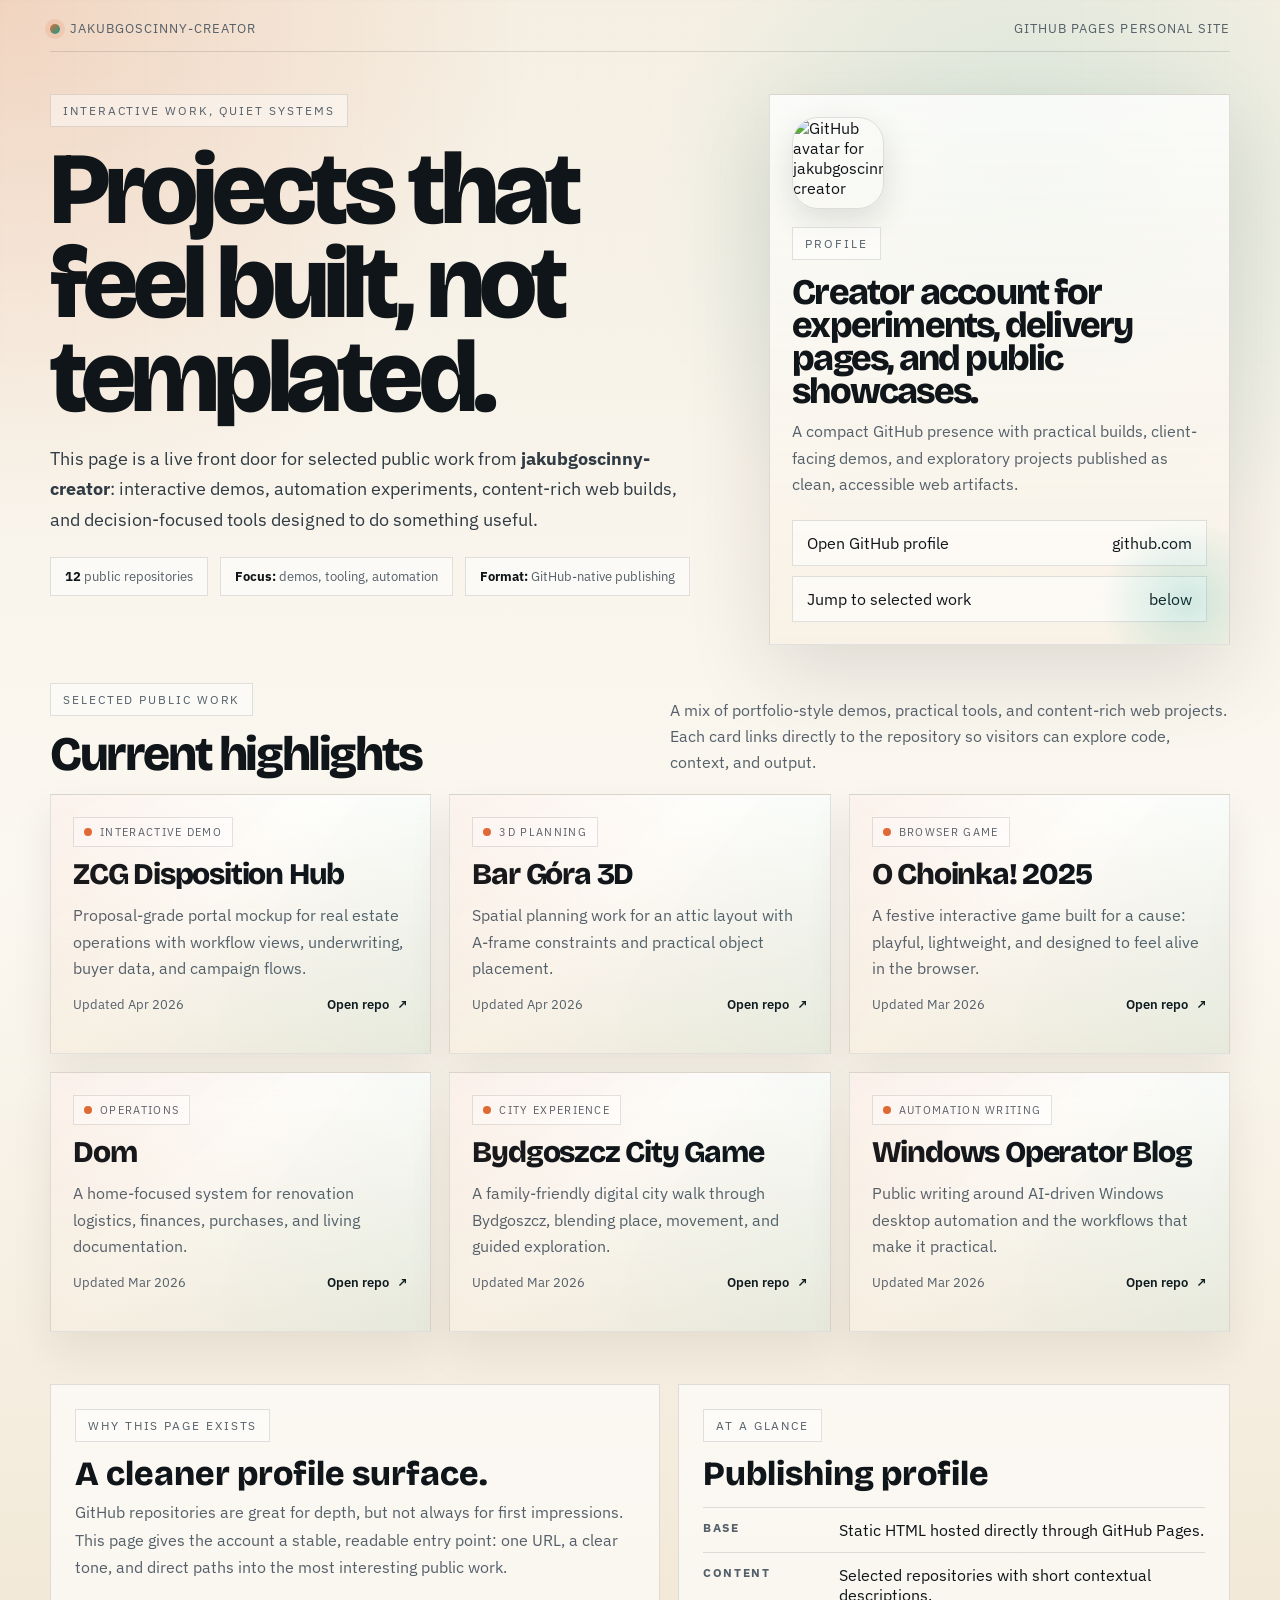
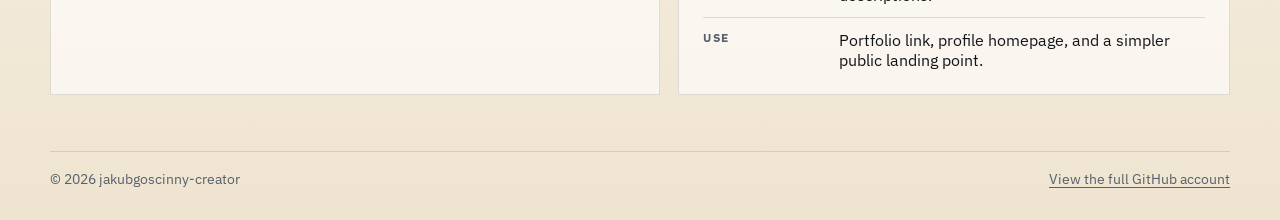
==== index.html @ ac0211e5 "Create GitHub Pages homepage" ====
<!DOCTYPE html>
<html lang="en">
<head>
<meta charset="UTF-8">
<meta name="viewport" content="width=device-width, initial-scale=1.0">
<title>jakubgoscinny-creator | GitHub Pages</title>
<meta name="description" content="Selected projects, interactive demos, and automation work published by jakubgoscinny-creator.">
<link rel="preconnect" href="https://fonts.googleapis.com">
<link rel="preconnect" href="https://fonts.gstatic.com" crossorigin>
<link href="https://fonts.googleapis.com/css2?family=Bricolage+Grotesque:wght@400;500;700;800&family=IBM+Plex+Sans:wght@400;500;600&display=swap" rel="stylesheet">
<style>
  :root{
    --paper:#f5efe3;
    --paper-2:#efe4d0;
    --ink:#10151a;
    --muted:#55606a;
    --line:rgba(16,21,26,.12);
    --accent:#df6a35;
    --accent-2:#0e9f8d;
    --shadow:0 30px 80px rgba(33,27,20,.12);
    --display:"Bricolage Grotesque", sans-serif;
    --body:"IBM Plex Sans", sans-serif;
  }

  *{box-sizing:border-box}
  html{scroll-behavior:smooth}
  body{
    margin:0;
    font-family:var(--body);
    color:var(--ink);
    background:
      radial-gradient(circle at top left, rgba(223,106,53,.20), transparent 24%),
      radial-gradient(circle at 80% 12%, rgba(14,159,141,.14), transparent 20%),
      linear-gradient(180deg, var(--paper), #fbf8f1 48%, var(--paper-2));
    min-height:100vh;
  }

  body::before{
    content:"";
    position:fixed;
    inset:0;
    pointer-events:none;
    opacity:.32;
    background-image:
      linear-gradient(rgba(16,21,26,.04) 1px, transparent 1px),
      linear-gradient(90deg, rgba(16,21,26,.04) 1px, transparent 1px);
    background-size:36px 36px;
    mask-image:linear-gradient(180deg, rgba(0,0,0,.65), transparent 88%);
  }

  a{color:inherit;text-decoration:none}
  img{display:block;max-width:100%}

  .shell{
    width:min(1180px, calc(100vw - 48px));
    margin:0 auto;
    position:relative;
    z-index:1;
  }

  .topbar{
    display:flex;
    justify-content:space-between;
    align-items:center;
    padding:20px 0 14px;
    border-bottom:1px solid var(--line);
    font-size:13px;
    letter-spacing:.08em;
    text-transform:uppercase;
    color:var(--muted);
  }

  .brandline{
    display:flex;
    gap:10px;
    align-items:center;
  }

  .brandline .dot{
    width:10px;
    height:10px;
    border-radius:50%;
    background:linear-gradient(135deg,var(--accent),var(--accent-2));
    box-shadow:0 0 0 5px rgba(223,106,53,.14);
  }

  .hero{
    display:grid;
    grid-template-columns:minmax(0, 1.2fr) minmax(280px, .8fr);
    gap:28px;
    padding:42px 0 30px;
    align-items:start;
  }

  .eyebrow{
    display:inline-block;
    margin-bottom:16px;
    padding:8px 12px;
    border:1px solid var(--line);
    background:rgba(255,255,255,.46);
    font-size:12px;
    letter-spacing:.16em;
    text-transform:uppercase;
    color:var(--muted);
  }

  h1,h2,h3{
    margin:0;
    font-family:var(--display);
    font-weight:800;
    line-height:.92;
  }

  h1{
    font-size:clamp(3.1rem, 8vw, 6.4rem);
    max-width:10ch;
    letter-spacing:-.05em;
  }

  .hero-copy p{
    margin:18px 0 0;
    max-width:60ch;
    font-size:18px;
    line-height:1.7;
    color:#303b44;
  }

  .signal-row{
    display:flex;
    flex-wrap:wrap;
    gap:12px;
    margin-top:22px;
  }

  .signal{
    padding:10px 14px;
    border:1px solid var(--line);
    background:rgba(255,255,255,.52);
    font-size:13px;
    color:var(--muted);
  }

  .signal strong{
    color:var(--ink);
    font-weight:700;
  }

  .profile-card{
    padding:22px;
    border:1px solid var(--line);
    background:linear-gradient(180deg, rgba(255,255,255,.78), rgba(248,241,229,.92));
    box-shadow:var(--shadow);
    position:relative;
    overflow:hidden;
  }

  .profile-card::after{
    content:"";
    position:absolute;
    inset:auto -48px -48px auto;
    width:180px;
    height:180px;
    border-radius:50%;
    background:radial-gradient(circle, rgba(14,159,141,.18), transparent 68%);
  }

  .avatar{
    width:92px;
    height:92px;
    border-radius:26px;
    border:1px solid rgba(16,21,26,.12);
    box-shadow:0 12px 32px rgba(16,21,26,.12);
    margin-bottom:18px;
  }

  .profile-card h2{
    font-size:36px;
    letter-spacing:-.05em;
  }

  .profile-card p{
    margin:10px 0 0;
    color:var(--muted);
    line-height:1.65;
  }

  .profile-links{
    display:grid;
    gap:10px;
    margin-top:22px;
  }

  .profile-links a{
    display:flex;
    justify-content:space-between;
    align-items:center;
    padding:12px 14px;
    border:1px solid var(--line);
    background:rgba(255,255,255,.56);
    transition:transform .18s ease, border-color .18s ease, background .18s ease;
  }

  .profile-links a:hover{
    transform:translateY(-2px);
    border-color:rgba(223,106,53,.36);
    background:#fff;
  }

  .section-head{
    display:flex;
    justify-content:space-between;
    gap:24px;
    align-items:end;
    padding:8px 0 18px;
  }

  .section-head h2{
    font-size:48px;
    letter-spacing:-.05em;
  }

  .section-head p{
    margin:0;
    max-width:56ch;
    color:var(--muted);
    line-height:1.65;
  }

  .projects{
    display:grid;
    grid-template-columns:repeat(3, minmax(0, 1fr));
    gap:18px;
    padding-bottom:26px;
  }

  .card{
    position:relative;
    min-height:260px;
    padding:22px;
    border:1px solid var(--line);
    background:linear-gradient(180deg, rgba(255,255,255,.78), rgba(246,238,225,.94));
    box-shadow:0 18px 40px rgba(39,28,16,.08);
    display:grid;
    gap:14px;
    align-content:start;
    transition:transform .22s ease, box-shadow .22s ease, border-color .22s ease;
  }

  .card:hover{
    transform:translateY(-6px);
    border-color:rgba(14,159,141,.26);
    box-shadow:0 28px 56px rgba(39,28,16,.14);
  }

  .card::before{
    content:"";
    position:absolute;
    inset:0;
    background:linear-gradient(135deg, rgba(223,106,53,.08), transparent 42%, rgba(14,159,141,.07));
    pointer-events:none;
  }

  .tag{
    display:inline-flex;
    width:max-content;
    align-items:center;
    gap:8px;
    padding:7px 10px;
    border:1px solid var(--line);
    background:rgba(255,255,255,.72);
    font-size:11px;
    letter-spacing:.12em;
    text-transform:uppercase;
    color:var(--muted);
  }

  .tag::before{
    content:"";
    width:8px;
    height:8px;
    border-radius:50%;
    background:var(--accent);
  }

  .card h3{
    font-size:30px;
    letter-spacing:-.04em;
  }

  .card p{
    margin:0;
    color:var(--muted);
    line-height:1.65;
  }

  .card footer{
    margin-top:auto;
    display:flex;
    justify-content:space-between;
    align-items:center;
    gap:14px;
    font-size:13px;
    color:var(--muted);
  }

  .cta{
    display:inline-flex;
    align-items:center;
    gap:8px;
    font-weight:600;
    color:var(--ink);
  }

  .summary{
    display:grid;
    grid-template-columns:1.05fr .95fr;
    gap:18px;
    padding:26px 0 56px;
  }

  .summary-panel{
    padding:24px;
    border:1px solid var(--line);
    background:rgba(255,255,255,.62);
  }

  .summary-panel h3{
    font-size:34px;
    margin-bottom:10px;
  }

  .summary-panel p{
    margin:0;
    color:var(--muted);
    line-height:1.72;
  }

  .list{
    display:grid;
    gap:12px;
    margin-top:18px;
  }

  .list div{
    display:flex;
    gap:12px;
    align-items:flex-start;
    padding-top:12px;
    border-top:1px solid var(--line);
  }

  .list strong{
    min-width:124px;
    font-size:12px;
    letter-spacing:.14em;
    text-transform:uppercase;
    color:var(--muted);
  }

  .footerline{
    display:flex;
    justify-content:space-between;
    gap:20px;
    align-items:center;
    padding:18px 0 32px;
    border-top:1px solid var(--line);
    color:var(--muted);
    font-size:14px;
  }

  .footerline a{
    text-decoration:underline;
    text-underline-offset:3px;
  }

  .rise{
    opacity:0;
    transform:translateY(22px);
    animation:rise .7s ease forwards;
  }

  .rise:nth-child(2){animation-delay:.08s}
  .rise:nth-child(3){animation-delay:.16s}
  .rise:nth-child(4){animation-delay:.24s}
  .rise:nth-child(5){animation-delay:.32s}
  .rise:nth-child(6){animation-delay:.40s}

  @keyframes rise{
    to{opacity:1;transform:none}
  }

  @media (max-width: 980px){
    .hero,
    .summary,
    .projects{
      grid-template-columns:1fr;
    }
    .section-head,
    .topbar,
    .footerline{
      flex-direction:column;
      align-items:flex-start;
    }
  }
</style>
</head>
<body>
  <div class="shell">
    <header class="topbar rise">
      <div class="brandline">
        <span class="dot"></span>
        <span>jakubgoscinny-creator</span>
      </div>
      <span>GitHub Pages Personal Site</span>
    </header>

    <section class="hero">
      <div class="hero-copy rise">
        <span class="eyebrow">Interactive Work, Quiet Systems</span>
        <h1>Projects that feel built, not templated.</h1>
        <p>
          This page is a live front door for selected public work from
          <strong>jakubgoscinny-creator</strong>: interactive demos, automation experiments,
          content-rich web builds, and decision-focused tools designed to do something useful.
        </p>
        <div class="signal-row">
          <div class="signal"><strong>12</strong> public repositories</div>
          <div class="signal"><strong>Focus:</strong> demos, tooling, automation</div>
          <div class="signal"><strong>Format:</strong> GitHub-native publishing</div>
        </div>
      </div>

      <aside class="profile-card rise">
        <img class="avatar" src="https://avatars.githubusercontent.com/u/224534814?v=4" alt="GitHub avatar for jakubgoscinny-creator">
        <span class="eyebrow">Profile</span>
        <h2>Creator account for experiments, delivery pages, and public showcases.</h2>
        <p>
          A compact GitHub presence with practical builds, client-facing demos,
          and exploratory projects published as clean, accessible web artifacts.
        </p>
        <div class="profile-links">
          <a href="https://github.com/jakubgoscinny-creator" target="_blank" rel="noreferrer">
            <span>Open GitHub profile</span>
            <span>github.com</span>
          </a>
          <a href="#projects">
            <span>Jump to selected work</span>
            <span>below</span>
          </a>
        </div>
      </aside>
    </section>

    <section id="projects">
      <div class="section-head rise">
        <div>
          <span class="eyebrow">Selected Public Work</span>
          <h2>Current highlights</h2>
        </div>
        <p>
          A mix of portfolio-style demos, practical tools, and content-rich web projects.
          Each card links directly to the repository so visitors can explore code, context, and output.
        </p>
      </div>

      <div class="projects">
        <a class="card rise" href="https://github.com/jakubgoscinny-creator/zcg-dispo-hub-demo" target="_blank" rel="noreferrer">
          <span class="tag">Interactive Demo</span>
          <h3>ZCG Disposition Hub</h3>
          <p>Proposal-grade portal mockup for real estate operations with workflow views, underwriting, buyer data, and campaign flows.</p>
          <footer>
            <span>Updated Apr 2026</span>
            <span class="cta">Open repo <span aria-hidden="true">↗</span></span>
          </footer>
        </a>

        <a class="card rise" href="https://github.com/jakubgoscinny-creator/bar-gora-3d" target="_blank" rel="noreferrer">
          <span class="tag">3D Planning</span>
          <h3>Bar Góra 3D</h3>
          <p>Spatial planning work for an attic layout with A-frame constraints and practical object placement.</p>
          <footer>
            <span>Updated Apr 2026</span>
            <span class="cta">Open repo <span aria-hidden="true">↗</span></span>
          </footer>
        </a>

        <a class="card rise" href="https://github.com/jakubgoscinny-creator/o-choinka-2025" target="_blank" rel="noreferrer">
          <span class="tag">Browser Game</span>
          <h3>O Choinka! 2025</h3>
          <p>A festive interactive game built for a cause: playful, lightweight, and designed to feel alive in the browser.</p>
          <footer>
            <span>Updated Mar 2026</span>
            <span class="cta">Open repo <span aria-hidden="true">↗</span></span>
          </footer>
        </a>

        <a class="card rise" href="https://github.com/jakubgoscinny-creator/Dom" target="_blank" rel="noreferrer">
          <span class="tag">Operations</span>
          <h3>Dom</h3>
          <p>A home-focused system for renovation logistics, finances, purchases, and living documentation.</p>
          <footer>
            <span>Updated Mar 2026</span>
            <span class="cta">Open repo <span aria-hidden="true">↗</span></span>
          </footer>
        </a>

        <a class="card rise" href="https://github.com/jakubgoscinny-creator/bydgoszcz-city-game" target="_blank" rel="noreferrer">
          <span class="tag">City Experience</span>
          <h3>Bydgoszcz City Game</h3>
          <p>A family-friendly digital city walk through Bydgoszcz, blending place, movement, and guided exploration.</p>
          <footer>
            <span>Updated Mar 2026</span>
            <span class="cta">Open repo <span aria-hidden="true">↗</span></span>
          </footer>
        </a>

        <a class="card rise" href="https://github.com/jakubgoscinny-creator/windows-operator-blog" target="_blank" rel="noreferrer">
          <span class="tag">Automation Writing</span>
          <h3>Windows Operator Blog</h3>
          <p>Public writing around AI-driven Windows desktop automation and the workflows that make it practical.</p>
          <footer>
            <span>Updated Mar 2026</span>
            <span class="cta">Open repo <span aria-hidden="true">↗</span></span>
          </footer>
        </a>
      </div>
    </section>

    <section class="summary">
      <div class="summary-panel rise">
        <span class="eyebrow">Why This Page Exists</span>
        <h3>A cleaner profile surface.</h3>
        <p>
          GitHub repositories are great for depth, but not always for first impressions.
          This page gives the account a stable, readable entry point: one URL, a clear tone,
          and direct paths into the most interesting public work.
        </p>
      </div>

      <div class="summary-panel rise">
        <span class="eyebrow">At A Glance</span>
        <h3>Publishing profile</h3>
        <div class="list">
          <div><strong>Base</strong><span>Static HTML hosted directly through GitHub Pages.</span></div>
          <div><strong>Content</strong><span>Selected repositories with short contextual descriptions.</span></div>
          <div><strong>Use</strong><span>Portfolio link, profile homepage, and a simpler public landing point.</span></div>
        </div>
      </div>
    </section>

    <footer class="footerline rise">
      <span>&copy; <span id="year"></span> jakubgoscinny-creator</span>
      <a href="https://github.com/jakubgoscinny-creator" target="_blank" rel="noreferrer">View the full GitHub account</a>
    </footer>
  </div>

  <script>
    document.getElementById("year").textContent = new Date().getFullYear();
  </script>
</body>
</html>
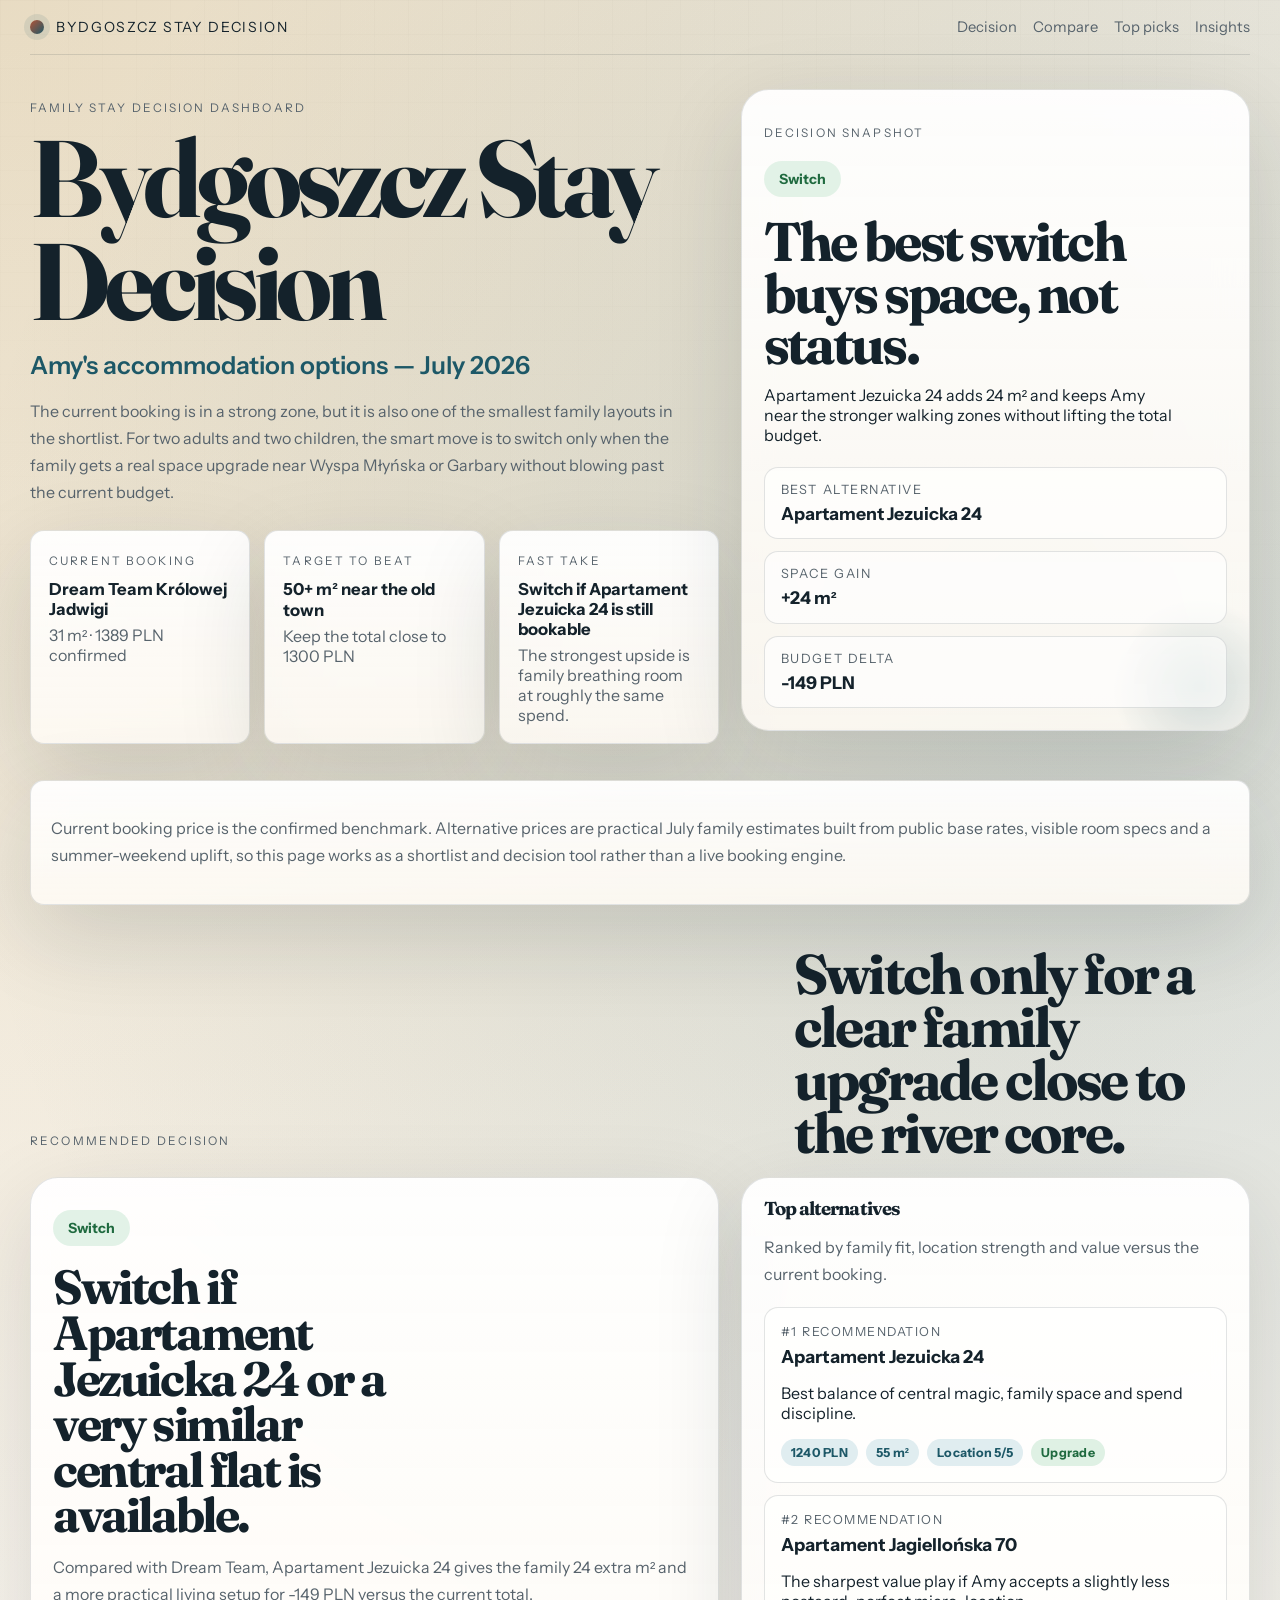
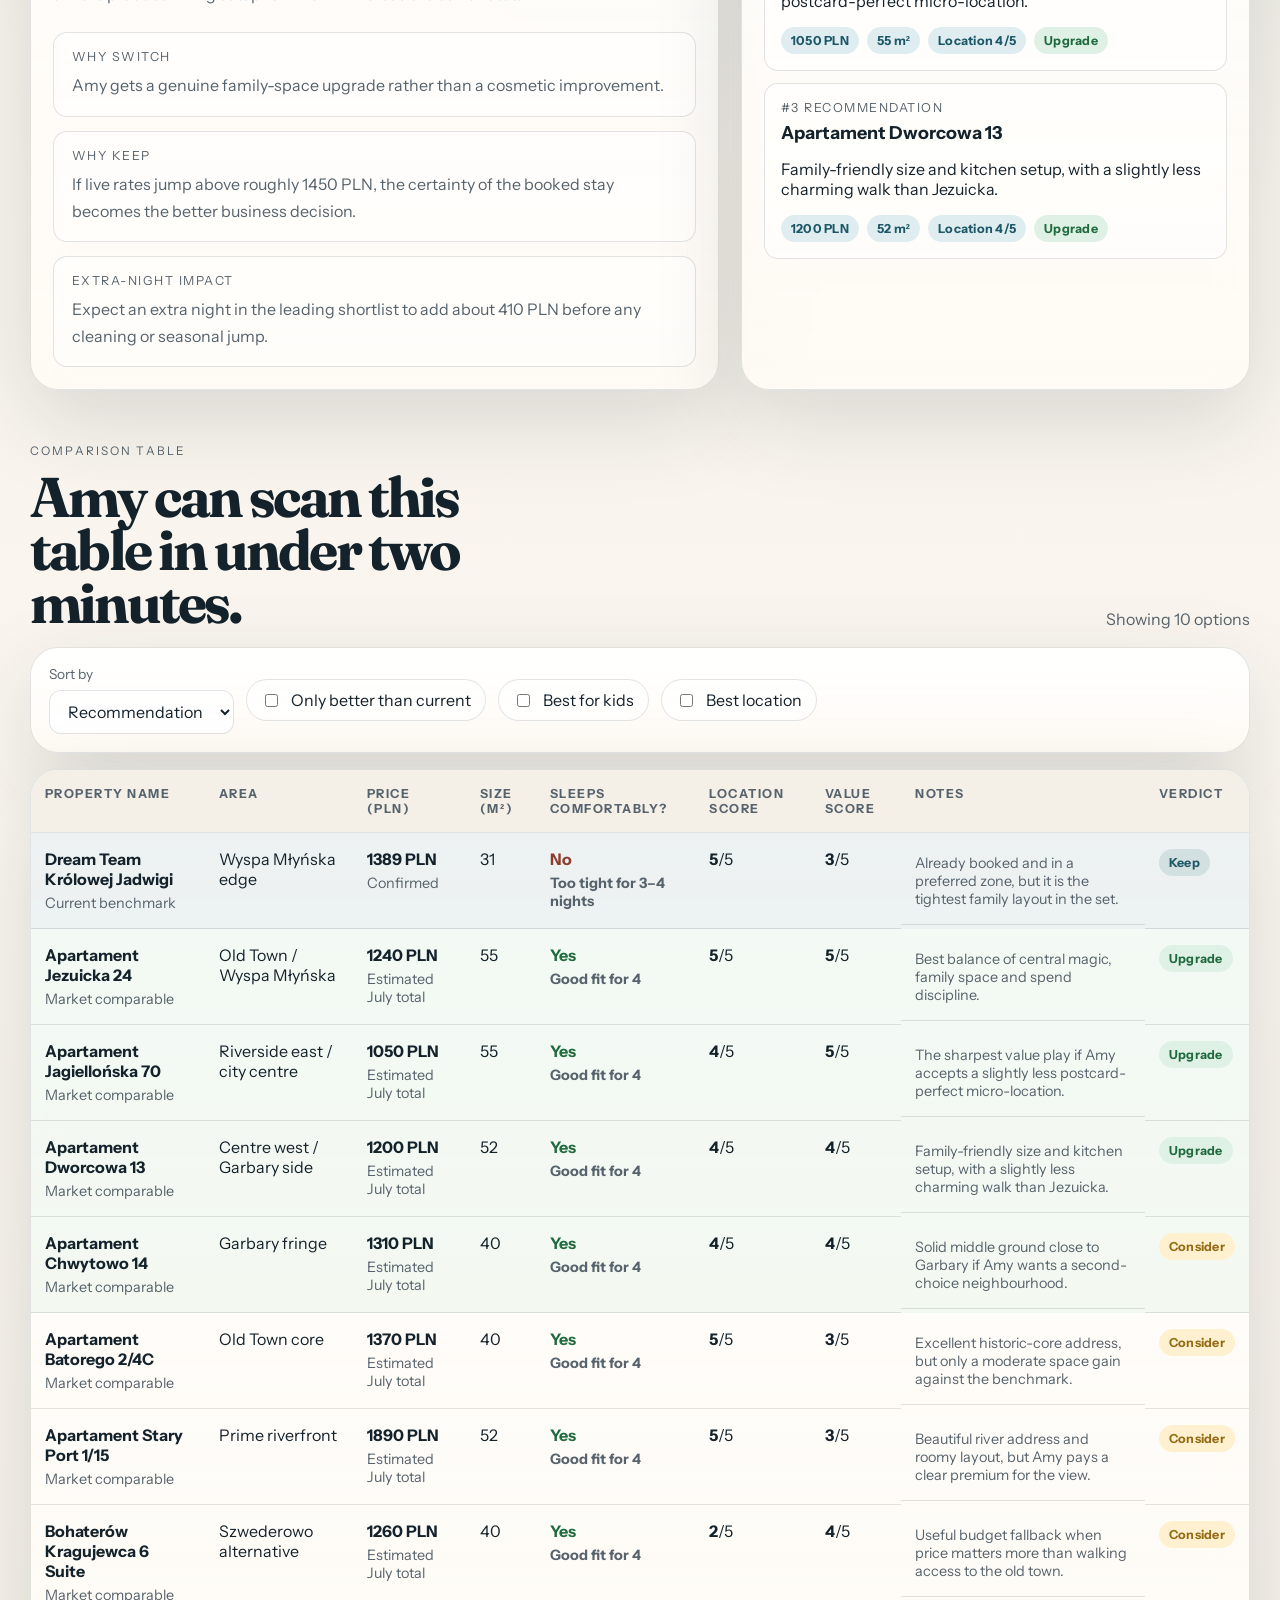
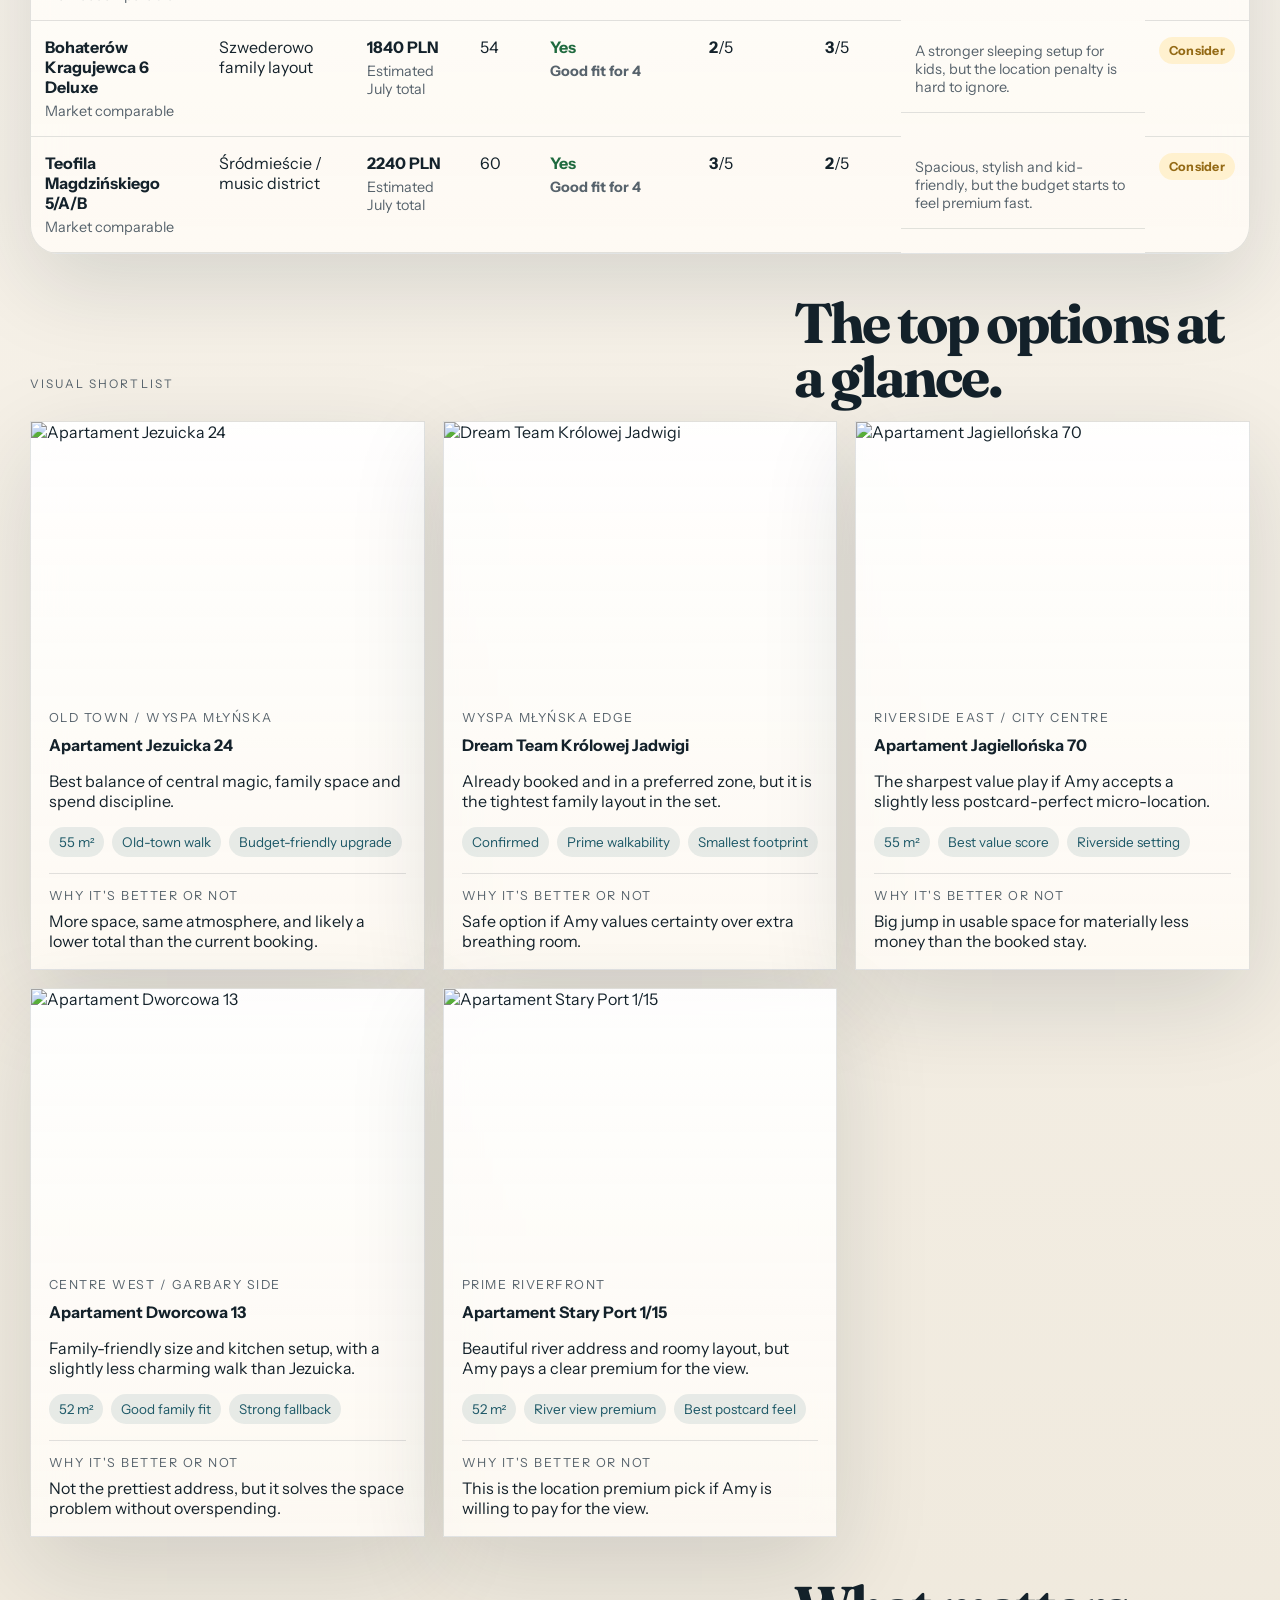
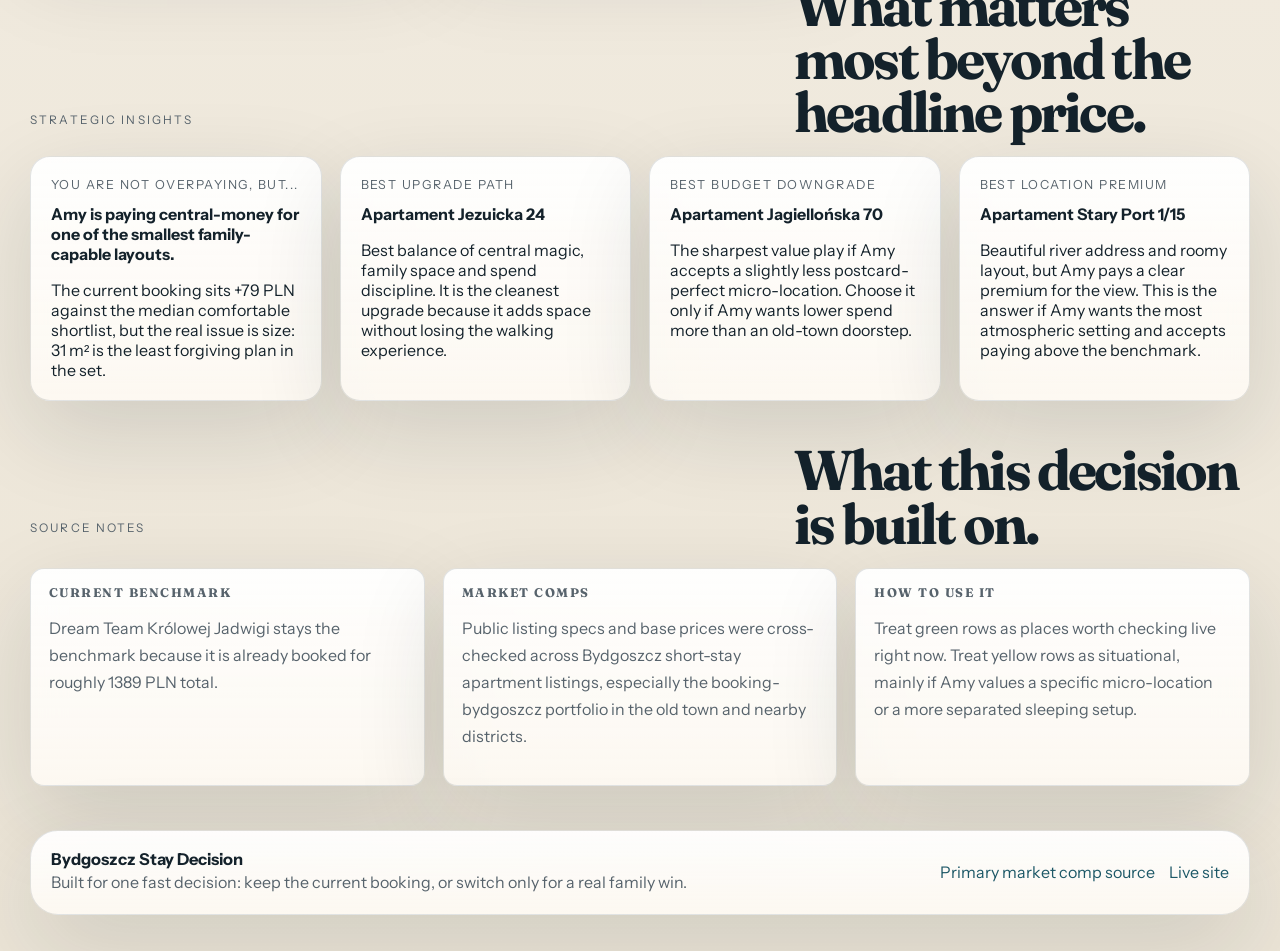
==== commit 0f669792: "Build Bydgoszcz stay decision page" ====
--- a/index.html
+++ b/index.html
@@ -1,561 +1,269 @@
 <!DOCTYPE html>
 <html lang="en">
 <head>
-<meta charset="UTF-8">
-<meta name="viewport" content="width=device-width, initial-scale=1.0">
-<title>jakubgoscinny-creator | GitHub Pages</title>
-<meta name="description" content="Selected projects, interactive demos, and automation work published by jakubgoscinny-creator.">
-<link rel="preconnect" href="https://fonts.googleapis.com">
-<link rel="preconnect" href="https://fonts.gstatic.com" crossorigin>
-<link href="https://fonts.googleapis.com/css2?family=Bricolage+Grotesque:wght@400;500;700;800&family=IBM+Plex+Sans:wght@400;500;600&display=swap" rel="stylesheet">
-<style>
-  :root{
-    --paper:#f5efe3;
-    --paper-2:#efe4d0;
-    --ink:#10151a;
-    --muted:#55606a;
-    --line:rgba(16,21,26,.12);
-    --accent:#df6a35;
-    --accent-2:#0e9f8d;
-    --shadow:0 30px 80px rgba(33,27,20,.12);
-    --display:"Bricolage Grotesque", sans-serif;
-    --body:"IBM Plex Sans", sans-serif;
-  }
-
-  *{box-sizing:border-box}
-  html{scroll-behavior:smooth}
-  body{
-    margin:0;
-    font-family:var(--body);
-    color:var(--ink);
-    background:
-      radial-gradient(circle at top left, rgba(223,106,53,.20), transparent 24%),
-      radial-gradient(circle at 80% 12%, rgba(14,159,141,.14), transparent 20%),
-      linear-gradient(180deg, var(--paper), #fbf8f1 48%, var(--paper-2));
-    min-height:100vh;
-  }
-
-  body::before{
-    content:"";
-    position:fixed;
-    inset:0;
-    pointer-events:none;
-    opacity:.32;
-    background-image:
-      linear-gradient(rgba(16,21,26,.04) 1px, transparent 1px),
-      linear-gradient(90deg, rgba(16,21,26,.04) 1px, transparent 1px);
-    background-size:36px 36px;
-    mask-image:linear-gradient(180deg, rgba(0,0,0,.65), transparent 88%);
-  }
-
-  a{color:inherit;text-decoration:none}
-  img{display:block;max-width:100%}
-
-  .shell{
-    width:min(1180px, calc(100vw - 48px));
-    margin:0 auto;
-    position:relative;
-    z-index:1;
-  }
-
-  .topbar{
-    display:flex;
-    justify-content:space-between;
-    align-items:center;
-    padding:20px 0 14px;
-    border-bottom:1px solid var(--line);
-    font-size:13px;
-    letter-spacing:.08em;
-    text-transform:uppercase;
-    color:var(--muted);
-  }
-
-  .brandline{
-    display:flex;
-    gap:10px;
-    align-items:center;
-  }
-
-  .brandline .dot{
-    width:10px;
-    height:10px;
-    border-radius:50%;
-    background:linear-gradient(135deg,var(--accent),var(--accent-2));
-    box-shadow:0 0 0 5px rgba(223,106,53,.14);
-  }
-
-  .hero{
-    display:grid;
-    grid-template-columns:minmax(0, 1.2fr) minmax(280px, .8fr);
-    gap:28px;
-    padding:42px 0 30px;
-    align-items:start;
-  }
-
-  .eyebrow{
-    display:inline-block;
-    margin-bottom:16px;
-    padding:8px 12px;
-    border:1px solid var(--line);
-    background:rgba(255,255,255,.46);
-    font-size:12px;
-    letter-spacing:.16em;
-    text-transform:uppercase;
-    color:var(--muted);
-  }
-
-  h1,h2,h3{
-    margin:0;
-    font-family:var(--display);
-    font-weight:800;
-    line-height:.92;
-  }
-
-  h1{
-    font-size:clamp(3.1rem, 8vw, 6.4rem);
-    max-width:10ch;
-    letter-spacing:-.05em;
-  }
-
-  .hero-copy p{
-    margin:18px 0 0;
-    max-width:60ch;
-    font-size:18px;
-    line-height:1.7;
-    color:#303b44;
-  }
-
-  .signal-row{
-    display:flex;
-    flex-wrap:wrap;
-    gap:12px;
-    margin-top:22px;
-  }
-
-  .signal{
-    padding:10px 14px;
-    border:1px solid var(--line);
-    background:rgba(255,255,255,.52);
-    font-size:13px;
-    color:var(--muted);
-  }
-
-  .signal strong{
-    color:var(--ink);
-    font-weight:700;
-  }
-
-  .profile-card{
-    padding:22px;
-    border:1px solid var(--line);
-    background:linear-gradient(180deg, rgba(255,255,255,.78), rgba(248,241,229,.92));
-    box-shadow:var(--shadow);
-    position:relative;
-    overflow:hidden;
-  }
-
-  .profile-card::after{
-    content:"";
-    position:absolute;
-    inset:auto -48px -48px auto;
-    width:180px;
-    height:180px;
-    border-radius:50%;
-    background:radial-gradient(circle, rgba(14,159,141,.18), transparent 68%);
-  }
-
-  .avatar{
-    width:92px;
-    height:92px;
-    border-radius:26px;
-    border:1px solid rgba(16,21,26,.12);
-    box-shadow:0 12px 32px rgba(16,21,26,.12);
-    margin-bottom:18px;
-  }
-
-  .profile-card h2{
-    font-size:36px;
-    letter-spacing:-.05em;
-  }
-
-  .profile-card p{
-    margin:10px 0 0;
-    color:var(--muted);
-    line-height:1.65;
-  }
-
-  .profile-links{
-    display:grid;
-    gap:10px;
-    margin-top:22px;
-  }
-
-  .profile-links a{
-    display:flex;
-    justify-content:space-between;
-    align-items:center;
-    padding:12px 14px;
-    border:1px solid var(--line);
-    background:rgba(255,255,255,.56);
-    transition:transform .18s ease, border-color .18s ease, background .18s ease;
-  }
-
-  .profile-links a:hover{
-    transform:translateY(-2px);
-    border-color:rgba(223,106,53,.36);
-    background:#fff;
-  }
-
-  .section-head{
-    display:flex;
-    justify-content:space-between;
-    gap:24px;
-    align-items:end;
-    padding:8px 0 18px;
-  }
-
-  .section-head h2{
-    font-size:48px;
-    letter-spacing:-.05em;
-  }
-
-  .section-head p{
-    margin:0;
-    max-width:56ch;
-    color:var(--muted);
-    line-height:1.65;
-  }
-
-  .projects{
-    display:grid;
-    grid-template-columns:repeat(3, minmax(0, 1fr));
-    gap:18px;
-    padding-bottom:26px;
-  }
-
-  .card{
-    position:relative;
-    min-height:260px;
-    padding:22px;
-    border:1px solid var(--line);
-    background:linear-gradient(180deg, rgba(255,255,255,.78), rgba(246,238,225,.94));
-    box-shadow:0 18px 40px rgba(39,28,16,.08);
-    display:grid;
-    gap:14px;
-    align-content:start;
-    transition:transform .22s ease, box-shadow .22s ease, border-color .22s ease;
-  }
-
-  .card:hover{
-    transform:translateY(-6px);
-    border-color:rgba(14,159,141,.26);
-    box-shadow:0 28px 56px rgba(39,28,16,.14);
-  }
-
-  .card::before{
-    content:"";
-    position:absolute;
-    inset:0;
-    background:linear-gradient(135deg, rgba(223,106,53,.08), transparent 42%, rgba(14,159,141,.07));
-    pointer-events:none;
-  }
-
-  .tag{
-    display:inline-flex;
-    width:max-content;
-    align-items:center;
-    gap:8px;
-    padding:7px 10px;
-    border:1px solid var(--line);
-    background:rgba(255,255,255,.72);
-    font-size:11px;
-    letter-spacing:.12em;
-    text-transform:uppercase;
-    color:var(--muted);
-  }
-
-  .tag::before{
-    content:"";
-    width:8px;
-    height:8px;
-    border-radius:50%;
-    background:var(--accent);
-  }
-
-  .card h3{
-    font-size:30px;
-    letter-spacing:-.04em;
-  }
-
-  .card p{
-    margin:0;
-    color:var(--muted);
-    line-height:1.65;
-  }
-
-  .card footer{
-    margin-top:auto;
-    display:flex;
-    justify-content:space-between;
-    align-items:center;
-    gap:14px;
-    font-size:13px;
-    color:var(--muted);
-  }
-
-  .cta{
-    display:inline-flex;
-    align-items:center;
-    gap:8px;
-    font-weight:600;
-    color:var(--ink);
-  }
-
-  .summary{
-    display:grid;
-    grid-template-columns:1.05fr .95fr;
-    gap:18px;
-    padding:26px 0 56px;
-  }
-
-  .summary-panel{
-    padding:24px;
-    border:1px solid var(--line);
-    background:rgba(255,255,255,.62);
-  }
-
-  .summary-panel h3{
-    font-size:34px;
-    margin-bottom:10px;
-  }
-
-  .summary-panel p{
-    margin:0;
-    color:var(--muted);
-    line-height:1.72;
-  }
-
-  .list{
-    display:grid;
-    gap:12px;
-    margin-top:18px;
-  }
-
-  .list div{
-    display:flex;
-    gap:12px;
-    align-items:flex-start;
-    padding-top:12px;
-    border-top:1px solid var(--line);
-  }
-
-  .list strong{
-    min-width:124px;
-    font-size:12px;
-    letter-spacing:.14em;
-    text-transform:uppercase;
-    color:var(--muted);
-  }
-
-  .footerline{
-    display:flex;
-    justify-content:space-between;
-    gap:20px;
-    align-items:center;
-    padding:18px 0 32px;
-    border-top:1px solid var(--line);
-    color:var(--muted);
-    font-size:14px;
-  }
-
-  .footerline a{
-    text-decoration:underline;
-    text-underline-offset:3px;
-  }
-
-  .rise{
-    opacity:0;
-    transform:translateY(22px);
-    animation:rise .7s ease forwards;
-  }
-
-  .rise:nth-child(2){animation-delay:.08s}
-  .rise:nth-child(3){animation-delay:.16s}
-  .rise:nth-child(4){animation-delay:.24s}
-  .rise:nth-child(5){animation-delay:.32s}
-  .rise:nth-child(6){animation-delay:.40s}
-
-  @keyframes rise{
-    to{opacity:1;transform:none}
-  }
-
-  @media (max-width: 980px){
-    .hero,
-    .summary,
-    .projects{
-      grid-template-columns:1fr;
-    }
-    .section-head,
-    .topbar,
-    .footerline{
-      flex-direction:column;
-      align-items:flex-start;
-    }
-  }
-</style>
+  <meta charset="UTF-8">
+  <meta name="viewport" content="width=device-width, initial-scale=1.0">
+  <title>Bydgoszcz Stay Decision | Amy's accommodation options — July 2026</title>
+  <meta
+    name="description"
+    content="A clean decision dashboard comparing Amy's family accommodation options in Bydgoszcz for 9–12 July 2026."
+  >
+  <link rel="preconnect" href="https://fonts.googleapis.com">
+  <link rel="preconnect" href="https://fonts.gstatic.com" crossorigin>
+  <link
+    href="https://fonts.googleapis.com/css2?family=Fraunces:opsz,wght@9..144,500;600;700&family=Instrument+Sans:wght@400;500;600;700&display=swap"
+    rel="stylesheet"
+  >
+  <link rel="stylesheet" href="styles.css">
 </head>
 <body>
-  <div class="shell">
-    <header class="topbar rise">
-      <div class="brandline">
-        <span class="dot"></span>
-        <span>jakubgoscinny-creator</span>
+  <div class="page-shell">
+    <header class="topbar">
+      <a class="brand" href="#top">
+        <span class="brand-mark"></span>
+        <span>Bydgoszcz Stay Decision</span>
+      </a>
+      <nav class="topnav" aria-label="Page sections">
+        <a href="#decision">Decision</a>
+        <a href="#compare">Compare</a>
+        <a href="#cards">Top picks</a>
+        <a href="#insights">Insights</a>
+      </nav>
+    </header>
+
+    <main id="top">
+      <section class="hero">
+        <div class="hero-copy">
+          <p class="eyebrow">Family stay decision dashboard</p>
+          <h1>Bydgoszcz Stay Decision</h1>
+          <p class="subtitle">Amy's accommodation options — July 2026</p>
+          <p class="hero-text">
+            The current booking is in a strong zone, but it is also one of the smallest family
+            layouts in the shortlist. For two adults and two children, the smart move is to switch
+            only when the family gets a real space upgrade near Wyspa Młyńska or Garbary without
+            blowing past the current budget.
+          </p>
+
+          <div class="hero-signals">
+            <article class="signal-card">
+              <span class="signal-label">Current booking</span>
+              <strong>Dream Team Królowej Jadwigi</strong>
+              <span>31 m² · 1389 PLN confirmed</span>
+            </article>
+            <article class="signal-card">
+              <span class="signal-label">Target to beat</span>
+              <strong>50+ m² near the old town</strong>
+              <span>Keep the total close to 1300 PLN</span>
+            </article>
+            <article class="signal-card">
+              <span class="signal-label">Fast take</span>
+              <strong id="heroTake">Switch if the top shortlist is still bookable</strong>
+              <span id="heroSupport">Best upside comes from more space, not from luxury add-ons.</span>
+            </article>
+          </div>
+        </div>
+
+        <aside class="hero-panel">
+          <p class="panel-kicker">Decision snapshot</p>
+          <div class="hero-pill" id="heroDecisionPill">Switch</div>
+          <h2 id="heroDecisionHeading">The best switch buys space, not status.</h2>
+          <p id="heroDecisionText">
+            If Amy can secure the best-ranked option at roughly the current spend, switching is the
+            cleaner family decision. If not, the current booking remains a safe keep.
+          </p>
+          <dl class="decision-metrics">
+            <div>
+              <dt>Best alternative</dt>
+              <dd id="metricBestOption">Jezuicka 24</dd>
+            </div>
+            <div>
+              <dt>Space gain</dt>
+              <dd id="metricSpaceGain">+24 m²</dd>
+            </div>
+            <div>
+              <dt>Budget delta</dt>
+              <dd id="metricBudgetDelta">-149 PLN</dd>
+            </div>
+          </dl>
+        </aside>
+      </section>
+
+      <section class="method-note">
+        <p>
+          Current booking price is the confirmed benchmark. Alternative prices are practical July
+          family estimates built from public base rates, visible room specs and a summer-weekend
+          uplift, so this page works as a shortlist and decision tool rather than a live booking
+          engine.
+        </p>
+      </section>
+
+      <section class="decision-section" id="decision">
+        <div class="section-heading">
+          <p class="eyebrow">Recommended Decision</p>
+          <h2>Switch only for a clear family upgrade close to the river core.</h2>
+        </div>
+
+        <div class="decision-layout">
+          <article class="decision-main">
+            <div class="decision-badge" id="decisionBadge">Switch</div>
+            <h3 id="decisionTitle">Switch if Jezuicka 24 or an equivalent 50+ m² old-town flat is available.</h3>
+            <p id="decisionReason">
+              Dream Team wins on certainty and micro-location, but the family gives up too much
+              breathing room for the money. A larger one-bedroom-plus-sofa layout near Wyspa
+              Młyńska is the stronger fit for three nights with children aged 4 and 7.
+            </p>
+            <div class="decision-points">
+              <div>
+                <span>Why switch</span>
+                <p id="whySwitch">
+                  The strongest alternatives add real living space while staying around the current
+                  total spend.
+                </p>
+              </div>
+              <div>
+                <span>Why keep</span>
+                <p id="whyKeep">
+                  The current booking is already locked in and sits in a preferred zone, so there
+                  is no urgency to gamble on a weaker location.
+                </p>
+              </div>
+              <div>
+                <span>Extra-night impact</span>
+                <p id="extraNight">
+                  Expect an extra night to add roughly 320–560 PLN on the stronger-value options
+                  and more on riverfront premium picks.
+                </p>
+              </div>
+            </div>
+          </article>
+
+          <aside class="decision-ranking">
+            <div class="ranking-head">
+              <h3>Top alternatives</h3>
+              <p>Ranked by family fit, location strength and value versus the current booking.</p>
+            </div>
+            <div class="ranking-list" id="rankingList"></div>
+          </aside>
+        </div>
+      </section>
+
+      <section class="comparison-section" id="compare">
+        <div class="section-heading comparison-head">
+          <div>
+            <p class="eyebrow">Comparison Table</p>
+            <h2>Amy can scan this table in under two minutes.</h2>
+          </div>
+          <p class="comparison-count" id="comparisonCount">Showing 10 options</p>
+        </div>
+
+        <div class="controls-panel">
+          <label class="control-field">
+            <span>Sort by</span>
+            <select id="sortBy">
+              <option value="decision">Recommendation</option>
+              <option value="price">Price</option>
+              <option value="location">Location</option>
+              <option value="value">Value</option>
+            </select>
+          </label>
+
+          <label class="toggle-chip">
+            <input type="checkbox" id="betterOnly">
+            <span>Only better than current</span>
+          </label>
+
+          <label class="toggle-chip">
+            <input type="checkbox" id="kidsOnly">
+            <span>Best for kids</span>
+          </label>
+
+          <label class="toggle-chip">
+            <input type="checkbox" id="locationOnly">
+            <span>Best location</span>
+          </label>
+        </div>
+
+        <div class="table-wrap">
+          <table>
+            <thead>
+              <tr>
+                <th>Property Name</th>
+                <th>Area</th>
+                <th>Price (PLN)</th>
+                <th>Size (m²)</th>
+                <th>Sleeps Comfortably?</th>
+                <th>Location Score</th>
+                <th>Value Score</th>
+                <th>Notes</th>
+                <th>Verdict</th>
+              </tr>
+            </thead>
+            <tbody id="comparisonBody"></tbody>
+          </table>
+        </div>
+      </section>
+
+      <section class="cards-section" id="cards">
+        <div class="section-heading">
+          <p class="eyebrow">Visual Shortlist</p>
+          <h2>The top options at a glance.</h2>
+        </div>
+        <div class="cards-grid" id="cardsGrid"></div>
+      </section>
+
+      <section class="insights-section" id="insights">
+        <div class="section-heading">
+          <p class="eyebrow">Strategic Insights</p>
+          <h2>What matters most beyond the headline price.</h2>
+        </div>
+        <div class="insights-grid" id="insightsGrid"></div>
+      </section>
+
+      <section class="source-section">
+        <div class="section-heading">
+          <p class="eyebrow">Source Notes</p>
+          <h2>What this decision is built on.</h2>
+        </div>
+        <div class="source-grid">
+          <article>
+            <h3>Current benchmark</h3>
+            <p>
+              Dream Team Królowej Jadwigi stays the benchmark because it is already booked for
+              roughly 1389 PLN total.
+            </p>
+          </article>
+          <article>
+            <h3>Market comps</h3>
+            <p>
+              Public listing specs and base prices were cross-checked across Bydgoszcz short-stay
+              apartment listings, especially the booking-bydgoszcz portfolio in the old town and
+              nearby districts.
+            </p>
+          </article>
+          <article>
+            <h3>How to use it</h3>
+            <p>
+              Treat green rows as places worth checking live right now. Treat yellow rows as
+              situational, mainly if Amy values a specific micro-location or a more separated
+              sleeping setup.
+            </p>
+          </article>
+        </div>
+      </section>
+    </main>
+
+    <footer class="footer">
+      <div>
+        <strong>Bydgoszcz Stay Decision</strong>
+        <span>Built for one fast decision: keep the current booking, or switch only for a real family win.</span>
       </div>
-      <span>GitHub Pages Personal Site</span>
-    </header>
-
-    <section class="hero">
-      <div class="hero-copy rise">
-        <span class="eyebrow">Interactive Work, Quiet Systems</span>
-        <h1>Projects that feel built, not templated.</h1>
-        <p>
-          This page is a live front door for selected public work from
-          <strong>jakubgoscinny-creator</strong>: interactive demos, automation experiments,
-          content-rich web builds, and decision-focused tools designed to do something useful.
-        </p>
-        <div class="signal-row">
-          <div class="signal"><strong>12</strong> public repositories</div>
-          <div class="signal"><strong>Focus:</strong> demos, tooling, automation</div>
-          <div class="signal"><strong>Format:</strong> GitHub-native publishing</div>
-        </div>
+      <div class="footer-meta">
+        <a href="https://booking-bydgoszcz.pl/offers/searching/true" target="_blank" rel="noreferrer">Primary market comp source</a>
+        <a href="https://jakubgoscinny-creator.github.io/" target="_blank" rel="noreferrer">Live site</a>
       </div>
-
-      <aside class="profile-card rise">
-        <img class="avatar" src="https://avatars.githubusercontent.com/u/224534814?v=4" alt="GitHub avatar for jakubgoscinny-creator">
-        <span class="eyebrow">Profile</span>
-        <h2>Creator account for experiments, delivery pages, and public showcases.</h2>
-        <p>
-          A compact GitHub presence with practical builds, client-facing demos,
-          and exploratory projects published as clean, accessible web artifacts.
-        </p>
-        <div class="profile-links">
-          <a href="https://github.com/jakubgoscinny-creator" target="_blank" rel="noreferrer">
-            <span>Open GitHub profile</span>
-            <span>github.com</span>
-          </a>
-          <a href="#projects">
-            <span>Jump to selected work</span>
-            <span>below</span>
-          </a>
-        </div>
-      </aside>
-    </section>
-
-    <section id="projects">
-      <div class="section-head rise">
-        <div>
-          <span class="eyebrow">Selected Public Work</span>
-          <h2>Current highlights</h2>
-        </div>
-        <p>
-          A mix of portfolio-style demos, practical tools, and content-rich web projects.
-          Each card links directly to the repository so visitors can explore code, context, and output.
-        </p>
-      </div>
-
-      <div class="projects">
-        <a class="card rise" href="https://github.com/jakubgoscinny-creator/zcg-dispo-hub-demo" target="_blank" rel="noreferrer">
-          <span class="tag">Interactive Demo</span>
-          <h3>ZCG Disposition Hub</h3>
-          <p>Proposal-grade portal mockup for real estate operations with workflow views, underwriting, buyer data, and campaign flows.</p>
-          <footer>
-            <span>Updated Apr 2026</span>
-            <span class="cta">Open repo <span aria-hidden="true">↗</span></span>
-          </footer>
-        </a>
-
-        <a class="card rise" href="https://github.com/jakubgoscinny-creator/bar-gora-3d" target="_blank" rel="noreferrer">
-          <span class="tag">3D Planning</span>
-          <h3>Bar Góra 3D</h3>
-          <p>Spatial planning work for an attic layout with A-frame constraints and practical object placement.</p>
-          <footer>
-            <span>Updated Apr 2026</span>
-            <span class="cta">Open repo <span aria-hidden="true">↗</span></span>
-          </footer>
-        </a>
-
-        <a class="card rise" href="https://github.com/jakubgoscinny-creator/o-choinka-2025" target="_blank" rel="noreferrer">
-          <span class="tag">Browser Game</span>
-          <h3>O Choinka! 2025</h3>
-          <p>A festive interactive game built for a cause: playful, lightweight, and designed to feel alive in the browser.</p>
-          <footer>
-            <span>Updated Mar 2026</span>
-            <span class="cta">Open repo <span aria-hidden="true">↗</span></span>
-          </footer>
-        </a>
-
-        <a class="card rise" href="https://github.com/jakubgoscinny-creator/Dom" target="_blank" rel="noreferrer">
-          <span class="tag">Operations</span>
-          <h3>Dom</h3>
-          <p>A home-focused system for renovation logistics, finances, purchases, and living documentation.</p>
-          <footer>
-            <span>Updated Mar 2026</span>
-            <span class="cta">Open repo <span aria-hidden="true">↗</span></span>
-          </footer>
-        </a>
-
-        <a class="card rise" href="https://github.com/jakubgoscinny-creator/bydgoszcz-city-game" target="_blank" rel="noreferrer">
-          <span class="tag">City Experience</span>
-          <h3>Bydgoszcz City Game</h3>
-          <p>A family-friendly digital city walk through Bydgoszcz, blending place, movement, and guided exploration.</p>
-          <footer>
-            <span>Updated Mar 2026</span>
-            <span class="cta">Open repo <span aria-hidden="true">↗</span></span>
-          </footer>
-        </a>
-
-        <a class="card rise" href="https://github.com/jakubgoscinny-creator/windows-operator-blog" target="_blank" rel="noreferrer">
-          <span class="tag">Automation Writing</span>
-          <h3>Windows Operator Blog</h3>
-          <p>Public writing around AI-driven Windows desktop automation and the workflows that make it practical.</p>
-          <footer>
-            <span>Updated Mar 2026</span>
-            <span class="cta">Open repo <span aria-hidden="true">↗</span></span>
-          </footer>
-        </a>
-      </div>
-    </section>
-
-    <section class="summary">
-      <div class="summary-panel rise">
-        <span class="eyebrow">Why This Page Exists</span>
-        <h3>A cleaner profile surface.</h3>
-        <p>
-          GitHub repositories are great for depth, but not always for first impressions.
-          This page gives the account a stable, readable entry point: one URL, a clear tone,
-          and direct paths into the most interesting public work.
-        </p>
-      </div>
-
-      <div class="summary-panel rise">
-        <span class="eyebrow">At A Glance</span>
-        <h3>Publishing profile</h3>
-        <div class="list">
-          <div><strong>Base</strong><span>Static HTML hosted directly through GitHub Pages.</span></div>
-          <div><strong>Content</strong><span>Selected repositories with short contextual descriptions.</span></div>
-          <div><strong>Use</strong><span>Portfolio link, profile homepage, and a simpler public landing point.</span></div>
-        </div>
-      </div>
-    </section>
-
-    <footer class="footerline rise">
-      <span>&copy; <span id="year"></span> jakubgoscinny-creator</span>
-      <a href="https://github.com/jakubgoscinny-creator" target="_blank" rel="noreferrer">View the full GitHub account</a>
     </footer>
   </div>
 
-  <script>
-    document.getElementById("year").textContent = new Date().getFullYear();
-  </script>
+  <script src="script.js"></script>
 </body>
 </html>
--- a/styles.css
+++ b/styles.css
@@ -0,0 +1,724 @@
+:root {
+  --paper: #f4f0e8;
+  --paper-strong: #ece5d7;
+  --surface: rgba(255, 251, 245, 0.86);
+  --surface-strong: rgba(255, 255, 255, 0.94);
+  --ink: #14222b;
+  --muted: #57636c;
+  --line: rgba(20, 34, 43, 0.12);
+  --line-strong: rgba(20, 34, 43, 0.22);
+  --river: #1d5867;
+  --river-soft: #e0edf0;
+  --brick: #b25438;
+  --olive: #5e745d;
+  --gold: #b88a2f;
+  --good: #dff1e4;
+  --good-ink: #1f6a3f;
+  --neutral: #fff1cf;
+  --neutral-ink: #946a15;
+  --bad: #f7ddd8;
+  --bad-ink: #8d3d2d;
+  --shadow: 0 30px 90px rgba(20, 34, 43, 0.14);
+  --radius-xl: 28px;
+  --radius-lg: 20px;
+  --radius-md: 14px;
+  --display: "Fraunces", serif;
+  --body: "Instrument Sans", sans-serif;
+}
+
+*,
+*::before,
+*::after {
+  box-sizing: border-box;
+}
+
+html {
+  scroll-behavior: smooth;
+}
+
+body {
+  margin: 0;
+  font-family: var(--body);
+  color: var(--ink);
+  background:
+    radial-gradient(circle at top left, rgba(184, 138, 47, 0.2), transparent 28%),
+    radial-gradient(circle at 85% 12%, rgba(29, 88, 103, 0.16), transparent 22%),
+    linear-gradient(180deg, var(--paper), #faf6ef 42%, var(--paper-strong));
+  min-height: 100vh;
+}
+
+body::before {
+  content: "";
+  position: fixed;
+  inset: 0;
+  pointer-events: none;
+  background:
+    linear-gradient(rgba(20, 34, 43, 0.03) 1px, transparent 1px),
+    linear-gradient(90deg, rgba(20, 34, 43, 0.03) 1px, transparent 1px);
+  background-size: 34px 34px;
+  mask-image: linear-gradient(180deg, rgba(0, 0, 0, 0.72), transparent 88%);
+  opacity: 0.5;
+}
+
+img {
+  display: block;
+  max-width: 100%;
+}
+
+a {
+  color: inherit;
+}
+
+button,
+select,
+input {
+  font: inherit;
+}
+
+.page-shell {
+  width: min(1220px, calc(100vw - 28px));
+  margin: 0 auto;
+  position: relative;
+  z-index: 1;
+}
+
+.topbar {
+  display: flex;
+  justify-content: space-between;
+  align-items: center;
+  gap: 20px;
+  padding: 18px 0;
+  border-bottom: 1px solid var(--line);
+}
+
+.brand {
+  display: inline-flex;
+  align-items: center;
+  gap: 12px;
+  font-size: 0.88rem;
+  letter-spacing: 0.12em;
+  text-transform: uppercase;
+  text-decoration: none;
+}
+
+.brand-mark {
+  width: 14px;
+  height: 14px;
+  border-radius: 50%;
+  background: linear-gradient(135deg, var(--brick), var(--river));
+  box-shadow: 0 0 0 6px rgba(29, 88, 103, 0.1);
+}
+
+.topnav {
+  display: flex;
+  gap: 16px;
+  flex-wrap: wrap;
+  font-size: 0.92rem;
+}
+
+.topnav a {
+  color: var(--muted);
+  text-decoration: none;
+}
+
+.hero,
+.decision-layout {
+  display: grid;
+  gap: 22px;
+}
+
+.hero {
+  padding: 34px 0 18px;
+}
+
+.eyebrow,
+.panel-kicker,
+.signal-label {
+  letter-spacing: 0.18em;
+  text-transform: uppercase;
+  font-size: 0.74rem;
+  color: var(--muted);
+}
+
+.hero h1,
+.section-heading h2,
+.hero-panel h2,
+.decision-main h3,
+.ranking-head h3,
+.source-section h3 {
+  font-family: var(--display);
+  margin: 0;
+  line-height: 0.95;
+  letter-spacing: -0.05em;
+}
+
+.hero h1 {
+  font-size: clamp(3.2rem, 10vw, 6.8rem);
+  max-width: 10ch;
+  margin-top: 12px;
+}
+
+.subtitle {
+  margin: 16px 0 0;
+  font-size: clamp(1.1rem, 3vw, 1.55rem);
+  font-weight: 600;
+  color: var(--river);
+}
+
+.hero-text,
+.decision-main p,
+.ranking-head p,
+.source-section p,
+.method-note p,
+.footer span {
+  color: var(--muted);
+  line-height: 1.7;
+}
+
+.hero-text {
+  max-width: 60ch;
+  margin: 18px 0 0;
+  font-size: 1rem;
+}
+
+.hero-signals {
+  display: grid;
+  gap: 14px;
+  margin-top: 24px;
+}
+
+.signal-card,
+.hero-panel,
+.decision-main,
+.decision-ranking,
+.controls-panel,
+.table-wrap,
+.card-item,
+.insight-card,
+.source-grid article,
+.method-note,
+.footer {
+  border: 1px solid var(--line);
+  background: linear-gradient(180deg, var(--surface-strong), var(--surface));
+  box-shadow: var(--shadow);
+  backdrop-filter: blur(16px);
+}
+
+.signal-card,
+.source-grid article {
+  padding: 18px;
+  border-radius: var(--radius-md);
+}
+
+.signal-card strong {
+  display: block;
+  margin-top: 10px;
+  font-size: 1.04rem;
+}
+
+.signal-card span:last-child {
+  display: block;
+  margin-top: 6px;
+  color: var(--muted);
+}
+
+.hero-panel {
+  padding: 22px;
+  border-radius: var(--radius-xl);
+  position: relative;
+  overflow: hidden;
+}
+
+.hero-panel::after {
+  content: "";
+  position: absolute;
+  right: -40px;
+  bottom: -46px;
+  width: 180px;
+  height: 180px;
+  border-radius: 50%;
+  background: radial-gradient(circle, rgba(29, 88, 103, 0.18), transparent 68%);
+}
+
+.hero-pill,
+.decision-badge,
+.table-badge,
+.score-chip,
+.status-chip,
+.price-meta {
+  display: inline-flex;
+  align-items: center;
+  justify-content: center;
+  border-radius: 999px;
+  font-weight: 700;
+}
+
+.hero-pill,
+.decision-badge {
+  padding: 9px 15px;
+  background: rgba(223, 241, 228, 0.88);
+  color: var(--good-ink);
+  font-size: 0.88rem;
+  margin-top: 10px;
+}
+
+.hero-panel h2 {
+  font-size: clamp(2rem, 5vw, 3.4rem);
+  max-width: 10ch;
+  margin-top: 18px;
+}
+
+.hero-panel p {
+  margin-top: 14px;
+  max-width: 38ch;
+}
+
+.decision-metrics {
+  display: grid;
+  gap: 12px;
+  margin: 22px 0 0;
+  position: relative;
+  z-index: 1;
+}
+
+.decision-metrics div {
+  padding: 14px 16px;
+  border-radius: var(--radius-md);
+  border: 1px solid var(--line);
+  background: rgba(255, 255, 255, 0.62);
+}
+
+.decision-metrics dt {
+  font-size: 0.8rem;
+  letter-spacing: 0.12em;
+  text-transform: uppercase;
+  color: var(--muted);
+}
+
+.decision-metrics dd {
+  margin: 6px 0 0;
+  font-size: 1.1rem;
+  font-weight: 700;
+}
+
+.method-note {
+  margin-top: 18px;
+  padding: 18px 20px;
+  border-radius: var(--radius-md);
+}
+
+.section-heading {
+  display: flex;
+  justify-content: space-between;
+  align-items: end;
+  gap: 18px;
+  margin-bottom: 18px;
+}
+
+.section-heading h2 {
+  font-size: clamp(2rem, 5vw, 3.5rem);
+  max-width: 12ch;
+}
+
+.decision-section,
+.comparison-section,
+.cards-section,
+.insights-section,
+.source-section {
+  padding: 42px 0 0;
+}
+
+.decision-main,
+.decision-ranking,
+.controls-panel,
+.table-wrap,
+.footer {
+  border-radius: var(--radius-xl);
+}
+
+.decision-main,
+.decision-ranking {
+  padding: 22px;
+}
+
+.decision-main h3 {
+  font-size: clamp(1.9rem, 4vw, 3rem);
+  margin-top: 18px;
+  max-width: 12ch;
+}
+
+.decision-reason,
+.decision-main p {
+  max-width: 58ch;
+}
+
+.decision-points {
+  display: grid;
+  gap: 14px;
+  margin-top: 24px;
+}
+
+.decision-points div {
+  padding: 16px 18px;
+  border-radius: var(--radius-md);
+  border: 1px solid var(--line);
+  background: rgba(255, 255, 255, 0.56);
+}
+
+.decision-points span,
+.ranking-item small,
+.card-meta,
+.insight-label,
+.source-grid h3 {
+  display: block;
+  letter-spacing: 0.12em;
+  text-transform: uppercase;
+  font-size: 0.78rem;
+  color: var(--muted);
+}
+
+.decision-points p,
+.insight-card p,
+.card-item p {
+  margin: 8px 0 0;
+}
+
+.ranking-list {
+  display: grid;
+  gap: 12px;
+  margin-top: 18px;
+}
+
+.ranking-item {
+  padding: 16px;
+  border-radius: var(--radius-md);
+  border: 1px solid var(--line);
+  background: rgba(255, 255, 255, 0.58);
+}
+
+.ranking-item strong {
+  display: block;
+  font-size: 1.12rem;
+  margin-top: 7px;
+}
+
+.ranking-meta {
+  display: flex;
+  flex-wrap: wrap;
+  gap: 8px;
+  margin-top: 12px;
+}
+
+.score-chip,
+.status-chip,
+.price-meta,
+.table-badge {
+  padding: 6px 10px;
+  font-size: 0.78rem;
+  letter-spacing: 0.02em;
+}
+
+.score-chip {
+  background: var(--river-soft);
+  color: var(--river);
+}
+
+.status-chip.is-upgrade,
+.table-badge.is-upgrade {
+  background: var(--good);
+  color: var(--good-ink);
+}
+
+.status-chip.is-consider,
+.table-badge.is-consider {
+  background: var(--neutral);
+  color: var(--neutral-ink);
+}
+
+.status-chip.is-keep,
+.table-badge.is-keep {
+  background: rgba(29, 88, 103, 0.12);
+  color: var(--river);
+}
+
+.price-meta {
+  background: rgba(20, 34, 43, 0.08);
+  color: var(--muted);
+  font-weight: 600;
+}
+
+.comparison-head h2 {
+  max-width: 12ch;
+}
+
+.comparison-count {
+  margin: 0;
+  color: var(--muted);
+}
+
+.controls-panel {
+  display: flex;
+  flex-wrap: wrap;
+  gap: 12px;
+  align-items: center;
+  padding: 18px;
+}
+
+.control-field {
+  display: grid;
+  gap: 8px;
+  min-width: 180px;
+}
+
+.control-field span {
+  font-size: 0.86rem;
+  color: var(--muted);
+}
+
+.control-field select {
+  border: 1px solid var(--line);
+  border-radius: 12px;
+  background: rgba(255, 255, 255, 0.9);
+  color: var(--ink);
+  padding: 10px 14px;
+}
+
+.toggle-chip {
+  display: inline-flex;
+  align-items: center;
+  gap: 10px;
+  border: 1px solid var(--line);
+  border-radius: 999px;
+  padding: 10px 14px;
+  background: rgba(255, 255, 255, 0.68);
+  cursor: pointer;
+  user-select: none;
+}
+
+.toggle-chip input {
+  accent-color: var(--river);
+}
+
+.table-wrap {
+  margin-top: 16px;
+  overflow: auto;
+}
+
+table {
+  width: 100%;
+  border-collapse: collapse;
+  min-width: 1000px;
+}
+
+thead th {
+  position: sticky;
+  top: 0;
+  z-index: 2;
+  background: rgba(244, 240, 232, 0.96);
+  font-size: 0.78rem;
+  letter-spacing: 0.12em;
+  text-transform: uppercase;
+  color: var(--muted);
+}
+
+th,
+td {
+  padding: 16px 14px;
+  text-align: left;
+  border-bottom: 1px solid var(--line);
+  vertical-align: top;
+}
+
+tbody tr {
+  transition: background-color 0.2s ease, transform 0.2s ease;
+}
+
+tbody tr:hover {
+  background: rgba(255, 255, 255, 0.64);
+}
+
+tbody tr.is-current {
+  background: rgba(29, 88, 103, 0.08);
+}
+
+tbody tr.is-better {
+  background: rgba(223, 241, 228, 0.38);
+}
+
+.property-cell strong,
+.card-item h3,
+.insight-card h3 {
+  display: block;
+  font-size: 1rem;
+}
+
+.property-cell span,
+.table-note,
+.table-price small,
+.comfort-cell span {
+  display: block;
+  margin-top: 5px;
+  color: var(--muted);
+  font-size: 0.9rem;
+}
+
+.comfort-cell {
+  font-weight: 700;
+}
+
+.comfort-cell.is-yes {
+  color: var(--good-ink);
+}
+
+.comfort-cell.is-no {
+  color: var(--bad-ink);
+}
+
+.score-value {
+  font-weight: 700;
+}
+
+.cards-grid,
+.insights-grid,
+.source-grid {
+  display: grid;
+  gap: 18px;
+}
+
+.card-item {
+  overflow: hidden;
+}
+
+.card-item img {
+  width: 100%;
+  aspect-ratio: 16 / 11;
+  object-fit: cover;
+}
+
+.card-body {
+  padding: 18px;
+}
+
+.card-item h3 {
+  margin-top: 10px;
+}
+
+.card-highlights {
+  display: flex;
+  flex-wrap: wrap;
+  gap: 8px;
+  margin-top: 16px;
+}
+
+.card-highlights span {
+  padding: 7px 10px;
+  border-radius: 999px;
+  background: rgba(29, 88, 103, 0.1);
+  color: var(--river);
+  font-size: 0.84rem;
+}
+
+.card-why {
+  margin-top: 16px;
+  padding-top: 14px;
+  border-top: 1px solid var(--line);
+}
+
+.insight-card {
+  padding: 20px;
+  border-radius: var(--radius-lg);
+}
+
+.insight-card h3 {
+  margin-top: 12px;
+}
+
+.source-grid article {
+  min-height: 100%;
+}
+
+.footer {
+  margin: 44px 0 36px;
+  padding: 18px 20px;
+  display: flex;
+  justify-content: space-between;
+  gap: 18px;
+  align-items: center;
+}
+
+.footer strong {
+  display: block;
+  font-size: 1.02rem;
+}
+
+.footer-meta {
+  display: flex;
+  gap: 14px;
+  flex-wrap: wrap;
+}
+
+.footer-meta a {
+  color: var(--river);
+  text-decoration: none;
+}
+
+@media (min-width: 720px) {
+  .hero {
+    grid-template-columns: minmax(0, 1.15fr) minmax(320px, 0.85fr);
+    align-items: start;
+  }
+
+  .hero-signals {
+    grid-template-columns: repeat(3, minmax(0, 1fr));
+  }
+
+  .decision-layout {
+    grid-template-columns: minmax(0, 1.15fr) minmax(320px, 0.85fr);
+  }
+
+  .cards-grid {
+    grid-template-columns: repeat(2, minmax(0, 1fr));
+  }
+
+  .insights-grid,
+  .source-grid {
+    grid-template-columns: repeat(2, minmax(0, 1fr));
+  }
+}
+
+@media (min-width: 1040px) {
+  .cards-grid {
+    grid-template-columns: repeat(3, minmax(0, 1fr));
+  }
+
+  .insights-grid {
+    grid-template-columns: repeat(4, minmax(0, 1fr));
+  }
+
+  .source-grid {
+    grid-template-columns: repeat(3, minmax(0, 1fr));
+  }
+}
+
+@media (max-width: 719px) {
+  .topbar,
+  .section-heading,
+  .footer {
+    flex-direction: column;
+    align-items: start;
+  }
+
+  .topnav {
+    gap: 12px;
+  }
+
+  .decision-main h3,
+  .section-heading h2,
+  .hero-panel h2 {
+    max-width: none;
+  }
+
+  .comparison-count {
+    margin-top: -4px;
+  }
+}
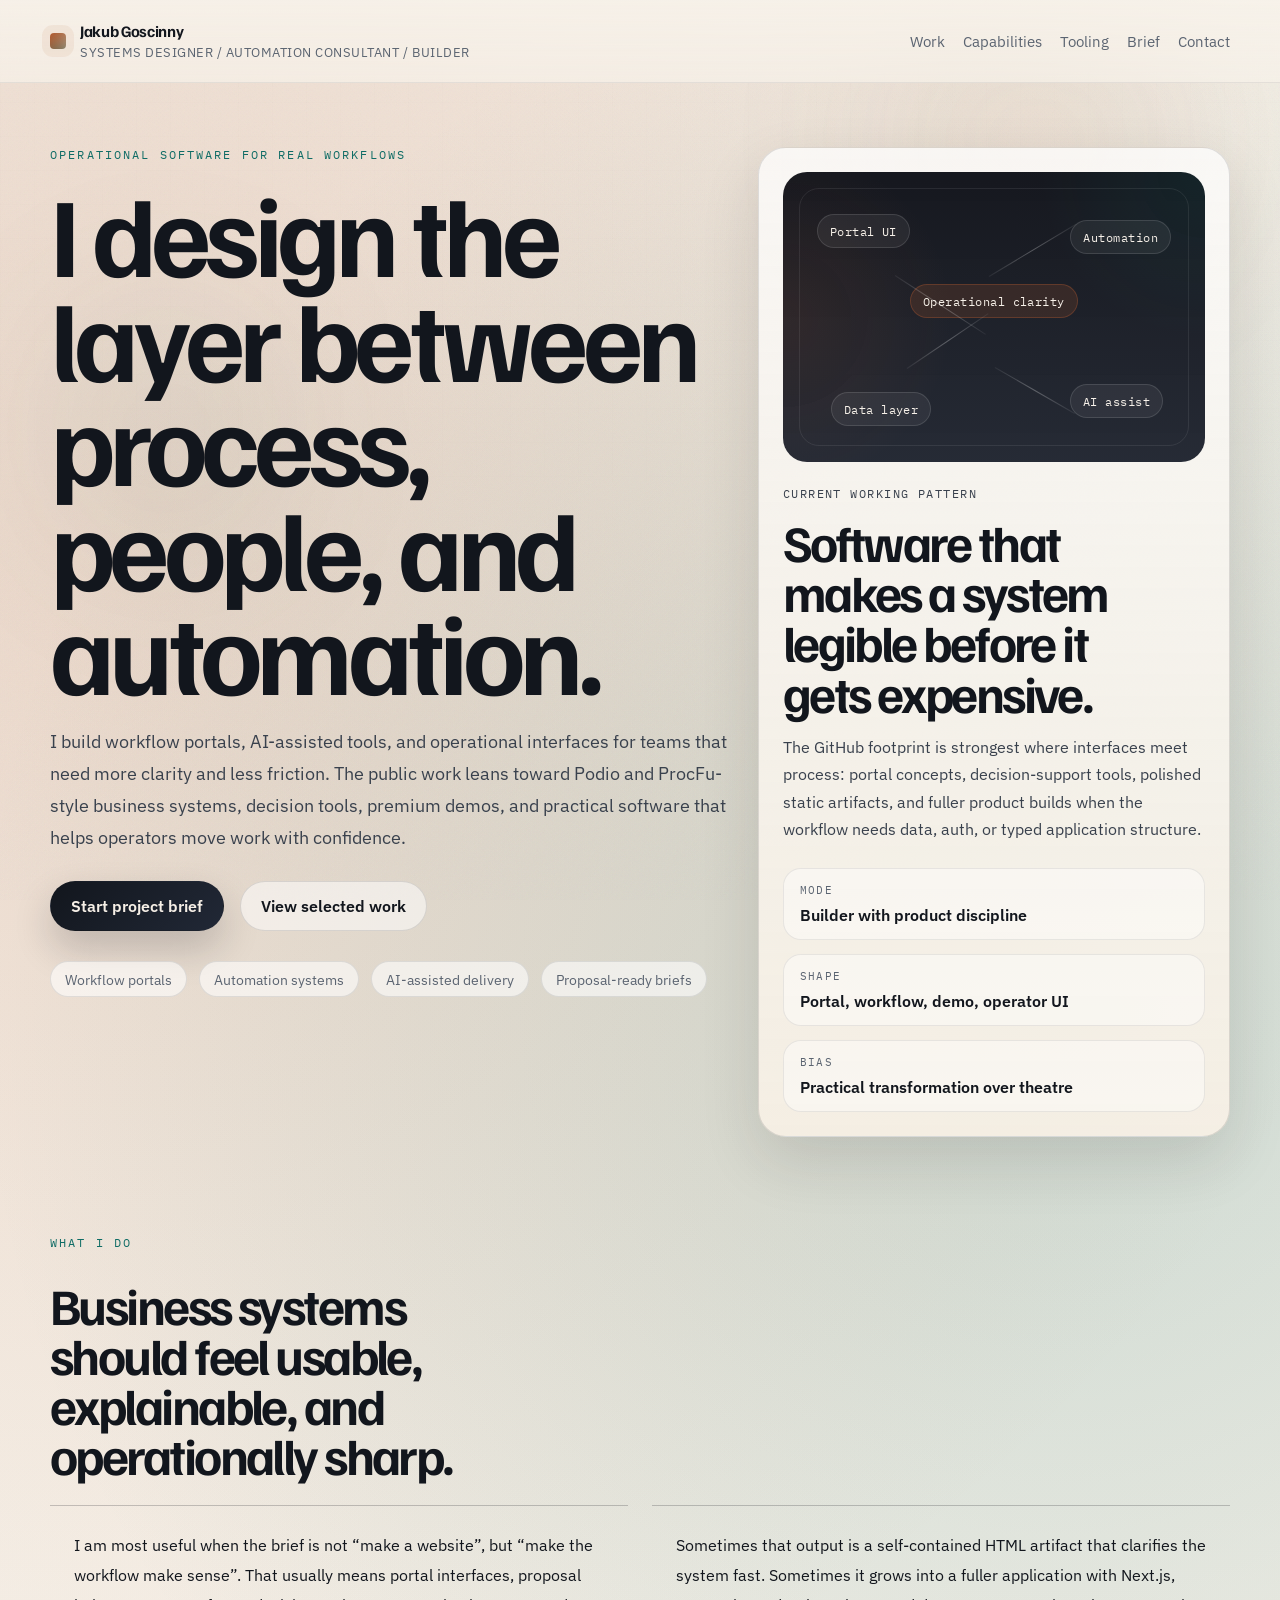
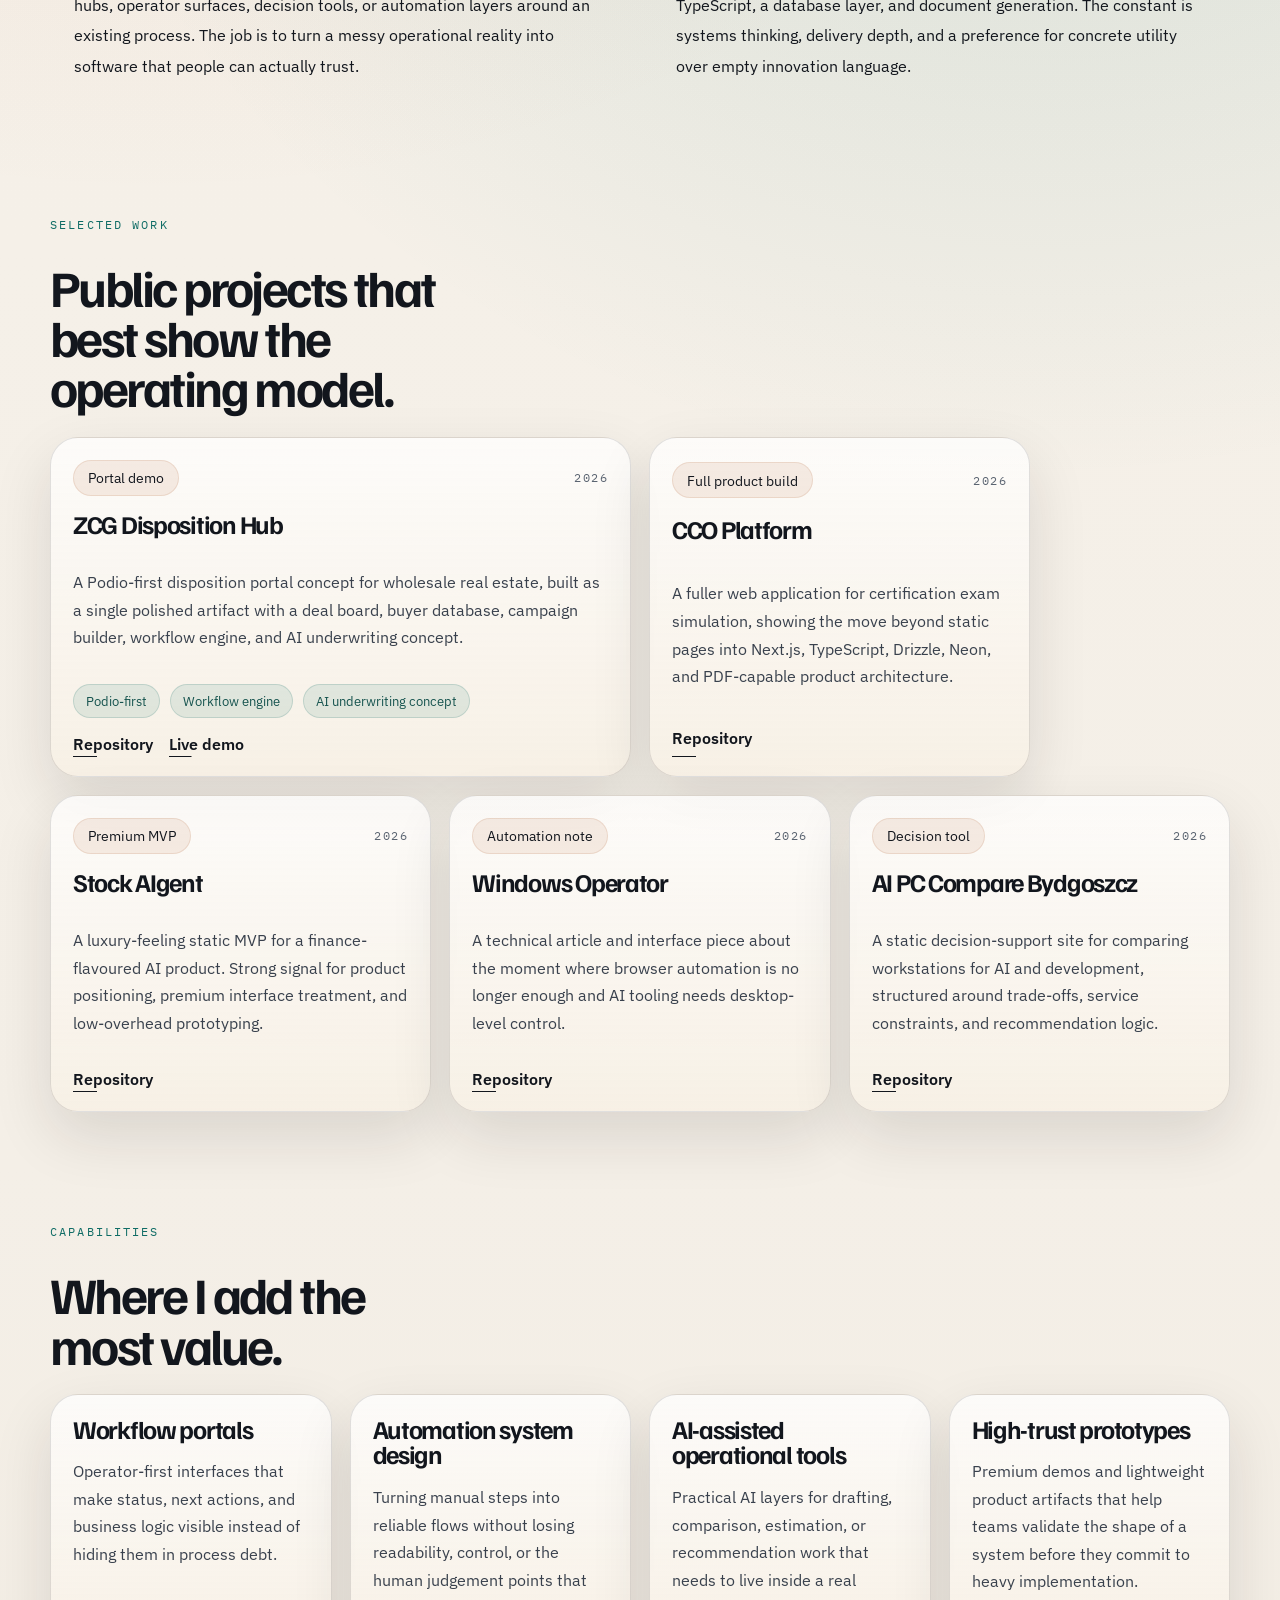
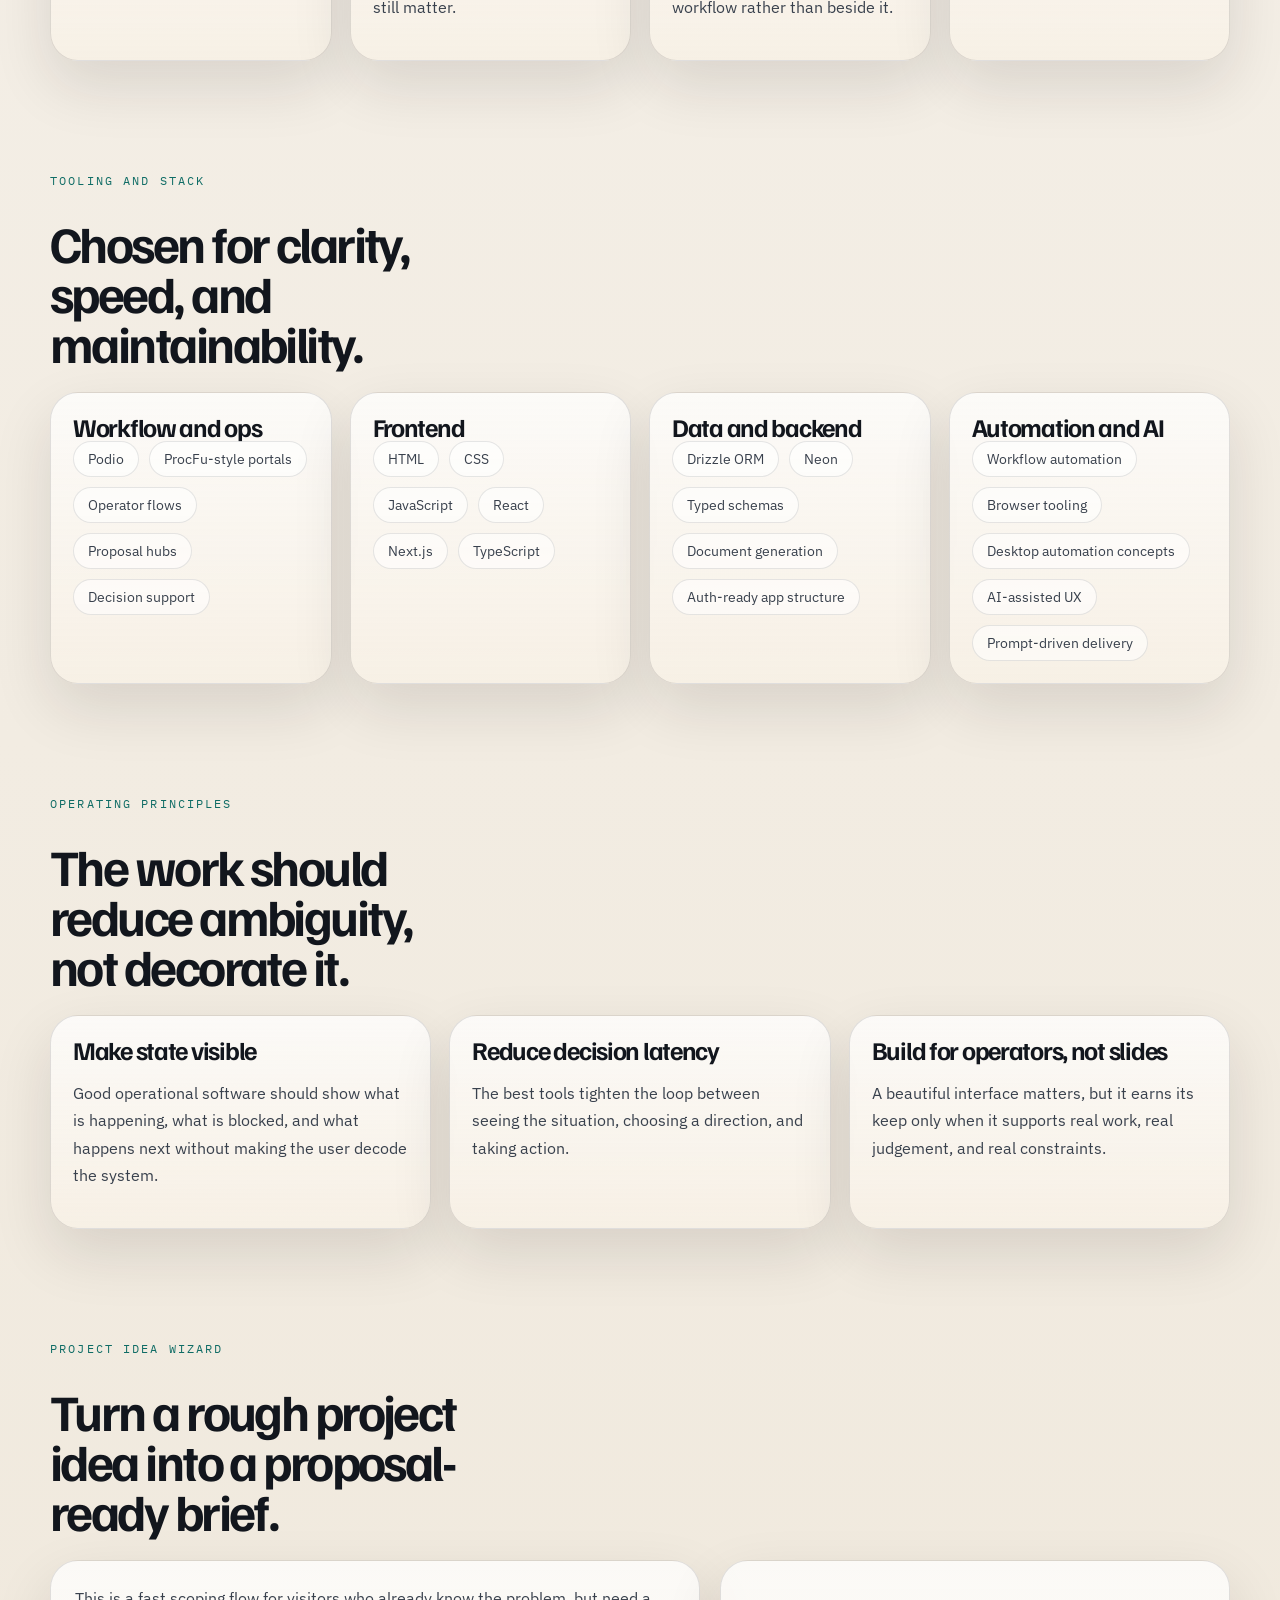
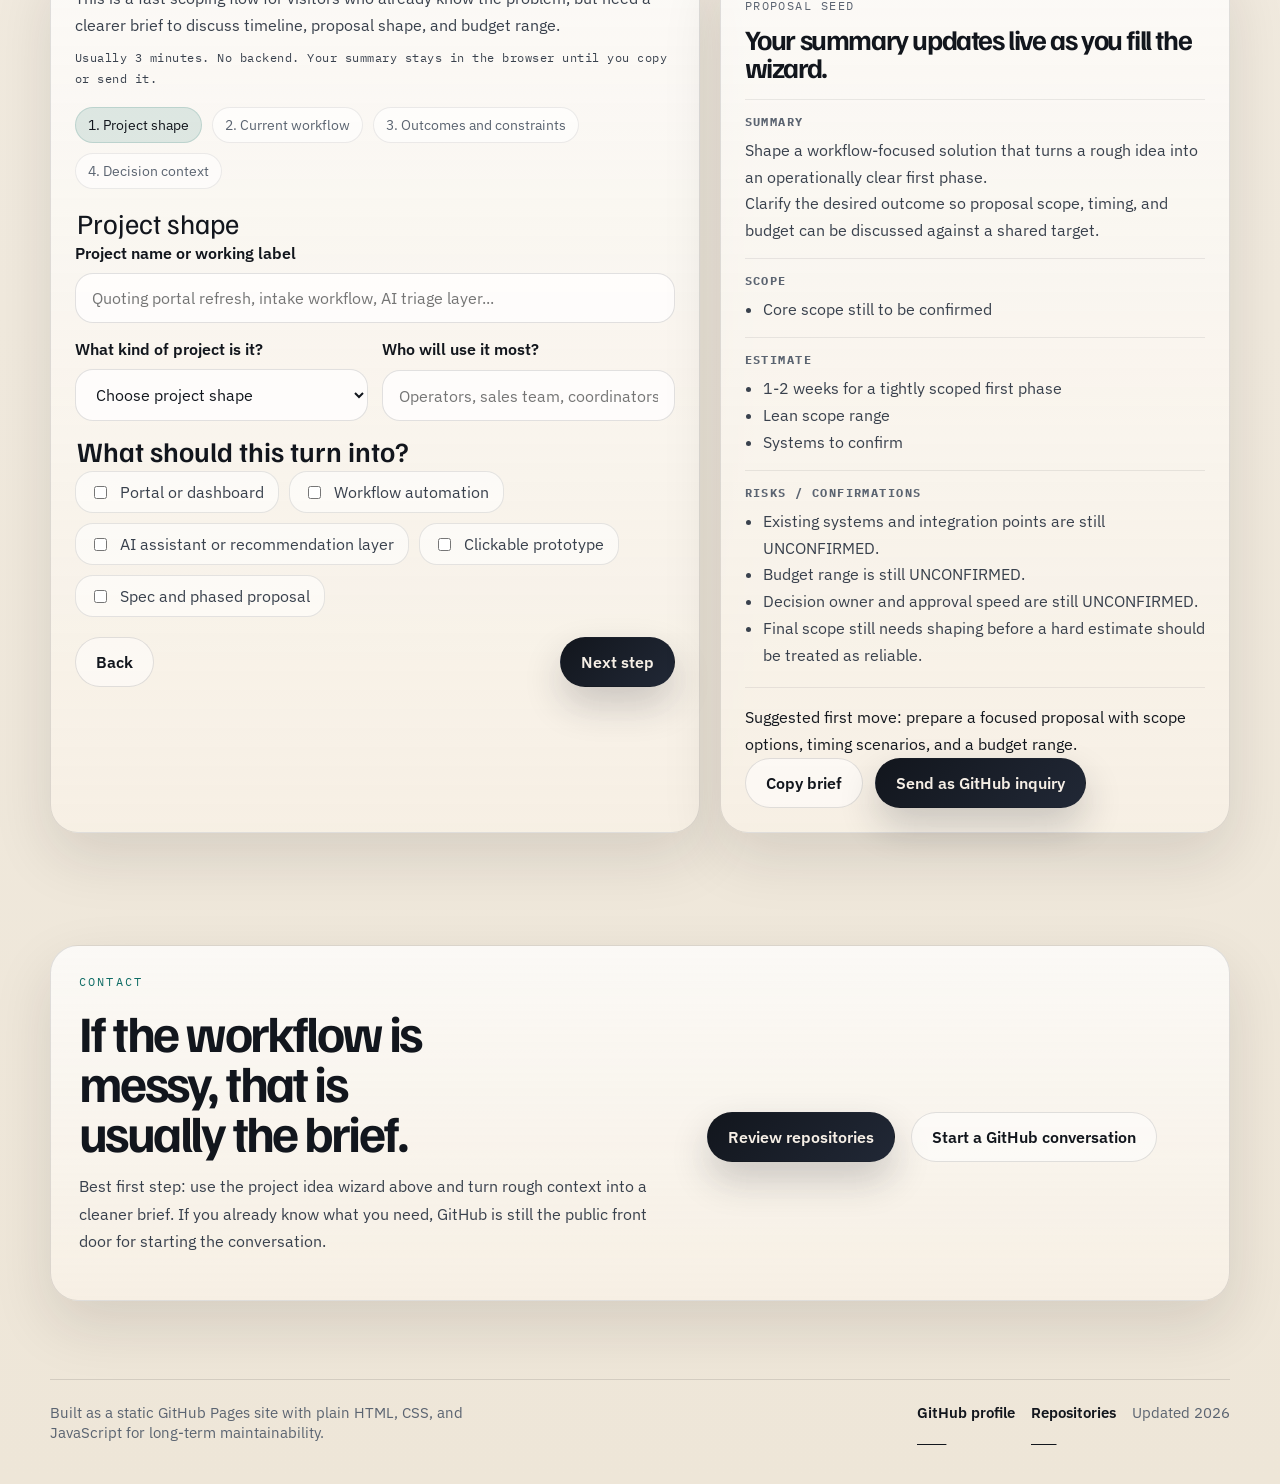
==== commit f731377c: "Build premium profile site with brief wizard" ====
--- a/index.html
+++ b/index.html
@@ -2,268 +2,626 @@
 <html lang="en">
 <head>
   <meta charset="UTF-8">
-  <meta name="viewport" content="width=device-width, initial-scale=1.0">
-  <title>Bydgoszcz Stay Decision | Amy's accommodation options — July 2026</title>
+  <meta name="viewport" content="width=device-width, initial-scale=1">
+  <title>Jakub Goscinny | Systems Design, Automation, and Workflow Portals</title>
   <meta
     name="description"
-    content="A clean decision dashboard comparing Amy's family accommodation options in Bydgoszcz for 9–12 July 2026."
+    content="Jakub Goscinny builds operational software: workflow portals, automation layers, AI-assisted tools, and high-trust demos for business systems."
   >
+  <meta name="theme-color" content="#11131a">
+  <meta name="color-scheme" content="light">
+  <link rel="canonical" href="https://jakubgoscinny-creator.github.io/">
+  <meta property="og:type" content="website">
+  <meta property="og:title" content="Jakub Goscinny | Systems Design, Automation, and Workflow Portals">
+  <meta
+    property="og:description"
+    content="Workflow portals, operational interfaces, automation layers, and AI-assisted tools built with a product mindset and delivery discipline."
+  >
+  <meta property="og:url" content="https://jakubgoscinny-creator.github.io/">
+  <meta name="twitter:card" content="summary_large_image">
+  <meta name="twitter:title" content="Jakub Goscinny | Systems Design, Automation, and Workflow Portals">
+  <meta
+    name="twitter:description"
+    content="A premium GitHub Pages profile site focused on systems thinking, automation, AI workflows, and operational software."
+  >
+  <script>
+    document.documentElement.classList.add("js");
+  </script>
+  <link rel="icon" href="assets/favicon.svg" type="image/svg+xml">
   <link rel="preconnect" href="https://fonts.googleapis.com">
   <link rel="preconnect" href="https://fonts.gstatic.com" crossorigin>
   <link
-    href="https://fonts.googleapis.com/css2?family=Fraunces:opsz,wght@9..144,500;600;700&family=Instrument+Sans:wght@400;500;600;700&display=swap"
+    href="https://fonts.googleapis.com/css2?family=Familjen+Grotesk:wght@400;500;600;700&family=IBM+Plex+Mono:wght@400;500;600&family=IBM+Plex+Sans:wght@400;500;600&display=swap"
     rel="stylesheet"
   >
   <link rel="stylesheet" href="styles.css">
 </head>
 <body>
-  <div class="page-shell">
-    <header class="topbar">
-      <a class="brand" href="#top">
+  <a class="skip-link" href="#main">Skip to content</a>
+
+  <div class="site-chrome" aria-hidden="true">
+    <div class="site-glow site-glow-a"></div>
+    <div class="site-glow site-glow-b"></div>
+  </div>
+
+  <header class="site-header">
+    <div class="shell site-header-inner">
+      <a class="brand" href="#top" aria-label="Go to homepage">
         <span class="brand-mark"></span>
-        <span>Bydgoszcz Stay Decision</span>
+        <span class="brand-copy">
+          <strong>Jakub Goscinny</strong>
+          <span>Systems designer / automation consultant / builder</span>
+        </span>
       </a>
-      <nav class="topnav" aria-label="Page sections">
-        <a href="#decision">Decision</a>
-        <a href="#compare">Compare</a>
-        <a href="#cards">Top picks</a>
-        <a href="#insights">Insights</a>
+
+      <nav class="site-nav" aria-label="Primary">
+        <a href="#selected-work">Work</a>
+        <a href="#capabilities">Capabilities</a>
+        <a href="#tooling">Tooling</a>
+        <a href="#brief">Brief</a>
+        <a href="#contact">Contact</a>
       </nav>
-    </header>
-
-    <main id="top">
-      <section class="hero">
-        <div class="hero-copy">
-          <p class="eyebrow">Family stay decision dashboard</p>
-          <h1>Bydgoszcz Stay Decision</h1>
-          <p class="subtitle">Amy's accommodation options — July 2026</p>
-          <p class="hero-text">
-            The current booking is in a strong zone, but it is also one of the smallest family
-            layouts in the shortlist. For two adults and two children, the smart move is to switch
-            only when the family gets a real space upgrade near Wyspa Młyńska or Garbary without
-            blowing past the current budget.
-          </p>
-
-          <div class="hero-signals">
-            <article class="signal-card">
-              <span class="signal-label">Current booking</span>
-              <strong>Dream Team Królowej Jadwigi</strong>
-              <span>31 m² · 1389 PLN confirmed</span>
-            </article>
-            <article class="signal-card">
-              <span class="signal-label">Target to beat</span>
-              <strong>50+ m² near the old town</strong>
-              <span>Keep the total close to 1300 PLN</span>
-            </article>
-            <article class="signal-card">
-              <span class="signal-label">Fast take</span>
-              <strong id="heroTake">Switch if the top shortlist is still bookable</strong>
-              <span id="heroSupport">Best upside comes from more space, not from luxury add-ons.</span>
-            </article>
-          </div>
+    </div>
+  </header>
+
+  <main id="main">
+    <section class="hero shell section" id="top">
+      <div class="hero-copy">
+        <p class="eyebrow">Operational software for real workflows</p>
+        <h1>I design the layer between process, people, and automation.</h1>
+        <p class="lead">
+          I build workflow portals, AI-assisted tools, and operational interfaces for teams
+          that need more clarity and less friction. The public work leans toward Podio and
+          ProcFu-style business systems, decision tools, premium demos, and practical software
+          that helps operators move work with confidence.
+        </p>
+        <div class="hero-actions">
+          <a class="button button-primary" href="#brief">Start project brief</a>
+          <a class="button button-secondary" href="#selected-work">View selected work</a>
         </div>
 
-        <aside class="hero-panel">
-          <p class="panel-kicker">Decision snapshot</p>
-          <div class="hero-pill" id="heroDecisionPill">Switch</div>
-          <h2 id="heroDecisionHeading">The best switch buys space, not status.</h2>
-          <p id="heroDecisionText">
-            If Amy can secure the best-ranked option at roughly the current spend, switching is the
-            cleaner family decision. If not, the current booking remains a safe keep.
-          </p>
-          <dl class="decision-metrics">
-            <div>
-              <dt>Best alternative</dt>
-              <dd id="metricBestOption">Jezuicka 24</dd>
+        <ul class="signal-list" aria-label="Core focus areas">
+          <li>Workflow portals</li>
+          <li>Automation systems</li>
+          <li>AI-assisted delivery</li>
+          <li>Proposal-ready briefs</li>
+        </ul>
+      </div>
+
+      <aside class="hero-panel">
+        <div class="panel-system-map" aria-hidden="true">
+          <span class="map-node map-node-core">Operational clarity</span>
+          <span class="map-node map-node-a">Portal UI</span>
+          <span class="map-node map-node-b">Automation</span>
+          <span class="map-node map-node-c">Data layer</span>
+          <span class="map-node map-node-d">AI assist</span>
+          <span class="map-line map-line-a"></span>
+          <span class="map-line map-line-b"></span>
+          <span class="map-line map-line-c"></span>
+          <span class="map-line map-line-d"></span>
+        </div>
+
+        <div class="panel-copy">
+          <p class="panel-label">Current working pattern</p>
+          <h2>Software that makes a system legible before it gets expensive.</h2>
+          <p>
+            The GitHub footprint is strongest where interfaces meet process: portal concepts,
+            decision-support tools, polished static artifacts, and fuller product builds when
+            the workflow needs data, auth, or typed application structure.
+          </p>
+        </div>
+
+        <dl class="panel-metrics">
+          <div>
+            <dt>Mode</dt>
+            <dd>Builder with product discipline</dd>
+          </div>
+          <div>
+            <dt>Shape</dt>
+            <dd>Portal, workflow, demo, operator UI</dd>
+          </div>
+          <div>
+            <dt>Bias</dt>
+            <dd>Practical transformation over theatre</dd>
+          </div>
+        </dl>
+      </aside>
+    </section>
+
+    <section class="section shell" id="about">
+      <div class="section-header reveal">
+        <p class="eyebrow">What I do</p>
+        <h2>Business systems should feel usable, explainable, and operationally sharp.</h2>
+      </div>
+
+      <div class="split-copy">
+        <p class="reveal" data-delay="40">
+          I am most useful when the brief is not “make a website”, but “make the workflow make
+          sense”. That usually means portal interfaces, proposal hubs, operator surfaces,
+          decision tools, or automation layers around an existing process. The job is to turn a
+          messy operational reality into software that people can actually trust.
+        </p>
+        <p class="reveal" data-delay="100">
+          Sometimes that output is a self-contained HTML artifact that clarifies the system fast.
+          Sometimes it grows into a fuller application with Next.js, TypeScript, a database
+          layer, and document generation. The constant is systems thinking, delivery depth, and a
+          preference for concrete utility over empty innovation language.
+        </p>
+      </div>
+    </section>
+
+    <section class="section shell" id="selected-work">
+      <div class="section-header reveal">
+        <p class="eyebrow">Selected work</p>
+        <h2>Public projects that best show the operating model.</h2>
+      </div>
+
+      <div class="work-grid">
+        <article class="work-card work-card-featured reveal">
+          <div class="work-card-head">
+            <span class="pill">Portal demo</span>
+            <span class="work-year">2026</span>
+          </div>
+          <h3>ZCG Disposition Hub</h3>
+          <p>
+            A Podio-first disposition portal concept for wholesale real estate, built as a single
+            polished artifact with a deal board, buyer database, campaign builder, workflow
+            engine, and AI underwriting concept.
+          </p>
+          <ul class="tag-list" aria-label="ZCG project tags">
+            <li>Podio-first</li>
+            <li>Workflow engine</li>
+            <li>AI underwriting concept</li>
+          </ul>
+          <div class="card-actions">
+            <a href="https://github.com/jakubgoscinny-creator/zcg-dispo-hub-demo" target="_blank" rel="noreferrer">Repository</a>
+            <a href="https://jakubgoscinny-creator.github.io/zcg-dispo-hub-demo/" target="_blank" rel="noreferrer">Live demo</a>
+          </div>
+        </article>
+
+        <article class="work-card reveal" data-delay="60">
+          <div class="work-card-head">
+            <span class="pill">Full product build</span>
+            <span class="work-year">2026</span>
+          </div>
+          <h3>CCO Platform</h3>
+          <p>
+            A fuller web application for certification exam simulation, showing the move beyond
+            static pages into Next.js, TypeScript, Drizzle, Neon, and PDF-capable product
+            architecture.
+          </p>
+          <div class="card-actions">
+            <a href="https://github.com/jakubgoscinny-creator/cco-platform" target="_blank" rel="noreferrer">Repository</a>
+          </div>
+        </article>
+
+        <article class="work-card reveal" data-delay="120">
+          <div class="work-card-head">
+            <span class="pill">Premium MVP</span>
+            <span class="work-year">2026</span>
+          </div>
+          <h3>Stock AIgent</h3>
+          <p>
+            A luxury-feeling static MVP for a finance-flavoured AI product. Strong signal for
+            product positioning, premium interface treatment, and low-overhead prototyping.
+          </p>
+          <div class="card-actions">
+            <a href="https://github.com/jakubgoscinny-creator/stock-aigent" target="_blank" rel="noreferrer">Repository</a>
+          </div>
+        </article>
+
+        <article class="work-card reveal">
+          <div class="work-card-head">
+            <span class="pill">Automation note</span>
+            <span class="work-year">2026</span>
+          </div>
+          <h3>Windows Operator</h3>
+          <p>
+            A technical article and interface piece about the moment where browser automation is
+            no longer enough and AI tooling needs desktop-level control.
+          </p>
+          <div class="card-actions">
+            <a href="https://github.com/jakubgoscinny-creator/windows-operator-blog" target="_blank" rel="noreferrer">Repository</a>
+          </div>
+        </article>
+
+        <article class="work-card reveal" data-delay="60">
+          <div class="work-card-head">
+            <span class="pill">Decision tool</span>
+            <span class="work-year">2026</span>
+          </div>
+          <h3>AI PC Compare Bydgoszcz</h3>
+          <p>
+            A static decision-support site for comparing workstations for AI and development,
+            structured around trade-offs, service constraints, and recommendation logic.
+          </p>
+          <div class="card-actions">
+            <a href="https://github.com/jakubgoscinny-creator/ai-pc-compare-bydgoszcz" target="_blank" rel="noreferrer">Repository</a>
+          </div>
+        </article>
+      </div>
+    </section>
+
+    <section class="section shell" id="capabilities">
+      <div class="section-header reveal">
+        <p class="eyebrow">Capabilities</p>
+        <h2>Where I add the most value.</h2>
+      </div>
+
+      <div class="capability-grid">
+        <article class="capability-card reveal">
+          <h3>Workflow portals</h3>
+          <p>
+            Operator-first interfaces that make status, next actions, and business logic visible
+            instead of hiding them in process debt.
+          </p>
+        </article>
+        <article class="capability-card reveal" data-delay="60">
+          <h3>Automation system design</h3>
+          <p>
+            Turning manual steps into reliable flows without losing readability, control, or the
+            human judgement points that still matter.
+          </p>
+        </article>
+        <article class="capability-card reveal" data-delay="120">
+          <h3>AI-assisted operational tools</h3>
+          <p>
+            Practical AI layers for drafting, comparison, estimation, or recommendation work that
+            needs to live inside a real workflow rather than beside it.
+          </p>
+        </article>
+        <article class="capability-card reveal" data-delay="180">
+          <h3>High-trust prototypes</h3>
+          <p>
+            Premium demos and lightweight product artifacts that help teams validate the shape of
+            a system before they commit to heavy implementation.
+          </p>
+        </article>
+      </div>
+    </section>
+
+    <section class="section shell" id="tooling">
+      <div class="section-header reveal">
+        <p class="eyebrow">Tooling and stack</p>
+        <h2>Chosen for clarity, speed, and maintainability.</h2>
+      </div>
+
+      <div class="tooling-grid">
+        <article class="tool-group reveal">
+          <h3>Workflow and ops</h3>
+          <ul class="chip-list">
+            <li>Podio</li>
+            <li>ProcFu-style portals</li>
+            <li>Operator flows</li>
+            <li>Proposal hubs</li>
+            <li>Decision support</li>
+          </ul>
+        </article>
+        <article class="tool-group reveal" data-delay="60">
+          <h3>Frontend</h3>
+          <ul class="chip-list">
+            <li>HTML</li>
+            <li>CSS</li>
+            <li>JavaScript</li>
+            <li>React</li>
+            <li>Next.js</li>
+            <li>TypeScript</li>
+          </ul>
+        </article>
+        <article class="tool-group reveal" data-delay="120">
+          <h3>Data and backend</h3>
+          <ul class="chip-list">
+            <li>Drizzle ORM</li>
+            <li>Neon</li>
+            <li>Typed schemas</li>
+            <li>Document generation</li>
+            <li>Auth-ready app structure</li>
+          </ul>
+        </article>
+        <article class="tool-group reveal" data-delay="180">
+          <h3>Automation and AI</h3>
+          <ul class="chip-list">
+            <li>Workflow automation</li>
+            <li>Browser tooling</li>
+            <li>Desktop automation concepts</li>
+            <li>AI-assisted UX</li>
+            <li>Prompt-driven delivery</li>
+          </ul>
+        </article>
+      </div>
+    </section>
+
+    <section class="section shell" id="principles">
+      <div class="section-header reveal">
+        <p class="eyebrow">Operating principles</p>
+        <h2>The work should reduce ambiguity, not decorate it.</h2>
+      </div>
+
+      <div class="principle-grid">
+        <article class="principle-card reveal">
+          <h3>Make state visible</h3>
+          <p>
+            Good operational software should show what is happening, what is blocked, and what
+            happens next without making the user decode the system.
+          </p>
+        </article>
+        <article class="principle-card reveal" data-delay="60">
+          <h3>Reduce decision latency</h3>
+          <p>
+            The best tools tighten the loop between seeing the situation, choosing a direction,
+            and taking action.
+          </p>
+        </article>
+        <article class="principle-card reveal" data-delay="120">
+          <h3>Build for operators, not slides</h3>
+          <p>
+            A beautiful interface matters, but it earns its keep only when it supports real work,
+            real judgement, and real constraints.
+          </p>
+        </article>
+      </div>
+    </section>
+
+    <section class="section shell" id="brief">
+      <div class="section-header reveal">
+        <p class="eyebrow">Project idea wizard</p>
+        <h2>Turn a rough project idea into a proposal-ready brief.</h2>
+      </div>
+
+      <div class="wizard-layout">
+        <section class="wizard-card reveal">
+          <div class="wizard-intro">
+            <p>
+              This is a fast scoping flow for visitors who already know the problem, but need a
+              clearer brief to discuss timeline, proposal shape, and budget range.
+            </p>
+            <p class="wizard-runtime">Usually 3 minutes. No backend. Your summary stays in the browser until you copy or send it.</p>
+          </div>
+
+          <ol class="wizard-steps" aria-label="Wizard steps">
+            <li class="is-active">1. Project shape</li>
+            <li>2. Current workflow</li>
+            <li>3. Outcomes and constraints</li>
+            <li>4. Decision context</li>
+          </ol>
+
+          <form class="wizard-form" id="briefWizard">
+            <fieldset class="wizard-step is-active" data-step="0">
+              <legend>Project shape</legend>
+              <label class="field">
+                <span>Project name or working label</span>
+                <input type="text" name="projectName" maxlength="80" placeholder="Quoting portal refresh, intake workflow, AI triage layer...">
+              </label>
+
+              <div class="field-grid">
+                <label class="field">
+                  <span>What kind of project is it?</span>
+                  <select name="projectType">
+                    <option value="">Choose project shape</option>
+                    <option>Workflow portal</option>
+                    <option>Operational dashboard</option>
+                    <option>Automation layer</option>
+                    <option>AI-assisted tool</option>
+                    <option>Decision-support app</option>
+                    <option>Product prototype</option>
+                    <option>Business system redesign</option>
+                  </select>
+                </label>
+
+                <label class="field">
+                  <span>Who will use it most?</span>
+                  <input type="text" name="primaryUsers" placeholder="Operators, sales team, coordinators, founders...">
+                </label>
+              </div>
+
+              <fieldset class="choice-group">
+                <legend>What should this turn into?</legend>
+                <div class="choice-grid">
+                  <label class="check-chip"><input type="checkbox" name="deliverables" value="Portal or dashboard">Portal or dashboard</label>
+                  <label class="check-chip"><input type="checkbox" name="deliverables" value="Workflow automation">Workflow automation</label>
+                  <label class="check-chip"><input type="checkbox" name="deliverables" value="AI assistant or recommendation layer">AI assistant or recommendation layer</label>
+                  <label class="check-chip"><input type="checkbox" name="deliverables" value="Clickable prototype">Clickable prototype</label>
+                  <label class="check-chip"><input type="checkbox" name="deliverables" value="Spec and phased proposal">Spec and phased proposal</label>
+                </div>
+              </fieldset>
+            </fieldset>
+
+            <fieldset class="wizard-step" data-step="1">
+              <legend>Current workflow</legend>
+              <label class="field">
+                <span>Main bottleneck</span>
+                <textarea name="currentState" rows="4" placeholder="What is slow, messy, manual, unclear, duplicated, or blocking decisions today?"></textarea>
+              </label>
+
+              <label class="field">
+                <span>What happens today?</span>
+                <textarea name="workflowReality" rows="4" placeholder="Describe the current process in simple terms: who does what, where work gets stuck, and what tools are involved."></textarea>
+              </label>
+
+              <fieldset class="choice-group">
+                <legend>What systems are already in the picture?</legend>
+                <div class="choice-grid">
+                  <label class="check-chip"><input type="checkbox" name="systems" value="Podio">Podio</label>
+                  <label class="check-chip"><input type="checkbox" name="systems" value="ProcFu">ProcFu</label>
+                  <label class="check-chip"><input type="checkbox" name="systems" value="Spreadsheets">Spreadsheets</label>
+                  <label class="check-chip"><input type="checkbox" name="systems" value="Email or chat">Email or chat</label>
+                  <label class="check-chip"><input type="checkbox" name="systems" value="Custom web app">Custom web app</label>
+                  <label class="check-chip"><input type="checkbox" name="systems" value="AI tools">AI tools</label>
+                </div>
+              </fieldset>
+
+              <label class="field">
+                <span>What must stay in place?</span>
+                <input type="text" name="mustKeep" placeholder="Existing tool, process rule, approval path, compliance constraint...">
+              </label>
+            </fieldset>
+
+            <fieldset class="wizard-step" data-step="2">
+              <legend>Outcomes and constraints</legend>
+              <label class="field">
+                <span>What outcome would make this worth doing?</span>
+                <textarea name="desiredOutcome" rows="4" placeholder="Describe the operational result you want: faster turnaround, clearer visibility, fewer handoffs, stronger proposal flow..."></textarea>
+              </label>
+
+              <div class="field-grid">
+                <label class="field">
+                  <span>Desired timeline</span>
+                  <select name="timeline">
+                    <option value="">Choose timeline</option>
+                    <option>Urgent: within 2-4 weeks</option>
+                    <option>Near term: within 1-2 months</option>
+                    <option>Quarter-scale: within 3-4 months</option>
+                    <option>Flexible / exploratory</option>
+                  </select>
+                </label>
+
+                <label class="field">
+                  <span>Budget shape</span>
+                  <select name="budget">
+                    <option value="">Choose budget range</option>
+                    <option>Discovery-first / not fixed yet</option>
+                    <option>Lean MVP budget</option>
+                    <option>Mid-range operational build</option>
+                    <option>Larger phased implementation</option>
+                  </select>
+                </label>
+              </div>
+
+              <fieldset class="choice-group">
+                <legend>What should a proposal answer?</legend>
+                <div class="choice-grid">
+                  <label class="check-chip"><input type="checkbox" name="proposalNeeds" value="Scope options">Scope options</label>
+                  <label class="check-chip"><input type="checkbox" name="proposalNeeds" value="Phased delivery plan">Phased delivery plan</label>
+                  <label class="check-chip"><input type="checkbox" name="proposalNeeds" value="Integration risks">Integration risks</label>
+                  <label class="check-chip"><input type="checkbox" name="proposalNeeds" value="Timeline scenarios">Timeline scenarios</label>
+                  <label class="check-chip"><input type="checkbox" name="proposalNeeds" value="Budget scenarios">Budget scenarios</label>
+                  <label class="check-chip"><input type="checkbox" name="proposalNeeds" value="Prototype recommendation">Prototype recommendation</label>
+                </div>
+              </fieldset>
+            </fieldset>
+
+            <fieldset class="wizard-step" data-step="3">
+              <legend>Decision context</legend>
+              <div class="field-grid">
+                <label class="field">
+                  <span>Who decides or sponsors this?</span>
+                  <input type="text" name="decisionMaker" placeholder="Founder, ops lead, sales director, internal sponsor...">
+                </label>
+
+                <label class="field">
+                  <span>How clear is the scope today?</span>
+                  <select name="confidence">
+                    <option value="">Choose current clarity</option>
+                    <option>Clear enough to estimate</option>
+                    <option>Partly clear, needs shaping</option>
+                    <option>Still exploratory / problem-first</option>
+                  </select>
+                </label>
+              </div>
+
+              <label class="field">
+                <span>Anything a proposal should not miss?</span>
+                <textarea name="additionalContext" rows="4" placeholder="Dependencies, internal politics, compliance, rollout worries, team adoption, or anything else that changes the proposal."></textarea>
+              </label>
+            </fieldset>
+
+            <div class="wizard-actions">
+              <button class="button button-secondary" type="button" id="briefBack" disabled>Back</button>
+              <button class="button button-primary" type="button" id="briefNext">Next step</button>
             </div>
-            <div>
-              <dt>Space gain</dt>
-              <dd id="metricSpaceGain">+24 m²</dd>
-            </div>
-            <div>
-              <dt>Budget delta</dt>
-              <dd id="metricBudgetDelta">-149 PLN</dd>
-            </div>
-          </dl>
+          </form>
+        </section>
+
+        <aside class="brief-summary reveal" data-delay="100">
+          <p class="panel-label">Proposal seed</p>
+          <h3>Your summary updates live as you fill the wizard.</h3>
+          <div class="brief-output" id="briefOutput" aria-live="polite"></div>
+          <p class="summary-note" id="briefRecommendation">
+            Suggested first move: start with a lightweight brief so timeline and budget can be discussed against a shared understanding of the workflow.
+          </p>
+          <div class="summary-actions">
+            <button class="button button-secondary" type="button" id="copyBrief">Copy brief</button>
+            <a
+              class="button button-primary"
+              id="issueLink"
+              href="https://github.com/jakubgoscinny-creator/jakubgoscinny-creator.github.io/issues/new?title=Project%20inquiry"
+              target="_blank"
+              rel="noreferrer"
+            >
+              Send as GitHub inquiry
+            </a>
+          </div>
         </aside>
-      </section>
-
-      <section class="method-note">
-        <p>
-          Current booking price is the confirmed benchmark. Alternative prices are practical July
-          family estimates built from public base rates, visible room specs and a summer-weekend
-          uplift, so this page works as a shortlist and decision tool rather than a live booking
-          engine.
-        </p>
-      </section>
-
-      <section class="decision-section" id="decision">
-        <div class="section-heading">
-          <p class="eyebrow">Recommended Decision</p>
-          <h2>Switch only for a clear family upgrade close to the river core.</h2>
+      </div>
+    </section>
+
+    <section class="section shell" id="contact">
+      <div class="contact-card reveal">
+        <div>
+          <p class="eyebrow">Contact</p>
+          <h2>If the workflow is messy, that is usually the brief.</h2>
+          <p class="contact-copy">
+            Best first step: use the project idea wizard above and turn rough context into a
+            cleaner brief. If you already know what you need, GitHub is still the public front
+            door for starting the conversation.
+          </p>
         </div>
-
-        <div class="decision-layout">
-          <article class="decision-main">
-            <div class="decision-badge" id="decisionBadge">Switch</div>
-            <h3 id="decisionTitle">Switch if Jezuicka 24 or an equivalent 50+ m² old-town flat is available.</h3>
-            <p id="decisionReason">
-              Dream Team wins on certainty and micro-location, but the family gives up too much
-              breathing room for the money. A larger one-bedroom-plus-sofa layout near Wyspa
-              Młyńska is the stronger fit for three nights with children aged 4 and 7.
-            </p>
-            <div class="decision-points">
-              <div>
-                <span>Why switch</span>
-                <p id="whySwitch">
-                  The strongest alternatives add real living space while staying around the current
-                  total spend.
-                </p>
-              </div>
-              <div>
-                <span>Why keep</span>
-                <p id="whyKeep">
-                  The current booking is already locked in and sits in a preferred zone, so there
-                  is no urgency to gamble on a weaker location.
-                </p>
-              </div>
-              <div>
-                <span>Extra-night impact</span>
-                <p id="extraNight">
-                  Expect an extra night to add roughly 320–560 PLN on the stronger-value options
-                  and more on riverfront premium picks.
-                </p>
-              </div>
-            </div>
-          </article>
-
-          <aside class="decision-ranking">
-            <div class="ranking-head">
-              <h3>Top alternatives</h3>
-              <p>Ranked by family fit, location strength and value versus the current booking.</p>
-            </div>
-            <div class="ranking-list" id="rankingList"></div>
-          </aside>
+        <div class="hero-actions">
+          <a
+            class="button button-primary"
+            href="https://github.com/jakubgoscinny-creator"
+            target="_blank"
+            rel="noreferrer"
+          >
+            Review repositories
+          </a>
+          <a
+            class="button button-secondary"
+            href="https://github.com/jakubgoscinny-creator/jakubgoscinny-creator.github.io/issues/new?title=Project%20inquiry"
+            target="_blank"
+            rel="noreferrer"
+          >
+            Start a GitHub conversation
+          </a>
         </div>
-      </section>
-
-      <section class="comparison-section" id="compare">
-        <div class="section-heading comparison-head">
-          <div>
-            <p class="eyebrow">Comparison Table</p>
-            <h2>Amy can scan this table in under two minutes.</h2>
-          </div>
-          <p class="comparison-count" id="comparisonCount">Showing 10 options</p>
-        </div>
-
-        <div class="controls-panel">
-          <label class="control-field">
-            <span>Sort by</span>
-            <select id="sortBy">
-              <option value="decision">Recommendation</option>
-              <option value="price">Price</option>
-              <option value="location">Location</option>
-              <option value="value">Value</option>
-            </select>
-          </label>
-
-          <label class="toggle-chip">
-            <input type="checkbox" id="betterOnly">
-            <span>Only better than current</span>
-          </label>
-
-          <label class="toggle-chip">
-            <input type="checkbox" id="kidsOnly">
-            <span>Best for kids</span>
-          </label>
-
-          <label class="toggle-chip">
-            <input type="checkbox" id="locationOnly">
-            <span>Best location</span>
-          </label>
-        </div>
-
-        <div class="table-wrap">
-          <table>
-            <thead>
-              <tr>
-                <th>Property Name</th>
-                <th>Area</th>
-                <th>Price (PLN)</th>
-                <th>Size (m²)</th>
-                <th>Sleeps Comfortably?</th>
-                <th>Location Score</th>
-                <th>Value Score</th>
-                <th>Notes</th>
-                <th>Verdict</th>
-              </tr>
-            </thead>
-            <tbody id="comparisonBody"></tbody>
-          </table>
-        </div>
-      </section>
-
-      <section class="cards-section" id="cards">
-        <div class="section-heading">
-          <p class="eyebrow">Visual Shortlist</p>
-          <h2>The top options at a glance.</h2>
-        </div>
-        <div class="cards-grid" id="cardsGrid"></div>
-      </section>
-
-      <section class="insights-section" id="insights">
-        <div class="section-heading">
-          <p class="eyebrow">Strategic Insights</p>
-          <h2>What matters most beyond the headline price.</h2>
-        </div>
-        <div class="insights-grid" id="insightsGrid"></div>
-      </section>
-
-      <section class="source-section">
-        <div class="section-heading">
-          <p class="eyebrow">Source Notes</p>
-          <h2>What this decision is built on.</h2>
-        </div>
-        <div class="source-grid">
-          <article>
-            <h3>Current benchmark</h3>
-            <p>
-              Dream Team Królowej Jadwigi stays the benchmark because it is already booked for
-              roughly 1389 PLN total.
-            </p>
-          </article>
-          <article>
-            <h3>Market comps</h3>
-            <p>
-              Public listing specs and base prices were cross-checked across Bydgoszcz short-stay
-              apartment listings, especially the booking-bydgoszcz portfolio in the old town and
-              nearby districts.
-            </p>
-          </article>
-          <article>
-            <h3>How to use it</h3>
-            <p>
-              Treat green rows as places worth checking live right now. Treat yellow rows as
-              situational, mainly if Amy values a specific micro-location or a more separated
-              sleeping setup.
-            </p>
-          </article>
-        </div>
-      </section>
-    </main>
-
-    <footer class="footer">
-      <div>
-        <strong>Bydgoszcz Stay Decision</strong>
-        <span>Built for one fast decision: keep the current booking, or switch only for a real family win.</span>
-      </div>
-      <div class="footer-meta">
-        <a href="https://booking-bydgoszcz.pl/offers/searching/true" target="_blank" rel="noreferrer">Primary market comp source</a>
-        <a href="https://jakubgoscinny-creator.github.io/" target="_blank" rel="noreferrer">Live site</a>
-      </div>
-    </footer>
-  </div>
-
-  <script src="script.js"></script>
+      </div>
+    </section>
+  </main>
+
+  <footer class="site-footer">
+    <div class="shell site-footer-inner">
+      <p>
+        Built as a static GitHub Pages site with plain HTML, CSS, and JavaScript for long-term
+        maintainability.
+      </p>
+      <div class="footer-links">
+        <a href="https://github.com/jakubgoscinny-creator" target="_blank" rel="noreferrer">GitHub profile</a>
+        <a href="https://github.com/jakubgoscinny-creator?tab=repositories" target="_blank" rel="noreferrer">Repositories</a>
+        <span>Updated <span id="year"></span></span>
+      </div>
+    </div>
+  </footer>
+
+  <script type="application/ld+json">
+    {
+      "@context": "https://schema.org",
+      "@type": "Person",
+      "name": "Jakub Goscinny",
+      "url": "https://jakubgoscinny-creator.github.io/",
+      "sameAs": [
+        "https://github.com/jakubgoscinny-creator"
+      ],
+      "jobTitle": "Systems designer and automation consultant",
+      "knowsAbout": [
+        "Workflow portals",
+        "Automation systems",
+        "Podio",
+        "ProcFu",
+        "AI-assisted tools",
+        "Business systems"
+      ]
+    }
+  </script>
+  <script src="script.js" defer></script>
 </body>
 </html>
--- a/styles.css
+++ b/styles.css
@@ -1,29 +1,22 @@
 :root {
-  --paper: #f4f0e8;
-  --paper-strong: #ece5d7;
-  --surface: rgba(255, 251, 245, 0.86);
-  --surface-strong: rgba(255, 255, 255, 0.94);
-  --ink: #14222b;
-  --muted: #57636c;
-  --line: rgba(20, 34, 43, 0.12);
-  --line-strong: rgba(20, 34, 43, 0.22);
-  --river: #1d5867;
-  --river-soft: #e0edf0;
-  --brick: #b25438;
-  --olive: #5e745d;
-  --gold: #b88a2f;
-  --good: #dff1e4;
-  --good-ink: #1f6a3f;
-  --neutral: #fff1cf;
-  --neutral-ink: #946a15;
-  --bad: #f7ddd8;
-  --bad-ink: #8d3d2d;
-  --shadow: 0 30px 90px rgba(20, 34, 43, 0.14);
-  --radius-xl: 28px;
-  --radius-lg: 20px;
-  --radius-md: 14px;
-  --display: "Fraunces", serif;
-  --body: "Instrument Sans", sans-serif;
+  --bg: #f4efe7;
+  --bg-alt: rgba(255, 255, 255, 0.62);
+  --bg-strong: #ffffff;
+  --surface: rgba(255, 255, 255, 0.76);
+  --surface-strong: rgba(19, 23, 31, 0.96);
+  --ink: #12161d;
+  --ink-soft: #39414d;
+  --muted: #5b6471;
+  --line: rgba(18, 22, 29, 0.12);
+  --line-strong: rgba(18, 22, 29, 0.22);
+  --accent: #b35a2f;
+  --accent-alt: #0f6c65;
+  --shadow-soft: 0 24px 60px rgba(31, 27, 22, 0.12);
+  --radius: 28px;
+  --shell: min(1180px, calc(100vw - 48px));
+  --display: "Familjen Grotesk", sans-serif;
+  --body: "IBM Plex Sans", sans-serif;
+  --mono: "IBM Plex Mono", monospace;
 }
 
 *,
@@ -41,10 +34,12 @@
   font-family: var(--body);
   color: var(--ink);
   background:
-    radial-gradient(circle at top left, rgba(184, 138, 47, 0.2), transparent 28%),
-    radial-gradient(circle at 85% 12%, rgba(29, 88, 103, 0.16), transparent 22%),
-    linear-gradient(180deg, var(--paper), #faf6ef 42%, var(--paper-strong));
+    radial-gradient(circle at 12% 8%, rgba(179, 90, 47, 0.18), transparent 22%),
+    radial-gradient(circle at 82% 16%, rgba(15, 108, 101, 0.18), transparent 20%),
+    linear-gradient(180deg, #f7f2ea 0%, #f4efe7 44%, #eee6d8 100%);
   min-height: 100vh;
+  -webkit-font-smoothing: antialiased;
+  text-rendering: optimizeLegibility;
 }
 
 body::before {
@@ -52,673 +47,993 @@
   position: fixed;
   inset: 0;
   pointer-events: none;
-  background:
-    linear-gradient(rgba(20, 34, 43, 0.03) 1px, transparent 1px),
-    linear-gradient(90deg, rgba(20, 34, 43, 0.03) 1px, transparent 1px);
+  opacity: 0.28;
+  background-image:
+    linear-gradient(rgba(18, 22, 29, 0.04) 1px, transparent 1px),
+    linear-gradient(90deg, rgba(18, 22, 29, 0.04) 1px, transparent 1px);
   background-size: 34px 34px;
-  mask-image: linear-gradient(180deg, rgba(0, 0, 0, 0.72), transparent 88%);
-  opacity: 0.5;
-}
-
-img {
-  display: block;
-  max-width: 100%;
+  mask-image: linear-gradient(180deg, rgba(0, 0, 0, 0.84), transparent 92%);
+}
+
+body::after {
+  content: "";
+  position: fixed;
+  inset: 0;
+  pointer-events: none;
+  opacity: 0.05;
+  background-image: url("data:image/svg+xml,%3Csvg viewBox='0 0 220 220' xmlns='http://www.w3.org/2000/svg'%3E%3Cfilter id='n'%3E%3CfeTurbulence type='fractalNoise' baseFrequency='1.2' numOctaves='3' stitchTiles='stitch' /%3E%3C/filter%3E%3Crect width='220' height='220' filter='url(%23n)' /%3E%3C/svg%3E");
+  background-size: 140px 140px;
 }
 
 a {
   color: inherit;
+  text-decoration: none;
 }
 
 button,
-select,
-input {
+input,
+textarea,
+select {
   font: inherit;
 }
 
-.page-shell {
-  width: min(1220px, calc(100vw - 28px));
+.skip-link {
+  position: absolute;
+  left: 16px;
+  top: -48px;
+  padding: 10px 14px;
+  background: var(--surface-strong);
+  color: #f7f2ea;
+  border-radius: 999px;
+  z-index: 30;
+  transition: top 0.2s ease;
+}
+
+.skip-link:focus {
+  top: 16px;
+}
+
+.shell {
+  width: var(--shell);
   margin: 0 auto;
-  position: relative;
-  z-index: 1;
-}
-
-.topbar {
+}
+
+.site-chrome {
+  position: fixed;
+  inset: 0;
+  pointer-events: none;
+  z-index: 0;
+}
+
+.site-glow {
+  position: absolute;
+  border-radius: 999px;
+  filter: blur(90px);
+  opacity: 0.55;
+}
+
+.site-glow-a {
+  top: 0;
+  right: 6vw;
+  width: 26vw;
+  height: 22vw;
+  background: rgba(179, 90, 47, 0.14);
+}
+
+.site-glow-b {
+  top: 18rem;
+  left: 4vw;
+  width: 18vw;
+  height: 22vw;
+  background: rgba(15, 108, 101, 0.12);
+}
+
+.site-header {
+  position: sticky;
+  top: 0;
+  z-index: 20;
+  backdrop-filter: blur(18px);
+  background: linear-gradient(180deg, rgba(247, 242, 234, 0.88), rgba(247, 242, 234, 0.68));
+  border-bottom: 1px solid rgba(18, 22, 29, 0.08);
+}
+
+.site-header-inner {
   display: flex;
   justify-content: space-between;
   align-items: center;
-  gap: 20px;
-  padding: 18px 0;
-  border-bottom: 1px solid var(--line);
+  gap: 24px;
+  min-height: 82px;
 }
 
 .brand {
   display: inline-flex;
   align-items: center;
-  gap: 12px;
-  font-size: 0.88rem;
-  letter-spacing: 0.12em;
+  gap: 14px;
+}
+
+.brand-mark {
+  width: 16px;
+  height: 16px;
+  border-radius: 4px;
+  background:
+    linear-gradient(135deg, var(--accent), rgba(179, 90, 47, 0.42)),
+    linear-gradient(45deg, rgba(15, 108, 101, 0.88), rgba(15, 108, 101, 0.28));
+  box-shadow: 0 0 0 8px rgba(179, 90, 47, 0.08);
+}
+
+.brand-copy {
+  display: grid;
+  gap: 3px;
+}
+
+.brand-copy strong {
+  font-family: var(--display);
+  font-size: 1rem;
+  letter-spacing: -0.02em;
+}
+
+.brand-copy span:last-child {
+  color: var(--muted);
+  font-size: 0.8rem;
+  letter-spacing: 0.04em;
   text-transform: uppercase;
-  text-decoration: none;
-}
-
-.brand-mark {
-  width: 14px;
-  height: 14px;
-  border-radius: 50%;
-  background: linear-gradient(135deg, var(--brick), var(--river));
-  box-shadow: 0 0 0 6px rgba(29, 88, 103, 0.1);
-}
-
-.topnav {
-  display: flex;
-  gap: 16px;
+}
+
+.site-nav {
+  display: inline-flex;
+  align-items: center;
+  gap: 18px;
   flex-wrap: wrap;
+}
+
+.site-nav a {
+  color: var(--muted);
   font-size: 0.92rem;
-}
-
-.topnav a {
-  color: var(--muted);
-  text-decoration: none;
-}
-
-.hero,
-.decision-layout {
-  display: grid;
-  gap: 22px;
+  transition: color 0.2s ease;
+}
+
+.site-nav a:hover,
+.site-nav a:focus-visible {
+  color: var(--ink);
+}
+
+.section {
+  position: relative;
+  z-index: 1;
+  padding: 56px 0;
+  scroll-margin-top: 100px;
 }
 
 .hero {
-  padding: 34px 0 18px;
-}
-
-.eyebrow,
-.panel-kicker,
-.signal-label {
+  padding: 64px 0 42px;
+  display: grid;
+  grid-template-columns: minmax(0, 1.18fr) minmax(320px, 0.82fr);
+  gap: 28px;
+  align-items: start;
+}
+
+.eyebrow {
+  margin: 0 0 18px;
+  color: var(--accent-alt);
+  font-family: var(--mono);
+  font-size: 0.74rem;
   letter-spacing: 0.18em;
   text-transform: uppercase;
-  font-size: 0.74rem;
-  color: var(--muted);
-}
-
-.hero h1,
-.section-heading h2,
-.hero-panel h2,
-.decision-main h3,
-.ranking-head h3,
-.source-section h3 {
+}
+
+h1,
+h2,
+h3 {
+  margin: 0;
   font-family: var(--display);
-  margin: 0;
-  line-height: 0.95;
   letter-spacing: -0.05em;
 }
 
-.hero h1 {
-  font-size: clamp(3.2rem, 10vw, 6.8rem);
-  max-width: 10ch;
-  margin-top: 12px;
-}
-
-.subtitle {
-  margin: 16px 0 0;
-  font-size: clamp(1.1rem, 3vw, 1.55rem);
-  font-weight: 600;
-  color: var(--river);
-}
-
-.hero-text,
-.decision-main p,
-.ranking-head p,
-.source-section p,
-.method-note p,
-.footer span {
-  color: var(--muted);
-  line-height: 1.7;
-}
-
-.hero-text {
-  max-width: 60ch;
-  margin: 18px 0 0;
-  font-size: 1rem;
-}
-
-.hero-signals {
-  display: grid;
-  gap: 14px;
-  margin-top: 24px;
-}
-
-.signal-card,
-.hero-panel,
-.decision-main,
-.decision-ranking,
-.controls-panel,
-.table-wrap,
-.card-item,
-.insight-card,
-.source-grid article,
-.method-note,
-.footer {
-  border: 1px solid var(--line);
-  background: linear-gradient(180deg, var(--surface-strong), var(--surface));
-  box-shadow: var(--shadow);
-  backdrop-filter: blur(16px);
-}
-
-.signal-card,
-.source-grid article {
-  padding: 18px;
-  border-radius: var(--radius-md);
-}
-
-.signal-card strong {
-  display: block;
-  margin-top: 10px;
-  font-size: 1.04rem;
-}
-
-.signal-card span:last-child {
-  display: block;
-  margin-top: 6px;
-  color: var(--muted);
-}
-
-.hero-panel {
-  padding: 22px;
-  border-radius: var(--radius-xl);
-  position: relative;
-  overflow: hidden;
-}
-
-.hero-panel::after {
-  content: "";
-  position: absolute;
-  right: -40px;
-  bottom: -46px;
-  width: 180px;
-  height: 180px;
-  border-radius: 50%;
-  background: radial-gradient(circle, rgba(29, 88, 103, 0.18), transparent 68%);
-}
-
-.hero-pill,
-.decision-badge,
-.table-badge,
-.score-chip,
-.status-chip,
-.price-meta {
+h1 {
+  max-width: 11ch;
+  font-size: clamp(3.6rem, 9vw, 7.1rem);
+  line-height: 0.92;
+}
+
+.lead {
+  margin: 22px 0 0;
+  max-width: 62ch;
+  color: var(--ink-soft);
+  font-size: 1.13rem;
+  line-height: 1.78;
+}
+
+.hero-actions,
+.card-actions,
+.footer-links {
+  display: flex;
+  flex-wrap: wrap;
+  gap: 16px;
+}
+
+.hero-actions {
+  margin-top: 28px;
+}
+
+.button {
   display: inline-flex;
   align-items: center;
   justify-content: center;
+  gap: 10px;
+  min-height: 50px;
+  padding: 0 20px;
   border-radius: 999px;
-  font-weight: 700;
-}
-
-.hero-pill,
-.decision-badge {
-  padding: 9px 15px;
-  background: rgba(223, 241, 228, 0.88);
-  color: var(--good-ink);
-  font-size: 0.88rem;
-  margin-top: 10px;
+  border: 1px solid transparent;
+  font-weight: 600;
+  transition:
+    transform 0.2s ease,
+    box-shadow 0.2s ease,
+    border-color 0.2s ease,
+    background 0.2s ease;
+}
+
+.button:hover,
+.button:focus-visible {
+  transform: translateY(-2px);
+}
+
+.button-primary {
+  background: linear-gradient(135deg, var(--ink), #212836);
+  color: #f6efe6;
+  box-shadow: 0 18px 38px rgba(18, 22, 29, 0.2);
+}
+
+.button-secondary {
+  background: rgba(255, 255, 255, 0.52);
+  border-color: rgba(18, 22, 29, 0.12);
+  color: var(--ink);
+}
+
+.button-secondary:hover,
+.button-secondary:focus-visible {
+  background: rgba(255, 255, 255, 0.85);
+  border-color: rgba(18, 22, 29, 0.24);
+}
+
+.signal-list {
+  display: flex;
+  flex-wrap: wrap;
+  gap: 12px;
+  margin: 30px 0 0;
+  padding: 0;
+  list-style: none;
+}
+
+.signal-list li,
+.pill,
+.chip-list li {
+  display: inline-flex;
+  align-items: center;
+  gap: 8px;
+  min-height: 36px;
+  padding: 0 14px;
+  border-radius: 999px;
+  border: 1px solid rgba(18, 22, 29, 0.1);
+  background: rgba(255, 255, 255, 0.58);
+  color: var(--muted);
+  font-size: 0.9rem;
+}
+
+.hero-panel,
+.work-card,
+.capability-card,
+.tool-group,
+.principle-card,
+.contact-card,
+.wizard-card,
+.brief-summary {
+  border: 1px solid var(--line);
+  border-radius: var(--radius);
+  background:
+    linear-gradient(180deg, rgba(255, 255, 255, 0.74), rgba(247, 240, 229, 0.92));
+  box-shadow: var(--shadow-soft);
+}
+
+.hero-panel {
+  padding: 24px;
+  overflow: hidden;
+}
+
+.panel-system-map {
+  position: relative;
+  min-height: 290px;
+  border-radius: 24px;
+  background:
+    radial-gradient(circle at top right, rgba(15, 108, 101, 0.14), transparent 32%),
+    radial-gradient(circle at left center, rgba(179, 90, 47, 0.12), transparent 38%),
+    linear-gradient(180deg, rgba(17, 19, 26, 0.98), rgba(29, 34, 45, 0.96));
+  color: #f7f1e9;
+  overflow: hidden;
+}
+
+.panel-system-map::before {
+  content: "";
+  position: absolute;
+  inset: 16px;
+  border: 1px solid rgba(255, 255, 255, 0.08);
+  border-radius: 20px;
+}
+
+.map-node {
+  position: absolute;
+  display: inline-flex;
+  align-items: center;
+  justify-content: center;
+  min-height: 34px;
+  padding: 0 12px;
+  border-radius: 999px;
+  border: 1px solid rgba(255, 255, 255, 0.12);
+  background: rgba(255, 255, 255, 0.06);
+  font-family: var(--mono);
+  font-size: 0.74rem;
+  letter-spacing: 0.04em;
+}
+
+.map-node-core {
+  top: 112px;
+  left: 50%;
+  transform: translateX(-50%);
+  background: rgba(179, 90, 47, 0.18);
+  border-color: rgba(179, 90, 47, 0.34);
+}
+
+.map-node-a {
+  top: 42px;
+  left: 34px;
+}
+
+.map-node-b {
+  top: 48px;
+  right: 34px;
+}
+
+.map-node-c {
+  bottom: 36px;
+  left: 48px;
+}
+
+.map-node-d {
+  bottom: 44px;
+  right: 42px;
+}
+
+.map-line {
+  position: absolute;
+  background: linear-gradient(90deg, rgba(255, 255, 255, 0.06), rgba(255, 255, 255, 0.28), rgba(255, 255, 255, 0.06));
+  transform-origin: left center;
+  height: 1px;
+}
+
+.map-line-a {
+  top: 103px;
+  left: 112px;
+  width: 108px;
+  transform: rotate(33deg);
+}
+
+.map-line-b {
+  top: 104px;
+  right: 114px;
+  width: 102px;
+  transform: rotate(-31deg);
+}
+
+.map-line-c {
+  bottom: 93px;
+  left: 124px;
+  width: 98px;
+  transform: rotate(-34deg);
+}
+
+.map-line-d {
+  bottom: 94px;
+  right: 118px;
+  width: 92px;
+  transform: rotate(30deg);
+}
+
+.panel-copy {
+  margin-top: 22px;
+}
+
+.panel-label,
+.work-year {
+  color: var(--muted);
+  font-family: var(--mono);
+  font-size: 0.76rem;
+  letter-spacing: 0.12em;
+  text-transform: uppercase;
+}
+
+.hero-panel h2,
+.section-header h2,
+.contact-card h2 {
+  font-size: clamp(2rem, 4vw, 3.3rem);
+  line-height: 0.98;
 }
 
 .hero-panel h2 {
-  font-size: clamp(2rem, 5vw, 3.4rem);
-  max-width: 10ch;
+  margin-top: 12px;
+  max-width: 12ch;
+}
+
+.hero-panel p,
+.contact-copy,
+.capability-card p,
+.principle-card p,
+.work-card p,
+.tool-group p {
+  color: var(--ink-soft);
+  line-height: 1.72;
+}
+
+.panel-metrics {
+  display: grid;
+  gap: 14px;
+  margin: 24px 0 0;
+}
+
+.panel-metrics div {
+  padding: 14px 16px;
+  border-radius: 18px;
+  background: rgba(255, 255, 255, 0.42);
+  border: 1px solid rgba(18, 22, 29, 0.08);
+}
+
+.panel-metrics dt {
+  color: var(--muted);
+  font-family: var(--mono);
+  font-size: 0.7rem;
+  letter-spacing: 0.12em;
+  text-transform: uppercase;
+}
+
+.panel-metrics dd {
+  margin: 8px 0 0;
+  font-weight: 600;
+}
+
+.section-header {
+  display: grid;
+  gap: 12px;
+  margin-bottom: 24px;
+}
+
+.section-header h2 {
+  max-width: 14ch;
+}
+
+.split-copy {
+  display: grid;
+  grid-template-columns: repeat(2, minmax(0, 1fr));
+  gap: 24px;
+}
+
+.split-copy p {
+  margin: 0;
+  padding: 24px;
+  border-top: 1px solid var(--line-strong);
+  font-size: 1.02rem;
+  line-height: 1.86;
+}
+
+.work-grid {
+  display: grid;
+  grid-template-columns: repeat(6, minmax(0, 1fr));
+  gap: 18px;
+}
+
+.work-card {
+  display: grid;
+  gap: 16px;
+  min-height: 100%;
+  padding: 22px;
+  grid-column: span 2;
+}
+
+.work-card-featured {
+  grid-column: span 3;
+}
+
+.work-card-head {
+  display: flex;
+  align-items: center;
+  justify-content: space-between;
+  gap: 16px;
+}
+
+.pill {
+  width: fit-content;
+  color: var(--ink);
+  background: rgba(179, 90, 47, 0.1);
+  border-color: rgba(179, 90, 47, 0.14);
+}
+
+.work-card h3,
+.capability-card h3,
+.tool-group h3,
+.principle-card h3 {
+  font-size: 1.6rem;
+  line-height: 1;
+}
+
+.tag-list,
+.chip-list {
+  display: flex;
+  flex-wrap: wrap;
+  gap: 10px;
+  list-style: none;
+  padding: 0;
+  margin: 0;
+}
+
+.tag-list li {
+  display: inline-flex;
+  min-height: 34px;
+  align-items: center;
+  padding: 0 12px;
+  border-radius: 999px;
+  background: rgba(15, 108, 101, 0.1);
+  color: #15534e;
+  border: 1px solid rgba(15, 108, 101, 0.16);
+  font-size: 0.84rem;
+}
+
+.card-actions a,
+.footer-links a {
+  position: relative;
+  color: var(--ink);
+  font-weight: 600;
+}
+
+.card-actions a::after,
+.footer-links a::after {
+  content: "";
+  position: absolute;
+  left: 0;
+  bottom: -3px;
+  width: 100%;
+  height: 1px;
+  background: currentColor;
+  transform: scaleX(0.3);
+  transform-origin: left center;
+  transition: transform 0.2s ease;
+}
+
+.card-actions a:hover::after,
+.card-actions a:focus-visible::after,
+.footer-links a:hover::after,
+.footer-links a:focus-visible::after {
+  transform: scaleX(1);
+}
+
+.capability-grid,
+.principle-grid,
+.tooling-grid {
+  display: grid;
+  gap: 18px;
+}
+
+.capability-grid {
+  grid-template-columns: repeat(4, minmax(0, 1fr));
+}
+
+.capability-card,
+.principle-card,
+.tool-group {
+  padding: 22px;
+}
+
+.tooling-grid {
+  grid-template-columns: repeat(4, minmax(0, 1fr));
+}
+
+.chip-list li {
+  color: var(--ink-soft);
+}
+
+.principle-grid {
+  grid-template-columns: repeat(3, minmax(0, 1fr));
+}
+
+.contact-card {
+  display: grid;
+  grid-template-columns: minmax(0, 1.1fr) minmax(280px, 0.9fr);
+  gap: 24px;
+  align-items: center;
+  padding: 28px;
+}
+
+.contact-card h2 {
+  max-width: 13ch;
+}
+
+.wizard-layout {
+  display: grid;
+  grid-template-columns: minmax(0, 1.12fr) minmax(320px, 0.88fr);
+  gap: 20px;
+}
+
+.wizard-card,
+.brief-summary {
+  padding: 24px;
+}
+
+.brief-summary {
+  position: sticky;
+  top: 108px;
+  height: fit-content;
+}
+
+.wizard-intro {
+  display: grid;
+  gap: 8px;
+  margin-bottom: 18px;
+}
+
+.wizard-intro p {
+  margin: 0;
+  color: var(--ink-soft);
+  line-height: 1.68;
+}
+
+.wizard-runtime {
+  color: var(--muted);
+  font-family: var(--mono);
+  font-size: 0.78rem;
+  letter-spacing: 0.04em;
+}
+
+.wizard-steps {
+  display: flex;
+  flex-wrap: wrap;
+  gap: 10px;
+  margin: 0 0 20px;
+  padding: 0;
+  list-style: none;
+}
+
+.wizard-steps li {
+  min-height: 36px;
+  display: inline-flex;
+  align-items: center;
+  padding: 0 12px;
+  border-radius: 999px;
+  background: rgba(255, 255, 255, 0.56);
+  border: 1px solid rgba(18, 22, 29, 0.08);
+  color: var(--muted);
+  font-size: 0.86rem;
+}
+
+.wizard-steps li.is-active {
+  color: var(--ink);
+  background: rgba(15, 108, 101, 0.12);
+  border-color: rgba(15, 108, 101, 0.16);
+}
+
+.wizard-form {
+  display: grid;
+  gap: 20px;
+}
+
+.wizard-step {
+  display: none;
+  border: 0;
+  margin: 0;
+  padding: 0;
+  min-width: 0;
+}
+
+.wizard-step.is-active {
+  display: grid;
+  gap: 16px;
+}
+
+.wizard-step legend,
+.brief-summary h3 {
+  margin-bottom: 6px;
+  font-family: var(--display);
+  font-size: 1.75rem;
+  line-height: 1;
+}
+
+.field,
+.choice-group {
+  display: grid;
+  gap: 10px;
+}
+
+.field span,
+.choice-group legend {
+  font-weight: 600;
+}
+
+.field-grid {
+  display: grid;
+  grid-template-columns: repeat(2, minmax(0, 1fr));
+  gap: 14px;
+}
+
+.field input,
+.field textarea,
+.field select {
+  width: 100%;
+  border: 1px solid rgba(18, 22, 29, 0.12);
+  border-radius: 18px;
+  background: rgba(255, 255, 255, 0.72);
+  padding: 14px 16px;
+  color: var(--ink);
+  transition:
+    border-color 0.2s ease,
+    box-shadow 0.2s ease,
+    background 0.2s ease;
+}
+
+.field textarea {
+  resize: vertical;
+  min-height: 128px;
+}
+
+.field input:focus,
+.field textarea:focus,
+.field select:focus {
+  outline: none;
+  border-color: rgba(15, 108, 101, 0.42);
+  box-shadow: 0 0 0 4px rgba(15, 108, 101, 0.12);
+  background: #ffffff;
+}
+
+.choice-group {
+  border: 0;
+  margin: 0;
+  padding: 0;
+}
+
+.choice-grid {
+  display: flex;
+  flex-wrap: wrap;
+  gap: 10px;
+}
+
+.check-chip {
+  display: inline-flex;
+  align-items: center;
+  gap: 10px;
+  min-height: 42px;
+  padding: 10px 14px;
+  border-radius: 18px;
+  border: 1px solid rgba(18, 22, 29, 0.1);
+  background: rgba(255, 255, 255, 0.56);
+  color: var(--ink-soft);
+}
+
+.check-chip input {
+  accent-color: var(--accent-alt);
+}
+
+.wizard-actions,
+.summary-actions {
+  display: flex;
+  flex-wrap: wrap;
+  gap: 12px;
+}
+
+.wizard-actions {
+  justify-content: space-between;
+}
+
+.brief-output {
+  display: grid;
+  gap: 14px;
   margin-top: 18px;
 }
 
-.hero-panel p {
-  margin-top: 14px;
-  max-width: 38ch;
-}
-
-.decision-metrics {
-  display: grid;
-  gap: 12px;
-  margin: 22px 0 0;
-  position: relative;
-  z-index: 1;
-}
-
-.decision-metrics div {
-  padding: 14px 16px;
-  border-radius: var(--radius-md);
-  border: 1px solid var(--line);
-  background: rgba(255, 255, 255, 0.62);
-}
-
-.decision-metrics dt {
-  font-size: 0.8rem;
+.summary-block {
+  padding-top: 14px;
+  border-top: 1px solid rgba(18, 22, 29, 0.08);
+}
+
+.summary-block strong {
+  display: block;
+  margin-bottom: 8px;
+  font-family: var(--mono);
+  font-size: 0.74rem;
   letter-spacing: 0.12em;
   text-transform: uppercase;
   color: var(--muted);
 }
 
-.decision-metrics dd {
-  margin: 6px 0 0;
-  font-size: 1.1rem;
-  font-weight: 700;
-}
-
-.method-note {
-  margin-top: 18px;
-  padding: 18px 20px;
-  border-radius: var(--radius-md);
-}
-
-.section-heading {
+.summary-block p,
+.summary-block li {
+  color: var(--ink-soft);
+  line-height: 1.68;
+}
+
+.summary-block p {
+  margin: 0;
+}
+
+.summary-block ul {
+  margin: 0;
+  padding-left: 18px;
+}
+
+.summary-note {
+  margin: 18px 0 0;
+  padding-top: 16px;
+  border-top: 1px solid rgba(18, 22, 29, 0.08);
+  color: var(--ink);
+  line-height: 1.68;
+}
+
+.site-footer {
+  position: relative;
+  z-index: 1;
+  padding: 22px 0 42px;
+}
+
+.site-footer-inner {
   display: flex;
   justify-content: space-between;
-  align-items: end;
-  gap: 18px;
-  margin-bottom: 18px;
-}
-
-.section-heading h2 {
-  font-size: clamp(2rem, 5vw, 3.5rem);
-  max-width: 12ch;
-}
-
-.decision-section,
-.comparison-section,
-.cards-section,
-.insights-section,
-.source-section {
-  padding: 42px 0 0;
-}
-
-.decision-main,
-.decision-ranking,
-.controls-panel,
-.table-wrap,
-.footer {
-  border-radius: var(--radius-xl);
-}
-
-.decision-main,
-.decision-ranking {
-  padding: 22px;
-}
-
-.decision-main h3 {
-  font-size: clamp(1.9rem, 4vw, 3rem);
-  margin-top: 18px;
-  max-width: 12ch;
-}
-
-.decision-reason,
-.decision-main p {
-  max-width: 58ch;
-}
-
-.decision-points {
-  display: grid;
-  gap: 14px;
-  margin-top: 24px;
-}
-
-.decision-points div {
-  padding: 16px 18px;
-  border-radius: var(--radius-md);
-  border: 1px solid var(--line);
-  background: rgba(255, 255, 255, 0.56);
-}
-
-.decision-points span,
-.ranking-item small,
-.card-meta,
-.insight-label,
-.source-grid h3 {
-  display: block;
-  letter-spacing: 0.12em;
-  text-transform: uppercase;
-  font-size: 0.78rem;
+  gap: 24px;
+  flex-wrap: wrap;
+  padding-top: 22px;
+  border-top: 1px solid var(--line);
   color: var(--muted);
-}
-
-.decision-points p,
-.insight-card p,
-.card-item p {
-  margin: 8px 0 0;
-}
-
-.ranking-list {
-  display: grid;
-  gap: 12px;
-  margin-top: 18px;
-}
-
-.ranking-item {
-  padding: 16px;
-  border-radius: var(--radius-md);
-  border: 1px solid var(--line);
-  background: rgba(255, 255, 255, 0.58);
-}
-
-.ranking-item strong {
-  display: block;
-  font-size: 1.12rem;
-  margin-top: 7px;
-}
-
-.ranking-meta {
-  display: flex;
-  flex-wrap: wrap;
-  gap: 8px;
-  margin-top: 12px;
-}
-
-.score-chip,
-.status-chip,
-.price-meta,
-.table-badge {
-  padding: 6px 10px;
-  font-size: 0.78rem;
-  letter-spacing: 0.02em;
-}
-
-.score-chip {
-  background: var(--river-soft);
-  color: var(--river);
-}
-
-.status-chip.is-upgrade,
-.table-badge.is-upgrade {
-  background: var(--good);
-  color: var(--good-ink);
-}
-
-.status-chip.is-consider,
-.table-badge.is-consider {
-  background: var(--neutral);
-  color: var(--neutral-ink);
-}
-
-.status-chip.is-keep,
-.table-badge.is-keep {
-  background: rgba(29, 88, 103, 0.12);
-  color: var(--river);
-}
-
-.price-meta {
-  background: rgba(20, 34, 43, 0.08);
-  color: var(--muted);
-  font-weight: 600;
-}
-
-.comparison-head h2 {
-  max-width: 12ch;
-}
-
-.comparison-count {
+  font-size: 0.95rem;
+}
+
+.site-footer p {
   margin: 0;
-  color: var(--muted);
-}
-
-.controls-panel {
-  display: flex;
-  flex-wrap: wrap;
-  gap: 12px;
-  align-items: center;
-  padding: 18px;
-}
-
-.control-field {
-  display: grid;
-  gap: 8px;
-  min-width: 180px;
-}
-
-.control-field span {
-  font-size: 0.86rem;
-  color: var(--muted);
-}
-
-.control-field select {
-  border: 1px solid var(--line);
-  border-radius: 12px;
-  background: rgba(255, 255, 255, 0.9);
-  color: var(--ink);
-  padding: 10px 14px;
-}
-
-.toggle-chip {
-  display: inline-flex;
-  align-items: center;
-  gap: 10px;
-  border: 1px solid var(--line);
-  border-radius: 999px;
-  padding: 10px 14px;
-  background: rgba(255, 255, 255, 0.68);
-  cursor: pointer;
-  user-select: none;
-}
-
-.toggle-chip input {
-  accent-color: var(--river);
-}
-
-.table-wrap {
-  margin-top: 16px;
-  overflow: auto;
-}
-
-table {
-  width: 100%;
-  border-collapse: collapse;
-  min-width: 1000px;
-}
-
-thead th {
-  position: sticky;
-  top: 0;
-  z-index: 2;
-  background: rgba(244, 240, 232, 0.96);
-  font-size: 0.78rem;
-  letter-spacing: 0.12em;
-  text-transform: uppercase;
-  color: var(--muted);
-}
-
-th,
-td {
-  padding: 16px 14px;
-  text-align: left;
-  border-bottom: 1px solid var(--line);
-  vertical-align: top;
-}
-
-tbody tr {
-  transition: background-color 0.2s ease, transform 0.2s ease;
-}
-
-tbody tr:hover {
-  background: rgba(255, 255, 255, 0.64);
-}
-
-tbody tr.is-current {
-  background: rgba(29, 88, 103, 0.08);
-}
-
-tbody tr.is-better {
-  background: rgba(223, 241, 228, 0.38);
-}
-
-.property-cell strong,
-.card-item h3,
-.insight-card h3 {
-  display: block;
-  font-size: 1rem;
-}
-
-.property-cell span,
-.table-note,
-.table-price small,
-.comfort-cell span {
-  display: block;
-  margin-top: 5px;
-  color: var(--muted);
-  font-size: 0.9rem;
-}
-
-.comfort-cell {
-  font-weight: 700;
-}
-
-.comfort-cell.is-yes {
-  color: var(--good-ink);
-}
-
-.comfort-cell.is-no {
-  color: var(--bad-ink);
-}
-
-.score-value {
-  font-weight: 700;
-}
-
-.cards-grid,
-.insights-grid,
-.source-grid {
-  display: grid;
-  gap: 18px;
-}
-
-.card-item {
-  overflow: hidden;
-}
-
-.card-item img {
-  width: 100%;
-  aspect-ratio: 16 / 11;
-  object-fit: cover;
-}
-
-.card-body {
-  padding: 18px;
-}
-
-.card-item h3 {
-  margin-top: 10px;
-}
-
-.card-highlights {
-  display: flex;
-  flex-wrap: wrap;
-  gap: 8px;
-  margin-top: 16px;
-}
-
-.card-highlights span {
-  padding: 7px 10px;
-  border-radius: 999px;
-  background: rgba(29, 88, 103, 0.1);
-  color: var(--river);
-  font-size: 0.84rem;
-}
-
-.card-why {
-  margin-top: 16px;
-  padding-top: 14px;
-  border-top: 1px solid var(--line);
-}
-
-.insight-card {
-  padding: 20px;
-  border-radius: var(--radius-lg);
-}
-
-.insight-card h3 {
-  margin-top: 12px;
-}
-
-.source-grid article {
-  min-height: 100%;
-}
-
-.footer {
-  margin: 44px 0 36px;
-  padding: 18px 20px;
-  display: flex;
-  justify-content: space-between;
-  gap: 18px;
-  align-items: center;
-}
-
-.footer strong {
-  display: block;
-  font-size: 1.02rem;
-}
-
-.footer-meta {
-  display: flex;
-  gap: 14px;
-  flex-wrap: wrap;
-}
-
-.footer-meta a {
-  color: var(--river);
-  text-decoration: none;
-}
-
-@media (min-width: 720px) {
+  max-width: 54ch;
+}
+
+.js .reveal {
+  opacity: 1;
+  transform: none;
+}
+
+.js .reveal.is-visible {
+  opacity: 1;
+  transform: none;
+}
+
+@media (max-width: 1100px) {
+  .hero,
+  .contact-card,
+  .split-copy,
+  .tooling-grid,
+  .capability-grid,
+  .principle-grid,
+  .wizard-layout {
+    grid-template-columns: repeat(2, minmax(0, 1fr));
+  }
+
+  .hero-panel,
+  .contact-card,
+  .brief-summary {
+    grid-column: span 2;
+  }
+
+  .work-card,
+  .work-card-featured {
+    grid-column: span 3;
+  }
+}
+
+@media (max-width: 820px) {
+  :root {
+    --shell: min(100vw - 28px, 100%);
+  }
+
+  .site-header-inner,
+  .site-footer-inner {
+    flex-direction: column;
+    align-items: flex-start;
+  }
+
+  .hero,
+  .split-copy,
+  .contact-card,
+  .tooling-grid,
+  .capability-grid,
+  .principle-grid,
+  .wizard-layout,
+  .field-grid {
+    grid-template-columns: minmax(0, 1fr);
+  }
+
+  .hero-panel,
+  .contact-card,
+  .work-card,
+  .work-card-featured {
+    grid-column: span 1;
+  }
+
+  .section {
+    padding: 44px 0;
+  }
+
   .hero {
-    grid-template-columns: minmax(0, 1.15fr) minmax(320px, 0.85fr);
-    align-items: start;
-  }
-
-  .hero-signals {
-    grid-template-columns: repeat(3, minmax(0, 1fr));
-  }
-
-  .decision-layout {
-    grid-template-columns: minmax(0, 1.15fr) minmax(320px, 0.85fr);
-  }
-
-  .cards-grid {
-    grid-template-columns: repeat(2, minmax(0, 1fr));
-  }
-
-  .insights-grid,
-  .source-grid {
-    grid-template-columns: repeat(2, minmax(0, 1fr));
-  }
-}
-
-@media (min-width: 1040px) {
-  .cards-grid {
-    grid-template-columns: repeat(3, minmax(0, 1fr));
-  }
-
-  .insights-grid {
-    grid-template-columns: repeat(4, minmax(0, 1fr));
-  }
-
-  .source-grid {
-    grid-template-columns: repeat(3, minmax(0, 1fr));
-  }
-}
-
-@media (max-width: 719px) {
-  .topbar,
-  .section-heading,
-  .footer {
+    padding-top: 44px;
+  }
+
+  .work-grid {
+    grid-template-columns: minmax(0, 1fr);
+  }
+
+  .split-copy p {
+    padding: 20px 0 0;
+  }
+
+  .hero-panel h2,
+  .section-header h2,
+  .contact-card h2 {
+    max-width: none;
+  }
+
+  .brief-summary {
+    position: static;
+  }
+}
+
+@media (max-width: 560px) {
+  .site-nav {
+    gap: 12px;
+  }
+
+  .brand-copy span:last-child {
+    font-size: 0.72rem;
+  }
+
+  h1 {
+    font-size: clamp(3rem, 16vw, 4.2rem);
+  }
+
+  .hero-actions,
+  .card-actions,
+  .footer-links {
     flex-direction: column;
-    align-items: start;
-  }
-
-  .topnav {
-    gap: 12px;
-  }
-
-  .decision-main h3,
-  .section-heading h2,
-  .hero-panel h2 {
-    max-width: none;
-  }
-
-  .comparison-count {
-    margin-top: -4px;
-  }
-}
+    align-items: flex-start;
+  }
+
+  .button {
+    width: 100%;
+  }
+
+  .panel-system-map {
+    min-height: 260px;
+  }
+
+  .map-node {
+    font-size: 0.67rem;
+  }
+
+  .map-node-a {
+    left: 18px;
+  }
+
+  .map-node-b {
+    right: 18px;
+  }
+
+  .map-node-c {
+    left: 26px;
+  }
+
+  .map-node-d {
+    right: 20px;
+  }
+
+  .map-line-a,
+  .map-line-b,
+  .map-line-c,
+  .map-line-d {
+    display: none;
+  }
+}
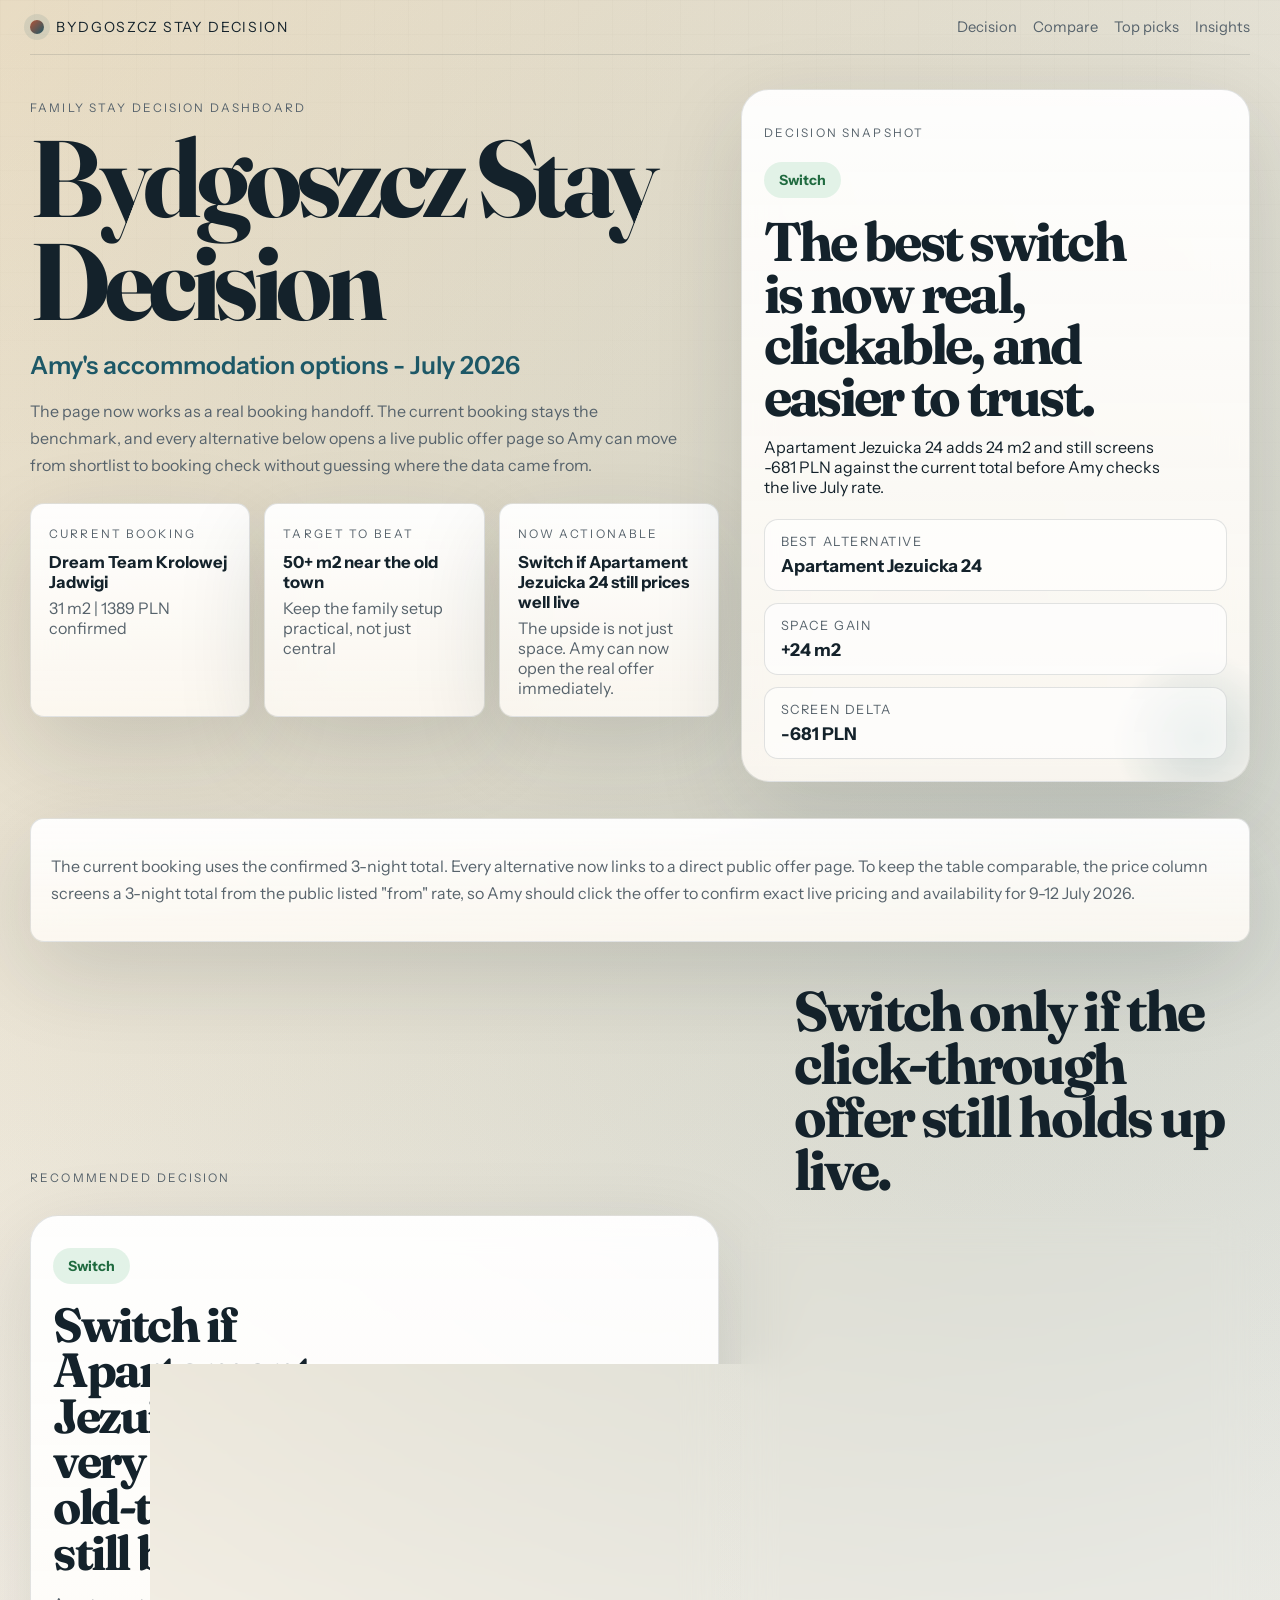
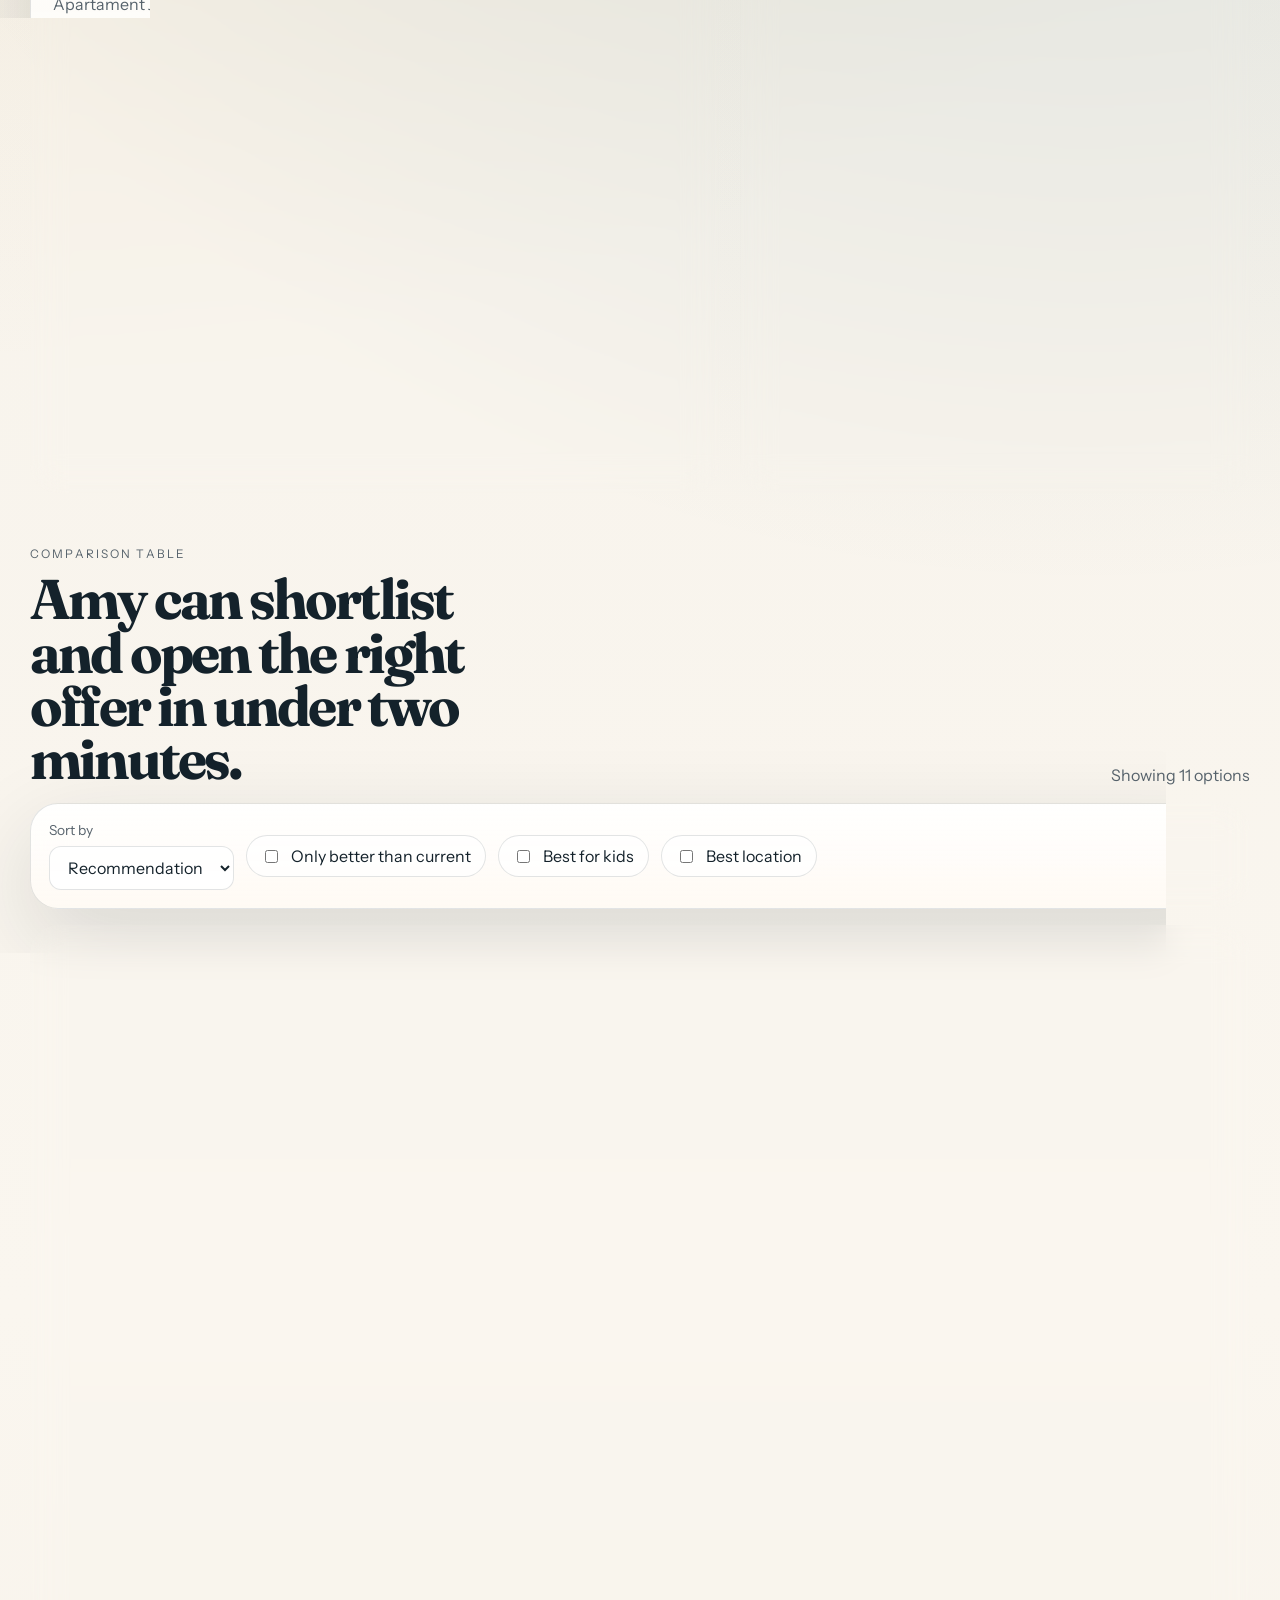
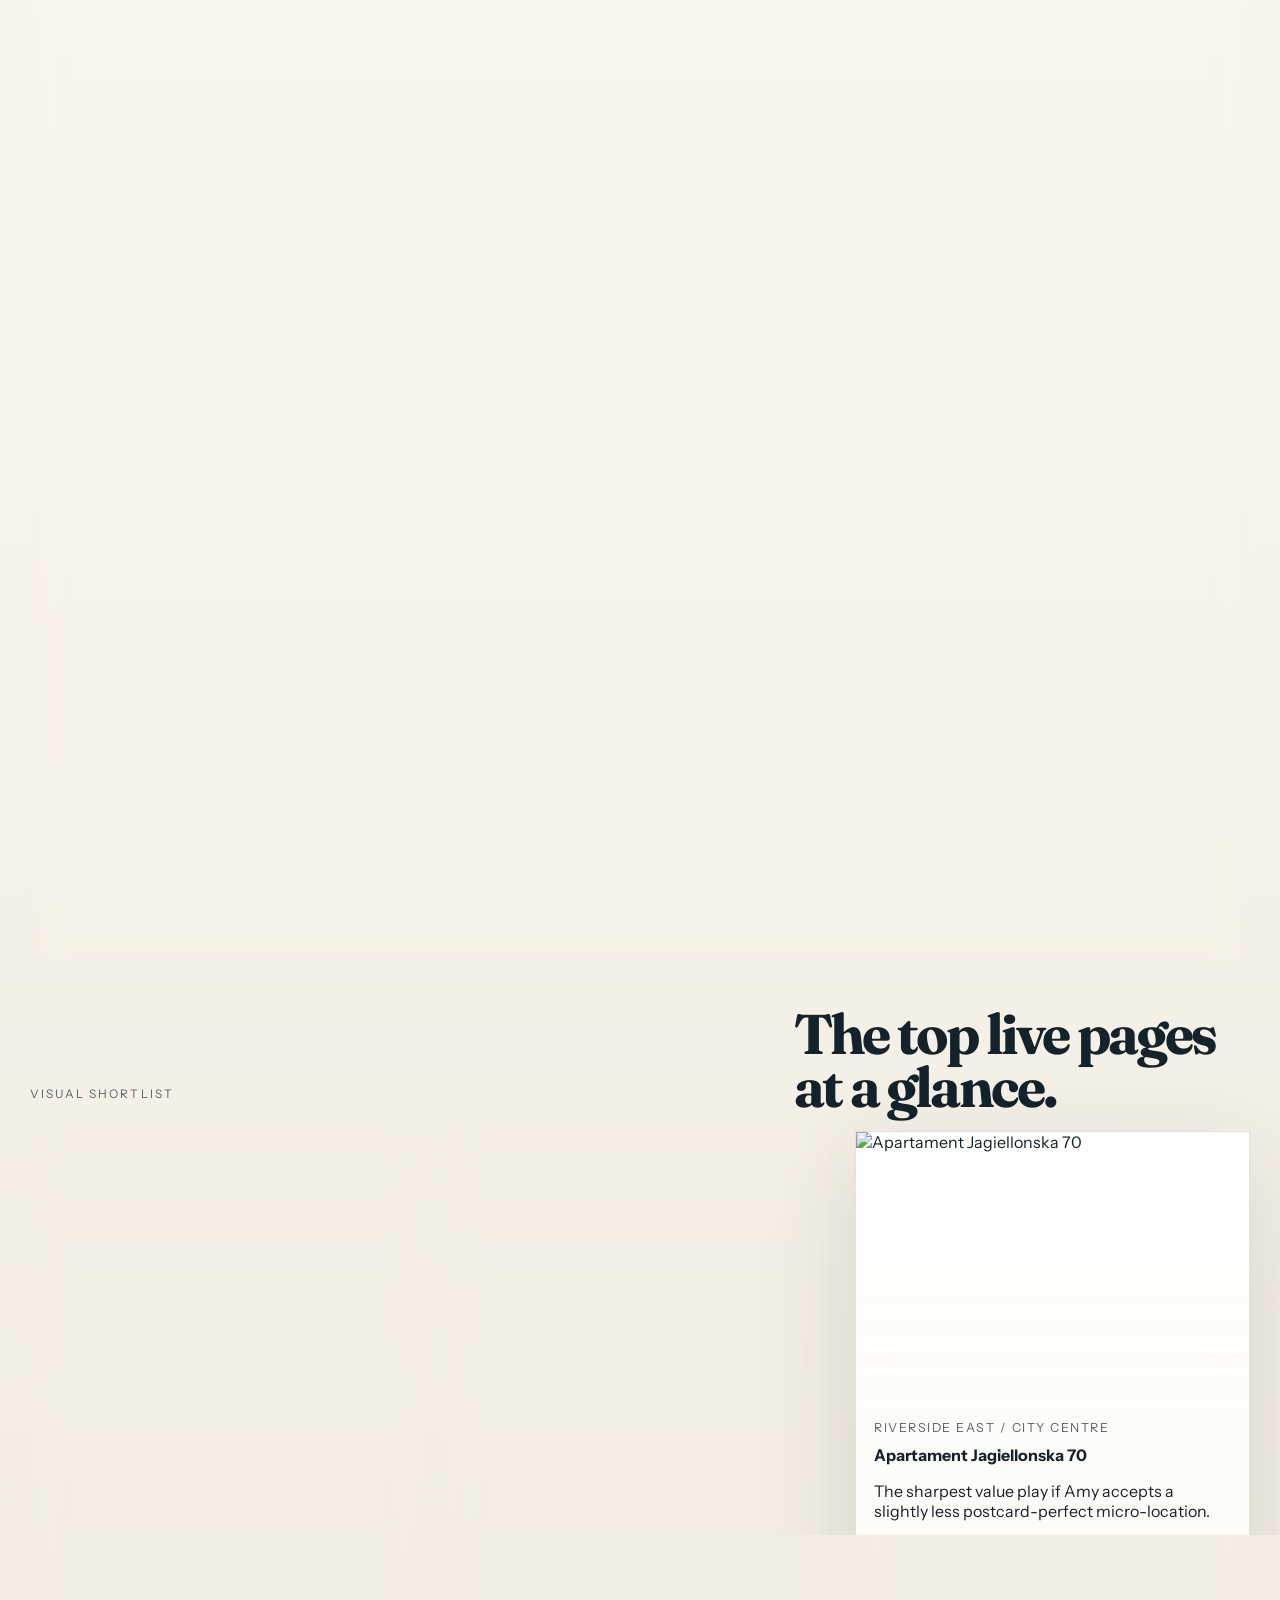
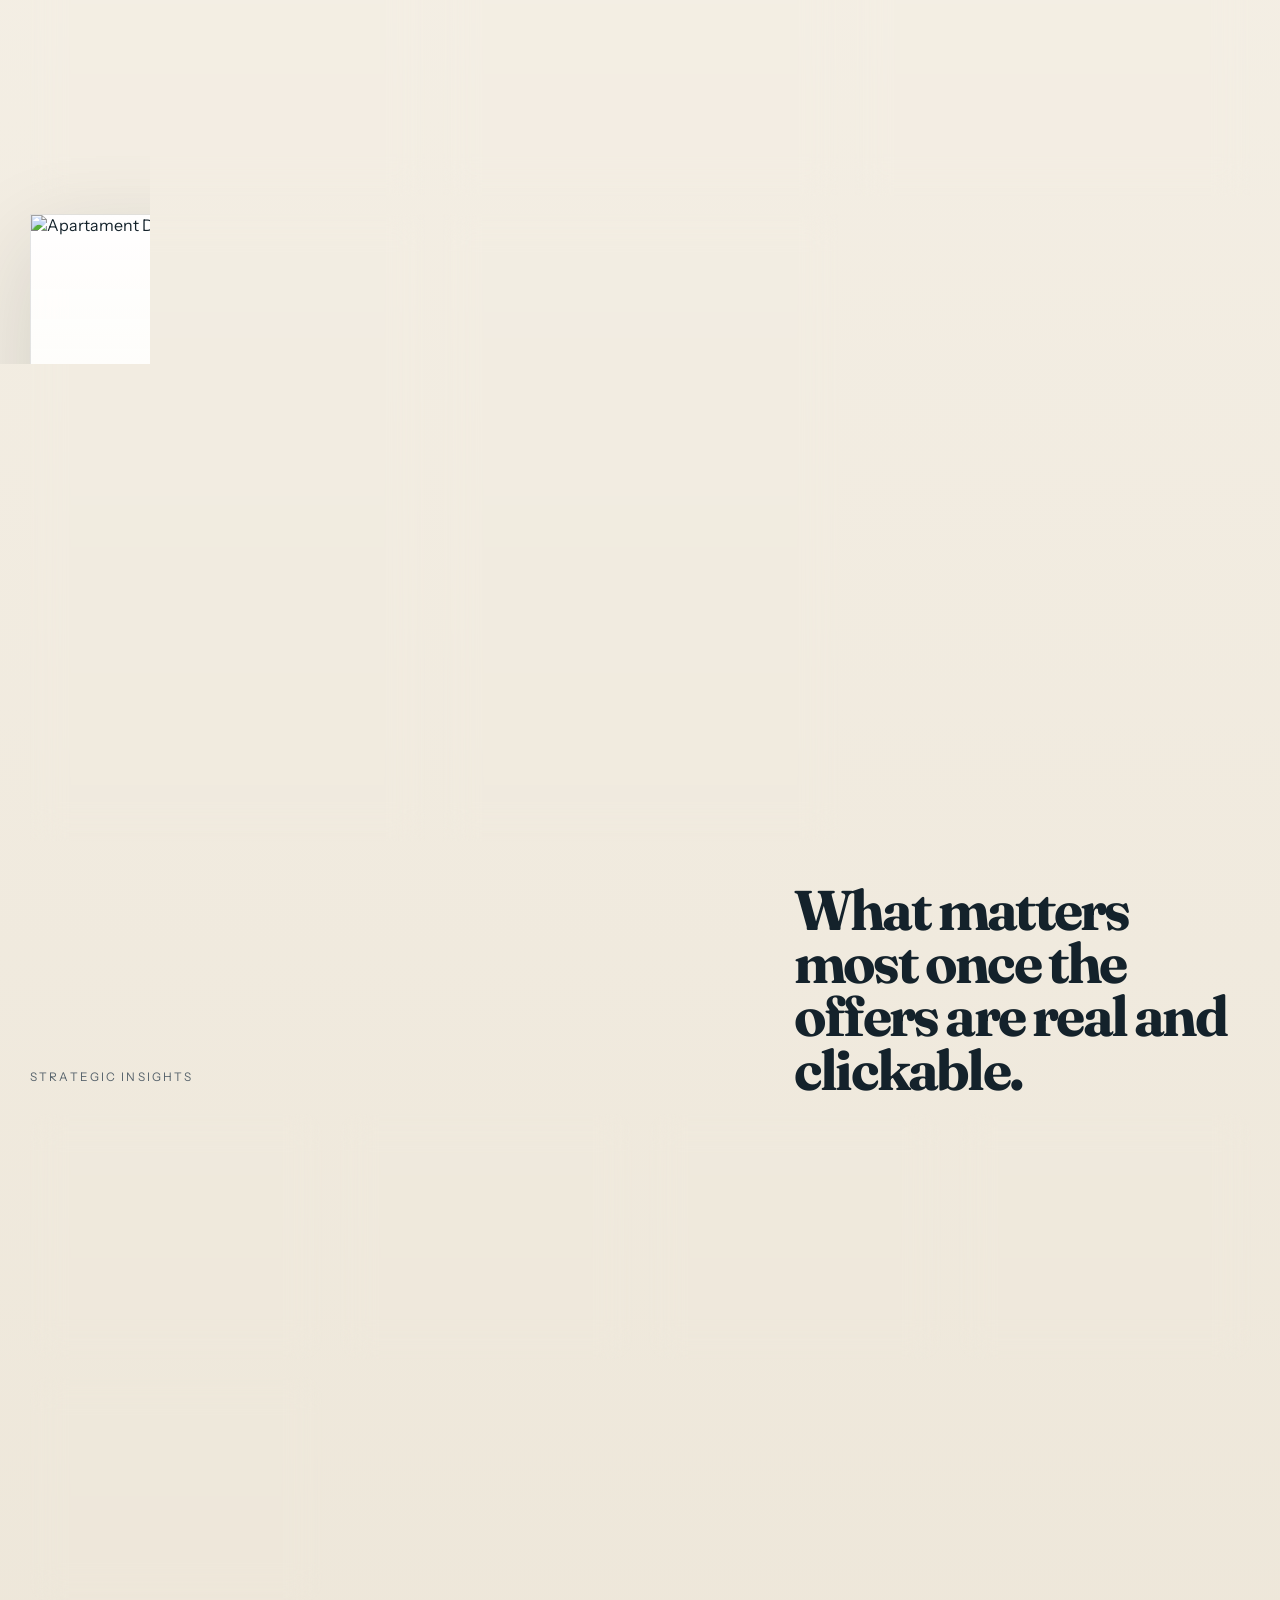
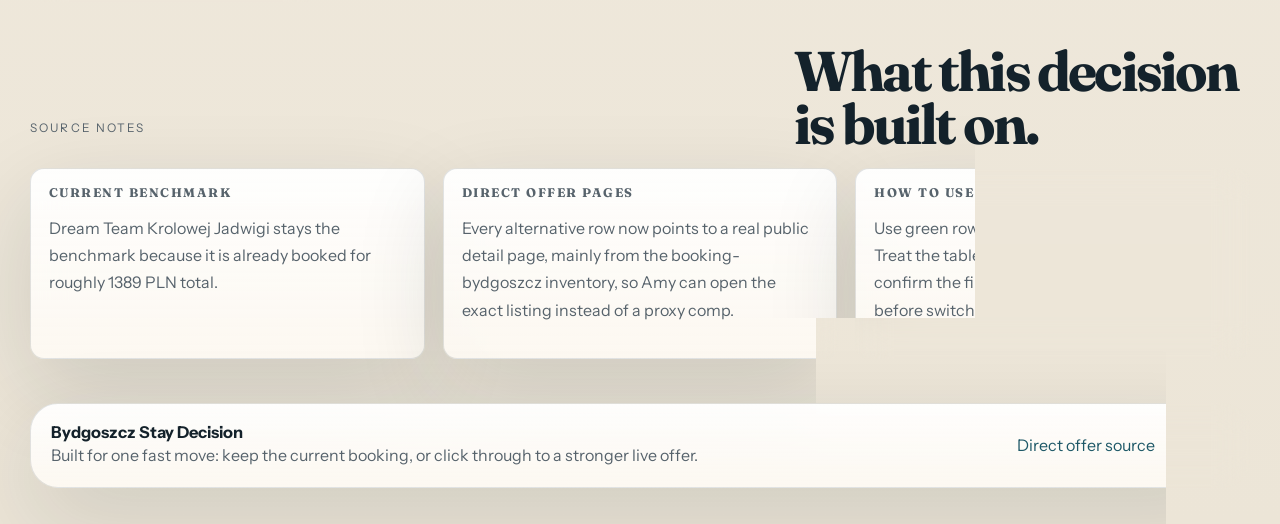
==== commit 6cb2fae6: "Add direct booking links to stay comparison" ====
--- a/index.html
+++ b/index.html
@@ -2,626 +2,263 @@
 <html lang="en">
 <head>
   <meta charset="UTF-8">
-  <meta name="viewport" content="width=device-width, initial-scale=1">
-  <title>Jakub Goscinny | Systems Design, Automation, and Workflow Portals</title>
+  <meta name="viewport" content="width=device-width, initial-scale=1.0">
+  <title>Bydgoszcz Stay Decision | Amy's accommodation options - July 2026</title>
   <meta
     name="description"
-    content="Jakub Goscinny builds operational software: workflow portals, automation layers, AI-assisted tools, and high-trust demos for business systems."
+    content="A clean decision dashboard comparing Amy's family accommodation options in Bydgoszcz for 9-12 July 2026."
   >
-  <meta name="theme-color" content="#11131a">
-  <meta name="color-scheme" content="light">
-  <link rel="canonical" href="https://jakubgoscinny-creator.github.io/">
-  <meta property="og:type" content="website">
-  <meta property="og:title" content="Jakub Goscinny | Systems Design, Automation, and Workflow Portals">
-  <meta
-    property="og:description"
-    content="Workflow portals, operational interfaces, automation layers, and AI-assisted tools built with a product mindset and delivery discipline."
-  >
-  <meta property="og:url" content="https://jakubgoscinny-creator.github.io/">
-  <meta name="twitter:card" content="summary_large_image">
-  <meta name="twitter:title" content="Jakub Goscinny | Systems Design, Automation, and Workflow Portals">
-  <meta
-    name="twitter:description"
-    content="A premium GitHub Pages profile site focused on systems thinking, automation, AI workflows, and operational software."
-  >
-  <script>
-    document.documentElement.classList.add("js");
-  </script>
-  <link rel="icon" href="assets/favicon.svg" type="image/svg+xml">
   <link rel="preconnect" href="https://fonts.googleapis.com">
   <link rel="preconnect" href="https://fonts.gstatic.com" crossorigin>
   <link
-    href="https://fonts.googleapis.com/css2?family=Familjen+Grotesk:wght@400;500;600;700&family=IBM+Plex+Mono:wght@400;500;600&family=IBM+Plex+Sans:wght@400;500;600&display=swap"
+    href="https://fonts.googleapis.com/css2?family=Fraunces:opsz,wght@9..144,500;600;700&family=Instrument+Sans:wght@400;500;600;700&display=swap"
     rel="stylesheet"
   >
   <link rel="stylesheet" href="styles.css">
 </head>
 <body>
-  <a class="skip-link" href="#main">Skip to content</a>
-
-  <div class="site-chrome" aria-hidden="true">
-    <div class="site-glow site-glow-a"></div>
-    <div class="site-glow site-glow-b"></div>
+  <div class="page-shell">
+    <header class="topbar">
+      <a class="brand" href="#top">
+        <span class="brand-mark"></span>
+        <span>Bydgoszcz Stay Decision</span>
+      </a>
+      <nav class="topnav" aria-label="Page sections">
+        <a href="#decision">Decision</a>
+        <a href="#compare">Compare</a>
+        <a href="#cards">Top picks</a>
+        <a href="#insights">Insights</a>
+      </nav>
+    </header>
+
+    <main id="top">
+      <section class="hero">
+        <div class="hero-copy">
+          <p class="eyebrow">Family stay decision dashboard</p>
+          <h1>Bydgoszcz Stay Decision</h1>
+          <p class="subtitle">Amy's accommodation options - July 2026</p>
+          <p class="hero-text">
+            The page now works as a real booking handoff. The current booking stays the benchmark,
+            and every alternative below opens a live public offer page so Amy can move from shortlist
+            to booking check without guessing where the data came from.
+          </p>
+
+          <div class="hero-signals">
+            <article class="signal-card">
+              <span class="signal-label">Current booking</span>
+              <strong>Dream Team Krolowej Jadwigi</strong>
+              <span>31 m2 | 1389 PLN confirmed</span>
+            </article>
+            <article class="signal-card">
+              <span class="signal-label">Target to beat</span>
+              <strong>50+ m2 near the old town</strong>
+              <span>Keep the family setup practical, not just central</span>
+            </article>
+            <article class="signal-card">
+              <span class="signal-label">Now actionable</span>
+              <strong id="heroTake">Every alternative now opens a real offer page</strong>
+              <span id="heroSupport">Use the table to shortlist, then click through to confirm the live July rate.</span>
+            </article>
+          </div>
+        </div>
+
+        <aside class="hero-panel">
+          <p class="panel-kicker">Decision snapshot</p>
+          <div class="hero-pill" id="heroDecisionPill">Switch</div>
+          <h2 id="heroDecisionHeading">The best switch is now directly clickable.</h2>
+          <p id="heroDecisionText">
+            Amy no longer has to trust an abstract comp table. The best-ranked alternatives now open
+            to real offer pages, which makes the final decision cleaner and faster.
+          </p>
+          <dl class="decision-metrics">
+            <div>
+              <dt>Best alternative</dt>
+              <dd id="metricBestOption">Apartament Jezuicka 24</dd>
+            </div>
+            <div>
+              <dt>Space gain</dt>
+              <dd id="metricSpaceGain">+24 m2</dd>
+            </div>
+            <div>
+              <dt>Screen delta</dt>
+              <dd id="metricBudgetDelta">-681 PLN</dd>
+            </div>
+          </dl>
+        </aside>
+      </section>
+
+      <section class="method-note">
+        <p>
+          The current booking uses the confirmed 3-night total. Every alternative now links to a
+          direct public offer page. To keep the table comparable, the price column screens a
+          3-night total from the public listed "from" rate, so Amy should click the offer to confirm
+          exact live pricing and availability for 9-12 July 2026.
+        </p>
+      </section>
+
+      <section class="decision-section" id="decision">
+        <div class="section-heading">
+          <p class="eyebrow">Recommended Decision</p>
+          <h2>Switch only if the click-through offer still holds up live.</h2>
+        </div>
+
+        <div class="decision-layout">
+          <article class="decision-main">
+            <div class="decision-badge" id="decisionBadge">Switch</div>
+            <h3 id="decisionTitle">Switch if Apartament Jezuicka 24 or a similar live old-town page is still bookable.</h3>
+            <p id="decisionReason">
+              Dream Team still wins on certainty, but the family gives up too much breathing room.
+              The best live alternatives now give Amy both a clearer shortlist and a direct path to
+              the actual listing page.
+            </p>
+            <div class="decision-points">
+              <div>
+                <span>Why switch</span>
+                <p id="whySwitch">
+                  The leading live offers add real family space and let Amy click straight into the listing.
+                </p>
+              </div>
+              <div>
+                <span>Why keep</span>
+                <p id="whyKeep">
+                  If live July pricing jumps or availability disappears, the current booking remains the low-risk move.
+                </p>
+              </div>
+              <div>
+                <span>Extra-night impact</span>
+                <p id="extraNight">
+                  The listed nightly floor is useful for screening, but the final extra-night cost still needs live confirmation on the offer page.
+                </p>
+              </div>
+            </div>
+          </article>
+
+          <aside class="decision-ranking">
+            <div class="ranking-head">
+              <h3>Top alternatives</h3>
+              <p>Ranked by family fit, location strength, value screen, and live click-through quality.</p>
+            </div>
+            <div class="ranking-list" id="rankingList"></div>
+          </aside>
+        </div>
+      </section>
+
+      <section class="comparison-section" id="compare">
+        <div class="section-heading comparison-head">
+          <div>
+            <p class="eyebrow">Comparison Table</p>
+            <h2>Amy can shortlist and open the right offer in under two minutes.</h2>
+          </div>
+          <p class="comparison-count" id="comparisonCount">Showing 11 options</p>
+        </div>
+
+        <div class="controls-panel">
+          <label class="control-field">
+            <span>Sort by</span>
+            <select id="sortBy">
+              <option value="decision">Recommendation</option>
+              <option value="price">Price</option>
+              <option value="location">Location</option>
+              <option value="value">Value</option>
+            </select>
+          </label>
+
+          <label class="toggle-chip">
+            <input type="checkbox" id="betterOnly">
+            <span>Only better than current</span>
+          </label>
+
+          <label class="toggle-chip">
+            <input type="checkbox" id="kidsOnly">
+            <span>Best for kids</span>
+          </label>
+
+          <label class="toggle-chip">
+            <input type="checkbox" id="locationOnly">
+            <span>Best location</span>
+          </label>
+        </div>
+
+        <div class="table-wrap">
+          <table>
+            <thead>
+              <tr>
+                <th>Property Name</th>
+                <th>Area</th>
+                <th>Price (PLN)</th>
+                <th>Size (m2)</th>
+                <th>Sleeps Comfortably?</th>
+                <th>Location Score</th>
+                <th>Value Score</th>
+                <th>Notes</th>
+                <th>Offer</th>
+                <th>Verdict</th>
+              </tr>
+            </thead>
+            <tbody id="comparisonBody"></tbody>
+          </table>
+        </div>
+      </section>
+
+      <section class="cards-section" id="cards">
+        <div class="section-heading">
+          <p class="eyebrow">Visual Shortlist</p>
+          <h2>The top live pages at a glance.</h2>
+        </div>
+        <div class="cards-grid" id="cardsGrid"></div>
+      </section>
+
+      <section class="insights-section" id="insights">
+        <div class="section-heading">
+          <p class="eyebrow">Strategic Insights</p>
+          <h2>What matters most once the offers are real and clickable.</h2>
+        </div>
+        <div class="insights-grid" id="insightsGrid"></div>
+      </section>
+
+      <section class="source-section">
+        <div class="section-heading">
+          <p class="eyebrow">Source Notes</p>
+          <h2>What this decision is built on.</h2>
+        </div>
+        <div class="source-grid">
+          <article>
+            <h3>Current benchmark</h3>
+            <p>
+              Dream Team Krolowej Jadwigi stays the benchmark because it is already booked for
+              roughly 1389 PLN total.
+            </p>
+          </article>
+          <article>
+            <h3>Direct offer pages</h3>
+            <p>
+              Every alternative row now points to a real public detail page, mainly from the
+              booking-bydgoszcz inventory, so Amy can open the exact listing instead of a proxy comp.
+            </p>
+          </article>
+          <article>
+            <h3>How to use it</h3>
+            <p>
+              Use green rows as the first live tabs to open. Treat the table as a decision screen,
+              then confirm the final July rate on the offer page before switching.
+            </p>
+          </article>
+        </div>
+      </section>
+    </main>
+
+    <footer class="footer">
+      <div>
+        <strong>Bydgoszcz Stay Decision</strong>
+        <span>Built for one fast move: keep the current booking, or click through to a stronger live offer.</span>
+      </div>
+      <div class="footer-meta">
+        <a href="https://booking-bydgoszcz.pl/offers/searching/true" target="_blank" rel="noreferrer">Direct offer source</a>
+        <a href="https://jakubgoscinny-creator.github.io/" target="_blank" rel="noreferrer">Live site</a>
+      </div>
+    </footer>
   </div>
 
-  <header class="site-header">
-    <div class="shell site-header-inner">
-      <a class="brand" href="#top" aria-label="Go to homepage">
-        <span class="brand-mark"></span>
-        <span class="brand-copy">
-          <strong>Jakub Goscinny</strong>
-          <span>Systems designer / automation consultant / builder</span>
-        </span>
-      </a>
-
-      <nav class="site-nav" aria-label="Primary">
-        <a href="#selected-work">Work</a>
-        <a href="#capabilities">Capabilities</a>
-        <a href="#tooling">Tooling</a>
-        <a href="#brief">Brief</a>
-        <a href="#contact">Contact</a>
-      </nav>
-    </div>
-  </header>
-
-  <main id="main">
-    <section class="hero shell section" id="top">
-      <div class="hero-copy">
-        <p class="eyebrow">Operational software for real workflows</p>
-        <h1>I design the layer between process, people, and automation.</h1>
-        <p class="lead">
-          I build workflow portals, AI-assisted tools, and operational interfaces for teams
-          that need more clarity and less friction. The public work leans toward Podio and
-          ProcFu-style business systems, decision tools, premium demos, and practical software
-          that helps operators move work with confidence.
-        </p>
-        <div class="hero-actions">
-          <a class="button button-primary" href="#brief">Start project brief</a>
-          <a class="button button-secondary" href="#selected-work">View selected work</a>
-        </div>
-
-        <ul class="signal-list" aria-label="Core focus areas">
-          <li>Workflow portals</li>
-          <li>Automation systems</li>
-          <li>AI-assisted delivery</li>
-          <li>Proposal-ready briefs</li>
-        </ul>
-      </div>
-
-      <aside class="hero-panel">
-        <div class="panel-system-map" aria-hidden="true">
-          <span class="map-node map-node-core">Operational clarity</span>
-          <span class="map-node map-node-a">Portal UI</span>
-          <span class="map-node map-node-b">Automation</span>
-          <span class="map-node map-node-c">Data layer</span>
-          <span class="map-node map-node-d">AI assist</span>
-          <span class="map-line map-line-a"></span>
-          <span class="map-line map-line-b"></span>
-          <span class="map-line map-line-c"></span>
-          <span class="map-line map-line-d"></span>
-        </div>
-
-        <div class="panel-copy">
-          <p class="panel-label">Current working pattern</p>
-          <h2>Software that makes a system legible before it gets expensive.</h2>
-          <p>
-            The GitHub footprint is strongest where interfaces meet process: portal concepts,
-            decision-support tools, polished static artifacts, and fuller product builds when
-            the workflow needs data, auth, or typed application structure.
-          </p>
-        </div>
-
-        <dl class="panel-metrics">
-          <div>
-            <dt>Mode</dt>
-            <dd>Builder with product discipline</dd>
-          </div>
-          <div>
-            <dt>Shape</dt>
-            <dd>Portal, workflow, demo, operator UI</dd>
-          </div>
-          <div>
-            <dt>Bias</dt>
-            <dd>Practical transformation over theatre</dd>
-          </div>
-        </dl>
-      </aside>
-    </section>
-
-    <section class="section shell" id="about">
-      <div class="section-header reveal">
-        <p class="eyebrow">What I do</p>
-        <h2>Business systems should feel usable, explainable, and operationally sharp.</h2>
-      </div>
-
-      <div class="split-copy">
-        <p class="reveal" data-delay="40">
-          I am most useful when the brief is not “make a website”, but “make the workflow make
-          sense”. That usually means portal interfaces, proposal hubs, operator surfaces,
-          decision tools, or automation layers around an existing process. The job is to turn a
-          messy operational reality into software that people can actually trust.
-        </p>
-        <p class="reveal" data-delay="100">
-          Sometimes that output is a self-contained HTML artifact that clarifies the system fast.
-          Sometimes it grows into a fuller application with Next.js, TypeScript, a database
-          layer, and document generation. The constant is systems thinking, delivery depth, and a
-          preference for concrete utility over empty innovation language.
-        </p>
-      </div>
-    </section>
-
-    <section class="section shell" id="selected-work">
-      <div class="section-header reveal">
-        <p class="eyebrow">Selected work</p>
-        <h2>Public projects that best show the operating model.</h2>
-      </div>
-
-      <div class="work-grid">
-        <article class="work-card work-card-featured reveal">
-          <div class="work-card-head">
-            <span class="pill">Portal demo</span>
-            <span class="work-year">2026</span>
-          </div>
-          <h3>ZCG Disposition Hub</h3>
-          <p>
-            A Podio-first disposition portal concept for wholesale real estate, built as a single
-            polished artifact with a deal board, buyer database, campaign builder, workflow
-            engine, and AI underwriting concept.
-          </p>
-          <ul class="tag-list" aria-label="ZCG project tags">
-            <li>Podio-first</li>
-            <li>Workflow engine</li>
-            <li>AI underwriting concept</li>
-          </ul>
-          <div class="card-actions">
-            <a href="https://github.com/jakubgoscinny-creator/zcg-dispo-hub-demo" target="_blank" rel="noreferrer">Repository</a>
-            <a href="https://jakubgoscinny-creator.github.io/zcg-dispo-hub-demo/" target="_blank" rel="noreferrer">Live demo</a>
-          </div>
-        </article>
-
-        <article class="work-card reveal" data-delay="60">
-          <div class="work-card-head">
-            <span class="pill">Full product build</span>
-            <span class="work-year">2026</span>
-          </div>
-          <h3>CCO Platform</h3>
-          <p>
-            A fuller web application for certification exam simulation, showing the move beyond
-            static pages into Next.js, TypeScript, Drizzle, Neon, and PDF-capable product
-            architecture.
-          </p>
-          <div class="card-actions">
-            <a href="https://github.com/jakubgoscinny-creator/cco-platform" target="_blank" rel="noreferrer">Repository</a>
-          </div>
-        </article>
-
-        <article class="work-card reveal" data-delay="120">
-          <div class="work-card-head">
-            <span class="pill">Premium MVP</span>
-            <span class="work-year">2026</span>
-          </div>
-          <h3>Stock AIgent</h3>
-          <p>
-            A luxury-feeling static MVP for a finance-flavoured AI product. Strong signal for
-            product positioning, premium interface treatment, and low-overhead prototyping.
-          </p>
-          <div class="card-actions">
-            <a href="https://github.com/jakubgoscinny-creator/stock-aigent" target="_blank" rel="noreferrer">Repository</a>
-          </div>
-        </article>
-
-        <article class="work-card reveal">
-          <div class="work-card-head">
-            <span class="pill">Automation note</span>
-            <span class="work-year">2026</span>
-          </div>
-          <h3>Windows Operator</h3>
-          <p>
-            A technical article and interface piece about the moment where browser automation is
-            no longer enough and AI tooling needs desktop-level control.
-          </p>
-          <div class="card-actions">
-            <a href="https://github.com/jakubgoscinny-creator/windows-operator-blog" target="_blank" rel="noreferrer">Repository</a>
-          </div>
-        </article>
-
-        <article class="work-card reveal" data-delay="60">
-          <div class="work-card-head">
-            <span class="pill">Decision tool</span>
-            <span class="work-year">2026</span>
-          </div>
-          <h3>AI PC Compare Bydgoszcz</h3>
-          <p>
-            A static decision-support site for comparing workstations for AI and development,
-            structured around trade-offs, service constraints, and recommendation logic.
-          </p>
-          <div class="card-actions">
-            <a href="https://github.com/jakubgoscinny-creator/ai-pc-compare-bydgoszcz" target="_blank" rel="noreferrer">Repository</a>
-          </div>
-        </article>
-      </div>
-    </section>
-
-    <section class="section shell" id="capabilities">
-      <div class="section-header reveal">
-        <p class="eyebrow">Capabilities</p>
-        <h2>Where I add the most value.</h2>
-      </div>
-
-      <div class="capability-grid">
-        <article class="capability-card reveal">
-          <h3>Workflow portals</h3>
-          <p>
-            Operator-first interfaces that make status, next actions, and business logic visible
-            instead of hiding them in process debt.
-          </p>
-        </article>
-        <article class="capability-card reveal" data-delay="60">
-          <h3>Automation system design</h3>
-          <p>
-            Turning manual steps into reliable flows without losing readability, control, or the
-            human judgement points that still matter.
-          </p>
-        </article>
-        <article class="capability-card reveal" data-delay="120">
-          <h3>AI-assisted operational tools</h3>
-          <p>
-            Practical AI layers for drafting, comparison, estimation, or recommendation work that
-            needs to live inside a real workflow rather than beside it.
-          </p>
-        </article>
-        <article class="capability-card reveal" data-delay="180">
-          <h3>High-trust prototypes</h3>
-          <p>
-            Premium demos and lightweight product artifacts that help teams validate the shape of
-            a system before they commit to heavy implementation.
-          </p>
-        </article>
-      </div>
-    </section>
-
-    <section class="section shell" id="tooling">
-      <div class="section-header reveal">
-        <p class="eyebrow">Tooling and stack</p>
-        <h2>Chosen for clarity, speed, and maintainability.</h2>
-      </div>
-
-      <div class="tooling-grid">
-        <article class="tool-group reveal">
-          <h3>Workflow and ops</h3>
-          <ul class="chip-list">
-            <li>Podio</li>
-            <li>ProcFu-style portals</li>
-            <li>Operator flows</li>
-            <li>Proposal hubs</li>
-            <li>Decision support</li>
-          </ul>
-        </article>
-        <article class="tool-group reveal" data-delay="60">
-          <h3>Frontend</h3>
-          <ul class="chip-list">
-            <li>HTML</li>
-            <li>CSS</li>
-            <li>JavaScript</li>
-            <li>React</li>
-            <li>Next.js</li>
-            <li>TypeScript</li>
-          </ul>
-        </article>
-        <article class="tool-group reveal" data-delay="120">
-          <h3>Data and backend</h3>
-          <ul class="chip-list">
-            <li>Drizzle ORM</li>
-            <li>Neon</li>
-            <li>Typed schemas</li>
-            <li>Document generation</li>
-            <li>Auth-ready app structure</li>
-          </ul>
-        </article>
-        <article class="tool-group reveal" data-delay="180">
-          <h3>Automation and AI</h3>
-          <ul class="chip-list">
-            <li>Workflow automation</li>
-            <li>Browser tooling</li>
-            <li>Desktop automation concepts</li>
-            <li>AI-assisted UX</li>
-            <li>Prompt-driven delivery</li>
-          </ul>
-        </article>
-      </div>
-    </section>
-
-    <section class="section shell" id="principles">
-      <div class="section-header reveal">
-        <p class="eyebrow">Operating principles</p>
-        <h2>The work should reduce ambiguity, not decorate it.</h2>
-      </div>
-
-      <div class="principle-grid">
-        <article class="principle-card reveal">
-          <h3>Make state visible</h3>
-          <p>
-            Good operational software should show what is happening, what is blocked, and what
-            happens next without making the user decode the system.
-          </p>
-        </article>
-        <article class="principle-card reveal" data-delay="60">
-          <h3>Reduce decision latency</h3>
-          <p>
-            The best tools tighten the loop between seeing the situation, choosing a direction,
-            and taking action.
-          </p>
-        </article>
-        <article class="principle-card reveal" data-delay="120">
-          <h3>Build for operators, not slides</h3>
-          <p>
-            A beautiful interface matters, but it earns its keep only when it supports real work,
-            real judgement, and real constraints.
-          </p>
-        </article>
-      </div>
-    </section>
-
-    <section class="section shell" id="brief">
-      <div class="section-header reveal">
-        <p class="eyebrow">Project idea wizard</p>
-        <h2>Turn a rough project idea into a proposal-ready brief.</h2>
-      </div>
-
-      <div class="wizard-layout">
-        <section class="wizard-card reveal">
-          <div class="wizard-intro">
-            <p>
-              This is a fast scoping flow for visitors who already know the problem, but need a
-              clearer brief to discuss timeline, proposal shape, and budget range.
-            </p>
-            <p class="wizard-runtime">Usually 3 minutes. No backend. Your summary stays in the browser until you copy or send it.</p>
-          </div>
-
-          <ol class="wizard-steps" aria-label="Wizard steps">
-            <li class="is-active">1. Project shape</li>
-            <li>2. Current workflow</li>
-            <li>3. Outcomes and constraints</li>
-            <li>4. Decision context</li>
-          </ol>
-
-          <form class="wizard-form" id="briefWizard">
-            <fieldset class="wizard-step is-active" data-step="0">
-              <legend>Project shape</legend>
-              <label class="field">
-                <span>Project name or working label</span>
-                <input type="text" name="projectName" maxlength="80" placeholder="Quoting portal refresh, intake workflow, AI triage layer...">
-              </label>
-
-              <div class="field-grid">
-                <label class="field">
-                  <span>What kind of project is it?</span>
-                  <select name="projectType">
-                    <option value="">Choose project shape</option>
-                    <option>Workflow portal</option>
-                    <option>Operational dashboard</option>
-                    <option>Automation layer</option>
-                    <option>AI-assisted tool</option>
-                    <option>Decision-support app</option>
-                    <option>Product prototype</option>
-                    <option>Business system redesign</option>
-                  </select>
-                </label>
-
-                <label class="field">
-                  <span>Who will use it most?</span>
-                  <input type="text" name="primaryUsers" placeholder="Operators, sales team, coordinators, founders...">
-                </label>
-              </div>
-
-              <fieldset class="choice-group">
-                <legend>What should this turn into?</legend>
-                <div class="choice-grid">
-                  <label class="check-chip"><input type="checkbox" name="deliverables" value="Portal or dashboard">Portal or dashboard</label>
-                  <label class="check-chip"><input type="checkbox" name="deliverables" value="Workflow automation">Workflow automation</label>
-                  <label class="check-chip"><input type="checkbox" name="deliverables" value="AI assistant or recommendation layer">AI assistant or recommendation layer</label>
-                  <label class="check-chip"><input type="checkbox" name="deliverables" value="Clickable prototype">Clickable prototype</label>
-                  <label class="check-chip"><input type="checkbox" name="deliverables" value="Spec and phased proposal">Spec and phased proposal</label>
-                </div>
-              </fieldset>
-            </fieldset>
-
-            <fieldset class="wizard-step" data-step="1">
-              <legend>Current workflow</legend>
-              <label class="field">
-                <span>Main bottleneck</span>
-                <textarea name="currentState" rows="4" placeholder="What is slow, messy, manual, unclear, duplicated, or blocking decisions today?"></textarea>
-              </label>
-
-              <label class="field">
-                <span>What happens today?</span>
-                <textarea name="workflowReality" rows="4" placeholder="Describe the current process in simple terms: who does what, where work gets stuck, and what tools are involved."></textarea>
-              </label>
-
-              <fieldset class="choice-group">
-                <legend>What systems are already in the picture?</legend>
-                <div class="choice-grid">
-                  <label class="check-chip"><input type="checkbox" name="systems" value="Podio">Podio</label>
-                  <label class="check-chip"><input type="checkbox" name="systems" value="ProcFu">ProcFu</label>
-                  <label class="check-chip"><input type="checkbox" name="systems" value="Spreadsheets">Spreadsheets</label>
-                  <label class="check-chip"><input type="checkbox" name="systems" value="Email or chat">Email or chat</label>
-                  <label class="check-chip"><input type="checkbox" name="systems" value="Custom web app">Custom web app</label>
-                  <label class="check-chip"><input type="checkbox" name="systems" value="AI tools">AI tools</label>
-                </div>
-              </fieldset>
-
-              <label class="field">
-                <span>What must stay in place?</span>
-                <input type="text" name="mustKeep" placeholder="Existing tool, process rule, approval path, compliance constraint...">
-              </label>
-            </fieldset>
-
-            <fieldset class="wizard-step" data-step="2">
-              <legend>Outcomes and constraints</legend>
-              <label class="field">
-                <span>What outcome would make this worth doing?</span>
-                <textarea name="desiredOutcome" rows="4" placeholder="Describe the operational result you want: faster turnaround, clearer visibility, fewer handoffs, stronger proposal flow..."></textarea>
-              </label>
-
-              <div class="field-grid">
-                <label class="field">
-                  <span>Desired timeline</span>
-                  <select name="timeline">
-                    <option value="">Choose timeline</option>
-                    <option>Urgent: within 2-4 weeks</option>
-                    <option>Near term: within 1-2 months</option>
-                    <option>Quarter-scale: within 3-4 months</option>
-                    <option>Flexible / exploratory</option>
-                  </select>
-                </label>
-
-                <label class="field">
-                  <span>Budget shape</span>
-                  <select name="budget">
-                    <option value="">Choose budget range</option>
-                    <option>Discovery-first / not fixed yet</option>
-                    <option>Lean MVP budget</option>
-                    <option>Mid-range operational build</option>
-                    <option>Larger phased implementation</option>
-                  </select>
-                </label>
-              </div>
-
-              <fieldset class="choice-group">
-                <legend>What should a proposal answer?</legend>
-                <div class="choice-grid">
-                  <label class="check-chip"><input type="checkbox" name="proposalNeeds" value="Scope options">Scope options</label>
-                  <label class="check-chip"><input type="checkbox" name="proposalNeeds" value="Phased delivery plan">Phased delivery plan</label>
-                  <label class="check-chip"><input type="checkbox" name="proposalNeeds" value="Integration risks">Integration risks</label>
-                  <label class="check-chip"><input type="checkbox" name="proposalNeeds" value="Timeline scenarios">Timeline scenarios</label>
-                  <label class="check-chip"><input type="checkbox" name="proposalNeeds" value="Budget scenarios">Budget scenarios</label>
-                  <label class="check-chip"><input type="checkbox" name="proposalNeeds" value="Prototype recommendation">Prototype recommendation</label>
-                </div>
-              </fieldset>
-            </fieldset>
-
-            <fieldset class="wizard-step" data-step="3">
-              <legend>Decision context</legend>
-              <div class="field-grid">
-                <label class="field">
-                  <span>Who decides or sponsors this?</span>
-                  <input type="text" name="decisionMaker" placeholder="Founder, ops lead, sales director, internal sponsor...">
-                </label>
-
-                <label class="field">
-                  <span>How clear is the scope today?</span>
-                  <select name="confidence">
-                    <option value="">Choose current clarity</option>
-                    <option>Clear enough to estimate</option>
-                    <option>Partly clear, needs shaping</option>
-                    <option>Still exploratory / problem-first</option>
-                  </select>
-                </label>
-              </div>
-
-              <label class="field">
-                <span>Anything a proposal should not miss?</span>
-                <textarea name="additionalContext" rows="4" placeholder="Dependencies, internal politics, compliance, rollout worries, team adoption, or anything else that changes the proposal."></textarea>
-              </label>
-            </fieldset>
-
-            <div class="wizard-actions">
-              <button class="button button-secondary" type="button" id="briefBack" disabled>Back</button>
-              <button class="button button-primary" type="button" id="briefNext">Next step</button>
-            </div>
-          </form>
-        </section>
-
-        <aside class="brief-summary reveal" data-delay="100">
-          <p class="panel-label">Proposal seed</p>
-          <h3>Your summary updates live as you fill the wizard.</h3>
-          <div class="brief-output" id="briefOutput" aria-live="polite"></div>
-          <p class="summary-note" id="briefRecommendation">
-            Suggested first move: start with a lightweight brief so timeline and budget can be discussed against a shared understanding of the workflow.
-          </p>
-          <div class="summary-actions">
-            <button class="button button-secondary" type="button" id="copyBrief">Copy brief</button>
-            <a
-              class="button button-primary"
-              id="issueLink"
-              href="https://github.com/jakubgoscinny-creator/jakubgoscinny-creator.github.io/issues/new?title=Project%20inquiry"
-              target="_blank"
-              rel="noreferrer"
-            >
-              Send as GitHub inquiry
-            </a>
-          </div>
-        </aside>
-      </div>
-    </section>
-
-    <section class="section shell" id="contact">
-      <div class="contact-card reveal">
-        <div>
-          <p class="eyebrow">Contact</p>
-          <h2>If the workflow is messy, that is usually the brief.</h2>
-          <p class="contact-copy">
-            Best first step: use the project idea wizard above and turn rough context into a
-            cleaner brief. If you already know what you need, GitHub is still the public front
-            door for starting the conversation.
-          </p>
-        </div>
-        <div class="hero-actions">
-          <a
-            class="button button-primary"
-            href="https://github.com/jakubgoscinny-creator"
-            target="_blank"
-            rel="noreferrer"
-          >
-            Review repositories
-          </a>
-          <a
-            class="button button-secondary"
-            href="https://github.com/jakubgoscinny-creator/jakubgoscinny-creator.github.io/issues/new?title=Project%20inquiry"
-            target="_blank"
-            rel="noreferrer"
-          >
-            Start a GitHub conversation
-          </a>
-        </div>
-      </div>
-    </section>
-  </main>
-
-  <footer class="site-footer">
-    <div class="shell site-footer-inner">
-      <p>
-        Built as a static GitHub Pages site with plain HTML, CSS, and JavaScript for long-term
-        maintainability.
-      </p>
-      <div class="footer-links">
-        <a href="https://github.com/jakubgoscinny-creator" target="_blank" rel="noreferrer">GitHub profile</a>
-        <a href="https://github.com/jakubgoscinny-creator?tab=repositories" target="_blank" rel="noreferrer">Repositories</a>
-        <span>Updated <span id="year"></span></span>
-      </div>
-    </div>
-  </footer>
-
-  <script type="application/ld+json">
-    {
-      "@context": "https://schema.org",
-      "@type": "Person",
-      "name": "Jakub Goscinny",
-      "url": "https://jakubgoscinny-creator.github.io/",
-      "sameAs": [
-        "https://github.com/jakubgoscinny-creator"
-      ],
-      "jobTitle": "Systems designer and automation consultant",
-      "knowsAbout": [
-        "Workflow portals",
-        "Automation systems",
-        "Podio",
-        "ProcFu",
-        "AI-assisted tools",
-        "Business systems"
-      ]
-    }
-  </script>
-  <script src="script.js" defer></script>
+  <script src="script.js"></script>
 </body>
 </html>
--- a/styles.css
+++ b/styles.css
@@ -1,22 +1,29 @@
 :root {
-  --bg: #f4efe7;
-  --bg-alt: rgba(255, 255, 255, 0.62);
-  --bg-strong: #ffffff;
-  --surface: rgba(255, 255, 255, 0.76);
-  --surface-strong: rgba(19, 23, 31, 0.96);
-  --ink: #12161d;
-  --ink-soft: #39414d;
-  --muted: #5b6471;
-  --line: rgba(18, 22, 29, 0.12);
-  --line-strong: rgba(18, 22, 29, 0.22);
-  --accent: #b35a2f;
-  --accent-alt: #0f6c65;
-  --shadow-soft: 0 24px 60px rgba(31, 27, 22, 0.12);
-  --radius: 28px;
-  --shell: min(1180px, calc(100vw - 48px));
-  --display: "Familjen Grotesk", sans-serif;
-  --body: "IBM Plex Sans", sans-serif;
-  --mono: "IBM Plex Mono", monospace;
+  --paper: #f4f0e8;
+  --paper-strong: #ece5d7;
+  --surface: rgba(255, 251, 245, 0.86);
+  --surface-strong: rgba(255, 255, 255, 0.94);
+  --ink: #14222b;
+  --muted: #57636c;
+  --line: rgba(20, 34, 43, 0.12);
+  --line-strong: rgba(20, 34, 43, 0.22);
+  --river: #1d5867;
+  --river-soft: #e0edf0;
+  --brick: #b25438;
+  --olive: #5e745d;
+  --gold: #b88a2f;
+  --good: #dff1e4;
+  --good-ink: #1f6a3f;
+  --neutral: #fff1cf;
+  --neutral-ink: #946a15;
+  --bad: #f7ddd8;
+  --bad-ink: #8d3d2d;
+  --shadow: 0 30px 90px rgba(20, 34, 43, 0.14);
+  --radius-xl: 28px;
+  --radius-lg: 20px;
+  --radius-md: 14px;
+  --display: "Fraunces", serif;
+  --body: "Instrument Sans", sans-serif;
 }
 
 *,
@@ -34,12 +41,10 @@
   font-family: var(--body);
   color: var(--ink);
   background:
-    radial-gradient(circle at 12% 8%, rgba(179, 90, 47, 0.18), transparent 22%),
-    radial-gradient(circle at 82% 16%, rgba(15, 108, 101, 0.18), transparent 20%),
-    linear-gradient(180deg, #f7f2ea 0%, #f4efe7 44%, #eee6d8 100%);
+    radial-gradient(circle at top left, rgba(184, 138, 47, 0.2), transparent 28%),
+    radial-gradient(circle at 85% 12%, rgba(29, 88, 103, 0.16), transparent 22%),
+    linear-gradient(180deg, var(--paper), #faf6ef 42%, var(--paper-strong));
   min-height: 100vh;
-  -webkit-font-smoothing: antialiased;
-  text-rendering: optimizeLegibility;
 }
 
 body::before {
@@ -47,993 +52,726 @@
   position: fixed;
   inset: 0;
   pointer-events: none;
-  opacity: 0.28;
-  background-image:
-    linear-gradient(rgba(18, 22, 29, 0.04) 1px, transparent 1px),
-    linear-gradient(90deg, rgba(18, 22, 29, 0.04) 1px, transparent 1px);
+  background:
+    linear-gradient(rgba(20, 34, 43, 0.03) 1px, transparent 1px),
+    linear-gradient(90deg, rgba(20, 34, 43, 0.03) 1px, transparent 1px);
   background-size: 34px 34px;
-  mask-image: linear-gradient(180deg, rgba(0, 0, 0, 0.84), transparent 92%);
-}
-
-body::after {
-  content: "";
-  position: fixed;
-  inset: 0;
-  pointer-events: none;
-  opacity: 0.05;
-  background-image: url("data:image/svg+xml,%3Csvg viewBox='0 0 220 220' xmlns='http://www.w3.org/2000/svg'%3E%3Cfilter id='n'%3E%3CfeTurbulence type='fractalNoise' baseFrequency='1.2' numOctaves='3' stitchTiles='stitch' /%3E%3C/filter%3E%3Crect width='220' height='220' filter='url(%23n)' /%3E%3C/svg%3E");
-  background-size: 140px 140px;
+  mask-image: linear-gradient(180deg, rgba(0, 0, 0, 0.72), transparent 88%);
+  opacity: 0.5;
+}
+
+img {
+  display: block;
+  max-width: 100%;
 }
 
 a {
   color: inherit;
-  text-decoration: none;
 }
 
 button,
-input,
-textarea,
-select {
+select,
+input {
   font: inherit;
 }
 
-.skip-link {
-  position: absolute;
-  left: 16px;
-  top: -48px;
-  padding: 10px 14px;
-  background: var(--surface-strong);
-  color: #f7f2ea;
-  border-radius: 999px;
-  z-index: 30;
-  transition: top 0.2s ease;
-}
-
-.skip-link:focus {
-  top: 16px;
-}
-
-.shell {
-  width: var(--shell);
+.page-shell {
+  width: min(1220px, calc(100vw - 28px));
   margin: 0 auto;
-}
-
-.site-chrome {
-  position: fixed;
-  inset: 0;
-  pointer-events: none;
-  z-index: 0;
-}
-
-.site-glow {
-  position: absolute;
-  border-radius: 999px;
-  filter: blur(90px);
-  opacity: 0.55;
-}
-
-.site-glow-a {
-  top: 0;
-  right: 6vw;
-  width: 26vw;
-  height: 22vw;
-  background: rgba(179, 90, 47, 0.14);
-}
-
-.site-glow-b {
-  top: 18rem;
-  left: 4vw;
-  width: 18vw;
-  height: 22vw;
-  background: rgba(15, 108, 101, 0.12);
-}
-
-.site-header {
-  position: sticky;
-  top: 0;
-  z-index: 20;
-  backdrop-filter: blur(18px);
-  background: linear-gradient(180deg, rgba(247, 242, 234, 0.88), rgba(247, 242, 234, 0.68));
-  border-bottom: 1px solid rgba(18, 22, 29, 0.08);
-}
-
-.site-header-inner {
+  position: relative;
+  z-index: 1;
+}
+
+.topbar {
   display: flex;
   justify-content: space-between;
   align-items: center;
-  gap: 24px;
-  min-height: 82px;
+  gap: 20px;
+  padding: 18px 0;
+  border-bottom: 1px solid var(--line);
 }
 
 .brand {
   display: inline-flex;
   align-items: center;
-  gap: 14px;
+  gap: 12px;
+  font-size: 0.88rem;
+  letter-spacing: 0.12em;
+  text-transform: uppercase;
+  text-decoration: none;
 }
 
 .brand-mark {
-  width: 16px;
-  height: 16px;
-  border-radius: 4px;
-  background:
-    linear-gradient(135deg, var(--accent), rgba(179, 90, 47, 0.42)),
-    linear-gradient(45deg, rgba(15, 108, 101, 0.88), rgba(15, 108, 101, 0.28));
-  box-shadow: 0 0 0 8px rgba(179, 90, 47, 0.08);
-}
-
-.brand-copy {
+  width: 14px;
+  height: 14px;
+  border-radius: 50%;
+  background: linear-gradient(135deg, var(--brick), var(--river));
+  box-shadow: 0 0 0 6px rgba(29, 88, 103, 0.1);
+}
+
+.topnav {
+  display: flex;
+  gap: 16px;
+  flex-wrap: wrap;
+  font-size: 0.92rem;
+}
+
+.topnav a {
+  color: var(--muted);
+  text-decoration: none;
+}
+
+.hero,
+.decision-layout {
   display: grid;
-  gap: 3px;
-}
-
-.brand-copy strong {
-  font-family: var(--display);
-  font-size: 1rem;
-  letter-spacing: -0.02em;
-}
-
-.brand-copy span:last-child {
-  color: var(--muted);
-  font-size: 0.8rem;
-  letter-spacing: 0.04em;
-  text-transform: uppercase;
-}
-
-.site-nav {
-  display: inline-flex;
-  align-items: center;
-  gap: 18px;
-  flex-wrap: wrap;
-}
-
-.site-nav a {
-  color: var(--muted);
-  font-size: 0.92rem;
-  transition: color 0.2s ease;
-}
-
-.site-nav a:hover,
-.site-nav a:focus-visible {
-  color: var(--ink);
-}
-
-.section {
-  position: relative;
-  z-index: 1;
-  padding: 56px 0;
-  scroll-margin-top: 100px;
+  gap: 22px;
 }
 
 .hero {
-  padding: 64px 0 42px;
-  display: grid;
-  grid-template-columns: minmax(0, 1.18fr) minmax(320px, 0.82fr);
-  gap: 28px;
-  align-items: start;
-}
-
-.eyebrow {
-  margin: 0 0 18px;
-  color: var(--accent-alt);
-  font-family: var(--mono);
-  font-size: 0.74rem;
+  padding: 34px 0 18px;
+}
+
+.eyebrow,
+.panel-kicker,
+.signal-label {
   letter-spacing: 0.18em;
   text-transform: uppercase;
-}
-
-h1,
-h2,
-h3 {
+  font-size: 0.74rem;
+  color: var(--muted);
+}
+
+.hero h1,
+.section-heading h2,
+.hero-panel h2,
+.decision-main h3,
+.ranking-head h3,
+.source-section h3 {
+  font-family: var(--display);
   margin: 0;
-  font-family: var(--display);
+  line-height: 0.95;
   letter-spacing: -0.05em;
 }
 
-h1 {
-  max-width: 11ch;
-  font-size: clamp(3.6rem, 9vw, 7.1rem);
-  line-height: 0.92;
-}
-
-.lead {
-  margin: 22px 0 0;
-  max-width: 62ch;
-  color: var(--ink-soft);
-  font-size: 1.13rem;
-  line-height: 1.78;
-}
-
-.hero-actions,
-.card-actions,
-.footer-links {
-  display: flex;
-  flex-wrap: wrap;
-  gap: 16px;
-}
-
-.hero-actions {
-  margin-top: 28px;
-}
-
-.button {
+.hero h1 {
+  font-size: clamp(3.2rem, 10vw, 6.8rem);
+  max-width: 10ch;
+  margin-top: 12px;
+}
+
+.subtitle {
+  margin: 16px 0 0;
+  font-size: clamp(1.1rem, 3vw, 1.55rem);
+  font-weight: 600;
+  color: var(--river);
+}
+
+.hero-text,
+.decision-main p,
+.ranking-head p,
+.source-section p,
+.method-note p,
+.footer span {
+  color: var(--muted);
+  line-height: 1.7;
+}
+
+.hero-text {
+  max-width: 60ch;
+  margin: 18px 0 0;
+  font-size: 1rem;
+}
+
+.hero-signals {
+  display: grid;
+  gap: 14px;
+  margin-top: 24px;
+}
+
+.signal-card,
+.hero-panel,
+.decision-main,
+.decision-ranking,
+.controls-panel,
+.table-wrap,
+.card-item,
+.insight-card,
+.source-grid article,
+.method-note,
+.footer {
+  border: 1px solid var(--line);
+  background: linear-gradient(180deg, var(--surface-strong), var(--surface));
+  box-shadow: var(--shadow);
+  backdrop-filter: blur(16px);
+}
+
+.signal-card,
+.source-grid article {
+  padding: 18px;
+  border-radius: var(--radius-md);
+}
+
+.signal-card strong {
+  display: block;
+  margin-top: 10px;
+  font-size: 1.04rem;
+}
+
+.signal-card span:last-child {
+  display: block;
+  margin-top: 6px;
+  color: var(--muted);
+}
+
+.hero-panel {
+  padding: 22px;
+  border-radius: var(--radius-xl);
+  position: relative;
+  overflow: hidden;
+}
+
+.hero-panel::after {
+  content: "";
+  position: absolute;
+  right: -40px;
+  bottom: -46px;
+  width: 180px;
+  height: 180px;
+  border-radius: 50%;
+  background: radial-gradient(circle, rgba(29, 88, 103, 0.18), transparent 68%);
+}
+
+.hero-pill,
+.decision-badge,
+.table-badge,
+.score-chip,
+.status-chip,
+.price-meta {
   display: inline-flex;
   align-items: center;
   justify-content: center;
-  gap: 10px;
-  min-height: 50px;
-  padding: 0 20px;
   border-radius: 999px;
-  border: 1px solid transparent;
+  font-weight: 700;
+}
+
+.hero-pill,
+.decision-badge {
+  padding: 9px 15px;
+  background: rgba(223, 241, 228, 0.88);
+  color: var(--good-ink);
+  font-size: 0.88rem;
+  margin-top: 10px;
+}
+
+.hero-panel h2 {
+  font-size: clamp(2rem, 5vw, 3.4rem);
+  max-width: 10ch;
+  margin-top: 18px;
+}
+
+.hero-panel p {
+  margin-top: 14px;
+  max-width: 38ch;
+}
+
+.decision-metrics {
+  display: grid;
+  gap: 12px;
+  margin: 22px 0 0;
+  position: relative;
+  z-index: 1;
+}
+
+.decision-metrics div {
+  padding: 14px 16px;
+  border-radius: var(--radius-md);
+  border: 1px solid var(--line);
+  background: rgba(255, 255, 255, 0.62);
+}
+
+.decision-metrics dt {
+  font-size: 0.8rem;
+  letter-spacing: 0.12em;
+  text-transform: uppercase;
+  color: var(--muted);
+}
+
+.decision-metrics dd {
+  margin: 6px 0 0;
+  font-size: 1.1rem;
+  font-weight: 700;
+}
+
+.method-note {
+  margin-top: 18px;
+  padding: 18px 20px;
+  border-radius: var(--radius-md);
+}
+
+.section-heading {
+  display: flex;
+  justify-content: space-between;
+  align-items: end;
+  gap: 18px;
+  margin-bottom: 18px;
+}
+
+.section-heading h2 {
+  font-size: clamp(2rem, 5vw, 3.5rem);
+  max-width: 12ch;
+}
+
+.decision-section,
+.comparison-section,
+.cards-section,
+.insights-section,
+.source-section {
+  padding: 42px 0 0;
+}
+
+.decision-main,
+.decision-ranking,
+.controls-panel,
+.table-wrap,
+.footer {
+  border-radius: var(--radius-xl);
+}
+
+.decision-main,
+.decision-ranking {
+  padding: 22px;
+}
+
+.decision-main h3 {
+  font-size: clamp(1.9rem, 4vw, 3rem);
+  margin-top: 18px;
+  max-width: 12ch;
+}
+
+.decision-reason,
+.decision-main p {
+  max-width: 58ch;
+}
+
+.decision-points {
+  display: grid;
+  gap: 14px;
+  margin-top: 24px;
+}
+
+.decision-points div {
+  padding: 16px 18px;
+  border-radius: var(--radius-md);
+  border: 1px solid var(--line);
+  background: rgba(255, 255, 255, 0.56);
+}
+
+.decision-points span,
+.ranking-item small,
+.card-meta,
+.insight-label,
+.source-grid h3 {
+  display: block;
+  letter-spacing: 0.12em;
+  text-transform: uppercase;
+  font-size: 0.78rem;
+  color: var(--muted);
+}
+
+.decision-points p,
+.insight-card p,
+.card-item p {
+  margin: 8px 0 0;
+}
+
+.ranking-list {
+  display: grid;
+  gap: 12px;
+  margin-top: 18px;
+}
+
+.ranking-item {
+  padding: 16px;
+  border-radius: var(--radius-md);
+  border: 1px solid var(--line);
+  background: rgba(255, 255, 255, 0.58);
+}
+
+.ranking-item strong {
+  display: block;
+  font-size: 1.12rem;
+  margin-top: 7px;
+}
+
+.ranking-meta {
+  display: flex;
+  flex-wrap: wrap;
+  gap: 8px;
+  margin-top: 12px;
+}
+
+.ranking-actions,
+.card-actions {
+  margin-top: 16px;
+}
+
+.score-chip,
+.status-chip,
+.price-meta,
+.table-badge {
+  padding: 6px 10px;
+  font-size: 0.78rem;
+  letter-spacing: 0.02em;
+}
+
+.score-chip {
+  background: var(--river-soft);
+  color: var(--river);
+}
+
+.status-chip.is-upgrade,
+.table-badge.is-upgrade {
+  background: var(--good);
+  color: var(--good-ink);
+}
+
+.status-chip.is-consider,
+.table-badge.is-consider {
+  background: var(--neutral);
+  color: var(--neutral-ink);
+}
+
+.status-chip.is-keep,
+.table-badge.is-keep {
+  background: rgba(29, 88, 103, 0.12);
+  color: var(--river);
+}
+
+.price-meta {
+  background: rgba(20, 34, 43, 0.08);
+  color: var(--muted);
   font-weight: 600;
-  transition:
-    transform 0.2s ease,
-    box-shadow 0.2s ease,
-    border-color 0.2s ease,
-    background 0.2s ease;
-}
-
-.button:hover,
-.button:focus-visible {
-  transform: translateY(-2px);
-}
-
-.button-primary {
-  background: linear-gradient(135deg, var(--ink), #212836);
-  color: #f6efe6;
-  box-shadow: 0 18px 38px rgba(18, 22, 29, 0.2);
-}
-
-.button-secondary {
-  background: rgba(255, 255, 255, 0.52);
-  border-color: rgba(18, 22, 29, 0.12);
-  color: var(--ink);
-}
-
-.button-secondary:hover,
-.button-secondary:focus-visible {
-  background: rgba(255, 255, 255, 0.85);
-  border-color: rgba(18, 22, 29, 0.24);
-}
-
-.signal-list {
+}
+
+.comparison-head h2 {
+  max-width: 12ch;
+}
+
+.comparison-count {
+  margin: 0;
+  color: var(--muted);
+}
+
+.offer-link {
+  display: inline-flex;
+  align-items: center;
+  justify-content: center;
+  min-height: 42px;
+  padding: 10px 16px;
+  border-radius: 999px;
+  border: 1px solid rgba(29, 88, 103, 0.16);
+  background: linear-gradient(135deg, rgba(29, 88, 103, 0.96), rgba(22, 64, 76, 0.96));
+  color: #f8fbfc;
+  font-size: 0.88rem;
+  font-weight: 700;
+  text-decoration: none;
+  box-shadow: 0 16px 30px rgba(29, 88, 103, 0.2);
+  transition: transform 0.18s ease, box-shadow 0.18s ease, background 0.18s ease;
+}
+
+.offer-link:hover {
+  transform: translateY(-1px);
+  box-shadow: 0 20px 36px rgba(29, 88, 103, 0.24);
+}
+
+.offer-link:focus-visible {
+  outline: 3px solid rgba(184, 138, 47, 0.36);
+  outline-offset: 2px;
+}
+
+.offer-link--muted {
+  border-color: var(--line);
+  background: rgba(20, 34, 43, 0.08);
+  color: var(--muted);
+  box-shadow: none;
+}
+
+.offer-link--muted:hover {
+  transform: none;
+  box-shadow: none;
+}
+
+.offer-link--table {
+  width: 100%;
+  min-width: 116px;
+}
+
+.controls-panel {
   display: flex;
   flex-wrap: wrap;
   gap: 12px;
-  margin: 30px 0 0;
-  padding: 0;
-  list-style: none;
-}
-
-.signal-list li,
-.pill,
-.chip-list li {
-  display: inline-flex;
   align-items: center;
-  gap: 8px;
-  min-height: 36px;
-  padding: 0 14px;
-  border-radius: 999px;
-  border: 1px solid rgba(18, 22, 29, 0.1);
-  background: rgba(255, 255, 255, 0.58);
-  color: var(--muted);
-  font-size: 0.9rem;
-}
-
-.hero-panel,
-.work-card,
-.capability-card,
-.tool-group,
-.principle-card,
-.contact-card,
-.wizard-card,
-.brief-summary {
-  border: 1px solid var(--line);
-  border-radius: var(--radius);
-  background:
-    linear-gradient(180deg, rgba(255, 255, 255, 0.74), rgba(247, 240, 229, 0.92));
-  box-shadow: var(--shadow-soft);
-}
-
-.hero-panel {
-  padding: 24px;
-  overflow: hidden;
-}
-
-.panel-system-map {
-  position: relative;
-  min-height: 290px;
-  border-radius: 24px;
-  background:
-    radial-gradient(circle at top right, rgba(15, 108, 101, 0.14), transparent 32%),
-    radial-gradient(circle at left center, rgba(179, 90, 47, 0.12), transparent 38%),
-    linear-gradient(180deg, rgba(17, 19, 26, 0.98), rgba(29, 34, 45, 0.96));
-  color: #f7f1e9;
-  overflow: hidden;
-}
-
-.panel-system-map::before {
-  content: "";
-  position: absolute;
-  inset: 16px;
-  border: 1px solid rgba(255, 255, 255, 0.08);
-  border-radius: 20px;
-}
-
-.map-node {
-  position: absolute;
-  display: inline-flex;
-  align-items: center;
-  justify-content: center;
-  min-height: 34px;
-  padding: 0 12px;
-  border-radius: 999px;
-  border: 1px solid rgba(255, 255, 255, 0.12);
-  background: rgba(255, 255, 255, 0.06);
-  font-family: var(--mono);
-  font-size: 0.74rem;
-  letter-spacing: 0.04em;
-}
-
-.map-node-core {
-  top: 112px;
-  left: 50%;
-  transform: translateX(-50%);
-  background: rgba(179, 90, 47, 0.18);
-  border-color: rgba(179, 90, 47, 0.34);
-}
-
-.map-node-a {
-  top: 42px;
-  left: 34px;
-}
-
-.map-node-b {
-  top: 48px;
-  right: 34px;
-}
-
-.map-node-c {
-  bottom: 36px;
-  left: 48px;
-}
-
-.map-node-d {
-  bottom: 44px;
-  right: 42px;
-}
-
-.map-line {
-  position: absolute;
-  background: linear-gradient(90deg, rgba(255, 255, 255, 0.06), rgba(255, 255, 255, 0.28), rgba(255, 255, 255, 0.06));
-  transform-origin: left center;
-  height: 1px;
-}
-
-.map-line-a {
-  top: 103px;
-  left: 112px;
-  width: 108px;
-  transform: rotate(33deg);
-}
-
-.map-line-b {
-  top: 104px;
-  right: 114px;
-  width: 102px;
-  transform: rotate(-31deg);
-}
-
-.map-line-c {
-  bottom: 93px;
-  left: 124px;
-  width: 98px;
-  transform: rotate(-34deg);
-}
-
-.map-line-d {
-  bottom: 94px;
-  right: 118px;
-  width: 92px;
-  transform: rotate(30deg);
-}
-
-.panel-copy {
-  margin-top: 22px;
-}
-
-.panel-label,
-.work-year {
-  color: var(--muted);
-  font-family: var(--mono);
-  font-size: 0.76rem;
-  letter-spacing: 0.12em;
-  text-transform: uppercase;
-}
-
-.hero-panel h2,
-.section-header h2,
-.contact-card h2 {
-  font-size: clamp(2rem, 4vw, 3.3rem);
-  line-height: 0.98;
-}
-
-.hero-panel h2 {
-  margin-top: 12px;
-  max-width: 12ch;
-}
-
-.hero-panel p,
-.contact-copy,
-.capability-card p,
-.principle-card p,
-.work-card p,
-.tool-group p {
-  color: var(--ink-soft);
-  line-height: 1.72;
-}
-
-.panel-metrics {
-  display: grid;
-  gap: 14px;
-  margin: 24px 0 0;
-}
-
-.panel-metrics div {
-  padding: 14px 16px;
-  border-radius: 18px;
-  background: rgba(255, 255, 255, 0.42);
-  border: 1px solid rgba(18, 22, 29, 0.08);
-}
-
-.panel-metrics dt {
-  color: var(--muted);
-  font-family: var(--mono);
-  font-size: 0.7rem;
-  letter-spacing: 0.12em;
-  text-transform: uppercase;
-}
-
-.panel-metrics dd {
-  margin: 8px 0 0;
-  font-weight: 600;
-}
-
-.section-header {
-  display: grid;
-  gap: 12px;
-  margin-bottom: 24px;
-}
-
-.section-header h2 {
-  max-width: 14ch;
-}
-
-.split-copy {
-  display: grid;
-  grid-template-columns: repeat(2, minmax(0, 1fr));
-  gap: 24px;
-}
-
-.split-copy p {
-  margin: 0;
-  padding: 24px;
-  border-top: 1px solid var(--line-strong);
-  font-size: 1.02rem;
-  line-height: 1.86;
-}
-
-.work-grid {
-  display: grid;
-  grid-template-columns: repeat(6, minmax(0, 1fr));
-  gap: 18px;
-}
-
-.work-card {
-  display: grid;
-  gap: 16px;
-  min-height: 100%;
-  padding: 22px;
-  grid-column: span 2;
-}
-
-.work-card-featured {
-  grid-column: span 3;
-}
-
-.work-card-head {
-  display: flex;
-  align-items: center;
-  justify-content: space-between;
-  gap: 16px;
-}
-
-.pill {
-  width: fit-content;
-  color: var(--ink);
-  background: rgba(179, 90, 47, 0.1);
-  border-color: rgba(179, 90, 47, 0.14);
-}
-
-.work-card h3,
-.capability-card h3,
-.tool-group h3,
-.principle-card h3 {
-  font-size: 1.6rem;
-  line-height: 1;
-}
-
-.tag-list,
-.chip-list {
-  display: flex;
-  flex-wrap: wrap;
-  gap: 10px;
-  list-style: none;
-  padding: 0;
-  margin: 0;
-}
-
-.tag-list li {
-  display: inline-flex;
-  min-height: 34px;
-  align-items: center;
-  padding: 0 12px;
-  border-radius: 999px;
-  background: rgba(15, 108, 101, 0.1);
-  color: #15534e;
-  border: 1px solid rgba(15, 108, 101, 0.16);
-  font-size: 0.84rem;
-}
-
-.card-actions a,
-.footer-links a {
-  position: relative;
-  color: var(--ink);
-  font-weight: 600;
-}
-
-.card-actions a::after,
-.footer-links a::after {
-  content: "";
-  position: absolute;
-  left: 0;
-  bottom: -3px;
-  width: 100%;
-  height: 1px;
-  background: currentColor;
-  transform: scaleX(0.3);
-  transform-origin: left center;
-  transition: transform 0.2s ease;
-}
-
-.card-actions a:hover::after,
-.card-actions a:focus-visible::after,
-.footer-links a:hover::after,
-.footer-links a:focus-visible::after {
-  transform: scaleX(1);
-}
-
-.capability-grid,
-.principle-grid,
-.tooling-grid {
-  display: grid;
-  gap: 18px;
-}
-
-.capability-grid {
-  grid-template-columns: repeat(4, minmax(0, 1fr));
-}
-
-.capability-card,
-.principle-card,
-.tool-group {
-  padding: 22px;
-}
-
-.tooling-grid {
-  grid-template-columns: repeat(4, minmax(0, 1fr));
-}
-
-.chip-list li {
-  color: var(--ink-soft);
-}
-
-.principle-grid {
-  grid-template-columns: repeat(3, minmax(0, 1fr));
-}
-
-.contact-card {
-  display: grid;
-  grid-template-columns: minmax(0, 1.1fr) minmax(280px, 0.9fr);
-  gap: 24px;
-  align-items: center;
-  padding: 28px;
-}
-
-.contact-card h2 {
-  max-width: 13ch;
-}
-
-.wizard-layout {
-  display: grid;
-  grid-template-columns: minmax(0, 1.12fr) minmax(320px, 0.88fr);
-  gap: 20px;
-}
-
-.wizard-card,
-.brief-summary {
-  padding: 24px;
-}
-
-.brief-summary {
-  position: sticky;
-  top: 108px;
-  height: fit-content;
-}
-
-.wizard-intro {
+  padding: 18px;
+}
+
+.control-field {
   display: grid;
   gap: 8px;
-  margin-bottom: 18px;
-}
-
-.wizard-intro p {
-  margin: 0;
-  color: var(--ink-soft);
-  line-height: 1.68;
-}
-
-.wizard-runtime {
-  color: var(--muted);
-  font-family: var(--mono);
-  font-size: 0.78rem;
-  letter-spacing: 0.04em;
-}
-
-.wizard-steps {
-  display: flex;
-  flex-wrap: wrap;
-  gap: 10px;
-  margin: 0 0 20px;
-  padding: 0;
-  list-style: none;
-}
-
-.wizard-steps li {
-  min-height: 36px;
-  display: inline-flex;
-  align-items: center;
-  padding: 0 12px;
-  border-radius: 999px;
-  background: rgba(255, 255, 255, 0.56);
-  border: 1px solid rgba(18, 22, 29, 0.08);
-  color: var(--muted);
+  min-width: 180px;
+}
+
+.control-field span {
   font-size: 0.86rem;
-}
-
-.wizard-steps li.is-active {
+  color: var(--muted);
+}
+
+.control-field select {
+  border: 1px solid var(--line);
+  border-radius: 12px;
+  background: rgba(255, 255, 255, 0.9);
   color: var(--ink);
-  background: rgba(15, 108, 101, 0.12);
-  border-color: rgba(15, 108, 101, 0.16);
-}
-
-.wizard-form {
-  display: grid;
-  gap: 20px;
-}
-
-.wizard-step {
-  display: none;
-  border: 0;
-  margin: 0;
-  padding: 0;
-  min-width: 0;
-}
-
-.wizard-step.is-active {
-  display: grid;
-  gap: 16px;
-}
-
-.wizard-step legend,
-.brief-summary h3 {
-  margin-bottom: 6px;
-  font-family: var(--display);
-  font-size: 1.75rem;
-  line-height: 1;
-}
-
-.field,
-.choice-group {
-  display: grid;
-  gap: 10px;
-}
-
-.field span,
-.choice-group legend {
-  font-weight: 600;
-}
-
-.field-grid {
-  display: grid;
-  grid-template-columns: repeat(2, minmax(0, 1fr));
-  gap: 14px;
-}
-
-.field input,
-.field textarea,
-.field select {
-  width: 100%;
-  border: 1px solid rgba(18, 22, 29, 0.12);
-  border-radius: 18px;
-  background: rgba(255, 255, 255, 0.72);
-  padding: 14px 16px;
-  color: var(--ink);
-  transition:
-    border-color 0.2s ease,
-    box-shadow 0.2s ease,
-    background 0.2s ease;
-}
-
-.field textarea {
-  resize: vertical;
-  min-height: 128px;
-}
-
-.field input:focus,
-.field textarea:focus,
-.field select:focus {
-  outline: none;
-  border-color: rgba(15, 108, 101, 0.42);
-  box-shadow: 0 0 0 4px rgba(15, 108, 101, 0.12);
-  background: #ffffff;
-}
-
-.choice-group {
-  border: 0;
-  margin: 0;
-  padding: 0;
-}
-
-.choice-grid {
-  display: flex;
-  flex-wrap: wrap;
-  gap: 10px;
-}
-
-.check-chip {
+  padding: 10px 14px;
+}
+
+.toggle-chip {
   display: inline-flex;
   align-items: center;
   gap: 10px;
-  min-height: 42px;
+  border: 1px solid var(--line);
+  border-radius: 999px;
   padding: 10px 14px;
-  border-radius: 18px;
-  border: 1px solid rgba(18, 22, 29, 0.1);
-  background: rgba(255, 255, 255, 0.56);
-  color: var(--ink-soft);
-}
-
-.check-chip input {
-  accent-color: var(--accent-alt);
-}
-
-.wizard-actions,
-.summary-actions {
+  background: rgba(255, 255, 255, 0.68);
+  cursor: pointer;
+  user-select: none;
+}
+
+.toggle-chip input {
+  accent-color: var(--river);
+}
+
+.table-wrap {
+  margin-top: 16px;
+  overflow: auto;
+}
+
+table {
+  width: 100%;
+  border-collapse: collapse;
+  min-width: 1000px;
+}
+
+thead th {
+  position: sticky;
+  top: 0;
+  z-index: 2;
+  background: rgba(244, 240, 232, 0.96);
+  font-size: 0.78rem;
+  letter-spacing: 0.12em;
+  text-transform: uppercase;
+  color: var(--muted);
+}
+
+th,
+td {
+  padding: 16px 14px;
+  text-align: left;
+  border-bottom: 1px solid var(--line);
+  vertical-align: top;
+}
+
+tbody tr {
+  transition: background-color 0.2s ease, transform 0.2s ease;
+}
+
+tbody tr:hover {
+  background: rgba(255, 255, 255, 0.64);
+}
+
+tbody tr.is-current {
+  background: rgba(29, 88, 103, 0.08);
+}
+
+tbody tr.is-better {
+  background: rgba(223, 241, 228, 0.38);
+}
+
+.property-cell strong,
+.card-item h3,
+.insight-card h3 {
+  display: block;
+  font-size: 1rem;
+}
+
+.property-cell span,
+.table-note,
+.table-price small,
+.comfort-cell span {
+  display: block;
+  margin-top: 5px;
+  color: var(--muted);
+  font-size: 0.9rem;
+}
+
+.comfort-cell {
+  font-weight: 700;
+}
+
+.comfort-cell.is-yes {
+  color: var(--good-ink);
+}
+
+.comfort-cell.is-no {
+  color: var(--bad-ink);
+}
+
+.score-value {
+  font-weight: 700;
+}
+
+.table-offer {
+  min-width: 142px;
+}
+
+.cards-grid,
+.insights-grid,
+.source-grid {
+  display: grid;
+  gap: 18px;
+}
+
+.card-item {
+  overflow: hidden;
+}
+
+.card-item img {
+  width: 100%;
+  aspect-ratio: 16 / 11;
+  object-fit: cover;
+}
+
+.card-body {
+  padding: 18px;
+}
+
+.card-item h3 {
+  margin-top: 10px;
+}
+
+.card-highlights {
   display: flex;
   flex-wrap: wrap;
-  gap: 12px;
-}
-
-.wizard-actions {
-  justify-content: space-between;
-}
-
-.brief-output {
-  display: grid;
-  gap: 14px;
-  margin-top: 18px;
-}
-
-.summary-block {
+  gap: 8px;
+  margin-top: 16px;
+}
+
+.card-highlights span {
+  padding: 7px 10px;
+  border-radius: 999px;
+  background: rgba(29, 88, 103, 0.1);
+  color: var(--river);
+  font-size: 0.84rem;
+}
+
+.card-why {
+  margin-top: 16px;
   padding-top: 14px;
-  border-top: 1px solid rgba(18, 22, 29, 0.08);
-}
-
-.summary-block strong {
-  display: block;
-  margin-bottom: 8px;
-  font-family: var(--mono);
-  font-size: 0.74rem;
-  letter-spacing: 0.12em;
-  text-transform: uppercase;
-  color: var(--muted);
-}
-
-.summary-block p,
-.summary-block li {
-  color: var(--ink-soft);
-  line-height: 1.68;
-}
-
-.summary-block p {
-  margin: 0;
-}
-
-.summary-block ul {
-  margin: 0;
-  padding-left: 18px;
-}
-
-.summary-note {
-  margin: 18px 0 0;
-  padding-top: 16px;
-  border-top: 1px solid rgba(18, 22, 29, 0.08);
-  color: var(--ink);
-  line-height: 1.68;
-}
-
-.site-footer {
-  position: relative;
-  z-index: 1;
-  padding: 22px 0 42px;
-}
-
-.site-footer-inner {
+  border-top: 1px solid var(--line);
+}
+
+.insight-card {
+  padding: 20px;
+  border-radius: var(--radius-lg);
+}
+
+.insight-card h3 {
+  margin-top: 12px;
+}
+
+.source-grid article {
+  min-height: 100%;
+}
+
+.footer {
+  margin: 44px 0 36px;
+  padding: 18px 20px;
   display: flex;
   justify-content: space-between;
-  gap: 24px;
+  gap: 18px;
+  align-items: center;
+}
+
+.footer strong {
+  display: block;
+  font-size: 1.02rem;
+}
+
+.footer-meta {
+  display: flex;
+  gap: 14px;
   flex-wrap: wrap;
-  padding-top: 22px;
-  border-top: 1px solid var(--line);
-  color: var(--muted);
-  font-size: 0.95rem;
-}
-
-.site-footer p {
-  margin: 0;
-  max-width: 54ch;
-}
-
-.js .reveal {
-  opacity: 1;
-  transform: none;
-}
-
-.js .reveal.is-visible {
-  opacity: 1;
-  transform: none;
-}
-
-@media (max-width: 1100px) {
-  .hero,
-  .contact-card,
-  .split-copy,
-  .tooling-grid,
-  .capability-grid,
-  .principle-grid,
-  .wizard-layout {
+}
+
+.footer-meta a {
+  color: var(--river);
+  text-decoration: none;
+}
+
+@media (min-width: 720px) {
+  .hero {
+    grid-template-columns: minmax(0, 1.15fr) minmax(320px, 0.85fr);
+    align-items: start;
+  }
+
+  .hero-signals {
+    grid-template-columns: repeat(3, minmax(0, 1fr));
+  }
+
+  .decision-layout {
+    grid-template-columns: minmax(0, 1.15fr) minmax(320px, 0.85fr);
+  }
+
+  .cards-grid {
     grid-template-columns: repeat(2, minmax(0, 1fr));
   }
 
-  .hero-panel,
-  .contact-card,
-  .brief-summary {
-    grid-column: span 2;
-  }
-
-  .work-card,
-  .work-card-featured {
-    grid-column: span 3;
-  }
-}
-
-@media (max-width: 820px) {
-  :root {
-    --shell: min(100vw - 28px, 100%);
-  }
-
-  .site-header-inner,
-  .site-footer-inner {
+  .insights-grid,
+  .source-grid {
+    grid-template-columns: repeat(2, minmax(0, 1fr));
+  }
+}
+
+@media (min-width: 1040px) {
+  .cards-grid {
+    grid-template-columns: repeat(3, minmax(0, 1fr));
+  }
+
+  .insights-grid {
+    grid-template-columns: repeat(4, minmax(0, 1fr));
+  }
+
+  .source-grid {
+    grid-template-columns: repeat(3, minmax(0, 1fr));
+  }
+}
+
+@media (max-width: 719px) {
+  .topbar,
+  .section-heading,
+  .footer {
     flex-direction: column;
-    align-items: flex-start;
-  }
-
-  .hero,
-  .split-copy,
-  .contact-card,
-  .tooling-grid,
-  .capability-grid,
-  .principle-grid,
-  .wizard-layout,
-  .field-grid {
-    grid-template-columns: minmax(0, 1fr);
-  }
-
-  .hero-panel,
-  .contact-card,
-  .work-card,
-  .work-card-featured {
-    grid-column: span 1;
-  }
-
-  .section {
-    padding: 44px 0;
-  }
-
-  .hero {
-    padding-top: 44px;
-  }
-
-  .work-grid {
-    grid-template-columns: minmax(0, 1fr);
-  }
-
-  .split-copy p {
-    padding: 20px 0 0;
-  }
-
-  .hero-panel h2,
-  .section-header h2,
-  .contact-card h2 {
+    align-items: start;
+  }
+
+  .topnav {
+    gap: 12px;
+  }
+
+  .decision-main h3,
+  .section-heading h2,
+  .hero-panel h2 {
     max-width: none;
   }
 
-  .brief-summary {
-    position: static;
-  }
-}
-
-@media (max-width: 560px) {
-  .site-nav {
-    gap: 12px;
-  }
-
-  .brand-copy span:last-child {
-    font-size: 0.72rem;
-  }
-
-  h1 {
-    font-size: clamp(3rem, 16vw, 4.2rem);
-  }
-
-  .hero-actions,
-  .card-actions,
-  .footer-links {
-    flex-direction: column;
-    align-items: flex-start;
-  }
-
-  .button {
-    width: 100%;
-  }
-
-  .panel-system-map {
-    min-height: 260px;
-  }
-
-  .map-node {
-    font-size: 0.67rem;
-  }
-
-  .map-node-a {
-    left: 18px;
-  }
-
-  .map-node-b {
-    right: 18px;
-  }
-
-  .map-node-c {
-    left: 26px;
-  }
-
-  .map-node-d {
-    right: 20px;
-  }
-
-  .map-line-a,
-  .map-line-b,
-  .map-line-c,
-  .map-line-d {
-    display: none;
-  }
-}
+  .comparison-count {
+    margin-top: -4px;
+  }
+}
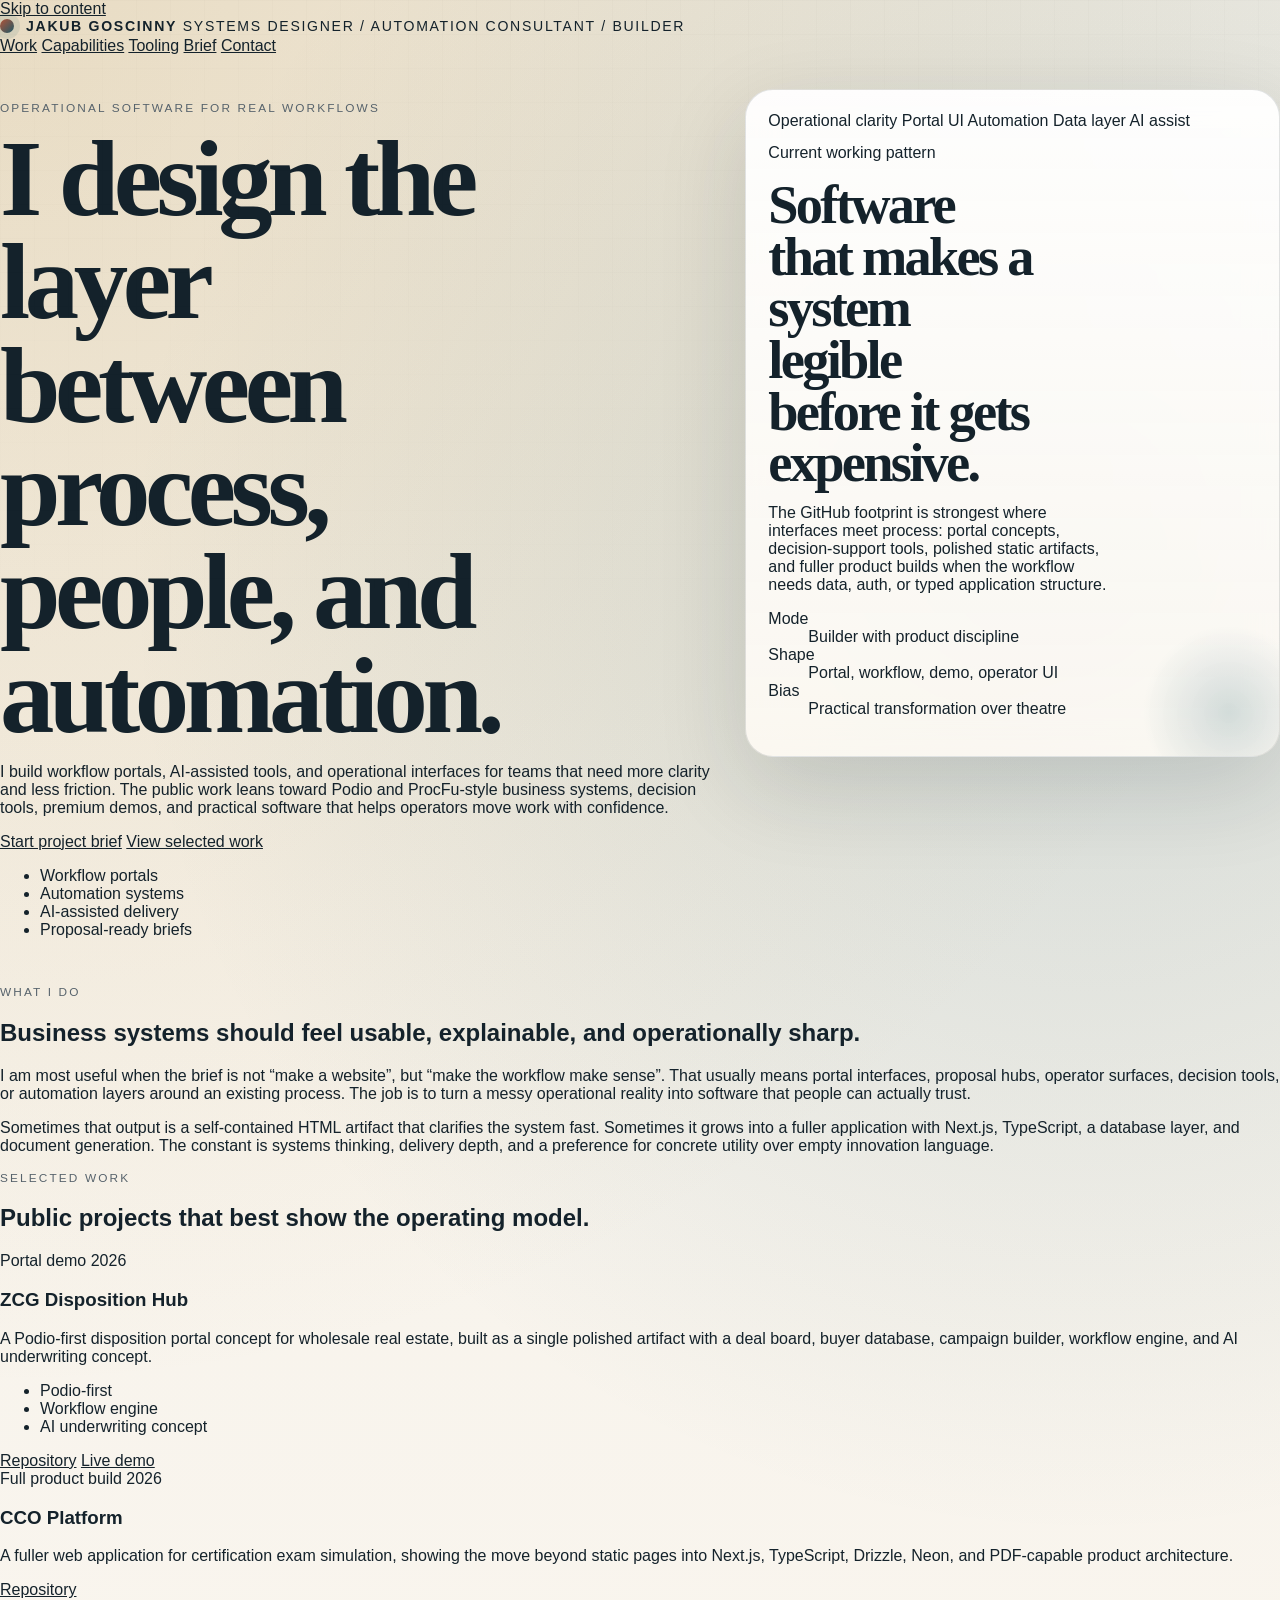
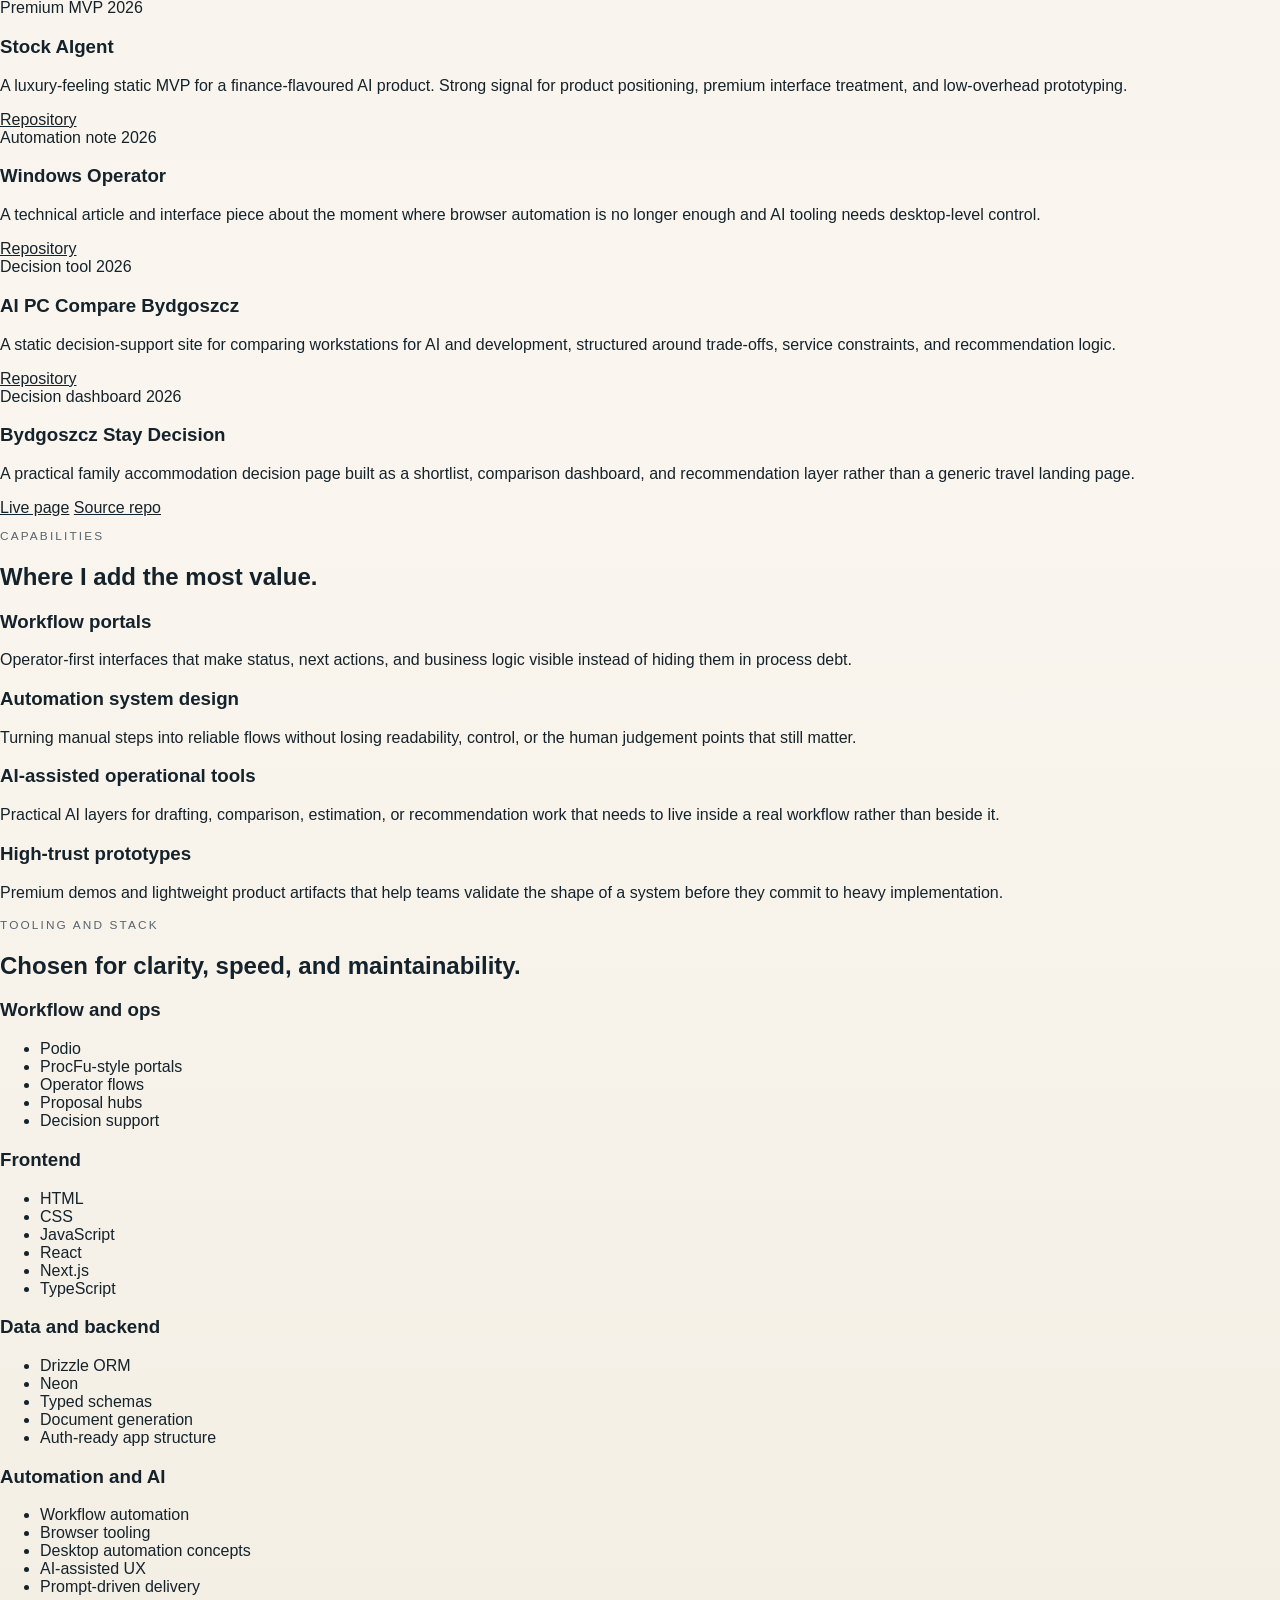
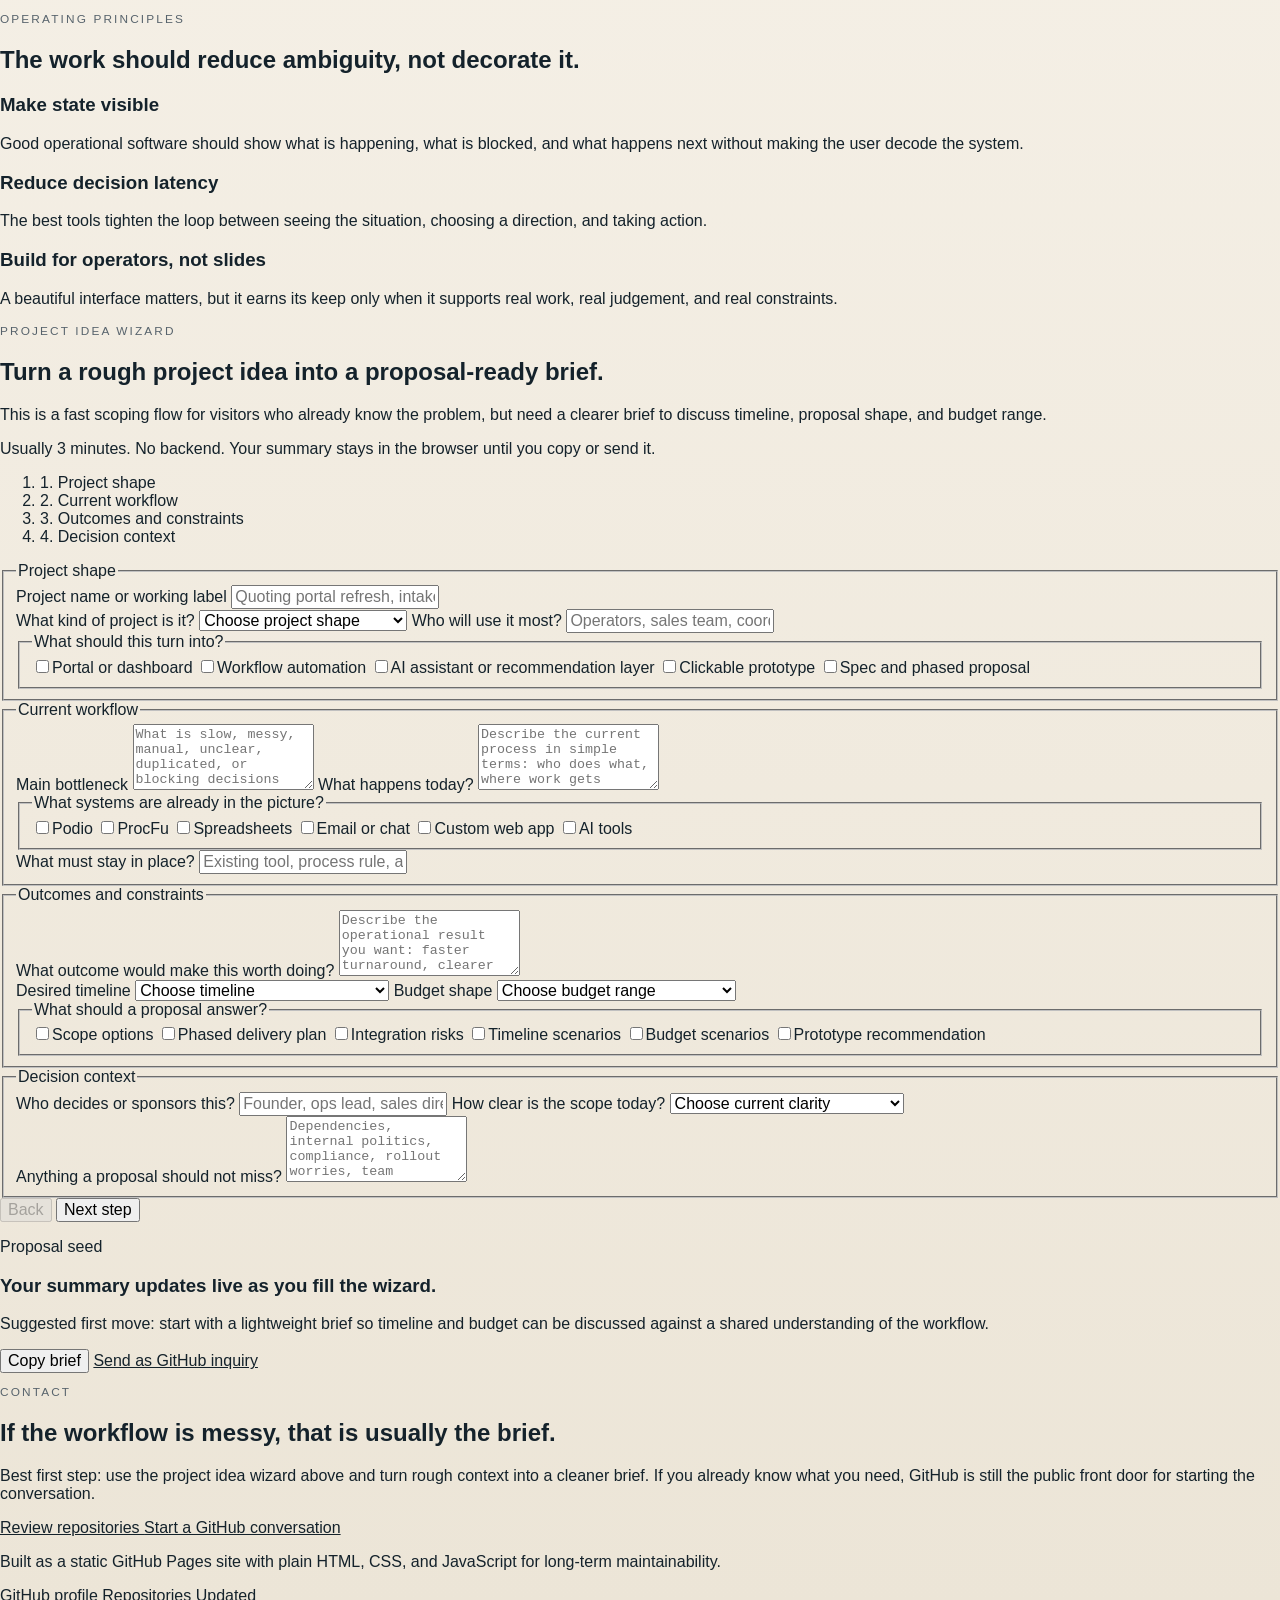
==== commit 39e80763: "Preserve Bydgoszcz decision dashboard as subpath" ====
--- a/index.html
+++ b/index.html
@@ -2,263 +2,642 @@
 <html lang="en">
 <head>
   <meta charset="UTF-8">
-  <meta name="viewport" content="width=device-width, initial-scale=1.0">
-  <title>Bydgoszcz Stay Decision | Amy's accommodation options - July 2026</title>
+  <meta name="viewport" content="width=device-width, initial-scale=1">
+  <title>Jakub Goscinny | Systems Design, Automation, and Workflow Portals</title>
   <meta
     name="description"
-    content="A clean decision dashboard comparing Amy's family accommodation options in Bydgoszcz for 9-12 July 2026."
+    content="Jakub Goscinny builds operational software: workflow portals, automation layers, AI-assisted tools, and high-trust demos for business systems."
   >
+  <meta name="theme-color" content="#11131a">
+  <meta name="color-scheme" content="light">
+  <link rel="canonical" href="https://jakubgoscinny-creator.github.io/">
+  <meta property="og:type" content="website">
+  <meta property="og:title" content="Jakub Goscinny | Systems Design, Automation, and Workflow Portals">
+  <meta
+    property="og:description"
+    content="Workflow portals, operational interfaces, automation layers, and AI-assisted tools built with a product mindset and delivery discipline."
+  >
+  <meta property="og:url" content="https://jakubgoscinny-creator.github.io/">
+  <meta name="twitter:card" content="summary_large_image">
+  <meta name="twitter:title" content="Jakub Goscinny | Systems Design, Automation, and Workflow Portals">
+  <meta
+    name="twitter:description"
+    content="A premium GitHub Pages profile site focused on systems thinking, automation, AI workflows, and operational software."
+  >
+  <script>
+    document.documentElement.classList.add("js");
+  </script>
+  <link rel="icon" href="assets/favicon.svg" type="image/svg+xml">
   <link rel="preconnect" href="https://fonts.googleapis.com">
   <link rel="preconnect" href="https://fonts.gstatic.com" crossorigin>
   <link
-    href="https://fonts.googleapis.com/css2?family=Fraunces:opsz,wght@9..144,500;600;700&family=Instrument+Sans:wght@400;500;600;700&display=swap"
+    href="https://fonts.googleapis.com/css2?family=Familjen+Grotesk:wght@400;500;600;700&family=IBM+Plex+Mono:wght@400;500;600&family=IBM+Plex+Sans:wght@400;500;600&display=swap"
     rel="stylesheet"
   >
   <link rel="stylesheet" href="styles.css">
 </head>
 <body>
-  <div class="page-shell">
-    <header class="topbar">
-      <a class="brand" href="#top">
+  <a class="skip-link" href="#main">Skip to content</a>
+
+  <div class="site-chrome" aria-hidden="true">
+    <div class="site-glow site-glow-a"></div>
+    <div class="site-glow site-glow-b"></div>
+  </div>
+
+  <header class="site-header">
+    <div class="shell site-header-inner">
+      <a class="brand" href="#top" aria-label="Go to homepage">
         <span class="brand-mark"></span>
-        <span>Bydgoszcz Stay Decision</span>
+        <span class="brand-copy">
+          <strong>Jakub Goscinny</strong>
+          <span>Systems designer / automation consultant / builder</span>
+        </span>
       </a>
-      <nav class="topnav" aria-label="Page sections">
-        <a href="#decision">Decision</a>
-        <a href="#compare">Compare</a>
-        <a href="#cards">Top picks</a>
-        <a href="#insights">Insights</a>
+
+      <nav class="site-nav" aria-label="Primary">
+        <a href="#selected-work">Work</a>
+        <a href="#capabilities">Capabilities</a>
+        <a href="#tooling">Tooling</a>
+        <a href="#brief">Brief</a>
+        <a href="#contact">Contact</a>
       </nav>
-    </header>
-
-    <main id="top">
-      <section class="hero">
-        <div class="hero-copy">
-          <p class="eyebrow">Family stay decision dashboard</p>
-          <h1>Bydgoszcz Stay Decision</h1>
-          <p class="subtitle">Amy's accommodation options - July 2026</p>
-          <p class="hero-text">
-            The page now works as a real booking handoff. The current booking stays the benchmark,
-            and every alternative below opens a live public offer page so Amy can move from shortlist
-            to booking check without guessing where the data came from.
-          </p>
-
-          <div class="hero-signals">
-            <article class="signal-card">
-              <span class="signal-label">Current booking</span>
-              <strong>Dream Team Krolowej Jadwigi</strong>
-              <span>31 m2 | 1389 PLN confirmed</span>
-            </article>
-            <article class="signal-card">
-              <span class="signal-label">Target to beat</span>
-              <strong>50+ m2 near the old town</strong>
-              <span>Keep the family setup practical, not just central</span>
-            </article>
-            <article class="signal-card">
-              <span class="signal-label">Now actionable</span>
-              <strong id="heroTake">Every alternative now opens a real offer page</strong>
-              <span id="heroSupport">Use the table to shortlist, then click through to confirm the live July rate.</span>
-            </article>
-          </div>
+    </div>
+  </header>
+
+  <main id="main">
+    <section class="hero shell section" id="top">
+      <div class="hero-copy">
+        <p class="eyebrow">Operational software for real workflows</p>
+        <h1>I design the layer between process, people, and automation.</h1>
+        <p class="lead">
+          I build workflow portals, AI-assisted tools, and operational interfaces for teams
+          that need more clarity and less friction. The public work leans toward Podio and
+          ProcFu-style business systems, decision tools, premium demos, and practical software
+          that helps operators move work with confidence.
+        </p>
+        <div class="hero-actions">
+          <a class="button button-primary" href="#brief">Start project brief</a>
+          <a class="button button-secondary" href="#selected-work">View selected work</a>
         </div>
 
-        <aside class="hero-panel">
-          <p class="panel-kicker">Decision snapshot</p>
-          <div class="hero-pill" id="heroDecisionPill">Switch</div>
-          <h2 id="heroDecisionHeading">The best switch is now directly clickable.</h2>
-          <p id="heroDecisionText">
-            Amy no longer has to trust an abstract comp table. The best-ranked alternatives now open
-            to real offer pages, which makes the final decision cleaner and faster.
-          </p>
-          <dl class="decision-metrics">
-            <div>
-              <dt>Best alternative</dt>
-              <dd id="metricBestOption">Apartament Jezuicka 24</dd>
+        <ul class="signal-list" aria-label="Core focus areas">
+          <li>Workflow portals</li>
+          <li>Automation systems</li>
+          <li>AI-assisted delivery</li>
+          <li>Proposal-ready briefs</li>
+        </ul>
+      </div>
+
+      <aside class="hero-panel">
+        <div class="panel-system-map" aria-hidden="true">
+          <span class="map-node map-node-core">Operational clarity</span>
+          <span class="map-node map-node-a">Portal UI</span>
+          <span class="map-node map-node-b">Automation</span>
+          <span class="map-node map-node-c">Data layer</span>
+          <span class="map-node map-node-d">AI assist</span>
+          <span class="map-line map-line-a"></span>
+          <span class="map-line map-line-b"></span>
+          <span class="map-line map-line-c"></span>
+          <span class="map-line map-line-d"></span>
+        </div>
+
+        <div class="panel-copy">
+          <p class="panel-label">Current working pattern</p>
+          <h2>Software that makes a system legible before it gets expensive.</h2>
+          <p>
+            The GitHub footprint is strongest where interfaces meet process: portal concepts,
+            decision-support tools, polished static artifacts, and fuller product builds when
+            the workflow needs data, auth, or typed application structure.
+          </p>
+        </div>
+
+        <dl class="panel-metrics">
+          <div>
+            <dt>Mode</dt>
+            <dd>Builder with product discipline</dd>
+          </div>
+          <div>
+            <dt>Shape</dt>
+            <dd>Portal, workflow, demo, operator UI</dd>
+          </div>
+          <div>
+            <dt>Bias</dt>
+            <dd>Practical transformation over theatre</dd>
+          </div>
+        </dl>
+      </aside>
+    </section>
+
+    <section class="section shell" id="about">
+      <div class="section-header reveal">
+        <p class="eyebrow">What I do</p>
+        <h2>Business systems should feel usable, explainable, and operationally sharp.</h2>
+      </div>
+
+      <div class="split-copy">
+        <p class="reveal" data-delay="40">
+          I am most useful when the brief is not “make a website”, but “make the workflow make
+          sense”. That usually means portal interfaces, proposal hubs, operator surfaces,
+          decision tools, or automation layers around an existing process. The job is to turn a
+          messy operational reality into software that people can actually trust.
+        </p>
+        <p class="reveal" data-delay="100">
+          Sometimes that output is a self-contained HTML artifact that clarifies the system fast.
+          Sometimes it grows into a fuller application with Next.js, TypeScript, a database
+          layer, and document generation. The constant is systems thinking, delivery depth, and a
+          preference for concrete utility over empty innovation language.
+        </p>
+      </div>
+    </section>
+
+    <section class="section shell" id="selected-work">
+      <div class="section-header reveal">
+        <p class="eyebrow">Selected work</p>
+        <h2>Public projects that best show the operating model.</h2>
+      </div>
+
+      <div class="work-grid">
+        <article class="work-card work-card-featured reveal">
+          <div class="work-card-head">
+            <span class="pill">Portal demo</span>
+            <span class="work-year">2026</span>
+          </div>
+          <h3>ZCG Disposition Hub</h3>
+          <p>
+            A Podio-first disposition portal concept for wholesale real estate, built as a single
+            polished artifact with a deal board, buyer database, campaign builder, workflow
+            engine, and AI underwriting concept.
+          </p>
+          <ul class="tag-list" aria-label="ZCG project tags">
+            <li>Podio-first</li>
+            <li>Workflow engine</li>
+            <li>AI underwriting concept</li>
+          </ul>
+          <div class="card-actions">
+            <a href="https://github.com/jakubgoscinny-creator/zcg-dispo-hub-demo" target="_blank" rel="noreferrer">Repository</a>
+            <a href="https://jakubgoscinny-creator.github.io/zcg-dispo-hub-demo/" target="_blank" rel="noreferrer">Live demo</a>
+          </div>
+        </article>
+
+        <article class="work-card reveal" data-delay="60">
+          <div class="work-card-head">
+            <span class="pill">Full product build</span>
+            <span class="work-year">2026</span>
+          </div>
+          <h3>CCO Platform</h3>
+          <p>
+            A fuller web application for certification exam simulation, showing the move beyond
+            static pages into Next.js, TypeScript, Drizzle, Neon, and PDF-capable product
+            architecture.
+          </p>
+          <div class="card-actions">
+            <a href="https://github.com/jakubgoscinny-creator/cco-platform" target="_blank" rel="noreferrer">Repository</a>
+          </div>
+        </article>
+
+        <article class="work-card reveal" data-delay="120">
+          <div class="work-card-head">
+            <span class="pill">Premium MVP</span>
+            <span class="work-year">2026</span>
+          </div>
+          <h3>Stock AIgent</h3>
+          <p>
+            A luxury-feeling static MVP for a finance-flavoured AI product. Strong signal for
+            product positioning, premium interface treatment, and low-overhead prototyping.
+          </p>
+          <div class="card-actions">
+            <a href="https://github.com/jakubgoscinny-creator/stock-aigent" target="_blank" rel="noreferrer">Repository</a>
+          </div>
+        </article>
+
+        <article class="work-card reveal">
+          <div class="work-card-head">
+            <span class="pill">Automation note</span>
+            <span class="work-year">2026</span>
+          </div>
+          <h3>Windows Operator</h3>
+          <p>
+            A technical article and interface piece about the moment where browser automation is
+            no longer enough and AI tooling needs desktop-level control.
+          </p>
+          <div class="card-actions">
+            <a href="https://github.com/jakubgoscinny-creator/windows-operator-blog" target="_blank" rel="noreferrer">Repository</a>
+          </div>
+        </article>
+
+        <article class="work-card reveal" data-delay="60">
+          <div class="work-card-head">
+            <span class="pill">Decision tool</span>
+            <span class="work-year">2026</span>
+          </div>
+          <h3>AI PC Compare Bydgoszcz</h3>
+          <p>
+            A static decision-support site for comparing workstations for AI and development,
+            structured around trade-offs, service constraints, and recommendation logic.
+          </p>
+          <div class="card-actions">
+            <a href="https://github.com/jakubgoscinny-creator/ai-pc-compare-bydgoszcz" target="_blank" rel="noreferrer">Repository</a>
+          </div>
+        </article>
+
+        <article class="work-card reveal" data-delay="120">
+          <div class="work-card-head">
+            <span class="pill">Decision dashboard</span>
+            <span class="work-year">2026</span>
+          </div>
+          <h3>Bydgoszcz Stay Decision</h3>
+          <p>
+            A practical family accommodation decision page built as a shortlist, comparison
+            dashboard, and recommendation layer rather than a generic travel landing page.
+          </p>
+          <div class="card-actions">
+            <a href="https://jakubgoscinny-creator.github.io/bydgoszcz-stay-decision/" target="_blank" rel="noreferrer">Live page</a>
+            <a href="https://github.com/jakubgoscinny-creator/jakubgoscinny-creator.github.io" target="_blank" rel="noreferrer">Source repo</a>
+          </div>
+        </article>
+      </div>
+    </section>
+
+    <section class="section shell" id="capabilities">
+      <div class="section-header reveal">
+        <p class="eyebrow">Capabilities</p>
+        <h2>Where I add the most value.</h2>
+      </div>
+
+      <div class="capability-grid">
+        <article class="capability-card reveal">
+          <h3>Workflow portals</h3>
+          <p>
+            Operator-first interfaces that make status, next actions, and business logic visible
+            instead of hiding them in process debt.
+          </p>
+        </article>
+        <article class="capability-card reveal" data-delay="60">
+          <h3>Automation system design</h3>
+          <p>
+            Turning manual steps into reliable flows without losing readability, control, or the
+            human judgement points that still matter.
+          </p>
+        </article>
+        <article class="capability-card reveal" data-delay="120">
+          <h3>AI-assisted operational tools</h3>
+          <p>
+            Practical AI layers for drafting, comparison, estimation, or recommendation work that
+            needs to live inside a real workflow rather than beside it.
+          </p>
+        </article>
+        <article class="capability-card reveal" data-delay="180">
+          <h3>High-trust prototypes</h3>
+          <p>
+            Premium demos and lightweight product artifacts that help teams validate the shape of
+            a system before they commit to heavy implementation.
+          </p>
+        </article>
+      </div>
+    </section>
+
+    <section class="section shell" id="tooling">
+      <div class="section-header reveal">
+        <p class="eyebrow">Tooling and stack</p>
+        <h2>Chosen for clarity, speed, and maintainability.</h2>
+      </div>
+
+      <div class="tooling-grid">
+        <article class="tool-group reveal">
+          <h3>Workflow and ops</h3>
+          <ul class="chip-list">
+            <li>Podio</li>
+            <li>ProcFu-style portals</li>
+            <li>Operator flows</li>
+            <li>Proposal hubs</li>
+            <li>Decision support</li>
+          </ul>
+        </article>
+        <article class="tool-group reveal" data-delay="60">
+          <h3>Frontend</h3>
+          <ul class="chip-list">
+            <li>HTML</li>
+            <li>CSS</li>
+            <li>JavaScript</li>
+            <li>React</li>
+            <li>Next.js</li>
+            <li>TypeScript</li>
+          </ul>
+        </article>
+        <article class="tool-group reveal" data-delay="120">
+          <h3>Data and backend</h3>
+          <ul class="chip-list">
+            <li>Drizzle ORM</li>
+            <li>Neon</li>
+            <li>Typed schemas</li>
+            <li>Document generation</li>
+            <li>Auth-ready app structure</li>
+          </ul>
+        </article>
+        <article class="tool-group reveal" data-delay="180">
+          <h3>Automation and AI</h3>
+          <ul class="chip-list">
+            <li>Workflow automation</li>
+            <li>Browser tooling</li>
+            <li>Desktop automation concepts</li>
+            <li>AI-assisted UX</li>
+            <li>Prompt-driven delivery</li>
+          </ul>
+        </article>
+      </div>
+    </section>
+
+    <section class="section shell" id="principles">
+      <div class="section-header reveal">
+        <p class="eyebrow">Operating principles</p>
+        <h2>The work should reduce ambiguity, not decorate it.</h2>
+      </div>
+
+      <div class="principle-grid">
+        <article class="principle-card reveal">
+          <h3>Make state visible</h3>
+          <p>
+            Good operational software should show what is happening, what is blocked, and what
+            happens next without making the user decode the system.
+          </p>
+        </article>
+        <article class="principle-card reveal" data-delay="60">
+          <h3>Reduce decision latency</h3>
+          <p>
+            The best tools tighten the loop between seeing the situation, choosing a direction,
+            and taking action.
+          </p>
+        </article>
+        <article class="principle-card reveal" data-delay="120">
+          <h3>Build for operators, not slides</h3>
+          <p>
+            A beautiful interface matters, but it earns its keep only when it supports real work,
+            real judgement, and real constraints.
+          </p>
+        </article>
+      </div>
+    </section>
+
+    <section class="section shell" id="brief">
+      <div class="section-header reveal">
+        <p class="eyebrow">Project idea wizard</p>
+        <h2>Turn a rough project idea into a proposal-ready brief.</h2>
+      </div>
+
+      <div class="wizard-layout">
+        <section class="wizard-card reveal">
+          <div class="wizard-intro">
+            <p>
+              This is a fast scoping flow for visitors who already know the problem, but need a
+              clearer brief to discuss timeline, proposal shape, and budget range.
+            </p>
+            <p class="wizard-runtime">Usually 3 minutes. No backend. Your summary stays in the browser until you copy or send it.</p>
+          </div>
+
+          <ol class="wizard-steps" aria-label="Wizard steps">
+            <li class="is-active">1. Project shape</li>
+            <li>2. Current workflow</li>
+            <li>3. Outcomes and constraints</li>
+            <li>4. Decision context</li>
+          </ol>
+
+          <form class="wizard-form" id="briefWizard">
+            <fieldset class="wizard-step is-active" data-step="0">
+              <legend>Project shape</legend>
+              <label class="field">
+                <span>Project name or working label</span>
+                <input type="text" name="projectName" maxlength="80" placeholder="Quoting portal refresh, intake workflow, AI triage layer...">
+              </label>
+
+              <div class="field-grid">
+                <label class="field">
+                  <span>What kind of project is it?</span>
+                  <select name="projectType">
+                    <option value="">Choose project shape</option>
+                    <option>Workflow portal</option>
+                    <option>Operational dashboard</option>
+                    <option>Automation layer</option>
+                    <option>AI-assisted tool</option>
+                    <option>Decision-support app</option>
+                    <option>Product prototype</option>
+                    <option>Business system redesign</option>
+                  </select>
+                </label>
+
+                <label class="field">
+                  <span>Who will use it most?</span>
+                  <input type="text" name="primaryUsers" placeholder="Operators, sales team, coordinators, founders...">
+                </label>
+              </div>
+
+              <fieldset class="choice-group">
+                <legend>What should this turn into?</legend>
+                <div class="choice-grid">
+                  <label class="check-chip"><input type="checkbox" name="deliverables" value="Portal or dashboard">Portal or dashboard</label>
+                  <label class="check-chip"><input type="checkbox" name="deliverables" value="Workflow automation">Workflow automation</label>
+                  <label class="check-chip"><input type="checkbox" name="deliverables" value="AI assistant or recommendation layer">AI assistant or recommendation layer</label>
+                  <label class="check-chip"><input type="checkbox" name="deliverables" value="Clickable prototype">Clickable prototype</label>
+                  <label class="check-chip"><input type="checkbox" name="deliverables" value="Spec and phased proposal">Spec and phased proposal</label>
+                </div>
+              </fieldset>
+            </fieldset>
+
+            <fieldset class="wizard-step" data-step="1">
+              <legend>Current workflow</legend>
+              <label class="field">
+                <span>Main bottleneck</span>
+                <textarea name="currentState" rows="4" placeholder="What is slow, messy, manual, unclear, duplicated, or blocking decisions today?"></textarea>
+              </label>
+
+              <label class="field">
+                <span>What happens today?</span>
+                <textarea name="workflowReality" rows="4" placeholder="Describe the current process in simple terms: who does what, where work gets stuck, and what tools are involved."></textarea>
+              </label>
+
+              <fieldset class="choice-group">
+                <legend>What systems are already in the picture?</legend>
+                <div class="choice-grid">
+                  <label class="check-chip"><input type="checkbox" name="systems" value="Podio">Podio</label>
+                  <label class="check-chip"><input type="checkbox" name="systems" value="ProcFu">ProcFu</label>
+                  <label class="check-chip"><input type="checkbox" name="systems" value="Spreadsheets">Spreadsheets</label>
+                  <label class="check-chip"><input type="checkbox" name="systems" value="Email or chat">Email or chat</label>
+                  <label class="check-chip"><input type="checkbox" name="systems" value="Custom web app">Custom web app</label>
+                  <label class="check-chip"><input type="checkbox" name="systems" value="AI tools">AI tools</label>
+                </div>
+              </fieldset>
+
+              <label class="field">
+                <span>What must stay in place?</span>
+                <input type="text" name="mustKeep" placeholder="Existing tool, process rule, approval path, compliance constraint...">
+              </label>
+            </fieldset>
+
+            <fieldset class="wizard-step" data-step="2">
+              <legend>Outcomes and constraints</legend>
+              <label class="field">
+                <span>What outcome would make this worth doing?</span>
+                <textarea name="desiredOutcome" rows="4" placeholder="Describe the operational result you want: faster turnaround, clearer visibility, fewer handoffs, stronger proposal flow..."></textarea>
+              </label>
+
+              <div class="field-grid">
+                <label class="field">
+                  <span>Desired timeline</span>
+                  <select name="timeline">
+                    <option value="">Choose timeline</option>
+                    <option>Urgent: within 2-4 weeks</option>
+                    <option>Near term: within 1-2 months</option>
+                    <option>Quarter-scale: within 3-4 months</option>
+                    <option>Flexible / exploratory</option>
+                  </select>
+                </label>
+
+                <label class="field">
+                  <span>Budget shape</span>
+                  <select name="budget">
+                    <option value="">Choose budget range</option>
+                    <option>Discovery-first / not fixed yet</option>
+                    <option>Lean MVP budget</option>
+                    <option>Mid-range operational build</option>
+                    <option>Larger phased implementation</option>
+                  </select>
+                </label>
+              </div>
+
+              <fieldset class="choice-group">
+                <legend>What should a proposal answer?</legend>
+                <div class="choice-grid">
+                  <label class="check-chip"><input type="checkbox" name="proposalNeeds" value="Scope options">Scope options</label>
+                  <label class="check-chip"><input type="checkbox" name="proposalNeeds" value="Phased delivery plan">Phased delivery plan</label>
+                  <label class="check-chip"><input type="checkbox" name="proposalNeeds" value="Integration risks">Integration risks</label>
+                  <label class="check-chip"><input type="checkbox" name="proposalNeeds" value="Timeline scenarios">Timeline scenarios</label>
+                  <label class="check-chip"><input type="checkbox" name="proposalNeeds" value="Budget scenarios">Budget scenarios</label>
+                  <label class="check-chip"><input type="checkbox" name="proposalNeeds" value="Prototype recommendation">Prototype recommendation</label>
+                </div>
+              </fieldset>
+            </fieldset>
+
+            <fieldset class="wizard-step" data-step="3">
+              <legend>Decision context</legend>
+              <div class="field-grid">
+                <label class="field">
+                  <span>Who decides or sponsors this?</span>
+                  <input type="text" name="decisionMaker" placeholder="Founder, ops lead, sales director, internal sponsor...">
+                </label>
+
+                <label class="field">
+                  <span>How clear is the scope today?</span>
+                  <select name="confidence">
+                    <option value="">Choose current clarity</option>
+                    <option>Clear enough to estimate</option>
+                    <option>Partly clear, needs shaping</option>
+                    <option>Still exploratory / problem-first</option>
+                  </select>
+                </label>
+              </div>
+
+              <label class="field">
+                <span>Anything a proposal should not miss?</span>
+                <textarea name="additionalContext" rows="4" placeholder="Dependencies, internal politics, compliance, rollout worries, team adoption, or anything else that changes the proposal."></textarea>
+              </label>
+            </fieldset>
+
+            <div class="wizard-actions">
+              <button class="button button-secondary" type="button" id="briefBack" disabled>Back</button>
+              <button class="button button-primary" type="button" id="briefNext">Next step</button>
             </div>
-            <div>
-              <dt>Space gain</dt>
-              <dd id="metricSpaceGain">+24 m2</dd>
-            </div>
-            <div>
-              <dt>Screen delta</dt>
-              <dd id="metricBudgetDelta">-681 PLN</dd>
-            </div>
-          </dl>
+          </form>
+        </section>
+
+        <aside class="brief-summary reveal" data-delay="100">
+          <p class="panel-label">Proposal seed</p>
+          <h3>Your summary updates live as you fill the wizard.</h3>
+          <div class="brief-output" id="briefOutput" aria-live="polite"></div>
+          <p class="summary-note" id="briefRecommendation">
+            Suggested first move: start with a lightweight brief so timeline and budget can be discussed against a shared understanding of the workflow.
+          </p>
+          <div class="summary-actions">
+            <button class="button button-secondary" type="button" id="copyBrief">Copy brief</button>
+            <a
+              class="button button-primary"
+              id="issueLink"
+              href="https://github.com/jakubgoscinny-creator/jakubgoscinny-creator.github.io/issues/new?title=Project%20inquiry"
+              target="_blank"
+              rel="noreferrer"
+            >
+              Send as GitHub inquiry
+            </a>
+          </div>
         </aside>
-      </section>
-
-      <section class="method-note">
-        <p>
-          The current booking uses the confirmed 3-night total. Every alternative now links to a
-          direct public offer page. To keep the table comparable, the price column screens a
-          3-night total from the public listed "from" rate, so Amy should click the offer to confirm
-          exact live pricing and availability for 9-12 July 2026.
-        </p>
-      </section>
-
-      <section class="decision-section" id="decision">
-        <div class="section-heading">
-          <p class="eyebrow">Recommended Decision</p>
-          <h2>Switch only if the click-through offer still holds up live.</h2>
+      </div>
+    </section>
+
+    <section class="section shell" id="contact">
+      <div class="contact-card reveal">
+        <div>
+          <p class="eyebrow">Contact</p>
+          <h2>If the workflow is messy, that is usually the brief.</h2>
+          <p class="contact-copy">
+            Best first step: use the project idea wizard above and turn rough context into a
+            cleaner brief. If you already know what you need, GitHub is still the public front
+            door for starting the conversation.
+          </p>
         </div>
-
-        <div class="decision-layout">
-          <article class="decision-main">
-            <div class="decision-badge" id="decisionBadge">Switch</div>
-            <h3 id="decisionTitle">Switch if Apartament Jezuicka 24 or a similar live old-town page is still bookable.</h3>
-            <p id="decisionReason">
-              Dream Team still wins on certainty, but the family gives up too much breathing room.
-              The best live alternatives now give Amy both a clearer shortlist and a direct path to
-              the actual listing page.
-            </p>
-            <div class="decision-points">
-              <div>
-                <span>Why switch</span>
-                <p id="whySwitch">
-                  The leading live offers add real family space and let Amy click straight into the listing.
-                </p>
-              </div>
-              <div>
-                <span>Why keep</span>
-                <p id="whyKeep">
-                  If live July pricing jumps or availability disappears, the current booking remains the low-risk move.
-                </p>
-              </div>
-              <div>
-                <span>Extra-night impact</span>
-                <p id="extraNight">
-                  The listed nightly floor is useful for screening, but the final extra-night cost still needs live confirmation on the offer page.
-                </p>
-              </div>
-            </div>
-          </article>
-
-          <aside class="decision-ranking">
-            <div class="ranking-head">
-              <h3>Top alternatives</h3>
-              <p>Ranked by family fit, location strength, value screen, and live click-through quality.</p>
-            </div>
-            <div class="ranking-list" id="rankingList"></div>
-          </aside>
+        <div class="hero-actions">
+          <a
+            class="button button-primary"
+            href="https://github.com/jakubgoscinny-creator"
+            target="_blank"
+            rel="noreferrer"
+          >
+            Review repositories
+          </a>
+          <a
+            class="button button-secondary"
+            href="https://github.com/jakubgoscinny-creator/jakubgoscinny-creator.github.io/issues/new?title=Project%20inquiry"
+            target="_blank"
+            rel="noreferrer"
+          >
+            Start a GitHub conversation
+          </a>
         </div>
-      </section>
-
-      <section class="comparison-section" id="compare">
-        <div class="section-heading comparison-head">
-          <div>
-            <p class="eyebrow">Comparison Table</p>
-            <h2>Amy can shortlist and open the right offer in under two minutes.</h2>
-          </div>
-          <p class="comparison-count" id="comparisonCount">Showing 11 options</p>
-        </div>
-
-        <div class="controls-panel">
-          <label class="control-field">
-            <span>Sort by</span>
-            <select id="sortBy">
-              <option value="decision">Recommendation</option>
-              <option value="price">Price</option>
-              <option value="location">Location</option>
-              <option value="value">Value</option>
-            </select>
-          </label>
-
-          <label class="toggle-chip">
-            <input type="checkbox" id="betterOnly">
-            <span>Only better than current</span>
-          </label>
-
-          <label class="toggle-chip">
-            <input type="checkbox" id="kidsOnly">
-            <span>Best for kids</span>
-          </label>
-
-          <label class="toggle-chip">
-            <input type="checkbox" id="locationOnly">
-            <span>Best location</span>
-          </label>
-        </div>
-
-        <div class="table-wrap">
-          <table>
-            <thead>
-              <tr>
-                <th>Property Name</th>
-                <th>Area</th>
-                <th>Price (PLN)</th>
-                <th>Size (m2)</th>
-                <th>Sleeps Comfortably?</th>
-                <th>Location Score</th>
-                <th>Value Score</th>
-                <th>Notes</th>
-                <th>Offer</th>
-                <th>Verdict</th>
-              </tr>
-            </thead>
-            <tbody id="comparisonBody"></tbody>
-          </table>
-        </div>
-      </section>
-
-      <section class="cards-section" id="cards">
-        <div class="section-heading">
-          <p class="eyebrow">Visual Shortlist</p>
-          <h2>The top live pages at a glance.</h2>
-        </div>
-        <div class="cards-grid" id="cardsGrid"></div>
-      </section>
-
-      <section class="insights-section" id="insights">
-        <div class="section-heading">
-          <p class="eyebrow">Strategic Insights</p>
-          <h2>What matters most once the offers are real and clickable.</h2>
-        </div>
-        <div class="insights-grid" id="insightsGrid"></div>
-      </section>
-
-      <section class="source-section">
-        <div class="section-heading">
-          <p class="eyebrow">Source Notes</p>
-          <h2>What this decision is built on.</h2>
-        </div>
-        <div class="source-grid">
-          <article>
-            <h3>Current benchmark</h3>
-            <p>
-              Dream Team Krolowej Jadwigi stays the benchmark because it is already booked for
-              roughly 1389 PLN total.
-            </p>
-          </article>
-          <article>
-            <h3>Direct offer pages</h3>
-            <p>
-              Every alternative row now points to a real public detail page, mainly from the
-              booking-bydgoszcz inventory, so Amy can open the exact listing instead of a proxy comp.
-            </p>
-          </article>
-          <article>
-            <h3>How to use it</h3>
-            <p>
-              Use green rows as the first live tabs to open. Treat the table as a decision screen,
-              then confirm the final July rate on the offer page before switching.
-            </p>
-          </article>
-        </div>
-      </section>
-    </main>
-
-    <footer class="footer">
-      <div>
-        <strong>Bydgoszcz Stay Decision</strong>
-        <span>Built for one fast move: keep the current booking, or click through to a stronger live offer.</span>
-      </div>
-      <div class="footer-meta">
-        <a href="https://booking-bydgoszcz.pl/offers/searching/true" target="_blank" rel="noreferrer">Direct offer source</a>
-        <a href="https://jakubgoscinny-creator.github.io/" target="_blank" rel="noreferrer">Live site</a>
-      </div>
-    </footer>
-  </div>
-
-  <script src="script.js"></script>
+      </div>
+    </section>
+  </main>
+
+  <footer class="site-footer">
+    <div class="shell site-footer-inner">
+      <p>
+        Built as a static GitHub Pages site with plain HTML, CSS, and JavaScript for long-term
+        maintainability.
+      </p>
+      <div class="footer-links">
+        <a href="https://github.com/jakubgoscinny-creator" target="_blank" rel="noreferrer">GitHub profile</a>
+        <a href="https://github.com/jakubgoscinny-creator?tab=repositories" target="_blank" rel="noreferrer">Repositories</a>
+        <span>Updated <span id="year"></span></span>
+      </div>
+    </div>
+  </footer>
+
+  <script type="application/ld+json">
+    {
+      "@context": "https://schema.org",
+      "@type": "Person",
+      "name": "Jakub Goscinny",
+      "url": "https://jakubgoscinny-creator.github.io/",
+      "sameAs": [
+        "https://github.com/jakubgoscinny-creator"
+      ],
+      "jobTitle": "Systems designer and automation consultant",
+      "knowsAbout": [
+        "Workflow portals",
+        "Automation systems",
+        "Podio",
+        "ProcFu",
+        "AI-assisted tools",
+        "Business systems"
+      ]
+    }
+  </script>
+  <script src="script.js" defer></script>
 </body>
 </html>
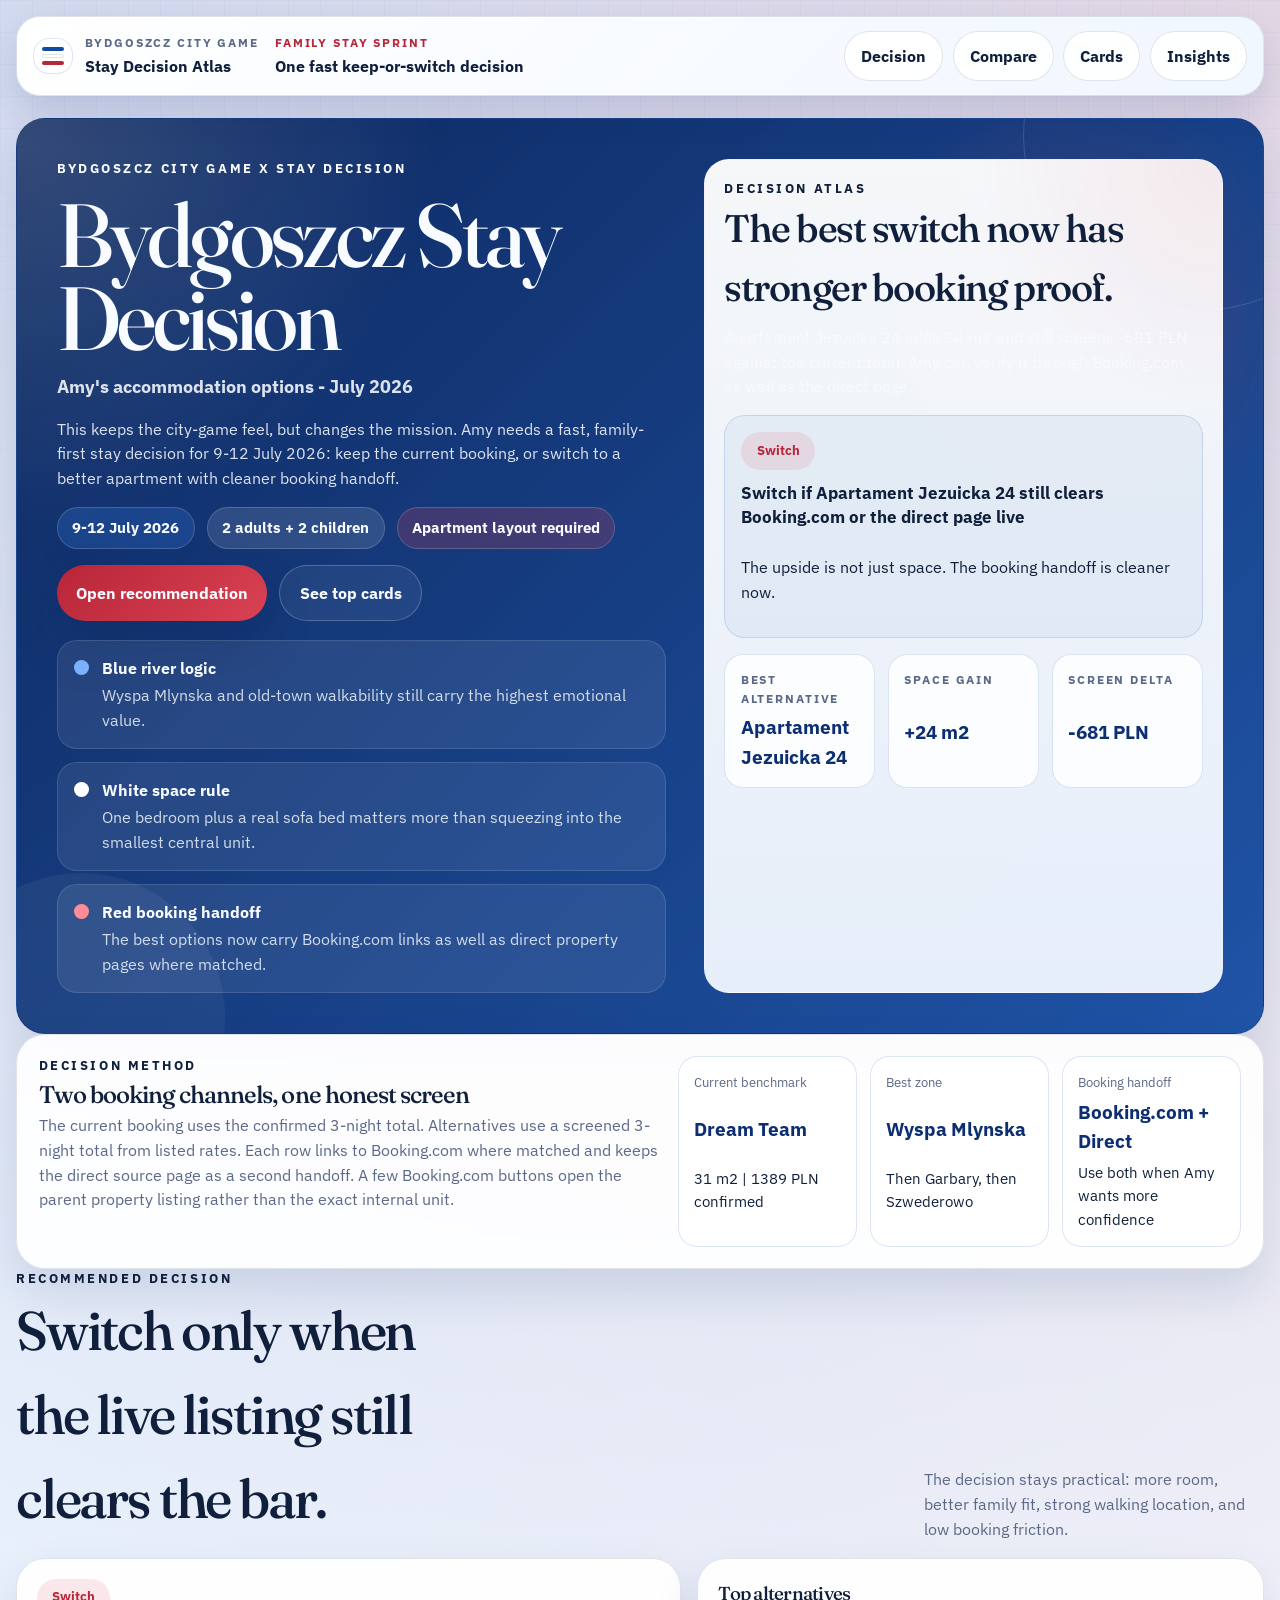
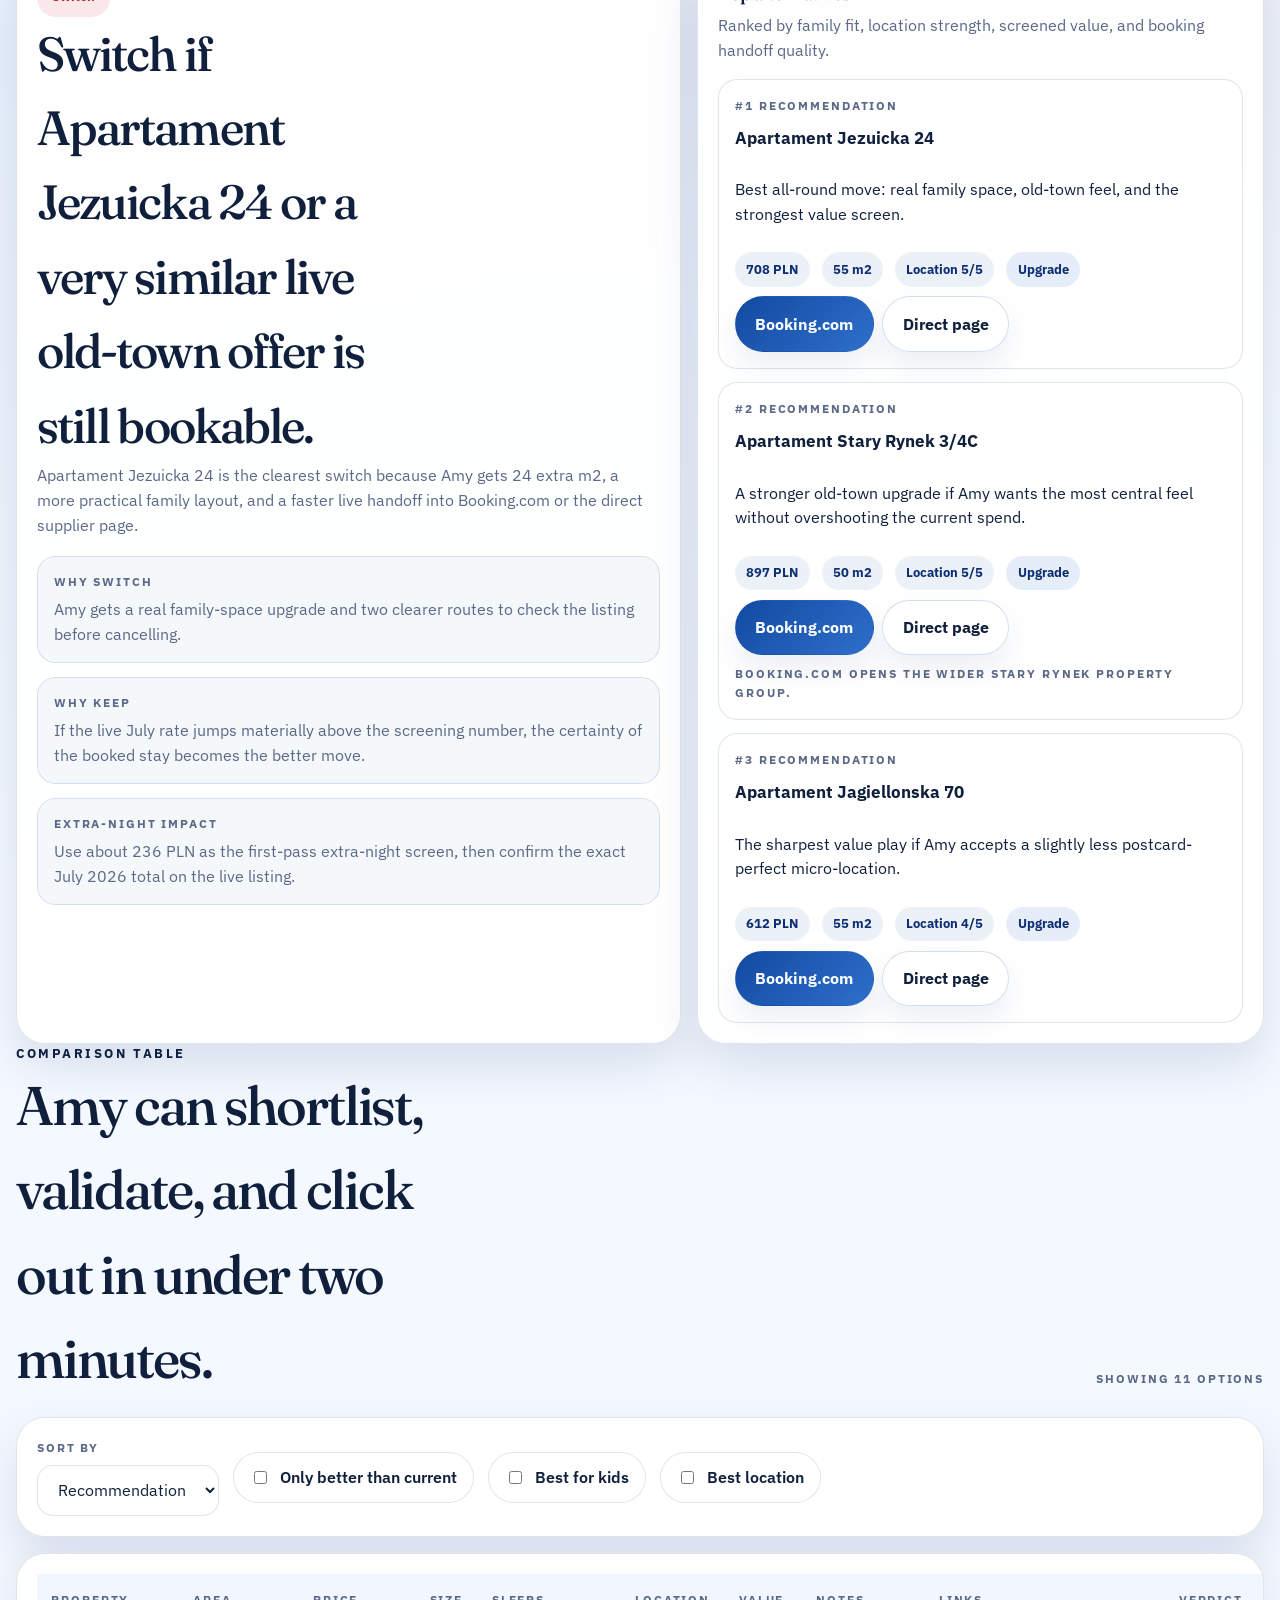
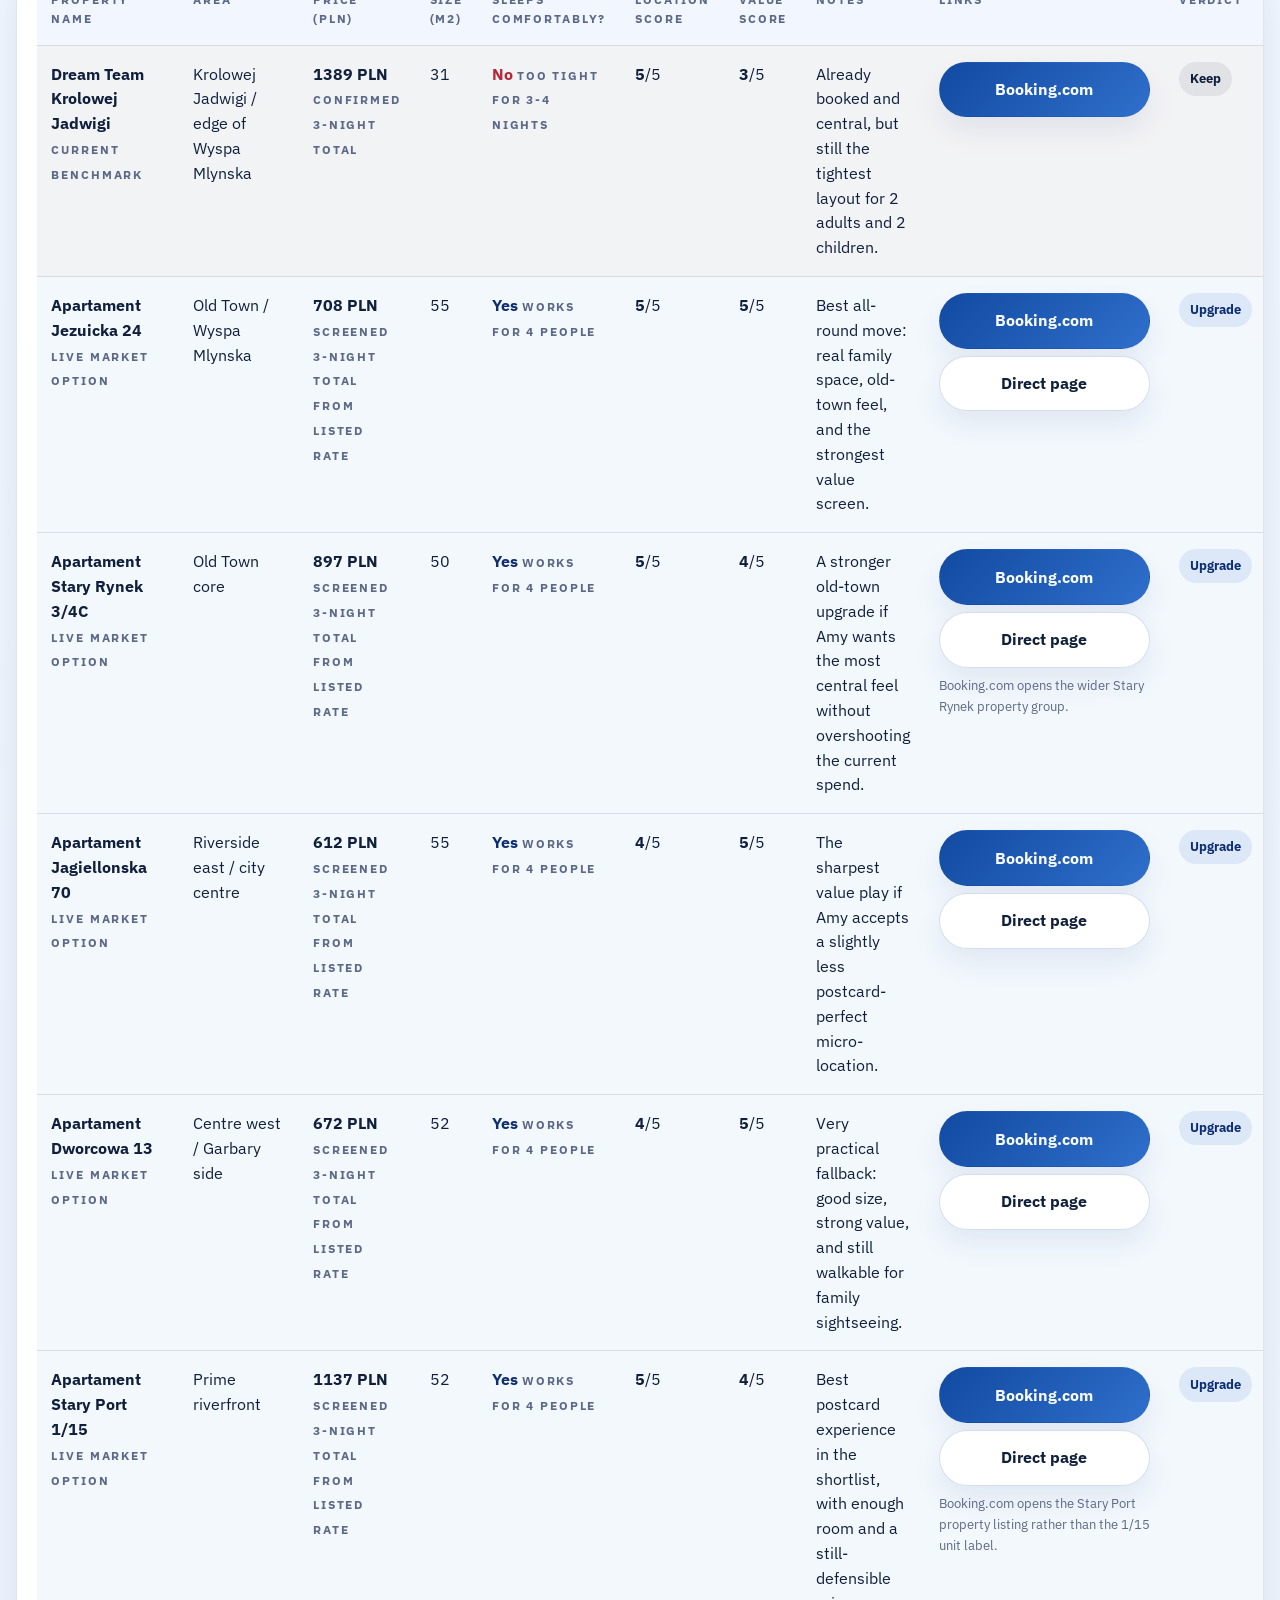
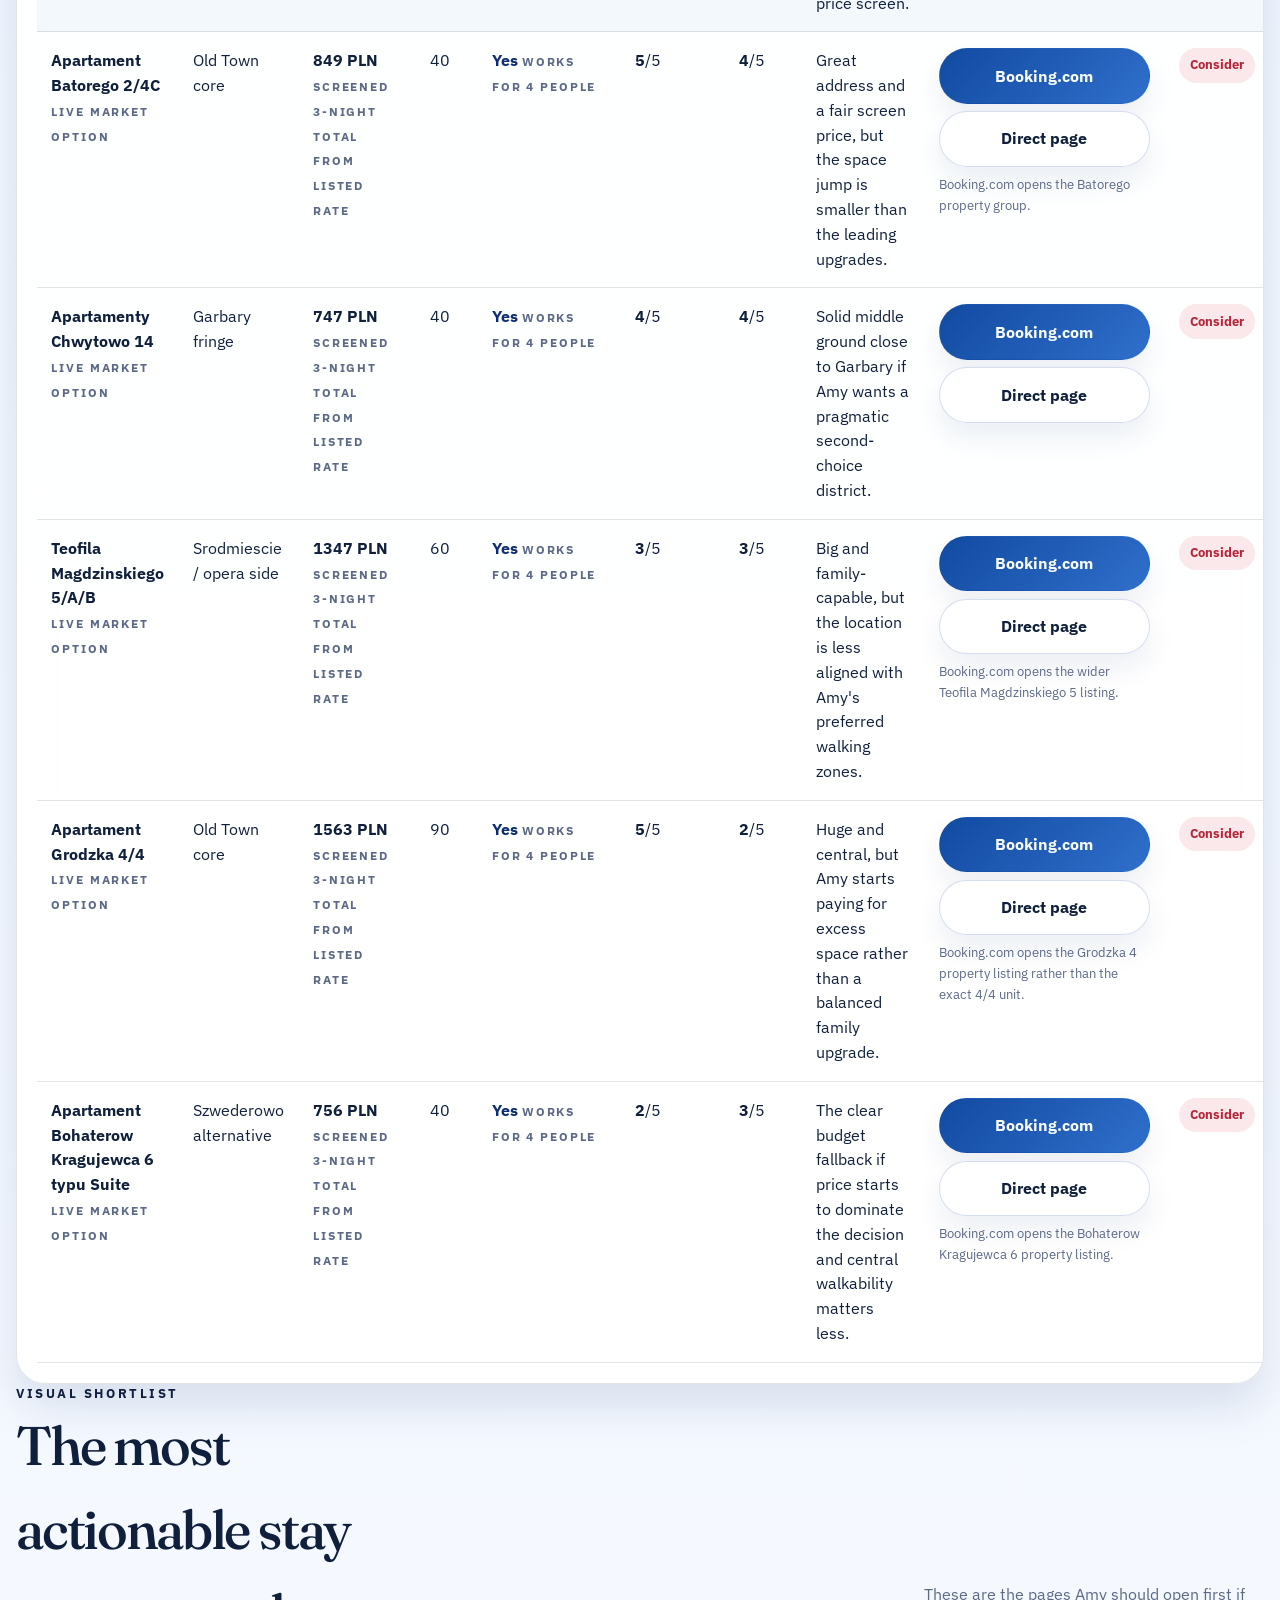
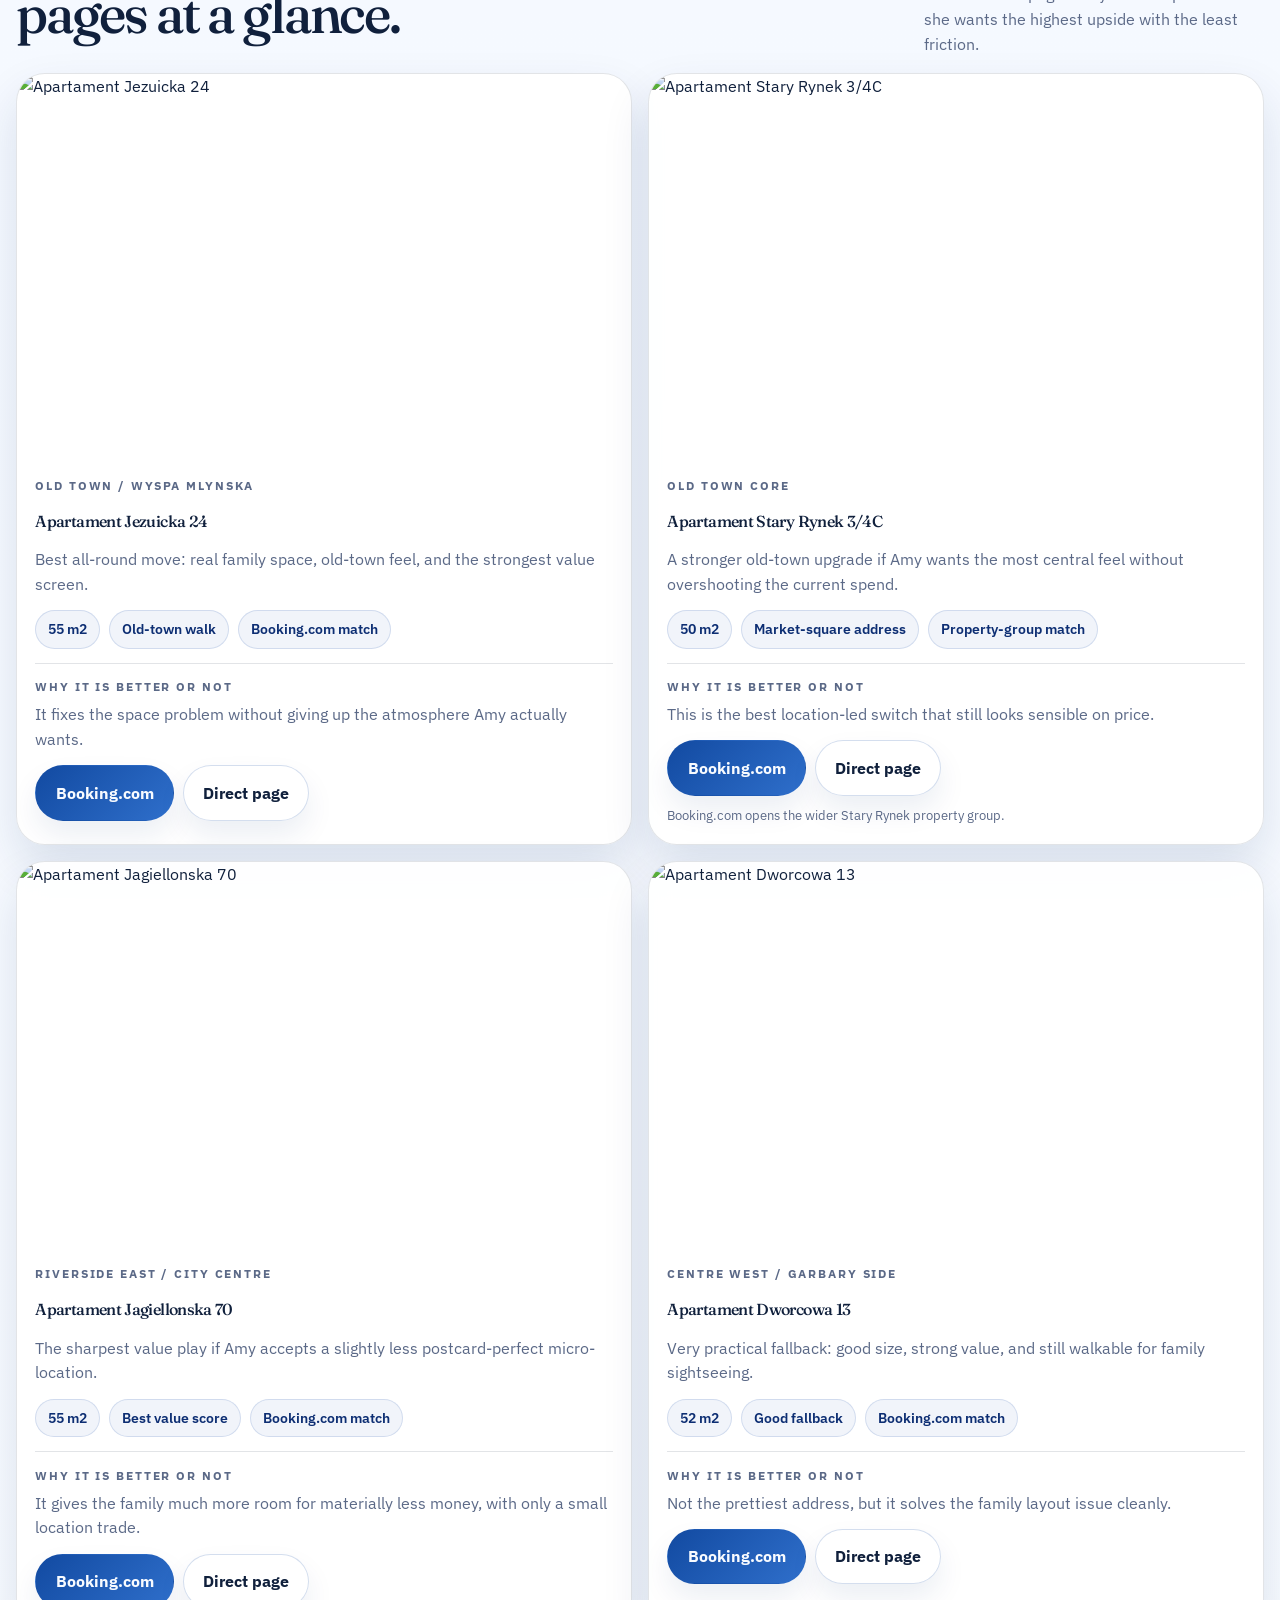
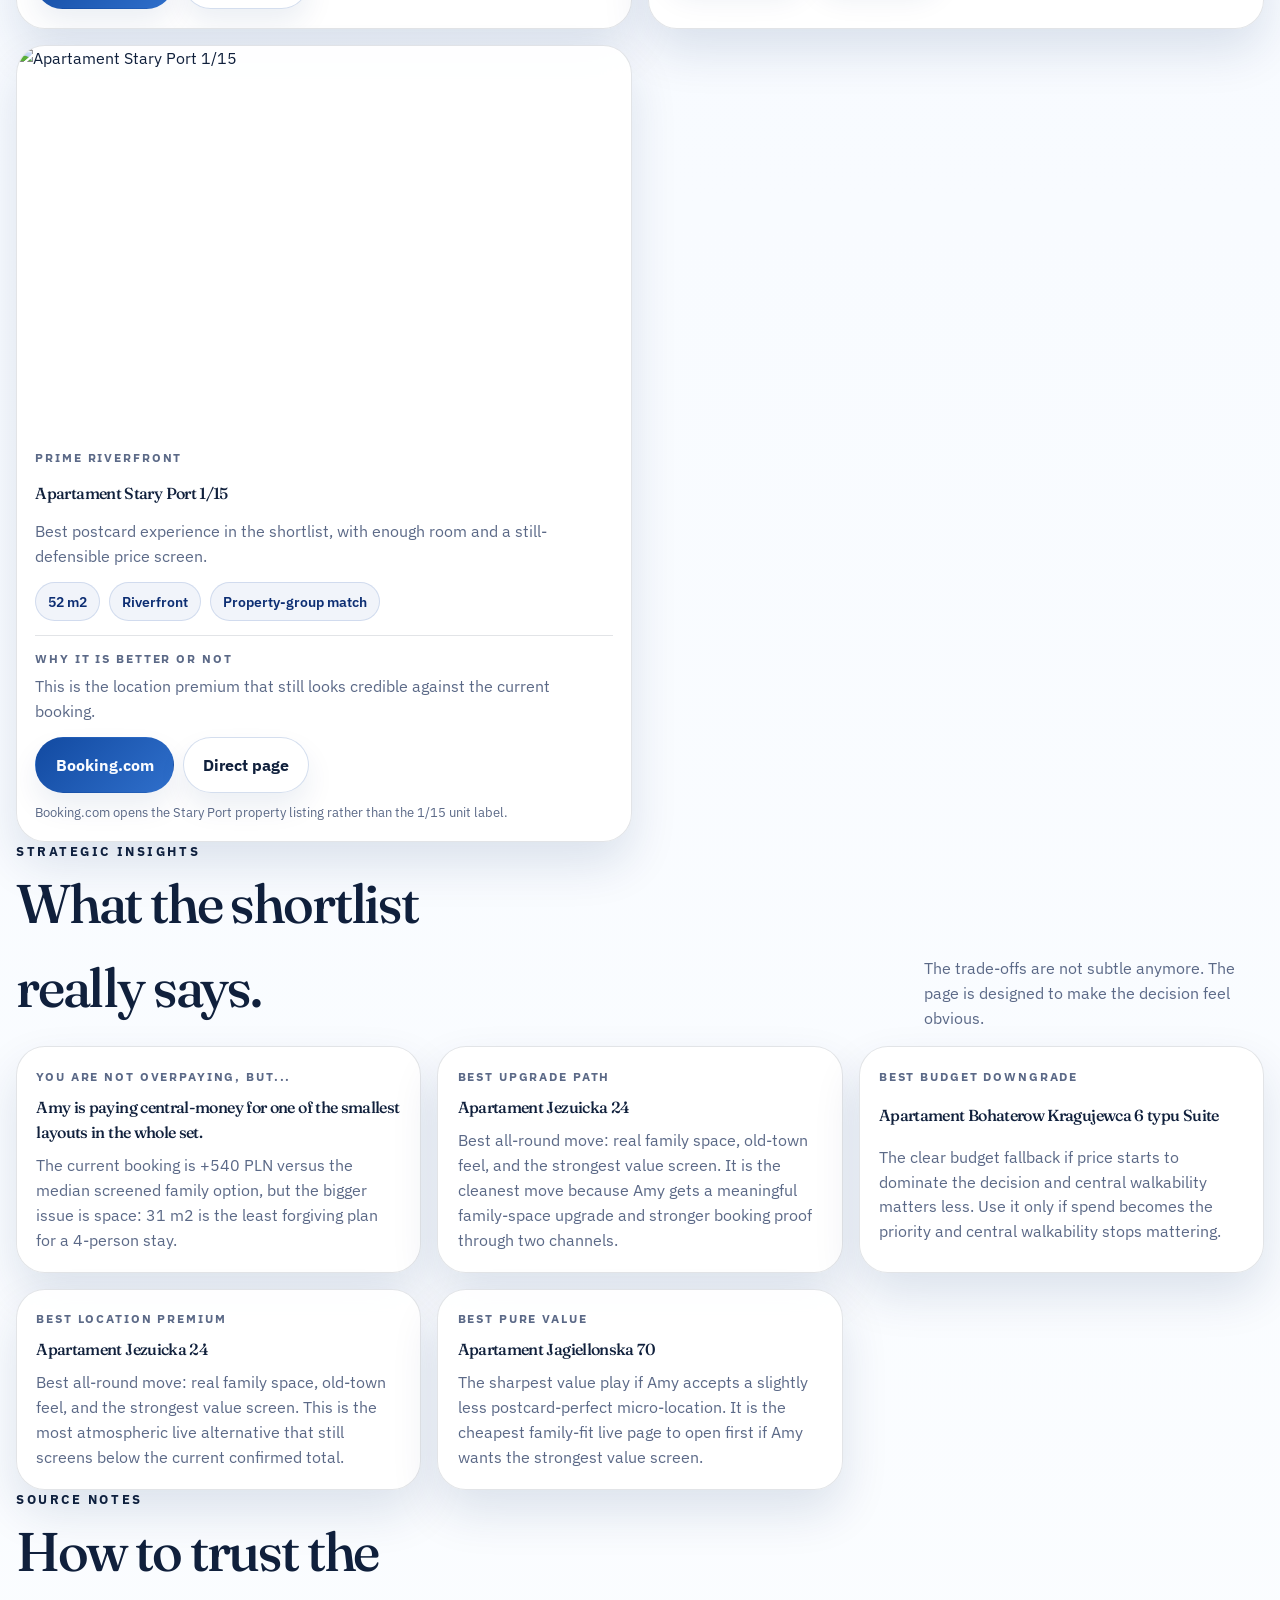
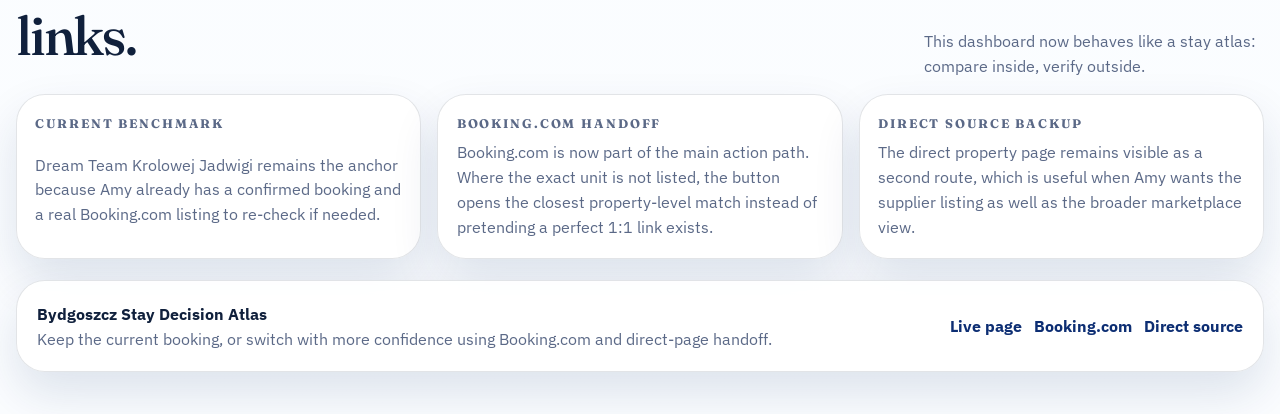
==== commit 35249274: "Rebrand stay decision page for city game" ====
--- a/index.html
+++ b/index.html
@@ -2,642 +2,16 @@
 <html lang="en">
 <head>
   <meta charset="UTF-8">
-  <meta name="viewport" content="width=device-width, initial-scale=1">
-  <title>Jakub Goscinny | Systems Design, Automation, and Workflow Portals</title>
-  <meta
-    name="description"
-    content="Jakub Goscinny builds operational software: workflow portals, automation layers, AI-assisted tools, and high-trust demos for business systems."
-  >
-  <meta name="theme-color" content="#11131a">
-  <meta name="color-scheme" content="light">
-  <link rel="canonical" href="https://jakubgoscinny-creator.github.io/">
-  <meta property="og:type" content="website">
-  <meta property="og:title" content="Jakub Goscinny | Systems Design, Automation, and Workflow Portals">
-  <meta
-    property="og:description"
-    content="Workflow portals, operational interfaces, automation layers, and AI-assisted tools built with a product mindset and delivery discipline."
-  >
-  <meta property="og:url" content="https://jakubgoscinny-creator.github.io/">
-  <meta name="twitter:card" content="summary_large_image">
-  <meta name="twitter:title" content="Jakub Goscinny | Systems Design, Automation, and Workflow Portals">
-  <meta
-    name="twitter:description"
-    content="A premium GitHub Pages profile site focused on systems thinking, automation, AI workflows, and operational software."
-  >
+  <meta http-equiv="refresh" content="0; url=./bydgoszcz-stay-decision/">
+  <meta name="viewport" content="width=device-width, initial-scale=1.0">
+  <title>Redirecting to Bydgoszcz Stay Decision</title>
   <script>
-    document.documentElement.classList.add("js");
+    window.location.replace("./bydgoszcz-stay-decision/");
   </script>
-  <link rel="icon" href="assets/favicon.svg" type="image/svg+xml">
-  <link rel="preconnect" href="https://fonts.googleapis.com">
-  <link rel="preconnect" href="https://fonts.gstatic.com" crossorigin>
-  <link
-    href="https://fonts.googleapis.com/css2?family=Familjen+Grotesk:wght@400;500;600;700&family=IBM+Plex+Mono:wght@400;500;600&family=IBM+Plex+Sans:wght@400;500;600&display=swap"
-    rel="stylesheet"
-  >
-  <link rel="stylesheet" href="styles.css">
 </head>
 <body>
-  <a class="skip-link" href="#main">Skip to content</a>
-
-  <div class="site-chrome" aria-hidden="true">
-    <div class="site-glow site-glow-a"></div>
-    <div class="site-glow site-glow-b"></div>
-  </div>
-
-  <header class="site-header">
-    <div class="shell site-header-inner">
-      <a class="brand" href="#top" aria-label="Go to homepage">
-        <span class="brand-mark"></span>
-        <span class="brand-copy">
-          <strong>Jakub Goscinny</strong>
-          <span>Systems designer / automation consultant / builder</span>
-        </span>
-      </a>
-
-      <nav class="site-nav" aria-label="Primary">
-        <a href="#selected-work">Work</a>
-        <a href="#capabilities">Capabilities</a>
-        <a href="#tooling">Tooling</a>
-        <a href="#brief">Brief</a>
-        <a href="#contact">Contact</a>
-      </nav>
-    </div>
-  </header>
-
-  <main id="main">
-    <section class="hero shell section" id="top">
-      <div class="hero-copy">
-        <p class="eyebrow">Operational software for real workflows</p>
-        <h1>I design the layer between process, people, and automation.</h1>
-        <p class="lead">
-          I build workflow portals, AI-assisted tools, and operational interfaces for teams
-          that need more clarity and less friction. The public work leans toward Podio and
-          ProcFu-style business systems, decision tools, premium demos, and practical software
-          that helps operators move work with confidence.
-        </p>
-        <div class="hero-actions">
-          <a class="button button-primary" href="#brief">Start project brief</a>
-          <a class="button button-secondary" href="#selected-work">View selected work</a>
-        </div>
-
-        <ul class="signal-list" aria-label="Core focus areas">
-          <li>Workflow portals</li>
-          <li>Automation systems</li>
-          <li>AI-assisted delivery</li>
-          <li>Proposal-ready briefs</li>
-        </ul>
-      </div>
-
-      <aside class="hero-panel">
-        <div class="panel-system-map" aria-hidden="true">
-          <span class="map-node map-node-core">Operational clarity</span>
-          <span class="map-node map-node-a">Portal UI</span>
-          <span class="map-node map-node-b">Automation</span>
-          <span class="map-node map-node-c">Data layer</span>
-          <span class="map-node map-node-d">AI assist</span>
-          <span class="map-line map-line-a"></span>
-          <span class="map-line map-line-b"></span>
-          <span class="map-line map-line-c"></span>
-          <span class="map-line map-line-d"></span>
-        </div>
-
-        <div class="panel-copy">
-          <p class="panel-label">Current working pattern</p>
-          <h2>Software that makes a system legible before it gets expensive.</h2>
-          <p>
-            The GitHub footprint is strongest where interfaces meet process: portal concepts,
-            decision-support tools, polished static artifacts, and fuller product builds when
-            the workflow needs data, auth, or typed application structure.
-          </p>
-        </div>
-
-        <dl class="panel-metrics">
-          <div>
-            <dt>Mode</dt>
-            <dd>Builder with product discipline</dd>
-          </div>
-          <div>
-            <dt>Shape</dt>
-            <dd>Portal, workflow, demo, operator UI</dd>
-          </div>
-          <div>
-            <dt>Bias</dt>
-            <dd>Practical transformation over theatre</dd>
-          </div>
-        </dl>
-      </aside>
-    </section>
-
-    <section class="section shell" id="about">
-      <div class="section-header reveal">
-        <p class="eyebrow">What I do</p>
-        <h2>Business systems should feel usable, explainable, and operationally sharp.</h2>
-      </div>
-
-      <div class="split-copy">
-        <p class="reveal" data-delay="40">
-          I am most useful when the brief is not “make a website”, but “make the workflow make
-          sense”. That usually means portal interfaces, proposal hubs, operator surfaces,
-          decision tools, or automation layers around an existing process. The job is to turn a
-          messy operational reality into software that people can actually trust.
-        </p>
-        <p class="reveal" data-delay="100">
-          Sometimes that output is a self-contained HTML artifact that clarifies the system fast.
-          Sometimes it grows into a fuller application with Next.js, TypeScript, a database
-          layer, and document generation. The constant is systems thinking, delivery depth, and a
-          preference for concrete utility over empty innovation language.
-        </p>
-      </div>
-    </section>
-
-    <section class="section shell" id="selected-work">
-      <div class="section-header reveal">
-        <p class="eyebrow">Selected work</p>
-        <h2>Public projects that best show the operating model.</h2>
-      </div>
-
-      <div class="work-grid">
-        <article class="work-card work-card-featured reveal">
-          <div class="work-card-head">
-            <span class="pill">Portal demo</span>
-            <span class="work-year">2026</span>
-          </div>
-          <h3>ZCG Disposition Hub</h3>
-          <p>
-            A Podio-first disposition portal concept for wholesale real estate, built as a single
-            polished artifact with a deal board, buyer database, campaign builder, workflow
-            engine, and AI underwriting concept.
-          </p>
-          <ul class="tag-list" aria-label="ZCG project tags">
-            <li>Podio-first</li>
-            <li>Workflow engine</li>
-            <li>AI underwriting concept</li>
-          </ul>
-          <div class="card-actions">
-            <a href="https://github.com/jakubgoscinny-creator/zcg-dispo-hub-demo" target="_blank" rel="noreferrer">Repository</a>
-            <a href="https://jakubgoscinny-creator.github.io/zcg-dispo-hub-demo/" target="_blank" rel="noreferrer">Live demo</a>
-          </div>
-        </article>
-
-        <article class="work-card reveal" data-delay="60">
-          <div class="work-card-head">
-            <span class="pill">Full product build</span>
-            <span class="work-year">2026</span>
-          </div>
-          <h3>CCO Platform</h3>
-          <p>
-            A fuller web application for certification exam simulation, showing the move beyond
-            static pages into Next.js, TypeScript, Drizzle, Neon, and PDF-capable product
-            architecture.
-          </p>
-          <div class="card-actions">
-            <a href="https://github.com/jakubgoscinny-creator/cco-platform" target="_blank" rel="noreferrer">Repository</a>
-          </div>
-        </article>
-
-        <article class="work-card reveal" data-delay="120">
-          <div class="work-card-head">
-            <span class="pill">Premium MVP</span>
-            <span class="work-year">2026</span>
-          </div>
-          <h3>Stock AIgent</h3>
-          <p>
-            A luxury-feeling static MVP for a finance-flavoured AI product. Strong signal for
-            product positioning, premium interface treatment, and low-overhead prototyping.
-          </p>
-          <div class="card-actions">
-            <a href="https://github.com/jakubgoscinny-creator/stock-aigent" target="_blank" rel="noreferrer">Repository</a>
-          </div>
-        </article>
-
-        <article class="work-card reveal">
-          <div class="work-card-head">
-            <span class="pill">Automation note</span>
-            <span class="work-year">2026</span>
-          </div>
-          <h3>Windows Operator</h3>
-          <p>
-            A technical article and interface piece about the moment where browser automation is
-            no longer enough and AI tooling needs desktop-level control.
-          </p>
-          <div class="card-actions">
-            <a href="https://github.com/jakubgoscinny-creator/windows-operator-blog" target="_blank" rel="noreferrer">Repository</a>
-          </div>
-        </article>
-
-        <article class="work-card reveal" data-delay="60">
-          <div class="work-card-head">
-            <span class="pill">Decision tool</span>
-            <span class="work-year">2026</span>
-          </div>
-          <h3>AI PC Compare Bydgoszcz</h3>
-          <p>
-            A static decision-support site for comparing workstations for AI and development,
-            structured around trade-offs, service constraints, and recommendation logic.
-          </p>
-          <div class="card-actions">
-            <a href="https://github.com/jakubgoscinny-creator/ai-pc-compare-bydgoszcz" target="_blank" rel="noreferrer">Repository</a>
-          </div>
-        </article>
-
-        <article class="work-card reveal" data-delay="120">
-          <div class="work-card-head">
-            <span class="pill">Decision dashboard</span>
-            <span class="work-year">2026</span>
-          </div>
-          <h3>Bydgoszcz Stay Decision</h3>
-          <p>
-            A practical family accommodation decision page built as a shortlist, comparison
-            dashboard, and recommendation layer rather than a generic travel landing page.
-          </p>
-          <div class="card-actions">
-            <a href="https://jakubgoscinny-creator.github.io/bydgoszcz-stay-decision/" target="_blank" rel="noreferrer">Live page</a>
-            <a href="https://github.com/jakubgoscinny-creator/jakubgoscinny-creator.github.io" target="_blank" rel="noreferrer">Source repo</a>
-          </div>
-        </article>
-      </div>
-    </section>
-
-    <section class="section shell" id="capabilities">
-      <div class="section-header reveal">
-        <p class="eyebrow">Capabilities</p>
-        <h2>Where I add the most value.</h2>
-      </div>
-
-      <div class="capability-grid">
-        <article class="capability-card reveal">
-          <h3>Workflow portals</h3>
-          <p>
-            Operator-first interfaces that make status, next actions, and business logic visible
-            instead of hiding them in process debt.
-          </p>
-        </article>
-        <article class="capability-card reveal" data-delay="60">
-          <h3>Automation system design</h3>
-          <p>
-            Turning manual steps into reliable flows without losing readability, control, or the
-            human judgement points that still matter.
-          </p>
-        </article>
-        <article class="capability-card reveal" data-delay="120">
-          <h3>AI-assisted operational tools</h3>
-          <p>
-            Practical AI layers for drafting, comparison, estimation, or recommendation work that
-            needs to live inside a real workflow rather than beside it.
-          </p>
-        </article>
-        <article class="capability-card reveal" data-delay="180">
-          <h3>High-trust prototypes</h3>
-          <p>
-            Premium demos and lightweight product artifacts that help teams validate the shape of
-            a system before they commit to heavy implementation.
-          </p>
-        </article>
-      </div>
-    </section>
-
-    <section class="section shell" id="tooling">
-      <div class="section-header reveal">
-        <p class="eyebrow">Tooling and stack</p>
-        <h2>Chosen for clarity, speed, and maintainability.</h2>
-      </div>
-
-      <div class="tooling-grid">
-        <article class="tool-group reveal">
-          <h3>Workflow and ops</h3>
-          <ul class="chip-list">
-            <li>Podio</li>
-            <li>ProcFu-style portals</li>
-            <li>Operator flows</li>
-            <li>Proposal hubs</li>
-            <li>Decision support</li>
-          </ul>
-        </article>
-        <article class="tool-group reveal" data-delay="60">
-          <h3>Frontend</h3>
-          <ul class="chip-list">
-            <li>HTML</li>
-            <li>CSS</li>
-            <li>JavaScript</li>
-            <li>React</li>
-            <li>Next.js</li>
-            <li>TypeScript</li>
-          </ul>
-        </article>
-        <article class="tool-group reveal" data-delay="120">
-          <h3>Data and backend</h3>
-          <ul class="chip-list">
-            <li>Drizzle ORM</li>
-            <li>Neon</li>
-            <li>Typed schemas</li>
-            <li>Document generation</li>
-            <li>Auth-ready app structure</li>
-          </ul>
-        </article>
-        <article class="tool-group reveal" data-delay="180">
-          <h3>Automation and AI</h3>
-          <ul class="chip-list">
-            <li>Workflow automation</li>
-            <li>Browser tooling</li>
-            <li>Desktop automation concepts</li>
-            <li>AI-assisted UX</li>
-            <li>Prompt-driven delivery</li>
-          </ul>
-        </article>
-      </div>
-    </section>
-
-    <section class="section shell" id="principles">
-      <div class="section-header reveal">
-        <p class="eyebrow">Operating principles</p>
-        <h2>The work should reduce ambiguity, not decorate it.</h2>
-      </div>
-
-      <div class="principle-grid">
-        <article class="principle-card reveal">
-          <h3>Make state visible</h3>
-          <p>
-            Good operational software should show what is happening, what is blocked, and what
-            happens next without making the user decode the system.
-          </p>
-        </article>
-        <article class="principle-card reveal" data-delay="60">
-          <h3>Reduce decision latency</h3>
-          <p>
-            The best tools tighten the loop between seeing the situation, choosing a direction,
-            and taking action.
-          </p>
-        </article>
-        <article class="principle-card reveal" data-delay="120">
-          <h3>Build for operators, not slides</h3>
-          <p>
-            A beautiful interface matters, but it earns its keep only when it supports real work,
-            real judgement, and real constraints.
-          </p>
-        </article>
-      </div>
-    </section>
-
-    <section class="section shell" id="brief">
-      <div class="section-header reveal">
-        <p class="eyebrow">Project idea wizard</p>
-        <h2>Turn a rough project idea into a proposal-ready brief.</h2>
-      </div>
-
-      <div class="wizard-layout">
-        <section class="wizard-card reveal">
-          <div class="wizard-intro">
-            <p>
-              This is a fast scoping flow for visitors who already know the problem, but need a
-              clearer brief to discuss timeline, proposal shape, and budget range.
-            </p>
-            <p class="wizard-runtime">Usually 3 minutes. No backend. Your summary stays in the browser until you copy or send it.</p>
-          </div>
-
-          <ol class="wizard-steps" aria-label="Wizard steps">
-            <li class="is-active">1. Project shape</li>
-            <li>2. Current workflow</li>
-            <li>3. Outcomes and constraints</li>
-            <li>4. Decision context</li>
-          </ol>
-
-          <form class="wizard-form" id="briefWizard">
-            <fieldset class="wizard-step is-active" data-step="0">
-              <legend>Project shape</legend>
-              <label class="field">
-                <span>Project name or working label</span>
-                <input type="text" name="projectName" maxlength="80" placeholder="Quoting portal refresh, intake workflow, AI triage layer...">
-              </label>
-
-              <div class="field-grid">
-                <label class="field">
-                  <span>What kind of project is it?</span>
-                  <select name="projectType">
-                    <option value="">Choose project shape</option>
-                    <option>Workflow portal</option>
-                    <option>Operational dashboard</option>
-                    <option>Automation layer</option>
-                    <option>AI-assisted tool</option>
-                    <option>Decision-support app</option>
-                    <option>Product prototype</option>
-                    <option>Business system redesign</option>
-                  </select>
-                </label>
-
-                <label class="field">
-                  <span>Who will use it most?</span>
-                  <input type="text" name="primaryUsers" placeholder="Operators, sales team, coordinators, founders...">
-                </label>
-              </div>
-
-              <fieldset class="choice-group">
-                <legend>What should this turn into?</legend>
-                <div class="choice-grid">
-                  <label class="check-chip"><input type="checkbox" name="deliverables" value="Portal or dashboard">Portal or dashboard</label>
-                  <label class="check-chip"><input type="checkbox" name="deliverables" value="Workflow automation">Workflow automation</label>
-                  <label class="check-chip"><input type="checkbox" name="deliverables" value="AI assistant or recommendation layer">AI assistant or recommendation layer</label>
-                  <label class="check-chip"><input type="checkbox" name="deliverables" value="Clickable prototype">Clickable prototype</label>
-                  <label class="check-chip"><input type="checkbox" name="deliverables" value="Spec and phased proposal">Spec and phased proposal</label>
-                </div>
-              </fieldset>
-            </fieldset>
-
-            <fieldset class="wizard-step" data-step="1">
-              <legend>Current workflow</legend>
-              <label class="field">
-                <span>Main bottleneck</span>
-                <textarea name="currentState" rows="4" placeholder="What is slow, messy, manual, unclear, duplicated, or blocking decisions today?"></textarea>
-              </label>
-
-              <label class="field">
-                <span>What happens today?</span>
-                <textarea name="workflowReality" rows="4" placeholder="Describe the current process in simple terms: who does what, where work gets stuck, and what tools are involved."></textarea>
-              </label>
-
-              <fieldset class="choice-group">
-                <legend>What systems are already in the picture?</legend>
-                <div class="choice-grid">
-                  <label class="check-chip"><input type="checkbox" name="systems" value="Podio">Podio</label>
-                  <label class="check-chip"><input type="checkbox" name="systems" value="ProcFu">ProcFu</label>
-                  <label class="check-chip"><input type="checkbox" name="systems" value="Spreadsheets">Spreadsheets</label>
-                  <label class="check-chip"><input type="checkbox" name="systems" value="Email or chat">Email or chat</label>
-                  <label class="check-chip"><input type="checkbox" name="systems" value="Custom web app">Custom web app</label>
-                  <label class="check-chip"><input type="checkbox" name="systems" value="AI tools">AI tools</label>
-                </div>
-              </fieldset>
-
-              <label class="field">
-                <span>What must stay in place?</span>
-                <input type="text" name="mustKeep" placeholder="Existing tool, process rule, approval path, compliance constraint...">
-              </label>
-            </fieldset>
-
-            <fieldset class="wizard-step" data-step="2">
-              <legend>Outcomes and constraints</legend>
-              <label class="field">
-                <span>What outcome would make this worth doing?</span>
-                <textarea name="desiredOutcome" rows="4" placeholder="Describe the operational result you want: faster turnaround, clearer visibility, fewer handoffs, stronger proposal flow..."></textarea>
-              </label>
-
-              <div class="field-grid">
-                <label class="field">
-                  <span>Desired timeline</span>
-                  <select name="timeline">
-                    <option value="">Choose timeline</option>
-                    <option>Urgent: within 2-4 weeks</option>
-                    <option>Near term: within 1-2 months</option>
-                    <option>Quarter-scale: within 3-4 months</option>
-                    <option>Flexible / exploratory</option>
-                  </select>
-                </label>
-
-                <label class="field">
-                  <span>Budget shape</span>
-                  <select name="budget">
-                    <option value="">Choose budget range</option>
-                    <option>Discovery-first / not fixed yet</option>
-                    <option>Lean MVP budget</option>
-                    <option>Mid-range operational build</option>
-                    <option>Larger phased implementation</option>
-                  </select>
-                </label>
-              </div>
-
-              <fieldset class="choice-group">
-                <legend>What should a proposal answer?</legend>
-                <div class="choice-grid">
-                  <label class="check-chip"><input type="checkbox" name="proposalNeeds" value="Scope options">Scope options</label>
-                  <label class="check-chip"><input type="checkbox" name="proposalNeeds" value="Phased delivery plan">Phased delivery plan</label>
-                  <label class="check-chip"><input type="checkbox" name="proposalNeeds" value="Integration risks">Integration risks</label>
-                  <label class="check-chip"><input type="checkbox" name="proposalNeeds" value="Timeline scenarios">Timeline scenarios</label>
-                  <label class="check-chip"><input type="checkbox" name="proposalNeeds" value="Budget scenarios">Budget scenarios</label>
-                  <label class="check-chip"><input type="checkbox" name="proposalNeeds" value="Prototype recommendation">Prototype recommendation</label>
-                </div>
-              </fieldset>
-            </fieldset>
-
-            <fieldset class="wizard-step" data-step="3">
-              <legend>Decision context</legend>
-              <div class="field-grid">
-                <label class="field">
-                  <span>Who decides or sponsors this?</span>
-                  <input type="text" name="decisionMaker" placeholder="Founder, ops lead, sales director, internal sponsor...">
-                </label>
-
-                <label class="field">
-                  <span>How clear is the scope today?</span>
-                  <select name="confidence">
-                    <option value="">Choose current clarity</option>
-                    <option>Clear enough to estimate</option>
-                    <option>Partly clear, needs shaping</option>
-                    <option>Still exploratory / problem-first</option>
-                  </select>
-                </label>
-              </div>
-
-              <label class="field">
-                <span>Anything a proposal should not miss?</span>
-                <textarea name="additionalContext" rows="4" placeholder="Dependencies, internal politics, compliance, rollout worries, team adoption, or anything else that changes the proposal."></textarea>
-              </label>
-            </fieldset>
-
-            <div class="wizard-actions">
-              <button class="button button-secondary" type="button" id="briefBack" disabled>Back</button>
-              <button class="button button-primary" type="button" id="briefNext">Next step</button>
-            </div>
-          </form>
-        </section>
-
-        <aside class="brief-summary reveal" data-delay="100">
-          <p class="panel-label">Proposal seed</p>
-          <h3>Your summary updates live as you fill the wizard.</h3>
-          <div class="brief-output" id="briefOutput" aria-live="polite"></div>
-          <p class="summary-note" id="briefRecommendation">
-            Suggested first move: start with a lightweight brief so timeline and budget can be discussed against a shared understanding of the workflow.
-          </p>
-          <div class="summary-actions">
-            <button class="button button-secondary" type="button" id="copyBrief">Copy brief</button>
-            <a
-              class="button button-primary"
-              id="issueLink"
-              href="https://github.com/jakubgoscinny-creator/jakubgoscinny-creator.github.io/issues/new?title=Project%20inquiry"
-              target="_blank"
-              rel="noreferrer"
-            >
-              Send as GitHub inquiry
-            </a>
-          </div>
-        </aside>
-      </div>
-    </section>
-
-    <section class="section shell" id="contact">
-      <div class="contact-card reveal">
-        <div>
-          <p class="eyebrow">Contact</p>
-          <h2>If the workflow is messy, that is usually the brief.</h2>
-          <p class="contact-copy">
-            Best first step: use the project idea wizard above and turn rough context into a
-            cleaner brief. If you already know what you need, GitHub is still the public front
-            door for starting the conversation.
-          </p>
-        </div>
-        <div class="hero-actions">
-          <a
-            class="button button-primary"
-            href="https://github.com/jakubgoscinny-creator"
-            target="_blank"
-            rel="noreferrer"
-          >
-            Review repositories
-          </a>
-          <a
-            class="button button-secondary"
-            href="https://github.com/jakubgoscinny-creator/jakubgoscinny-creator.github.io/issues/new?title=Project%20inquiry"
-            target="_blank"
-            rel="noreferrer"
-          >
-            Start a GitHub conversation
-          </a>
-        </div>
-      </div>
-    </section>
-  </main>
-
-  <footer class="site-footer">
-    <div class="shell site-footer-inner">
-      <p>
-        Built as a static GitHub Pages site with plain HTML, CSS, and JavaScript for long-term
-        maintainability.
-      </p>
-      <div class="footer-links">
-        <a href="https://github.com/jakubgoscinny-creator" target="_blank" rel="noreferrer">GitHub profile</a>
-        <a href="https://github.com/jakubgoscinny-creator?tab=repositories" target="_blank" rel="noreferrer">Repositories</a>
-        <span>Updated <span id="year"></span></span>
-      </div>
-    </div>
-  </footer>
-
-  <script type="application/ld+json">
-    {
-      "@context": "https://schema.org",
-      "@type": "Person",
-      "name": "Jakub Goscinny",
-      "url": "https://jakubgoscinny-creator.github.io/",
-      "sameAs": [
-        "https://github.com/jakubgoscinny-creator"
-      ],
-      "jobTitle": "Systems designer and automation consultant",
-      "knowsAbout": [
-        "Workflow portals",
-        "Automation systems",
-        "Podio",
-        "ProcFu",
-        "AI-assisted tools",
-        "Business systems"
-      ]
-    }
-  </script>
-  <script src="script.js" defer></script>
+  <p>
+    Redirecting to <a href="./bydgoszcz-stay-decision/">Bydgoszcz Stay Decision</a>.
+  </p>
 </body>
 </html>
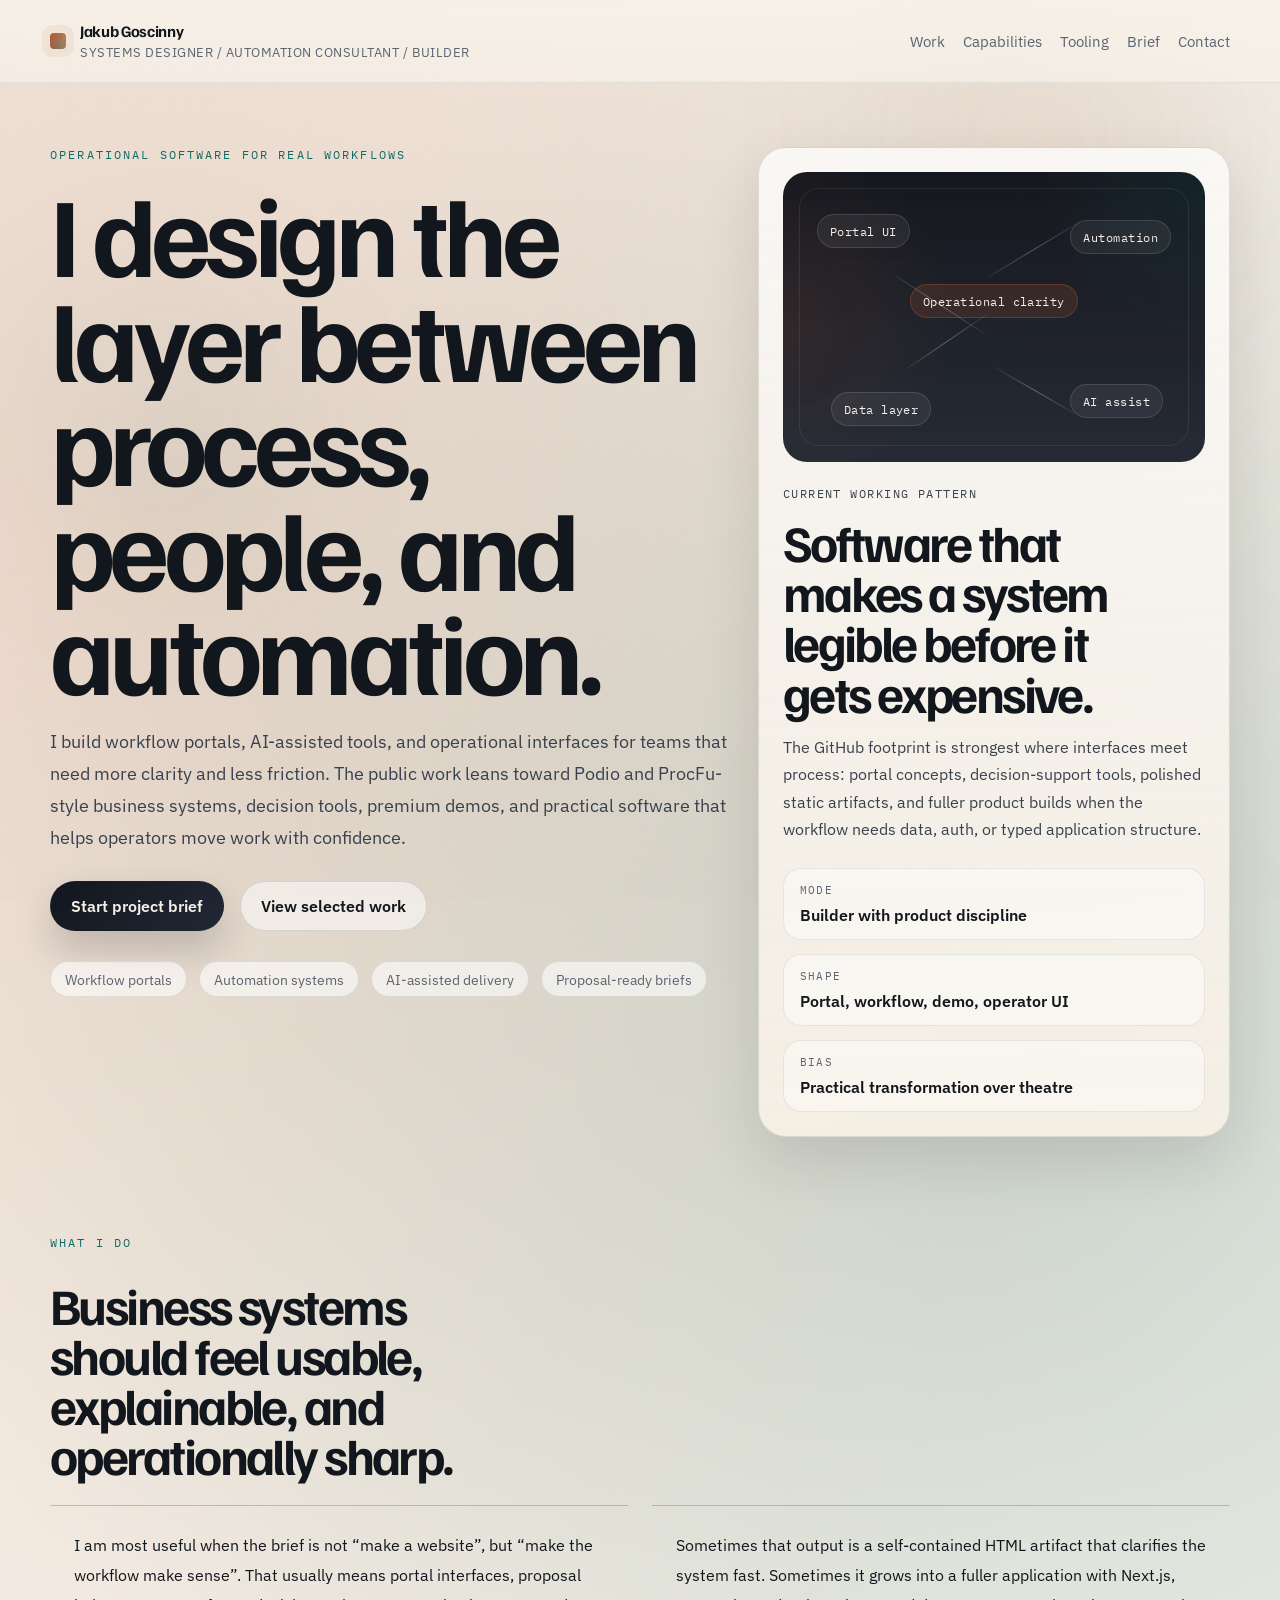
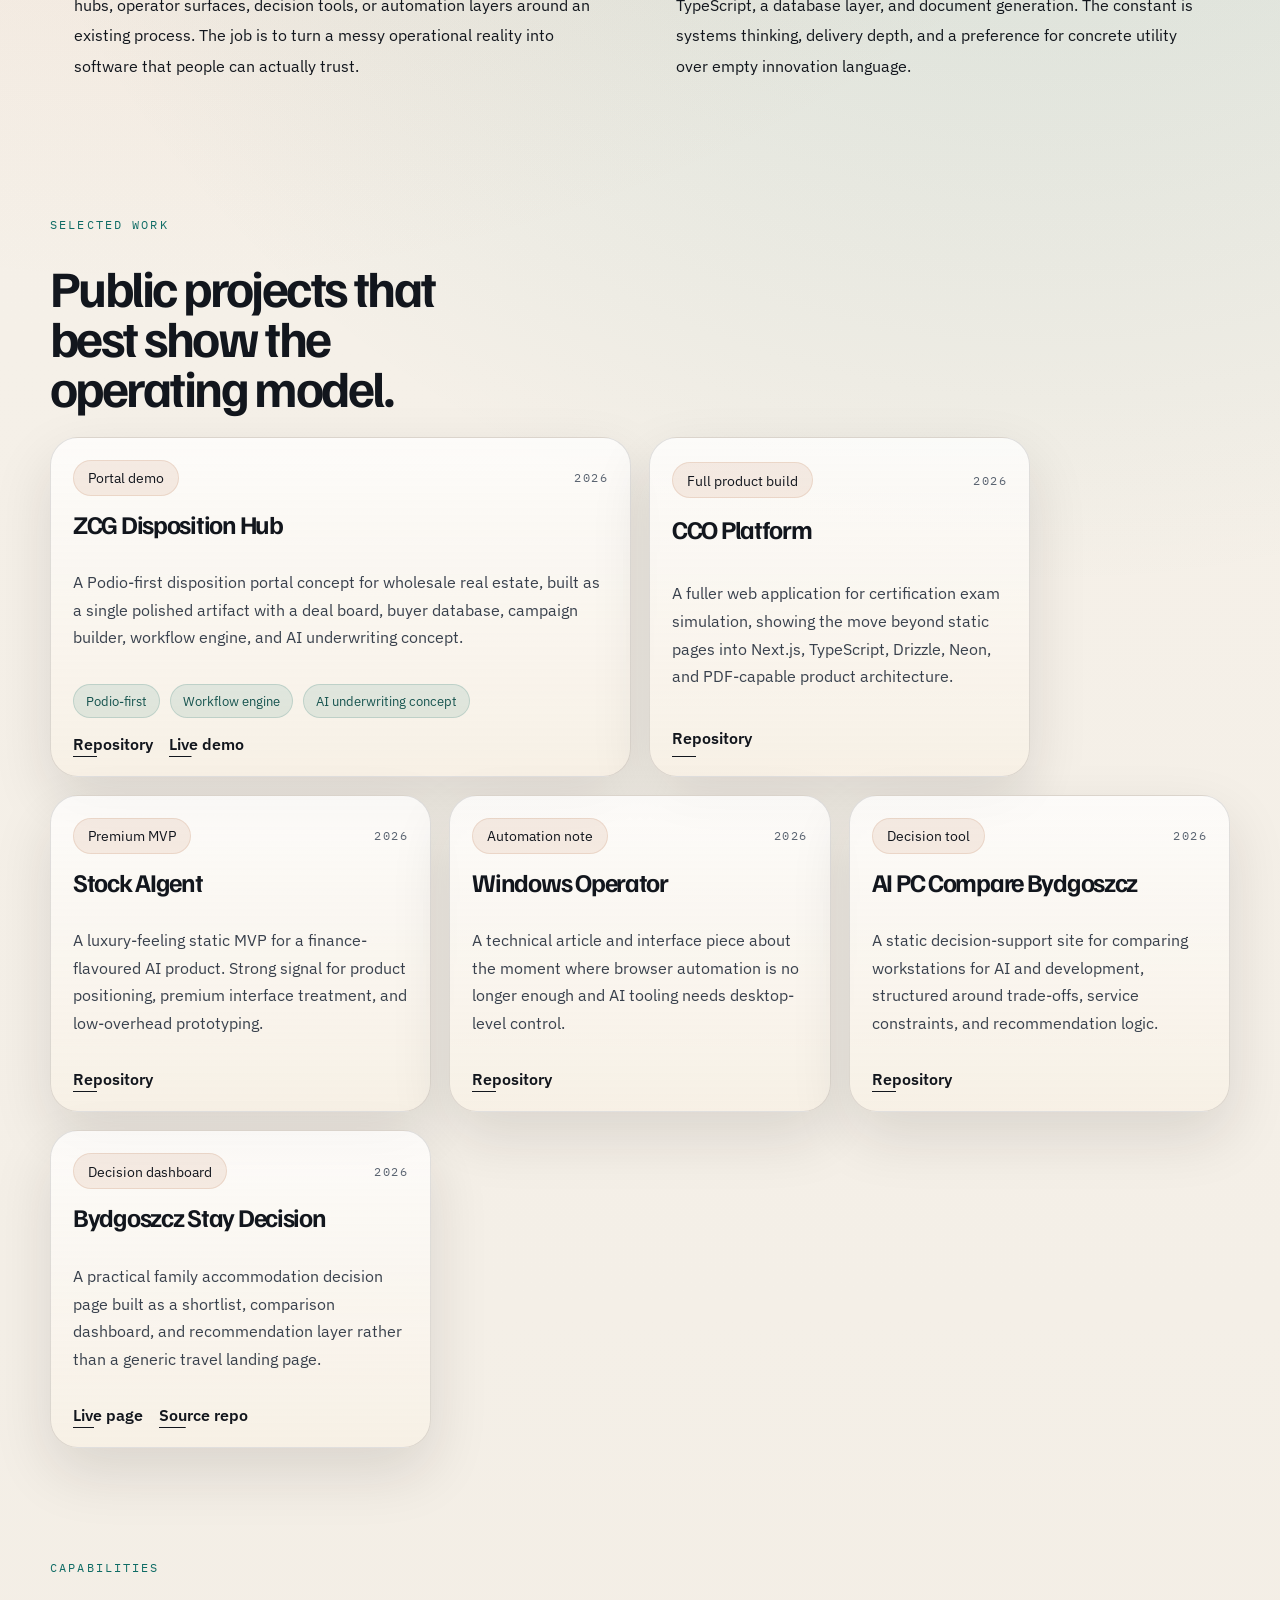
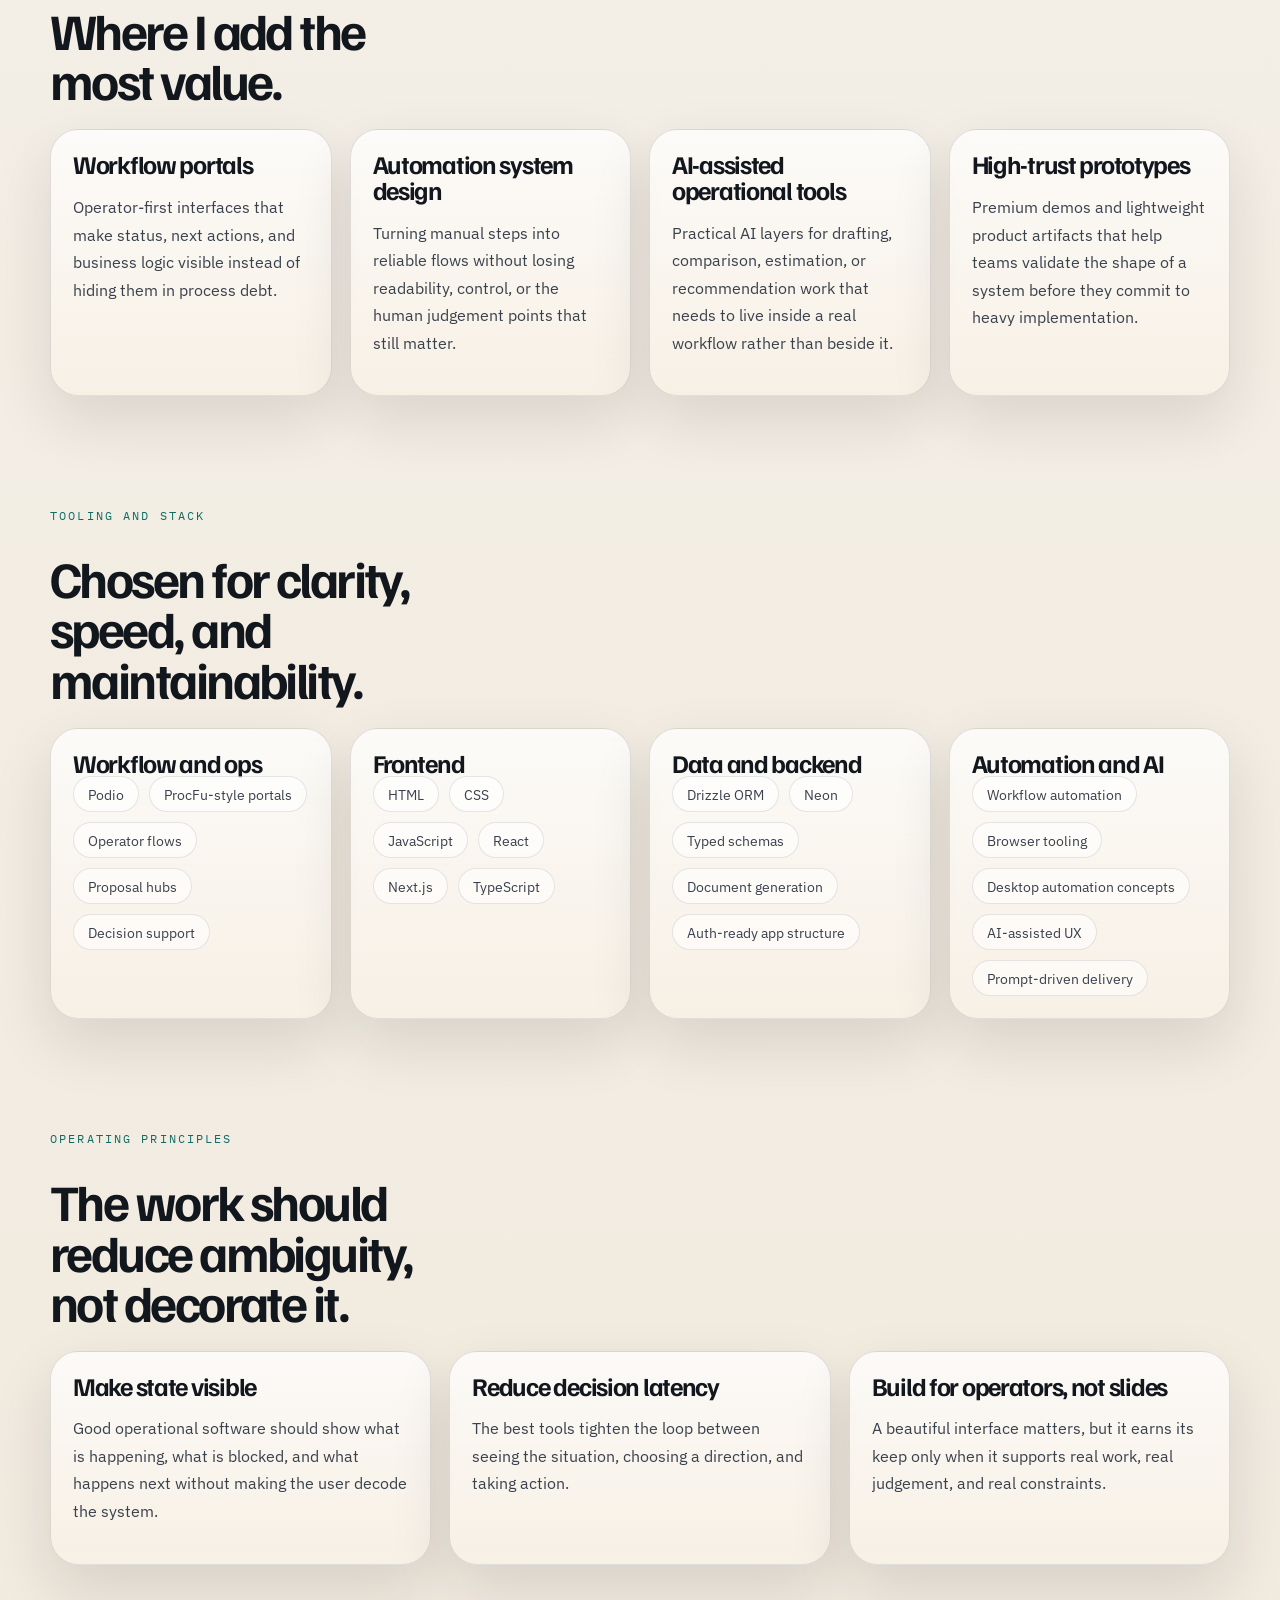
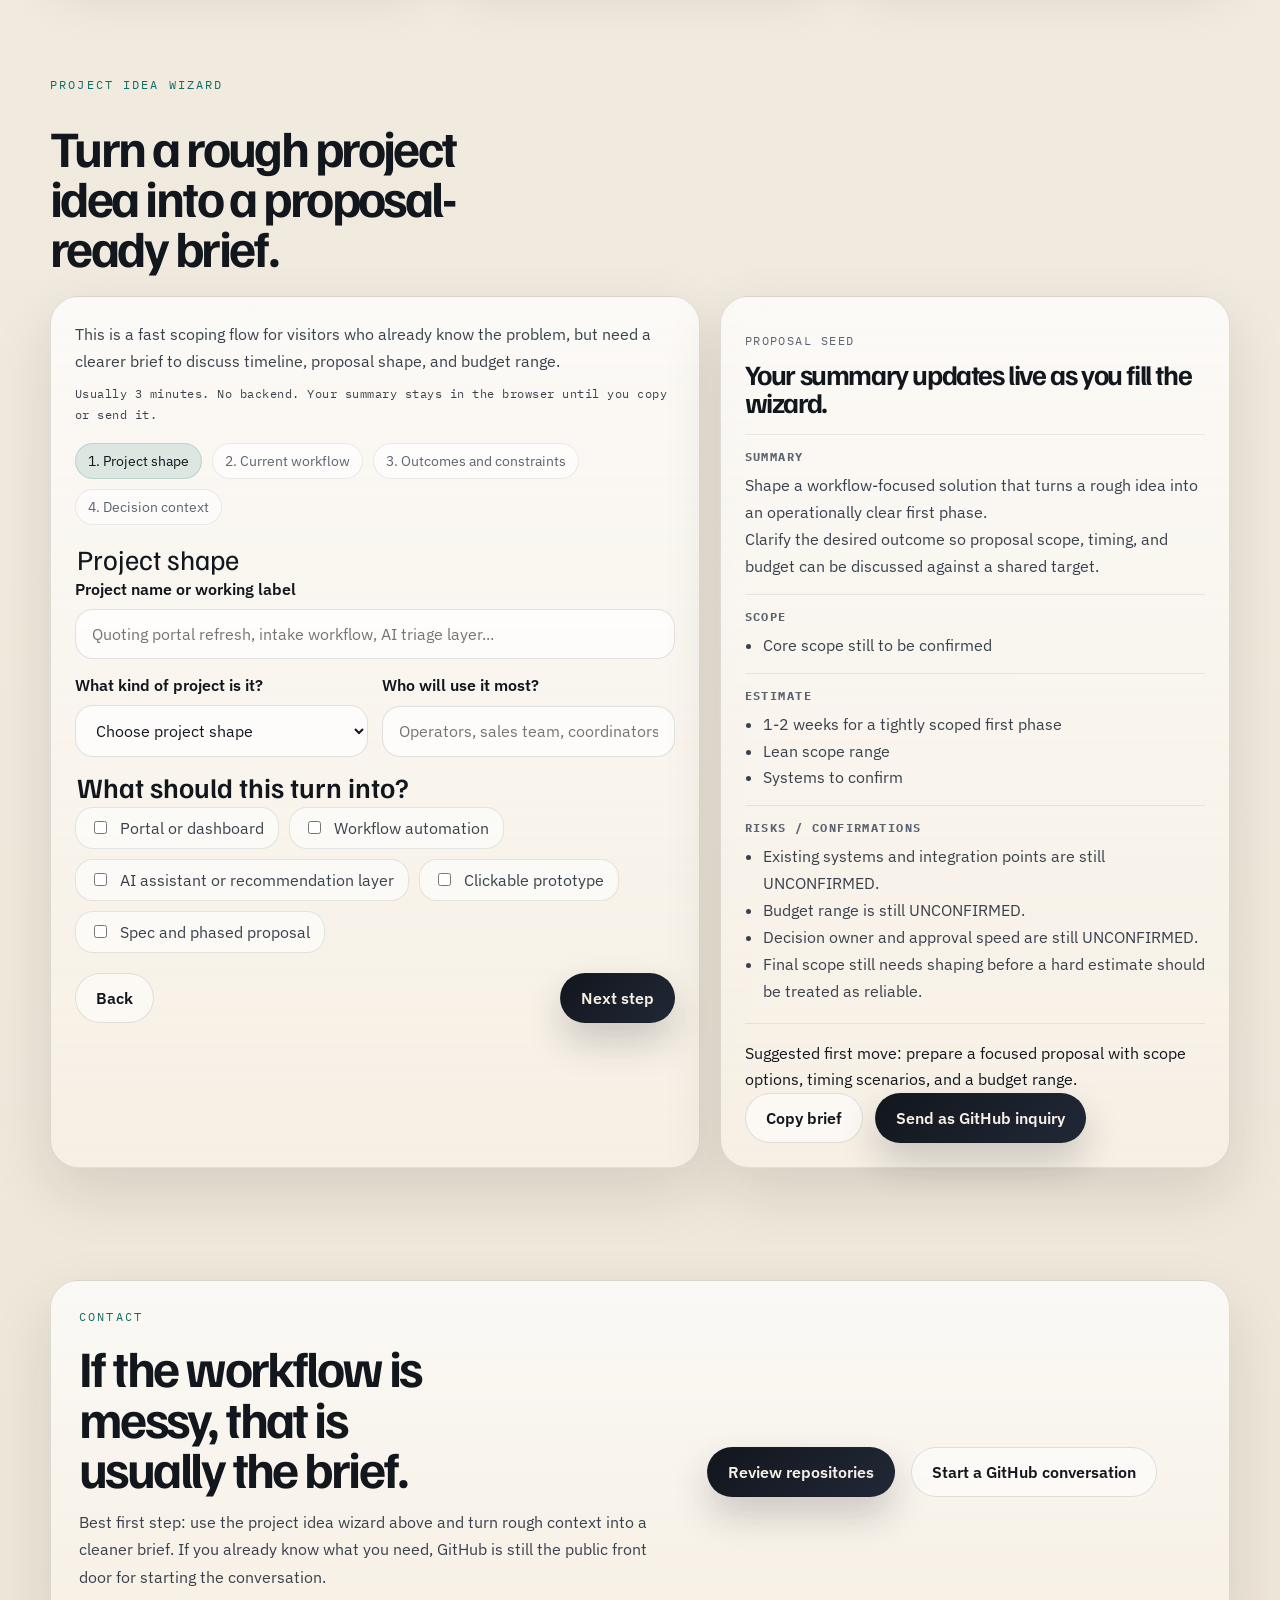
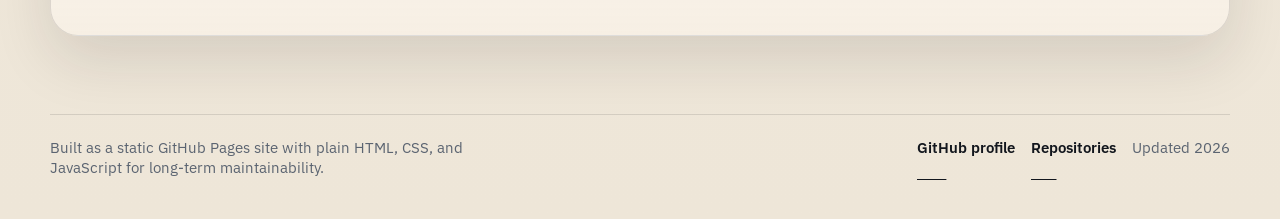
==== commit db111484: "Isolate stay decision page with city-game branding" ====
--- a/index.html
+++ b/index.html
@@ -2,16 +2,642 @@
 <html lang="en">
 <head>
   <meta charset="UTF-8">
-  <meta http-equiv="refresh" content="0; url=./bydgoszcz-stay-decision/">
-  <meta name="viewport" content="width=device-width, initial-scale=1.0">
-  <title>Redirecting to Bydgoszcz Stay Decision</title>
+  <meta name="viewport" content="width=device-width, initial-scale=1">
+  <title>Jakub Goscinny | Systems Design, Automation, and Workflow Portals</title>
+  <meta
+    name="description"
+    content="Jakub Goscinny builds operational software: workflow portals, automation layers, AI-assisted tools, and high-trust demos for business systems."
+  >
+  <meta name="theme-color" content="#11131a">
+  <meta name="color-scheme" content="light">
+  <link rel="canonical" href="https://jakubgoscinny-creator.github.io/">
+  <meta property="og:type" content="website">
+  <meta property="og:title" content="Jakub Goscinny | Systems Design, Automation, and Workflow Portals">
+  <meta
+    property="og:description"
+    content="Workflow portals, operational interfaces, automation layers, and AI-assisted tools built with a product mindset and delivery discipline."
+  >
+  <meta property="og:url" content="https://jakubgoscinny-creator.github.io/">
+  <meta name="twitter:card" content="summary_large_image">
+  <meta name="twitter:title" content="Jakub Goscinny | Systems Design, Automation, and Workflow Portals">
+  <meta
+    name="twitter:description"
+    content="A premium GitHub Pages profile site focused on systems thinking, automation, AI workflows, and operational software."
+  >
   <script>
-    window.location.replace("./bydgoszcz-stay-decision/");
+    document.documentElement.classList.add("js");
   </script>
+  <link rel="icon" href="assets/favicon.svg" type="image/svg+xml">
+  <link rel="preconnect" href="https://fonts.googleapis.com">
+  <link rel="preconnect" href="https://fonts.gstatic.com" crossorigin>
+  <link
+    href="https://fonts.googleapis.com/css2?family=Familjen+Grotesk:wght@400;500;600;700&family=IBM+Plex+Mono:wght@400;500;600&family=IBM+Plex+Sans:wght@400;500;600&display=swap"
+    rel="stylesheet"
+  >
+  <link rel="stylesheet" href="styles.css">
 </head>
 <body>
-  <p>
-    Redirecting to <a href="./bydgoszcz-stay-decision/">Bydgoszcz Stay Decision</a>.
-  </p>
+  <a class="skip-link" href="#main">Skip to content</a>
+
+  <div class="site-chrome" aria-hidden="true">
+    <div class="site-glow site-glow-a"></div>
+    <div class="site-glow site-glow-b"></div>
+  </div>
+
+  <header class="site-header">
+    <div class="shell site-header-inner">
+      <a class="brand" href="#top" aria-label="Go to homepage">
+        <span class="brand-mark"></span>
+        <span class="brand-copy">
+          <strong>Jakub Goscinny</strong>
+          <span>Systems designer / automation consultant / builder</span>
+        </span>
+      </a>
+
+      <nav class="site-nav" aria-label="Primary">
+        <a href="#selected-work">Work</a>
+        <a href="#capabilities">Capabilities</a>
+        <a href="#tooling">Tooling</a>
+        <a href="#brief">Brief</a>
+        <a href="#contact">Contact</a>
+      </nav>
+    </div>
+  </header>
+
+  <main id="main">
+    <section class="hero shell section" id="top">
+      <div class="hero-copy">
+        <p class="eyebrow">Operational software for real workflows</p>
+        <h1>I design the layer between process, people, and automation.</h1>
+        <p class="lead">
+          I build workflow portals, AI-assisted tools, and operational interfaces for teams
+          that need more clarity and less friction. The public work leans toward Podio and
+          ProcFu-style business systems, decision tools, premium demos, and practical software
+          that helps operators move work with confidence.
+        </p>
+        <div class="hero-actions">
+          <a class="button button-primary" href="#brief">Start project brief</a>
+          <a class="button button-secondary" href="#selected-work">View selected work</a>
+        </div>
+
+        <ul class="signal-list" aria-label="Core focus areas">
+          <li>Workflow portals</li>
+          <li>Automation systems</li>
+          <li>AI-assisted delivery</li>
+          <li>Proposal-ready briefs</li>
+        </ul>
+      </div>
+
+      <aside class="hero-panel">
+        <div class="panel-system-map" aria-hidden="true">
+          <span class="map-node map-node-core">Operational clarity</span>
+          <span class="map-node map-node-a">Portal UI</span>
+          <span class="map-node map-node-b">Automation</span>
+          <span class="map-node map-node-c">Data layer</span>
+          <span class="map-node map-node-d">AI assist</span>
+          <span class="map-line map-line-a"></span>
+          <span class="map-line map-line-b"></span>
+          <span class="map-line map-line-c"></span>
+          <span class="map-line map-line-d"></span>
+        </div>
+
+        <div class="panel-copy">
+          <p class="panel-label">Current working pattern</p>
+          <h2>Software that makes a system legible before it gets expensive.</h2>
+          <p>
+            The GitHub footprint is strongest where interfaces meet process: portal concepts,
+            decision-support tools, polished static artifacts, and fuller product builds when
+            the workflow needs data, auth, or typed application structure.
+          </p>
+        </div>
+
+        <dl class="panel-metrics">
+          <div>
+            <dt>Mode</dt>
+            <dd>Builder with product discipline</dd>
+          </div>
+          <div>
+            <dt>Shape</dt>
+            <dd>Portal, workflow, demo, operator UI</dd>
+          </div>
+          <div>
+            <dt>Bias</dt>
+            <dd>Practical transformation over theatre</dd>
+          </div>
+        </dl>
+      </aside>
+    </section>
+
+    <section class="section shell" id="about">
+      <div class="section-header reveal">
+        <p class="eyebrow">What I do</p>
+        <h2>Business systems should feel usable, explainable, and operationally sharp.</h2>
+      </div>
+
+      <div class="split-copy">
+        <p class="reveal" data-delay="40">
+          I am most useful when the brief is not “make a website”, but “make the workflow make
+          sense”. That usually means portal interfaces, proposal hubs, operator surfaces,
+          decision tools, or automation layers around an existing process. The job is to turn a
+          messy operational reality into software that people can actually trust.
+        </p>
+        <p class="reveal" data-delay="100">
+          Sometimes that output is a self-contained HTML artifact that clarifies the system fast.
+          Sometimes it grows into a fuller application with Next.js, TypeScript, a database
+          layer, and document generation. The constant is systems thinking, delivery depth, and a
+          preference for concrete utility over empty innovation language.
+        </p>
+      </div>
+    </section>
+
+    <section class="section shell" id="selected-work">
+      <div class="section-header reveal">
+        <p class="eyebrow">Selected work</p>
+        <h2>Public projects that best show the operating model.</h2>
+      </div>
+
+      <div class="work-grid">
+        <article class="work-card work-card-featured reveal">
+          <div class="work-card-head">
+            <span class="pill">Portal demo</span>
+            <span class="work-year">2026</span>
+          </div>
+          <h3>ZCG Disposition Hub</h3>
+          <p>
+            A Podio-first disposition portal concept for wholesale real estate, built as a single
+            polished artifact with a deal board, buyer database, campaign builder, workflow
+            engine, and AI underwriting concept.
+          </p>
+          <ul class="tag-list" aria-label="ZCG project tags">
+            <li>Podio-first</li>
+            <li>Workflow engine</li>
+            <li>AI underwriting concept</li>
+          </ul>
+          <div class="card-actions">
+            <a href="https://github.com/jakubgoscinny-creator/zcg-dispo-hub-demo" target="_blank" rel="noreferrer">Repository</a>
+            <a href="https://jakubgoscinny-creator.github.io/zcg-dispo-hub-demo/" target="_blank" rel="noreferrer">Live demo</a>
+          </div>
+        </article>
+
+        <article class="work-card reveal" data-delay="60">
+          <div class="work-card-head">
+            <span class="pill">Full product build</span>
+            <span class="work-year">2026</span>
+          </div>
+          <h3>CCO Platform</h3>
+          <p>
+            A fuller web application for certification exam simulation, showing the move beyond
+            static pages into Next.js, TypeScript, Drizzle, Neon, and PDF-capable product
+            architecture.
+          </p>
+          <div class="card-actions">
+            <a href="https://github.com/jakubgoscinny-creator/cco-platform" target="_blank" rel="noreferrer">Repository</a>
+          </div>
+        </article>
+
+        <article class="work-card reveal" data-delay="120">
+          <div class="work-card-head">
+            <span class="pill">Premium MVP</span>
+            <span class="work-year">2026</span>
+          </div>
+          <h3>Stock AIgent</h3>
+          <p>
+            A luxury-feeling static MVP for a finance-flavoured AI product. Strong signal for
+            product positioning, premium interface treatment, and low-overhead prototyping.
+          </p>
+          <div class="card-actions">
+            <a href="https://github.com/jakubgoscinny-creator/stock-aigent" target="_blank" rel="noreferrer">Repository</a>
+          </div>
+        </article>
+
+        <article class="work-card reveal">
+          <div class="work-card-head">
+            <span class="pill">Automation note</span>
+            <span class="work-year">2026</span>
+          </div>
+          <h3>Windows Operator</h3>
+          <p>
+            A technical article and interface piece about the moment where browser automation is
+            no longer enough and AI tooling needs desktop-level control.
+          </p>
+          <div class="card-actions">
+            <a href="https://github.com/jakubgoscinny-creator/windows-operator-blog" target="_blank" rel="noreferrer">Repository</a>
+          </div>
+        </article>
+
+        <article class="work-card reveal" data-delay="60">
+          <div class="work-card-head">
+            <span class="pill">Decision tool</span>
+            <span class="work-year">2026</span>
+          </div>
+          <h3>AI PC Compare Bydgoszcz</h3>
+          <p>
+            A static decision-support site for comparing workstations for AI and development,
+            structured around trade-offs, service constraints, and recommendation logic.
+          </p>
+          <div class="card-actions">
+            <a href="https://github.com/jakubgoscinny-creator/ai-pc-compare-bydgoszcz" target="_blank" rel="noreferrer">Repository</a>
+          </div>
+        </article>
+
+        <article class="work-card reveal" data-delay="120">
+          <div class="work-card-head">
+            <span class="pill">Decision dashboard</span>
+            <span class="work-year">2026</span>
+          </div>
+          <h3>Bydgoszcz Stay Decision</h3>
+          <p>
+            A practical family accommodation decision page built as a shortlist, comparison
+            dashboard, and recommendation layer rather than a generic travel landing page.
+          </p>
+          <div class="card-actions">
+            <a href="https://jakubgoscinny-creator.github.io/bydgoszcz-stay-decision/" target="_blank" rel="noreferrer">Live page</a>
+            <a href="https://github.com/jakubgoscinny-creator/jakubgoscinny-creator.github.io" target="_blank" rel="noreferrer">Source repo</a>
+          </div>
+        </article>
+      </div>
+    </section>
+
+    <section class="section shell" id="capabilities">
+      <div class="section-header reveal">
+        <p class="eyebrow">Capabilities</p>
+        <h2>Where I add the most value.</h2>
+      </div>
+
+      <div class="capability-grid">
+        <article class="capability-card reveal">
+          <h3>Workflow portals</h3>
+          <p>
+            Operator-first interfaces that make status, next actions, and business logic visible
+            instead of hiding them in process debt.
+          </p>
+        </article>
+        <article class="capability-card reveal" data-delay="60">
+          <h3>Automation system design</h3>
+          <p>
+            Turning manual steps into reliable flows without losing readability, control, or the
+            human judgement points that still matter.
+          </p>
+        </article>
+        <article class="capability-card reveal" data-delay="120">
+          <h3>AI-assisted operational tools</h3>
+          <p>
+            Practical AI layers for drafting, comparison, estimation, or recommendation work that
+            needs to live inside a real workflow rather than beside it.
+          </p>
+        </article>
+        <article class="capability-card reveal" data-delay="180">
+          <h3>High-trust prototypes</h3>
+          <p>
+            Premium demos and lightweight product artifacts that help teams validate the shape of
+            a system before they commit to heavy implementation.
+          </p>
+        </article>
+      </div>
+    </section>
+
+    <section class="section shell" id="tooling">
+      <div class="section-header reveal">
+        <p class="eyebrow">Tooling and stack</p>
+        <h2>Chosen for clarity, speed, and maintainability.</h2>
+      </div>
+
+      <div class="tooling-grid">
+        <article class="tool-group reveal">
+          <h3>Workflow and ops</h3>
+          <ul class="chip-list">
+            <li>Podio</li>
+            <li>ProcFu-style portals</li>
+            <li>Operator flows</li>
+            <li>Proposal hubs</li>
+            <li>Decision support</li>
+          </ul>
+        </article>
+        <article class="tool-group reveal" data-delay="60">
+          <h3>Frontend</h3>
+          <ul class="chip-list">
+            <li>HTML</li>
+            <li>CSS</li>
+            <li>JavaScript</li>
+            <li>React</li>
+            <li>Next.js</li>
+            <li>TypeScript</li>
+          </ul>
+        </article>
+        <article class="tool-group reveal" data-delay="120">
+          <h3>Data and backend</h3>
+          <ul class="chip-list">
+            <li>Drizzle ORM</li>
+            <li>Neon</li>
+            <li>Typed schemas</li>
+            <li>Document generation</li>
+            <li>Auth-ready app structure</li>
+          </ul>
+        </article>
+        <article class="tool-group reveal" data-delay="180">
+          <h3>Automation and AI</h3>
+          <ul class="chip-list">
+            <li>Workflow automation</li>
+            <li>Browser tooling</li>
+            <li>Desktop automation concepts</li>
+            <li>AI-assisted UX</li>
+            <li>Prompt-driven delivery</li>
+          </ul>
+        </article>
+      </div>
+    </section>
+
+    <section class="section shell" id="principles">
+      <div class="section-header reveal">
+        <p class="eyebrow">Operating principles</p>
+        <h2>The work should reduce ambiguity, not decorate it.</h2>
+      </div>
+
+      <div class="principle-grid">
+        <article class="principle-card reveal">
+          <h3>Make state visible</h3>
+          <p>
+            Good operational software should show what is happening, what is blocked, and what
+            happens next without making the user decode the system.
+          </p>
+        </article>
+        <article class="principle-card reveal" data-delay="60">
+          <h3>Reduce decision latency</h3>
+          <p>
+            The best tools tighten the loop between seeing the situation, choosing a direction,
+            and taking action.
+          </p>
+        </article>
+        <article class="principle-card reveal" data-delay="120">
+          <h3>Build for operators, not slides</h3>
+          <p>
+            A beautiful interface matters, but it earns its keep only when it supports real work,
+            real judgement, and real constraints.
+          </p>
+        </article>
+      </div>
+    </section>
+
+    <section class="section shell" id="brief">
+      <div class="section-header reveal">
+        <p class="eyebrow">Project idea wizard</p>
+        <h2>Turn a rough project idea into a proposal-ready brief.</h2>
+      </div>
+
+      <div class="wizard-layout">
+        <section class="wizard-card reveal">
+          <div class="wizard-intro">
+            <p>
+              This is a fast scoping flow for visitors who already know the problem, but need a
+              clearer brief to discuss timeline, proposal shape, and budget range.
+            </p>
+            <p class="wizard-runtime">Usually 3 minutes. No backend. Your summary stays in the browser until you copy or send it.</p>
+          </div>
+
+          <ol class="wizard-steps" aria-label="Wizard steps">
+            <li class="is-active">1. Project shape</li>
+            <li>2. Current workflow</li>
+            <li>3. Outcomes and constraints</li>
+            <li>4. Decision context</li>
+          </ol>
+
+          <form class="wizard-form" id="briefWizard">
+            <fieldset class="wizard-step is-active" data-step="0">
+              <legend>Project shape</legend>
+              <label class="field">
+                <span>Project name or working label</span>
+                <input type="text" name="projectName" maxlength="80" placeholder="Quoting portal refresh, intake workflow, AI triage layer...">
+              </label>
+
+              <div class="field-grid">
+                <label class="field">
+                  <span>What kind of project is it?</span>
+                  <select name="projectType">
+                    <option value="">Choose project shape</option>
+                    <option>Workflow portal</option>
+                    <option>Operational dashboard</option>
+                    <option>Automation layer</option>
+                    <option>AI-assisted tool</option>
+                    <option>Decision-support app</option>
+                    <option>Product prototype</option>
+                    <option>Business system redesign</option>
+                  </select>
+                </label>
+
+                <label class="field">
+                  <span>Who will use it most?</span>
+                  <input type="text" name="primaryUsers" placeholder="Operators, sales team, coordinators, founders...">
+                </label>
+              </div>
+
+              <fieldset class="choice-group">
+                <legend>What should this turn into?</legend>
+                <div class="choice-grid">
+                  <label class="check-chip"><input type="checkbox" name="deliverables" value="Portal or dashboard">Portal or dashboard</label>
+                  <label class="check-chip"><input type="checkbox" name="deliverables" value="Workflow automation">Workflow automation</label>
+                  <label class="check-chip"><input type="checkbox" name="deliverables" value="AI assistant or recommendation layer">AI assistant or recommendation layer</label>
+                  <label class="check-chip"><input type="checkbox" name="deliverables" value="Clickable prototype">Clickable prototype</label>
+                  <label class="check-chip"><input type="checkbox" name="deliverables" value="Spec and phased proposal">Spec and phased proposal</label>
+                </div>
+              </fieldset>
+            </fieldset>
+
+            <fieldset class="wizard-step" data-step="1">
+              <legend>Current workflow</legend>
+              <label class="field">
+                <span>Main bottleneck</span>
+                <textarea name="currentState" rows="4" placeholder="What is slow, messy, manual, unclear, duplicated, or blocking decisions today?"></textarea>
+              </label>
+
+              <label class="field">
+                <span>What happens today?</span>
+                <textarea name="workflowReality" rows="4" placeholder="Describe the current process in simple terms: who does what, where work gets stuck, and what tools are involved."></textarea>
+              </label>
+
+              <fieldset class="choice-group">
+                <legend>What systems are already in the picture?</legend>
+                <div class="choice-grid">
+                  <label class="check-chip"><input type="checkbox" name="systems" value="Podio">Podio</label>
+                  <label class="check-chip"><input type="checkbox" name="systems" value="ProcFu">ProcFu</label>
+                  <label class="check-chip"><input type="checkbox" name="systems" value="Spreadsheets">Spreadsheets</label>
+                  <label class="check-chip"><input type="checkbox" name="systems" value="Email or chat">Email or chat</label>
+                  <label class="check-chip"><input type="checkbox" name="systems" value="Custom web app">Custom web app</label>
+                  <label class="check-chip"><input type="checkbox" name="systems" value="AI tools">AI tools</label>
+                </div>
+              </fieldset>
+
+              <label class="field">
+                <span>What must stay in place?</span>
+                <input type="text" name="mustKeep" placeholder="Existing tool, process rule, approval path, compliance constraint...">
+              </label>
+            </fieldset>
+
+            <fieldset class="wizard-step" data-step="2">
+              <legend>Outcomes and constraints</legend>
+              <label class="field">
+                <span>What outcome would make this worth doing?</span>
+                <textarea name="desiredOutcome" rows="4" placeholder="Describe the operational result you want: faster turnaround, clearer visibility, fewer handoffs, stronger proposal flow..."></textarea>
+              </label>
+
+              <div class="field-grid">
+                <label class="field">
+                  <span>Desired timeline</span>
+                  <select name="timeline">
+                    <option value="">Choose timeline</option>
+                    <option>Urgent: within 2-4 weeks</option>
+                    <option>Near term: within 1-2 months</option>
+                    <option>Quarter-scale: within 3-4 months</option>
+                    <option>Flexible / exploratory</option>
+                  </select>
+                </label>
+
+                <label class="field">
+                  <span>Budget shape</span>
+                  <select name="budget">
+                    <option value="">Choose budget range</option>
+                    <option>Discovery-first / not fixed yet</option>
+                    <option>Lean MVP budget</option>
+                    <option>Mid-range operational build</option>
+                    <option>Larger phased implementation</option>
+                  </select>
+                </label>
+              </div>
+
+              <fieldset class="choice-group">
+                <legend>What should a proposal answer?</legend>
+                <div class="choice-grid">
+                  <label class="check-chip"><input type="checkbox" name="proposalNeeds" value="Scope options">Scope options</label>
+                  <label class="check-chip"><input type="checkbox" name="proposalNeeds" value="Phased delivery plan">Phased delivery plan</label>
+                  <label class="check-chip"><input type="checkbox" name="proposalNeeds" value="Integration risks">Integration risks</label>
+                  <label class="check-chip"><input type="checkbox" name="proposalNeeds" value="Timeline scenarios">Timeline scenarios</label>
+                  <label class="check-chip"><input type="checkbox" name="proposalNeeds" value="Budget scenarios">Budget scenarios</label>
+                  <label class="check-chip"><input type="checkbox" name="proposalNeeds" value="Prototype recommendation">Prototype recommendation</label>
+                </div>
+              </fieldset>
+            </fieldset>
+
+            <fieldset class="wizard-step" data-step="3">
+              <legend>Decision context</legend>
+              <div class="field-grid">
+                <label class="field">
+                  <span>Who decides or sponsors this?</span>
+                  <input type="text" name="decisionMaker" placeholder="Founder, ops lead, sales director, internal sponsor...">
+                </label>
+
+                <label class="field">
+                  <span>How clear is the scope today?</span>
+                  <select name="confidence">
+                    <option value="">Choose current clarity</option>
+                    <option>Clear enough to estimate</option>
+                    <option>Partly clear, needs shaping</option>
+                    <option>Still exploratory / problem-first</option>
+                  </select>
+                </label>
+              </div>
+
+              <label class="field">
+                <span>Anything a proposal should not miss?</span>
+                <textarea name="additionalContext" rows="4" placeholder="Dependencies, internal politics, compliance, rollout worries, team adoption, or anything else that changes the proposal."></textarea>
+              </label>
+            </fieldset>
+
+            <div class="wizard-actions">
+              <button class="button button-secondary" type="button" id="briefBack" disabled>Back</button>
+              <button class="button button-primary" type="button" id="briefNext">Next step</button>
+            </div>
+          </form>
+        </section>
+
+        <aside class="brief-summary reveal" data-delay="100">
+          <p class="panel-label">Proposal seed</p>
+          <h3>Your summary updates live as you fill the wizard.</h3>
+          <div class="brief-output" id="briefOutput" aria-live="polite"></div>
+          <p class="summary-note" id="briefRecommendation">
+            Suggested first move: start with a lightweight brief so timeline and budget can be discussed against a shared understanding of the workflow.
+          </p>
+          <div class="summary-actions">
+            <button class="button button-secondary" type="button" id="copyBrief">Copy brief</button>
+            <a
+              class="button button-primary"
+              id="issueLink"
+              href="https://github.com/jakubgoscinny-creator/jakubgoscinny-creator.github.io/issues/new?title=Project%20inquiry"
+              target="_blank"
+              rel="noreferrer"
+            >
+              Send as GitHub inquiry
+            </a>
+          </div>
+        </aside>
+      </div>
+    </section>
+
+    <section class="section shell" id="contact">
+      <div class="contact-card reveal">
+        <div>
+          <p class="eyebrow">Contact</p>
+          <h2>If the workflow is messy, that is usually the brief.</h2>
+          <p class="contact-copy">
+            Best first step: use the project idea wizard above and turn rough context into a
+            cleaner brief. If you already know what you need, GitHub is still the public front
+            door for starting the conversation.
+          </p>
+        </div>
+        <div class="hero-actions">
+          <a
+            class="button button-primary"
+            href="https://github.com/jakubgoscinny-creator"
+            target="_blank"
+            rel="noreferrer"
+          >
+            Review repositories
+          </a>
+          <a
+            class="button button-secondary"
+            href="https://github.com/jakubgoscinny-creator/jakubgoscinny-creator.github.io/issues/new?title=Project%20inquiry"
+            target="_blank"
+            rel="noreferrer"
+          >
+            Start a GitHub conversation
+          </a>
+        </div>
+      </div>
+    </section>
+  </main>
+
+  <footer class="site-footer">
+    <div class="shell site-footer-inner">
+      <p>
+        Built as a static GitHub Pages site with plain HTML, CSS, and JavaScript for long-term
+        maintainability.
+      </p>
+      <div class="footer-links">
+        <a href="https://github.com/jakubgoscinny-creator" target="_blank" rel="noreferrer">GitHub profile</a>
+        <a href="https://github.com/jakubgoscinny-creator?tab=repositories" target="_blank" rel="noreferrer">Repositories</a>
+        <span>Updated <span id="year"></span></span>
+      </div>
+    </div>
+  </footer>
+
+  <script type="application/ld+json">
+    {
+      "@context": "https://schema.org",
+      "@type": "Person",
+      "name": "Jakub Goscinny",
+      "url": "https://jakubgoscinny-creator.github.io/",
+      "sameAs": [
+        "https://github.com/jakubgoscinny-creator"
+      ],
+      "jobTitle": "Systems designer and automation consultant",
+      "knowsAbout": [
+        "Workflow portals",
+        "Automation systems",
+        "Podio",
+        "ProcFu",
+        "AI-assisted tools",
+        "Business systems"
+      ]
+    }
+  </script>
+  <script src="script.js" defer></script>
 </body>
 </html>
--- a/styles.css
+++ b/styles.css
@@ -0,0 +1,1039 @@
+:root {
+  --bg: #f4efe7;
+  --bg-alt: rgba(255, 255, 255, 0.62);
+  --bg-strong: #ffffff;
+  --surface: rgba(255, 255, 255, 0.76);
+  --surface-strong: rgba(19, 23, 31, 0.96);
+  --ink: #12161d;
+  --ink-soft: #39414d;
+  --muted: #5b6471;
+  --line: rgba(18, 22, 29, 0.12);
+  --line-strong: rgba(18, 22, 29, 0.22);
+  --accent: #b35a2f;
+  --accent-alt: #0f6c65;
+  --shadow-soft: 0 24px 60px rgba(31, 27, 22, 0.12);
+  --radius: 28px;
+  --shell: min(1180px, calc(100vw - 48px));
+  --display: "Familjen Grotesk", sans-serif;
+  --body: "IBM Plex Sans", sans-serif;
+  --mono: "IBM Plex Mono", monospace;
+}
+
+*,
+*::before,
+*::after {
+  box-sizing: border-box;
+}
+
+html {
+  scroll-behavior: smooth;
+}
+
+body {
+  margin: 0;
+  font-family: var(--body);
+  color: var(--ink);
+  background:
+    radial-gradient(circle at 12% 8%, rgba(179, 90, 47, 0.18), transparent 22%),
+    radial-gradient(circle at 82% 16%, rgba(15, 108, 101, 0.18), transparent 20%),
+    linear-gradient(180deg, #f7f2ea 0%, #f4efe7 44%, #eee6d8 100%);
+  min-height: 100vh;
+  -webkit-font-smoothing: antialiased;
+  text-rendering: optimizeLegibility;
+}
+
+body::before {
+  content: "";
+  position: fixed;
+  inset: 0;
+  pointer-events: none;
+  opacity: 0.28;
+  background-image:
+    linear-gradient(rgba(18, 22, 29, 0.04) 1px, transparent 1px),
+    linear-gradient(90deg, rgba(18, 22, 29, 0.04) 1px, transparent 1px);
+  background-size: 34px 34px;
+  mask-image: linear-gradient(180deg, rgba(0, 0, 0, 0.84), transparent 92%);
+}
+
+body::after {
+  content: "";
+  position: fixed;
+  inset: 0;
+  pointer-events: none;
+  opacity: 0.05;
+  background-image: url("data:image/svg+xml,%3Csvg viewBox='0 0 220 220' xmlns='http://www.w3.org/2000/svg'%3E%3Cfilter id='n'%3E%3CfeTurbulence type='fractalNoise' baseFrequency='1.2' numOctaves='3' stitchTiles='stitch' /%3E%3C/filter%3E%3Crect width='220' height='220' filter='url(%23n)' /%3E%3C/svg%3E");
+  background-size: 140px 140px;
+}
+
+a {
+  color: inherit;
+  text-decoration: none;
+}
+
+button,
+input,
+textarea,
+select {
+  font: inherit;
+}
+
+.skip-link {
+  position: absolute;
+  left: 16px;
+  top: -48px;
+  padding: 10px 14px;
+  background: var(--surface-strong);
+  color: #f7f2ea;
+  border-radius: 999px;
+  z-index: 30;
+  transition: top 0.2s ease;
+}
+
+.skip-link:focus {
+  top: 16px;
+}
+
+.shell {
+  width: var(--shell);
+  margin: 0 auto;
+}
+
+.site-chrome {
+  position: fixed;
+  inset: 0;
+  pointer-events: none;
+  z-index: 0;
+}
+
+.site-glow {
+  position: absolute;
+  border-radius: 999px;
+  filter: blur(90px);
+  opacity: 0.55;
+}
+
+.site-glow-a {
+  top: 0;
+  right: 6vw;
+  width: 26vw;
+  height: 22vw;
+  background: rgba(179, 90, 47, 0.14);
+}
+
+.site-glow-b {
+  top: 18rem;
+  left: 4vw;
+  width: 18vw;
+  height: 22vw;
+  background: rgba(15, 108, 101, 0.12);
+}
+
+.site-header {
+  position: sticky;
+  top: 0;
+  z-index: 20;
+  backdrop-filter: blur(18px);
+  background: linear-gradient(180deg, rgba(247, 242, 234, 0.88), rgba(247, 242, 234, 0.68));
+  border-bottom: 1px solid rgba(18, 22, 29, 0.08);
+}
+
+.site-header-inner {
+  display: flex;
+  justify-content: space-between;
+  align-items: center;
+  gap: 24px;
+  min-height: 82px;
+}
+
+.brand {
+  display: inline-flex;
+  align-items: center;
+  gap: 14px;
+}
+
+.brand-mark {
+  width: 16px;
+  height: 16px;
+  border-radius: 4px;
+  background:
+    linear-gradient(135deg, var(--accent), rgba(179, 90, 47, 0.42)),
+    linear-gradient(45deg, rgba(15, 108, 101, 0.88), rgba(15, 108, 101, 0.28));
+  box-shadow: 0 0 0 8px rgba(179, 90, 47, 0.08);
+}
+
+.brand-copy {
+  display: grid;
+  gap: 3px;
+}
+
+.brand-copy strong {
+  font-family: var(--display);
+  font-size: 1rem;
+  letter-spacing: -0.02em;
+}
+
+.brand-copy span:last-child {
+  color: var(--muted);
+  font-size: 0.8rem;
+  letter-spacing: 0.04em;
+  text-transform: uppercase;
+}
+
+.site-nav {
+  display: inline-flex;
+  align-items: center;
+  gap: 18px;
+  flex-wrap: wrap;
+}
+
+.site-nav a {
+  color: var(--muted);
+  font-size: 0.92rem;
+  transition: color 0.2s ease;
+}
+
+.site-nav a:hover,
+.site-nav a:focus-visible {
+  color: var(--ink);
+}
+
+.section {
+  position: relative;
+  z-index: 1;
+  padding: 56px 0;
+  scroll-margin-top: 100px;
+}
+
+.hero {
+  padding: 64px 0 42px;
+  display: grid;
+  grid-template-columns: minmax(0, 1.18fr) minmax(320px, 0.82fr);
+  gap: 28px;
+  align-items: start;
+}
+
+.eyebrow {
+  margin: 0 0 18px;
+  color: var(--accent-alt);
+  font-family: var(--mono);
+  font-size: 0.74rem;
+  letter-spacing: 0.18em;
+  text-transform: uppercase;
+}
+
+h1,
+h2,
+h3 {
+  margin: 0;
+  font-family: var(--display);
+  letter-spacing: -0.05em;
+}
+
+h1 {
+  max-width: 11ch;
+  font-size: clamp(3.6rem, 9vw, 7.1rem);
+  line-height: 0.92;
+}
+
+.lead {
+  margin: 22px 0 0;
+  max-width: 62ch;
+  color: var(--ink-soft);
+  font-size: 1.13rem;
+  line-height: 1.78;
+}
+
+.hero-actions,
+.card-actions,
+.footer-links {
+  display: flex;
+  flex-wrap: wrap;
+  gap: 16px;
+}
+
+.hero-actions {
+  margin-top: 28px;
+}
+
+.button {
+  display: inline-flex;
+  align-items: center;
+  justify-content: center;
+  gap: 10px;
+  min-height: 50px;
+  padding: 0 20px;
+  border-radius: 999px;
+  border: 1px solid transparent;
+  font-weight: 600;
+  transition:
+    transform 0.2s ease,
+    box-shadow 0.2s ease,
+    border-color 0.2s ease,
+    background 0.2s ease;
+}
+
+.button:hover,
+.button:focus-visible {
+  transform: translateY(-2px);
+}
+
+.button-primary {
+  background: linear-gradient(135deg, var(--ink), #212836);
+  color: #f6efe6;
+  box-shadow: 0 18px 38px rgba(18, 22, 29, 0.2);
+}
+
+.button-secondary {
+  background: rgba(255, 255, 255, 0.52);
+  border-color: rgba(18, 22, 29, 0.12);
+  color: var(--ink);
+}
+
+.button-secondary:hover,
+.button-secondary:focus-visible {
+  background: rgba(255, 255, 255, 0.85);
+  border-color: rgba(18, 22, 29, 0.24);
+}
+
+.signal-list {
+  display: flex;
+  flex-wrap: wrap;
+  gap: 12px;
+  margin: 30px 0 0;
+  padding: 0;
+  list-style: none;
+}
+
+.signal-list li,
+.pill,
+.chip-list li {
+  display: inline-flex;
+  align-items: center;
+  gap: 8px;
+  min-height: 36px;
+  padding: 0 14px;
+  border-radius: 999px;
+  border: 1px solid rgba(18, 22, 29, 0.1);
+  background: rgba(255, 255, 255, 0.58);
+  color: var(--muted);
+  font-size: 0.9rem;
+}
+
+.hero-panel,
+.work-card,
+.capability-card,
+.tool-group,
+.principle-card,
+.contact-card,
+.wizard-card,
+.brief-summary {
+  border: 1px solid var(--line);
+  border-radius: var(--radius);
+  background:
+    linear-gradient(180deg, rgba(255, 255, 255, 0.74), rgba(247, 240, 229, 0.92));
+  box-shadow: var(--shadow-soft);
+}
+
+.hero-panel {
+  padding: 24px;
+  overflow: hidden;
+}
+
+.panel-system-map {
+  position: relative;
+  min-height: 290px;
+  border-radius: 24px;
+  background:
+    radial-gradient(circle at top right, rgba(15, 108, 101, 0.14), transparent 32%),
+    radial-gradient(circle at left center, rgba(179, 90, 47, 0.12), transparent 38%),
+    linear-gradient(180deg, rgba(17, 19, 26, 0.98), rgba(29, 34, 45, 0.96));
+  color: #f7f1e9;
+  overflow: hidden;
+}
+
+.panel-system-map::before {
+  content: "";
+  position: absolute;
+  inset: 16px;
+  border: 1px solid rgba(255, 255, 255, 0.08);
+  border-radius: 20px;
+}
+
+.map-node {
+  position: absolute;
+  display: inline-flex;
+  align-items: center;
+  justify-content: center;
+  min-height: 34px;
+  padding: 0 12px;
+  border-radius: 999px;
+  border: 1px solid rgba(255, 255, 255, 0.12);
+  background: rgba(255, 255, 255, 0.06);
+  font-family: var(--mono);
+  font-size: 0.74rem;
+  letter-spacing: 0.04em;
+}
+
+.map-node-core {
+  top: 112px;
+  left: 50%;
+  transform: translateX(-50%);
+  background: rgba(179, 90, 47, 0.18);
+  border-color: rgba(179, 90, 47, 0.34);
+}
+
+.map-node-a {
+  top: 42px;
+  left: 34px;
+}
+
+.map-node-b {
+  top: 48px;
+  right: 34px;
+}
+
+.map-node-c {
+  bottom: 36px;
+  left: 48px;
+}
+
+.map-node-d {
+  bottom: 44px;
+  right: 42px;
+}
+
+.map-line {
+  position: absolute;
+  background: linear-gradient(90deg, rgba(255, 255, 255, 0.06), rgba(255, 255, 255, 0.28), rgba(255, 255, 255, 0.06));
+  transform-origin: left center;
+  height: 1px;
+}
+
+.map-line-a {
+  top: 103px;
+  left: 112px;
+  width: 108px;
+  transform: rotate(33deg);
+}
+
+.map-line-b {
+  top: 104px;
+  right: 114px;
+  width: 102px;
+  transform: rotate(-31deg);
+}
+
+.map-line-c {
+  bottom: 93px;
+  left: 124px;
+  width: 98px;
+  transform: rotate(-34deg);
+}
+
+.map-line-d {
+  bottom: 94px;
+  right: 118px;
+  width: 92px;
+  transform: rotate(30deg);
+}
+
+.panel-copy {
+  margin-top: 22px;
+}
+
+.panel-label,
+.work-year {
+  color: var(--muted);
+  font-family: var(--mono);
+  font-size: 0.76rem;
+  letter-spacing: 0.12em;
+  text-transform: uppercase;
+}
+
+.hero-panel h2,
+.section-header h2,
+.contact-card h2 {
+  font-size: clamp(2rem, 4vw, 3.3rem);
+  line-height: 0.98;
+}
+
+.hero-panel h2 {
+  margin-top: 12px;
+  max-width: 12ch;
+}
+
+.hero-panel p,
+.contact-copy,
+.capability-card p,
+.principle-card p,
+.work-card p,
+.tool-group p {
+  color: var(--ink-soft);
+  line-height: 1.72;
+}
+
+.panel-metrics {
+  display: grid;
+  gap: 14px;
+  margin: 24px 0 0;
+}
+
+.panel-metrics div {
+  padding: 14px 16px;
+  border-radius: 18px;
+  background: rgba(255, 255, 255, 0.42);
+  border: 1px solid rgba(18, 22, 29, 0.08);
+}
+
+.panel-metrics dt {
+  color: var(--muted);
+  font-family: var(--mono);
+  font-size: 0.7rem;
+  letter-spacing: 0.12em;
+  text-transform: uppercase;
+}
+
+.panel-metrics dd {
+  margin: 8px 0 0;
+  font-weight: 600;
+}
+
+.section-header {
+  display: grid;
+  gap: 12px;
+  margin-bottom: 24px;
+}
+
+.section-header h2 {
+  max-width: 14ch;
+}
+
+.split-copy {
+  display: grid;
+  grid-template-columns: repeat(2, minmax(0, 1fr));
+  gap: 24px;
+}
+
+.split-copy p {
+  margin: 0;
+  padding: 24px;
+  border-top: 1px solid var(--line-strong);
+  font-size: 1.02rem;
+  line-height: 1.86;
+}
+
+.work-grid {
+  display: grid;
+  grid-template-columns: repeat(6, minmax(0, 1fr));
+  gap: 18px;
+}
+
+.work-card {
+  display: grid;
+  gap: 16px;
+  min-height: 100%;
+  padding: 22px;
+  grid-column: span 2;
+}
+
+.work-card-featured {
+  grid-column: span 3;
+}
+
+.work-card-head {
+  display: flex;
+  align-items: center;
+  justify-content: space-between;
+  gap: 16px;
+}
+
+.pill {
+  width: fit-content;
+  color: var(--ink);
+  background: rgba(179, 90, 47, 0.1);
+  border-color: rgba(179, 90, 47, 0.14);
+}
+
+.work-card h3,
+.capability-card h3,
+.tool-group h3,
+.principle-card h3 {
+  font-size: 1.6rem;
+  line-height: 1;
+}
+
+.tag-list,
+.chip-list {
+  display: flex;
+  flex-wrap: wrap;
+  gap: 10px;
+  list-style: none;
+  padding: 0;
+  margin: 0;
+}
+
+.tag-list li {
+  display: inline-flex;
+  min-height: 34px;
+  align-items: center;
+  padding: 0 12px;
+  border-radius: 999px;
+  background: rgba(15, 108, 101, 0.1);
+  color: #15534e;
+  border: 1px solid rgba(15, 108, 101, 0.16);
+  font-size: 0.84rem;
+}
+
+.card-actions a,
+.footer-links a {
+  position: relative;
+  color: var(--ink);
+  font-weight: 600;
+}
+
+.card-actions a::after,
+.footer-links a::after {
+  content: "";
+  position: absolute;
+  left: 0;
+  bottom: -3px;
+  width: 100%;
+  height: 1px;
+  background: currentColor;
+  transform: scaleX(0.3);
+  transform-origin: left center;
+  transition: transform 0.2s ease;
+}
+
+.card-actions a:hover::after,
+.card-actions a:focus-visible::after,
+.footer-links a:hover::after,
+.footer-links a:focus-visible::after {
+  transform: scaleX(1);
+}
+
+.capability-grid,
+.principle-grid,
+.tooling-grid {
+  display: grid;
+  gap: 18px;
+}
+
+.capability-grid {
+  grid-template-columns: repeat(4, minmax(0, 1fr));
+}
+
+.capability-card,
+.principle-card,
+.tool-group {
+  padding: 22px;
+}
+
+.tooling-grid {
+  grid-template-columns: repeat(4, minmax(0, 1fr));
+}
+
+.chip-list li {
+  color: var(--ink-soft);
+}
+
+.principle-grid {
+  grid-template-columns: repeat(3, minmax(0, 1fr));
+}
+
+.contact-card {
+  display: grid;
+  grid-template-columns: minmax(0, 1.1fr) minmax(280px, 0.9fr);
+  gap: 24px;
+  align-items: center;
+  padding: 28px;
+}
+
+.contact-card h2 {
+  max-width: 13ch;
+}
+
+.wizard-layout {
+  display: grid;
+  grid-template-columns: minmax(0, 1.12fr) minmax(320px, 0.88fr);
+  gap: 20px;
+}
+
+.wizard-card,
+.brief-summary {
+  padding: 24px;
+}
+
+.brief-summary {
+  position: sticky;
+  top: 108px;
+  height: fit-content;
+}
+
+.wizard-intro {
+  display: grid;
+  gap: 8px;
+  margin-bottom: 18px;
+}
+
+.wizard-intro p {
+  margin: 0;
+  color: var(--ink-soft);
+  line-height: 1.68;
+}
+
+.wizard-runtime {
+  color: var(--muted);
+  font-family: var(--mono);
+  font-size: 0.78rem;
+  letter-spacing: 0.04em;
+}
+
+.wizard-steps {
+  display: flex;
+  flex-wrap: wrap;
+  gap: 10px;
+  margin: 0 0 20px;
+  padding: 0;
+  list-style: none;
+}
+
+.wizard-steps li {
+  min-height: 36px;
+  display: inline-flex;
+  align-items: center;
+  padding: 0 12px;
+  border-radius: 999px;
+  background: rgba(255, 255, 255, 0.56);
+  border: 1px solid rgba(18, 22, 29, 0.08);
+  color: var(--muted);
+  font-size: 0.86rem;
+}
+
+.wizard-steps li.is-active {
+  color: var(--ink);
+  background: rgba(15, 108, 101, 0.12);
+  border-color: rgba(15, 108, 101, 0.16);
+}
+
+.wizard-form {
+  display: grid;
+  gap: 20px;
+}
+
+.wizard-step {
+  display: none;
+  border: 0;
+  margin: 0;
+  padding: 0;
+  min-width: 0;
+}
+
+.wizard-step.is-active {
+  display: grid;
+  gap: 16px;
+}
+
+.wizard-step legend,
+.brief-summary h3 {
+  margin-bottom: 6px;
+  font-family: var(--display);
+  font-size: 1.75rem;
+  line-height: 1;
+}
+
+.field,
+.choice-group {
+  display: grid;
+  gap: 10px;
+}
+
+.field span,
+.choice-group legend {
+  font-weight: 600;
+}
+
+.field-grid {
+  display: grid;
+  grid-template-columns: repeat(2, minmax(0, 1fr));
+  gap: 14px;
+}
+
+.field input,
+.field textarea,
+.field select {
+  width: 100%;
+  border: 1px solid rgba(18, 22, 29, 0.12);
+  border-radius: 18px;
+  background: rgba(255, 255, 255, 0.72);
+  padding: 14px 16px;
+  color: var(--ink);
+  transition:
+    border-color 0.2s ease,
+    box-shadow 0.2s ease,
+    background 0.2s ease;
+}
+
+.field textarea {
+  resize: vertical;
+  min-height: 128px;
+}
+
+.field input:focus,
+.field textarea:focus,
+.field select:focus {
+  outline: none;
+  border-color: rgba(15, 108, 101, 0.42);
+  box-shadow: 0 0 0 4px rgba(15, 108, 101, 0.12);
+  background: #ffffff;
+}
+
+.choice-group {
+  border: 0;
+  margin: 0;
+  padding: 0;
+}
+
+.choice-grid {
+  display: flex;
+  flex-wrap: wrap;
+  gap: 10px;
+}
+
+.check-chip {
+  display: inline-flex;
+  align-items: center;
+  gap: 10px;
+  min-height: 42px;
+  padding: 10px 14px;
+  border-radius: 18px;
+  border: 1px solid rgba(18, 22, 29, 0.1);
+  background: rgba(255, 255, 255, 0.56);
+  color: var(--ink-soft);
+}
+
+.check-chip input {
+  accent-color: var(--accent-alt);
+}
+
+.wizard-actions,
+.summary-actions {
+  display: flex;
+  flex-wrap: wrap;
+  gap: 12px;
+}
+
+.wizard-actions {
+  justify-content: space-between;
+}
+
+.brief-output {
+  display: grid;
+  gap: 14px;
+  margin-top: 18px;
+}
+
+.summary-block {
+  padding-top: 14px;
+  border-top: 1px solid rgba(18, 22, 29, 0.08);
+}
+
+.summary-block strong {
+  display: block;
+  margin-bottom: 8px;
+  font-family: var(--mono);
+  font-size: 0.74rem;
+  letter-spacing: 0.12em;
+  text-transform: uppercase;
+  color: var(--muted);
+}
+
+.summary-block p,
+.summary-block li {
+  color: var(--ink-soft);
+  line-height: 1.68;
+}
+
+.summary-block p {
+  margin: 0;
+}
+
+.summary-block ul {
+  margin: 0;
+  padding-left: 18px;
+}
+
+.summary-note {
+  margin: 18px 0 0;
+  padding-top: 16px;
+  border-top: 1px solid rgba(18, 22, 29, 0.08);
+  color: var(--ink);
+  line-height: 1.68;
+}
+
+.site-footer {
+  position: relative;
+  z-index: 1;
+  padding: 22px 0 42px;
+}
+
+.site-footer-inner {
+  display: flex;
+  justify-content: space-between;
+  gap: 24px;
+  flex-wrap: wrap;
+  padding-top: 22px;
+  border-top: 1px solid var(--line);
+  color: var(--muted);
+  font-size: 0.95rem;
+}
+
+.site-footer p {
+  margin: 0;
+  max-width: 54ch;
+}
+
+.js .reveal {
+  opacity: 1;
+  transform: none;
+}
+
+.js .reveal.is-visible {
+  opacity: 1;
+  transform: none;
+}
+
+@media (max-width: 1100px) {
+  .hero,
+  .contact-card,
+  .split-copy,
+  .tooling-grid,
+  .capability-grid,
+  .principle-grid,
+  .wizard-layout {
+    grid-template-columns: repeat(2, minmax(0, 1fr));
+  }
+
+  .hero-panel,
+  .contact-card,
+  .brief-summary {
+    grid-column: span 2;
+  }
+
+  .work-card,
+  .work-card-featured {
+    grid-column: span 3;
+  }
+}
+
+@media (max-width: 820px) {
+  :root {
+    --shell: min(100vw - 28px, 100%);
+  }
+
+  .site-header-inner,
+  .site-footer-inner {
+    flex-direction: column;
+    align-items: flex-start;
+  }
+
+  .hero,
+  .split-copy,
+  .contact-card,
+  .tooling-grid,
+  .capability-grid,
+  .principle-grid,
+  .wizard-layout,
+  .field-grid {
+    grid-template-columns: minmax(0, 1fr);
+  }
+
+  .hero-panel,
+  .contact-card,
+  .work-card,
+  .work-card-featured {
+    grid-column: span 1;
+  }
+
+  .section {
+    padding: 44px 0;
+  }
+
+  .hero {
+    padding-top: 44px;
+  }
+
+  .work-grid {
+    grid-template-columns: minmax(0, 1fr);
+  }
+
+  .split-copy p {
+    padding: 20px 0 0;
+  }
+
+  .hero-panel h2,
+  .section-header h2,
+  .contact-card h2 {
+    max-width: none;
+  }
+
+  .brief-summary {
+    position: static;
+  }
+}
+
+@media (max-width: 560px) {
+  .site-nav {
+    gap: 12px;
+  }
+
+  .brand-copy span:last-child {
+    font-size: 0.72rem;
+  }
+
+  h1 {
+    font-size: clamp(3rem, 16vw, 4.2rem);
+  }
+
+  .hero-actions,
+  .card-actions,
+  .footer-links {
+    flex-direction: column;
+    align-items: flex-start;
+  }
+
+  .button {
+    width: 100%;
+  }
+
+  .panel-system-map {
+    min-height: 260px;
+  }
+
+  .map-node {
+    font-size: 0.67rem;
+  }
+
+  .map-node-a {
+    left: 18px;
+  }
+
+  .map-node-b {
+    right: 18px;
+  }
+
+  .map-node-c {
+    left: 26px;
+  }
+
+  .map-node-d {
+    right: 20px;
+  }
+
+  .map-line-a,
+  .map-line-b,
+  .map-line-c,
+  .map-line-d {
+    display: none;
+  }
+}
